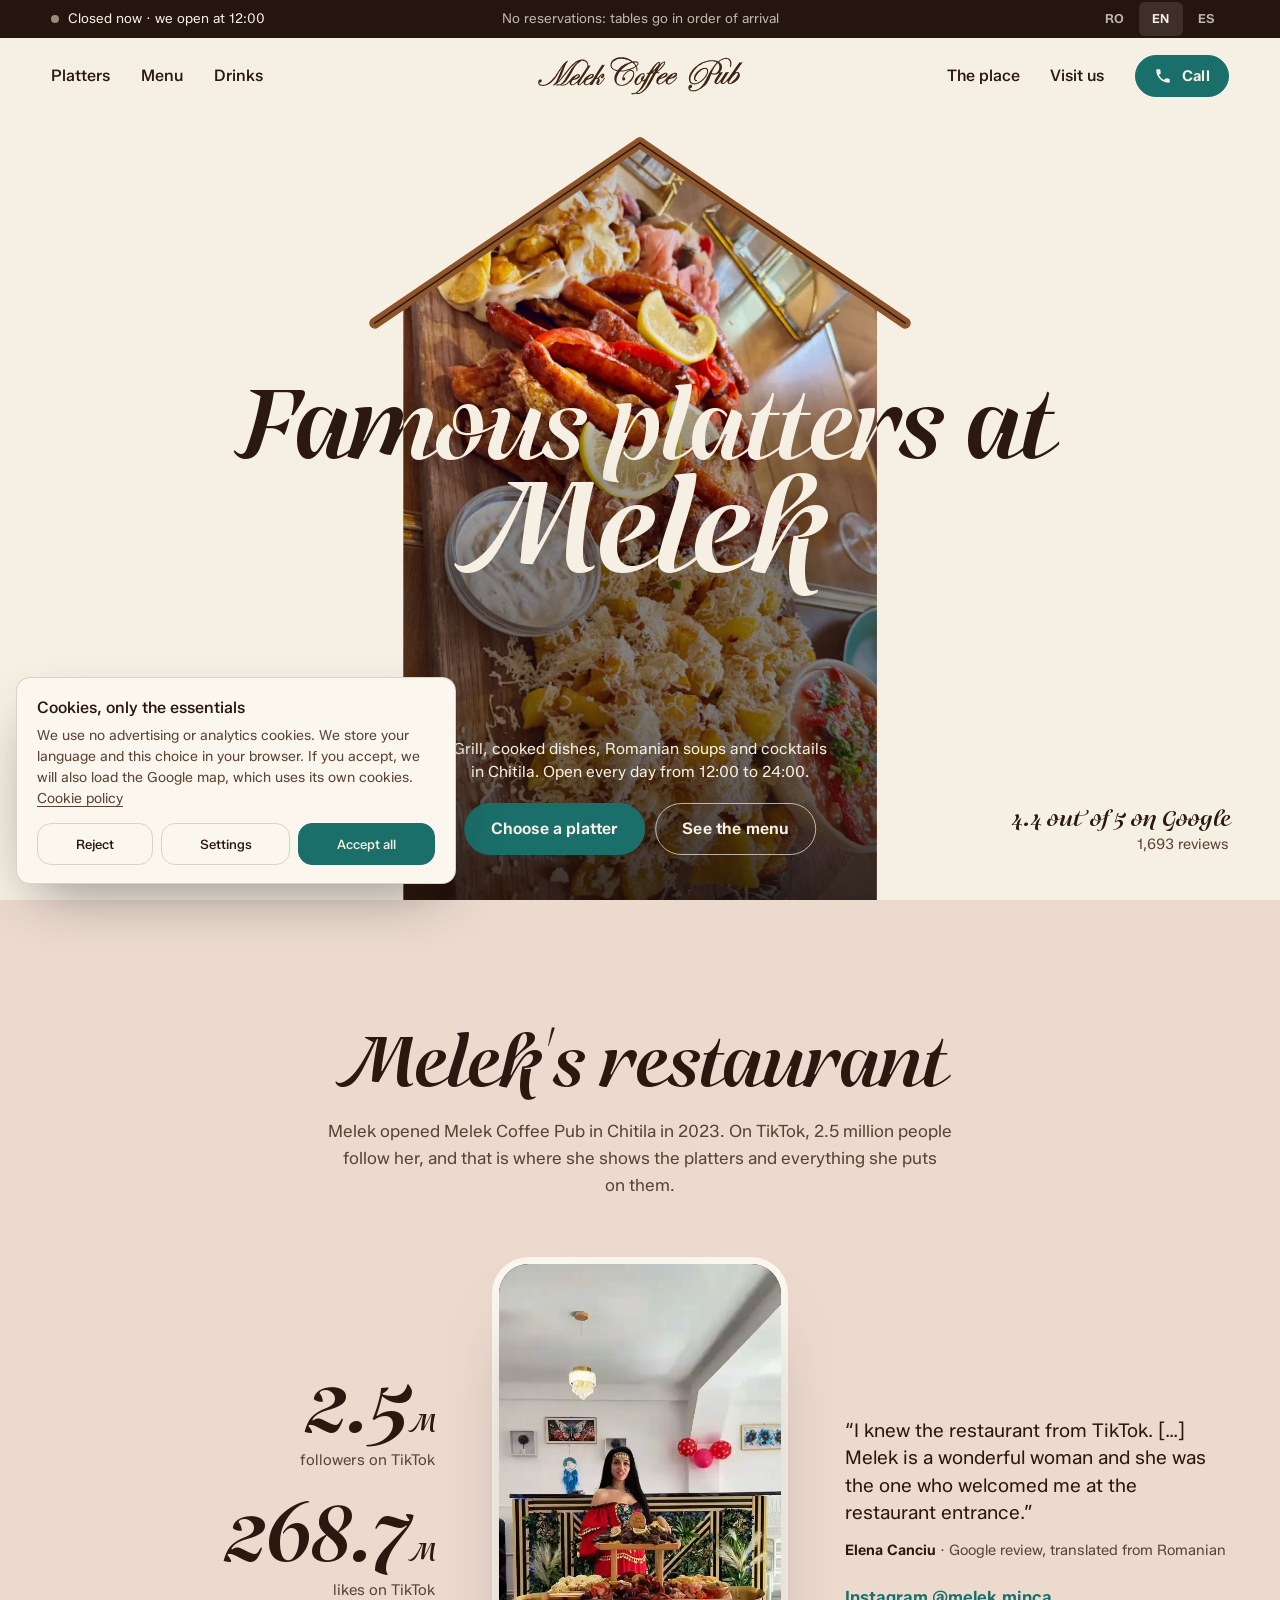
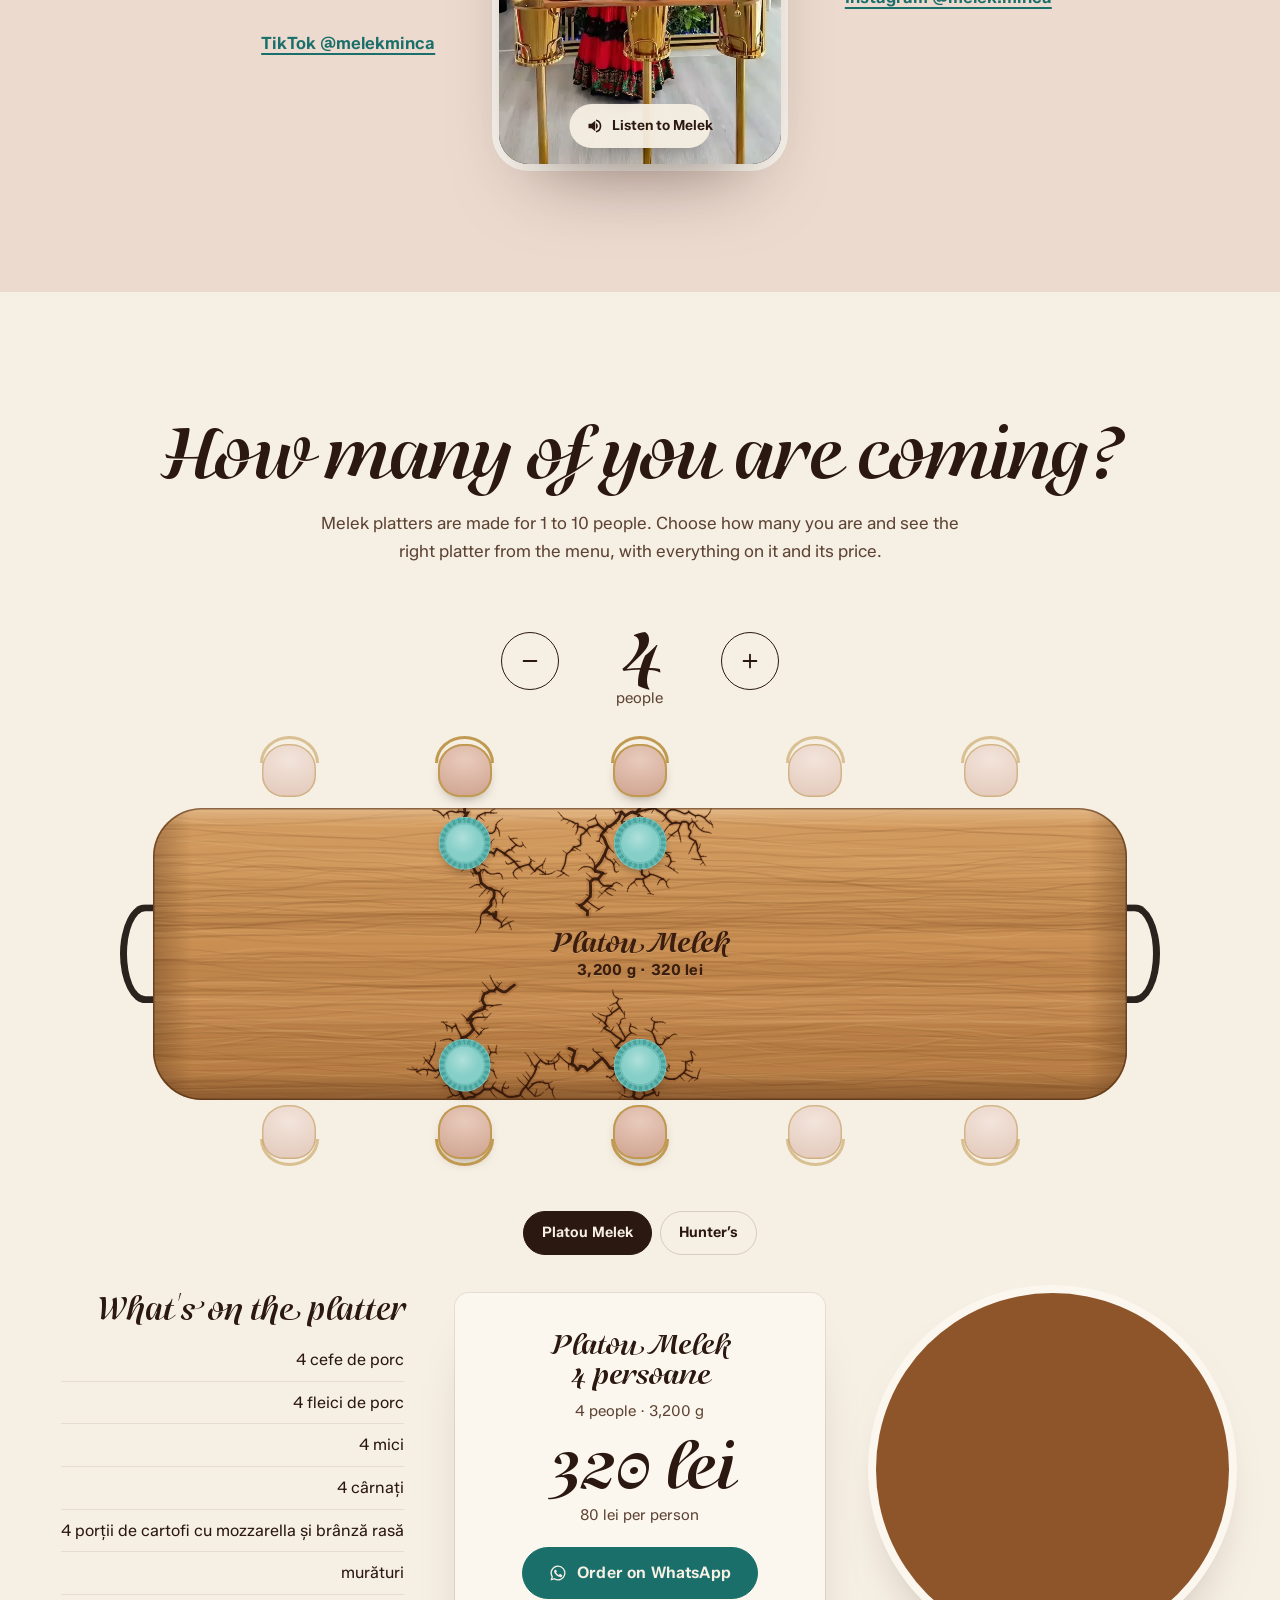
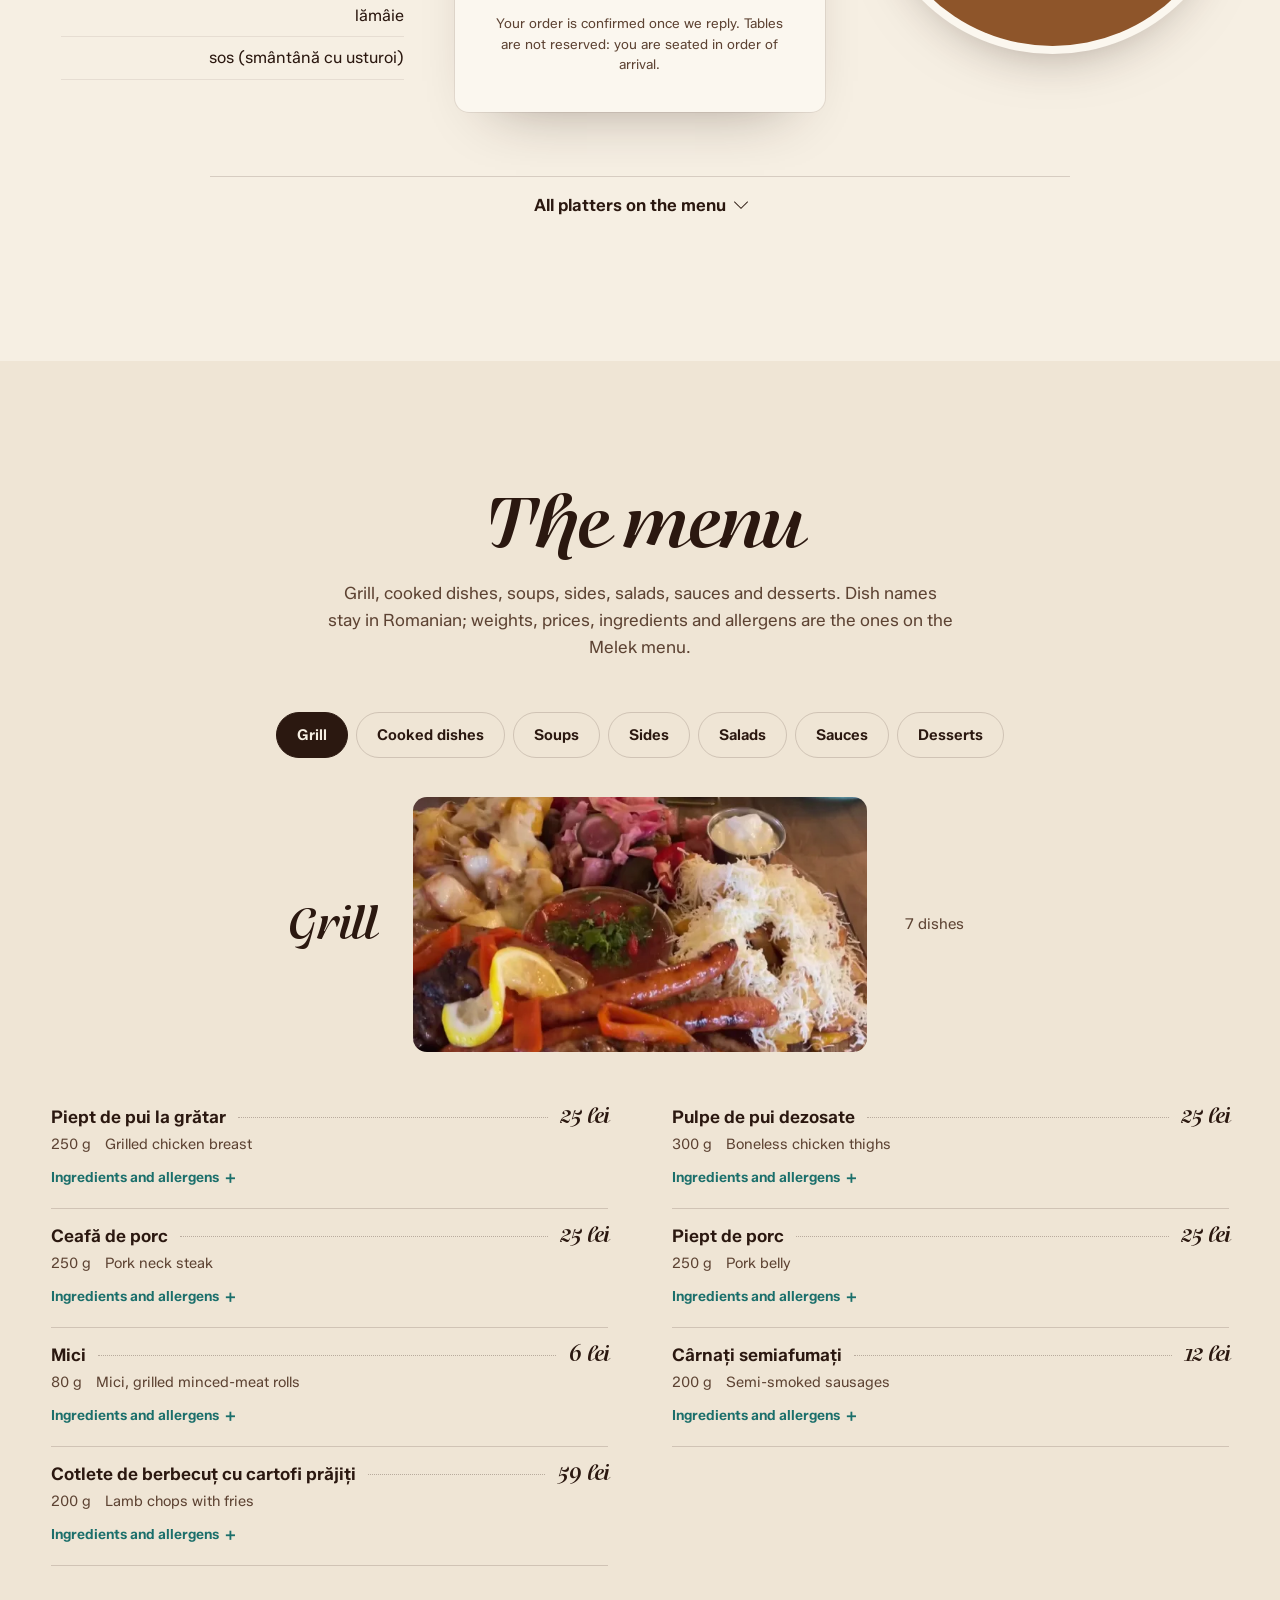
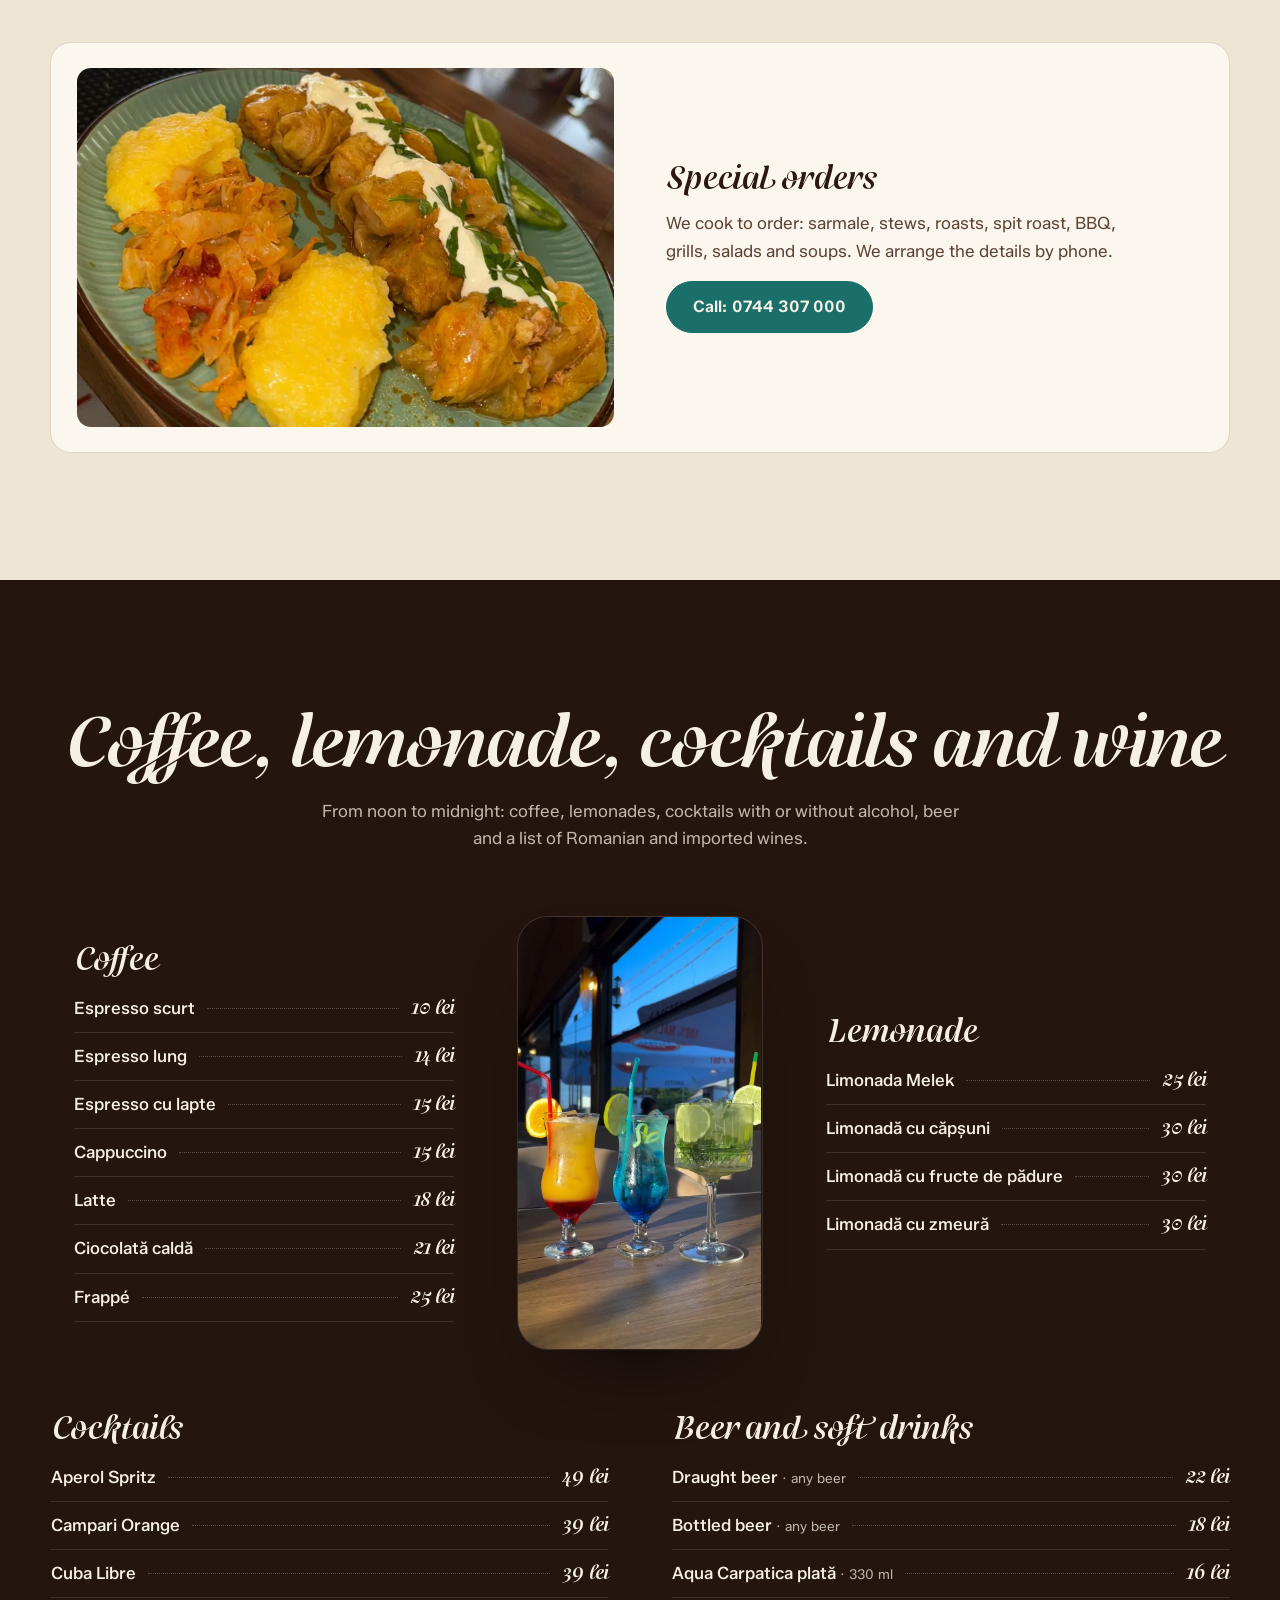
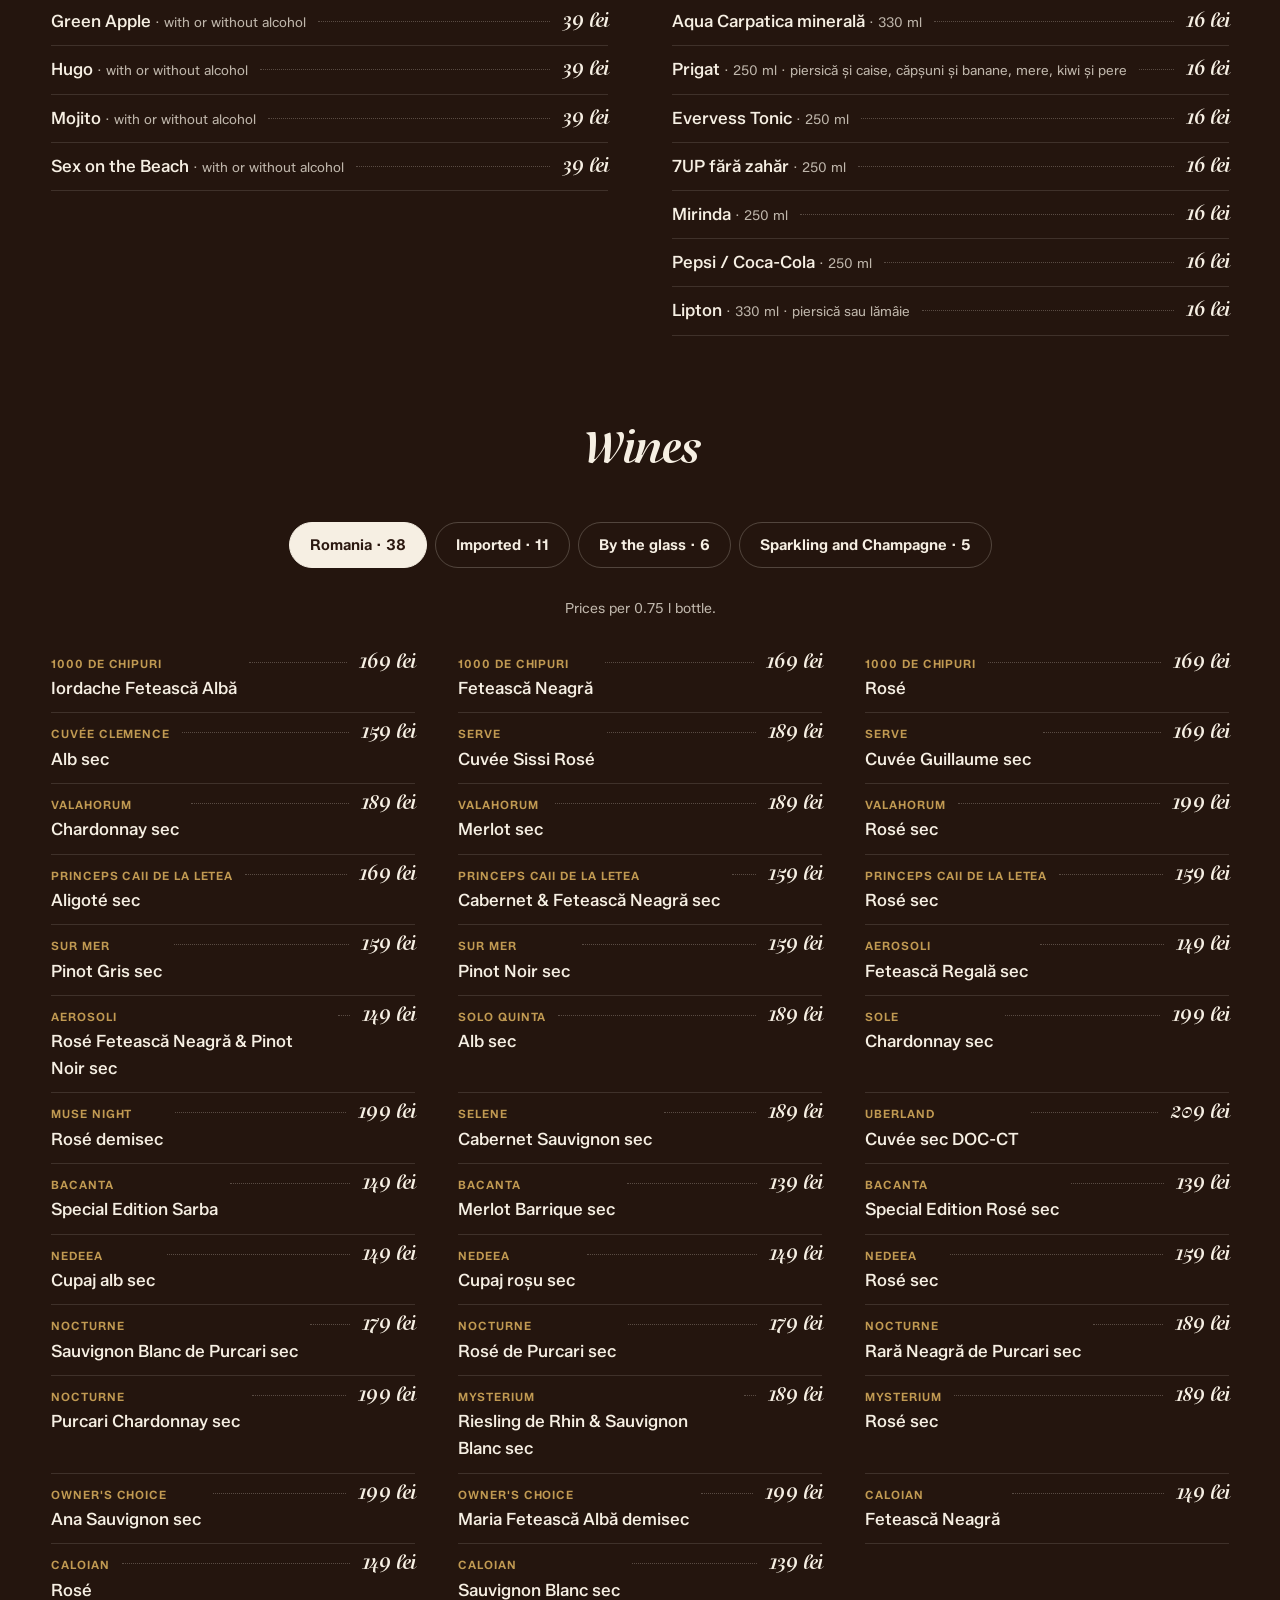
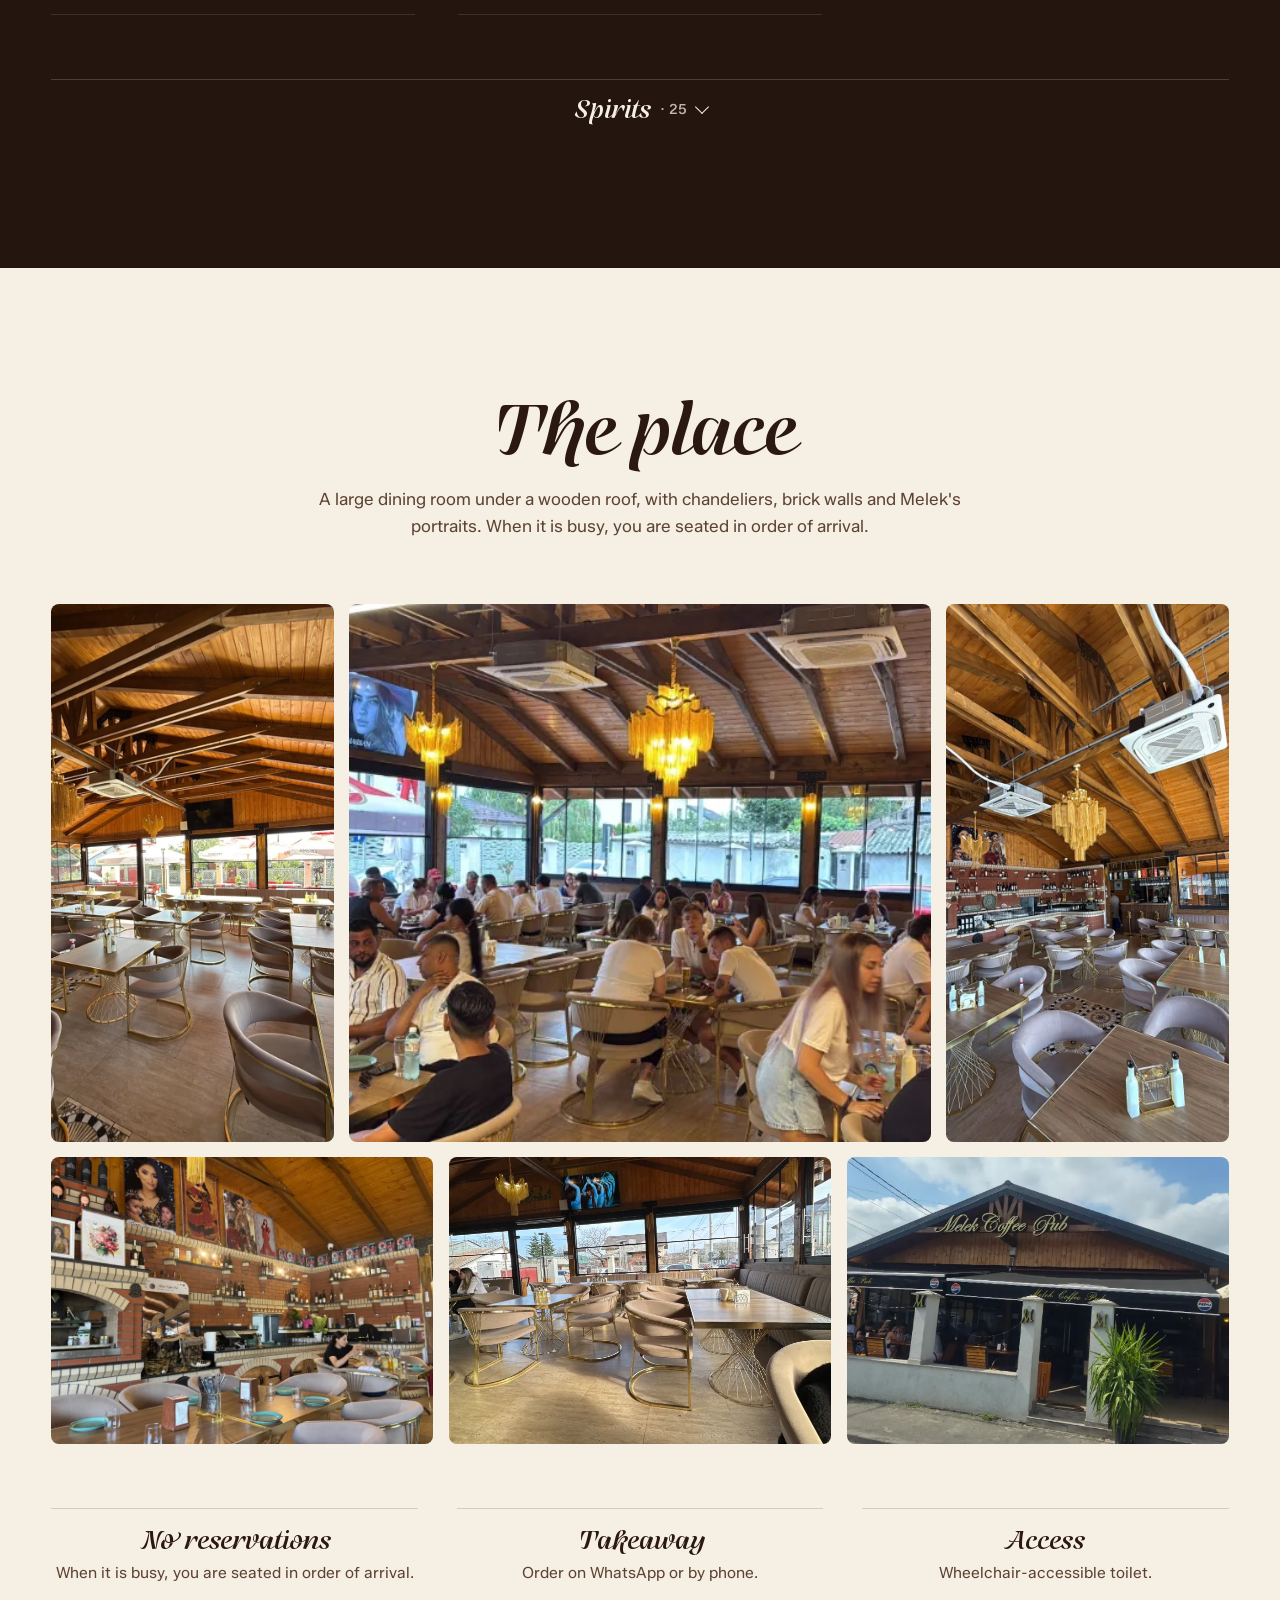
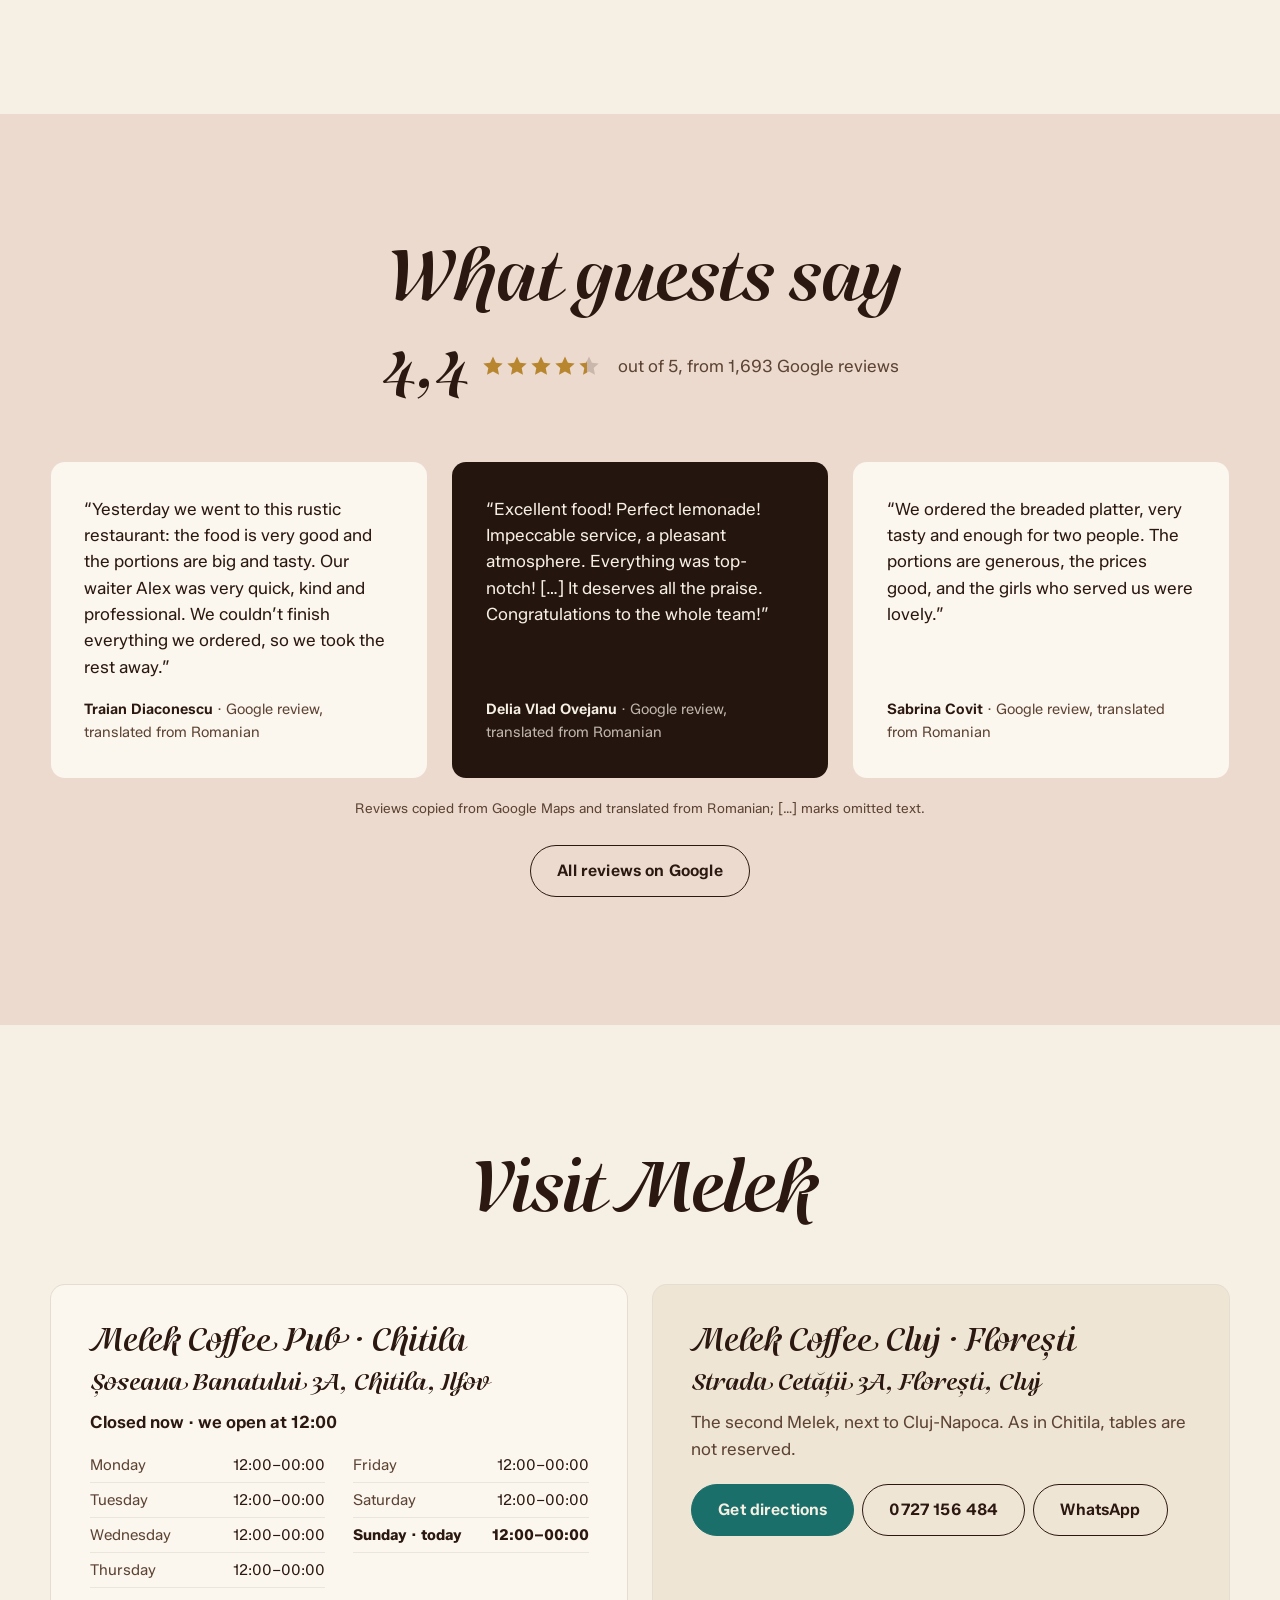
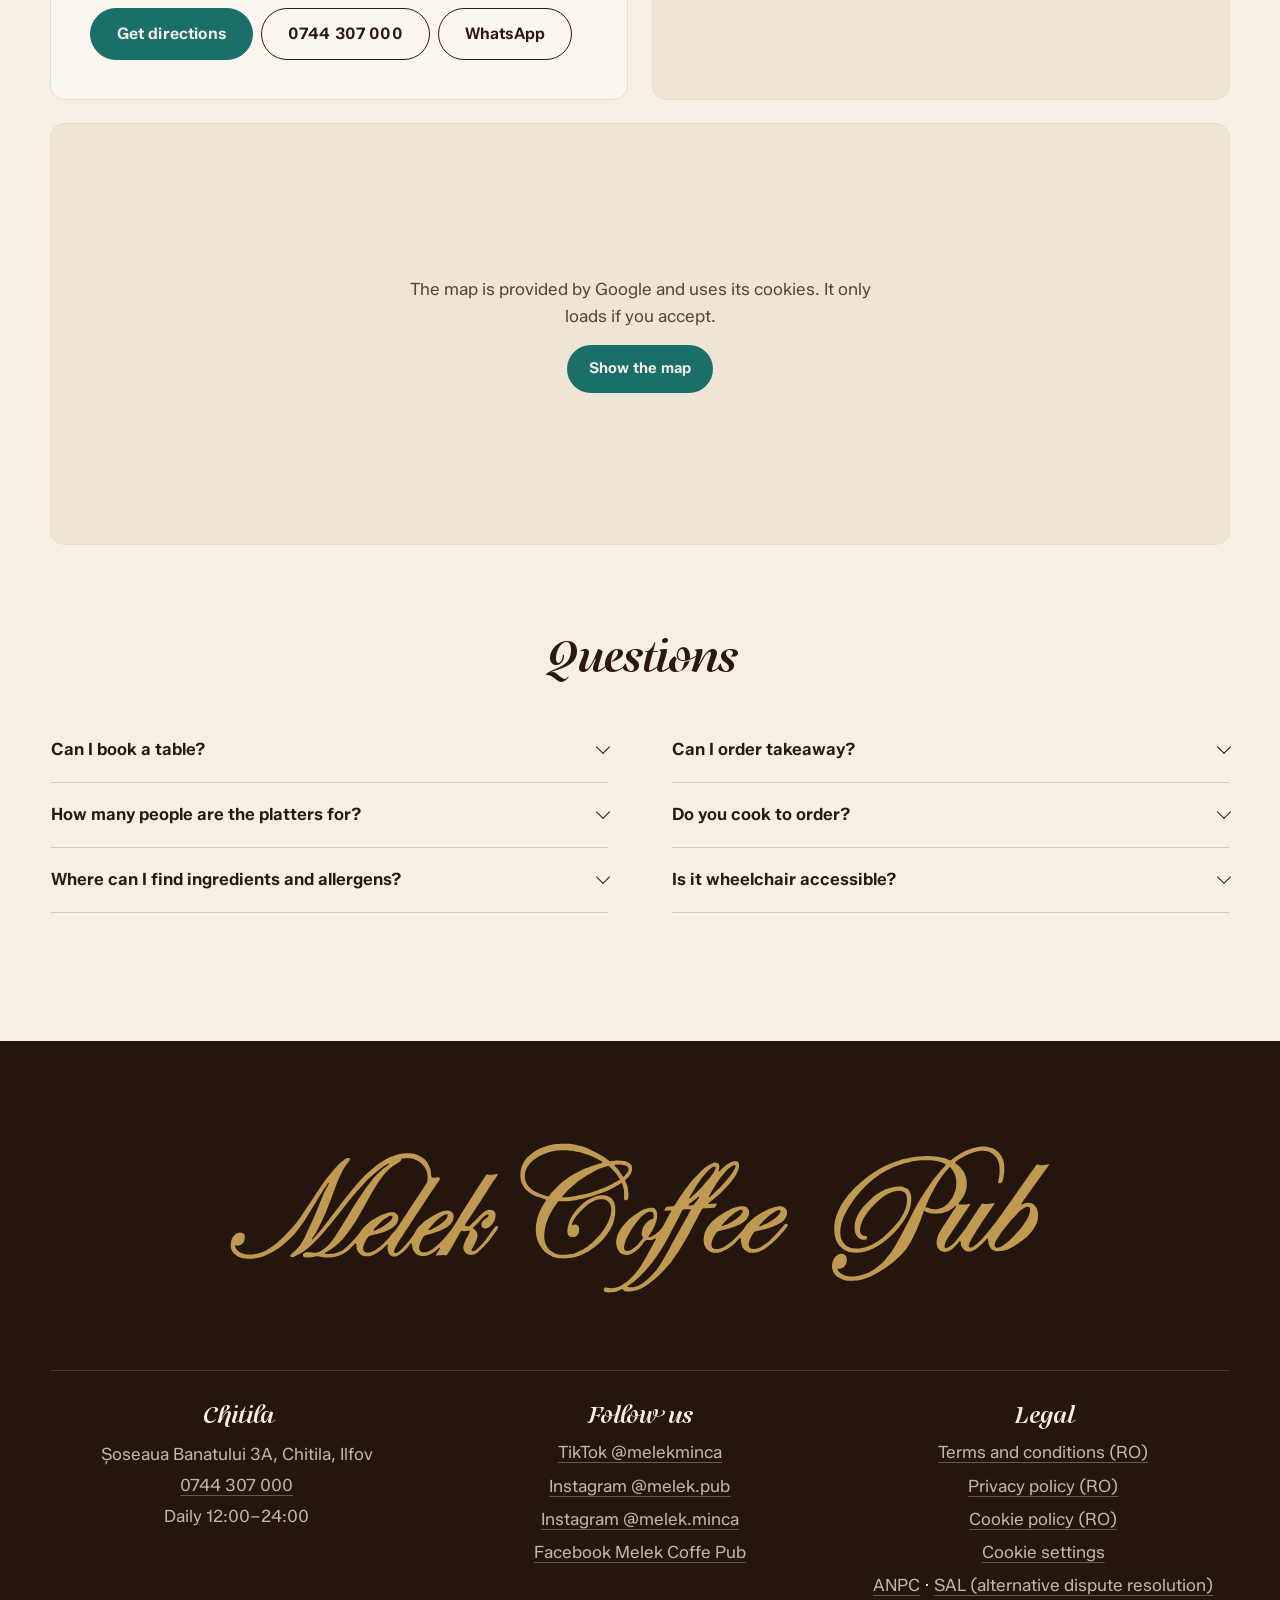
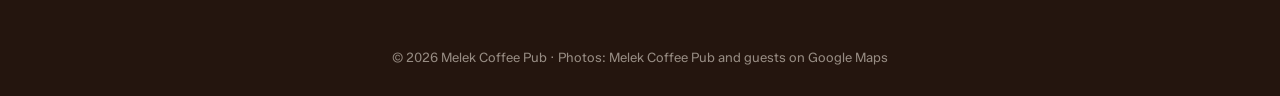
==== index.html @ 04ce9c27 "Melek Coffee Pub: web «Sub fronton» (RO/EN/ES) Web del restaurante-pub de Melek en Chitila: portada " ====
<!doctype html>
<html lang="ro">
<head>
<meta charset="utf-8">
<meta name="viewport" content="width=device-width, initial-scale=1, viewport-fit=cover">
<script>(function (d) { d.classList.add('js'); if (!matchMedia('(prefers-reduced-motion: reduce)').matches && !/[?&]shot=1/.test(location.search)) { d.classList.add('intro'); setTimeout(function () { d.classList.remove('intro'); }, 3000); } })(document.documentElement);</script>
<title>Melek Coffee Pub · Celebrele platouri Melek · Chitila</title>
<meta name="description" content="Restaurantul lui Melek din Chitila: platouri pentru 1–10 persoane, grătar, ciorbe, mâncare gătită, cafea, cocktailuri și vinuri. Deschis zilnic 12:00–00:00, fără rezervări.">
<meta name="theme-color" content="#f6efe3">
<link rel="canonical" href="https://mariovalentinopavel.github.io/melek-coffee-pub/">
<link rel="alternate" hreflang="ro" href="https://mariovalentinopavel.github.io/melek-coffee-pub/">
<link rel="alternate" hreflang="en" href="https://mariovalentinopavel.github.io/melek-coffee-pub/?lang=en">
<link rel="alternate" hreflang="es" href="https://mariovalentinopavel.github.io/melek-coffee-pub/?lang=es">
<link rel="alternate" hreflang="x-default" href="https://mariovalentinopavel.github.io/melek-coffee-pub/">
<meta property="og:type" content="restaurant">
<meta property="og:site_name" content="Melek Coffee Pub">
<meta property="og:title" content="Celebrele platouri Melek · Chitila">
<meta property="og:description" content="Platouri pentru 1–10 persoane, grătar, ciorbe și cocktailuri. Deschis zilnic 12:00–00:00, fără rezervări.">
<meta property="og:image" content="https://mariovalentinopavel.github.io/melek-coffee-pub/assets/img/share.jpg">
<meta property="og:locale" content="ro_RO">
<meta name="twitter:card" content="summary_large_image">
<link rel="icon" href="favicon.svg" type="image/svg+xml">
<link rel="preload" href="assets/fonts/telma-500.woff2" as="font" type="font/woff2" crossorigin>
<link rel="preload" href="assets/fonts/zalando-sans-normal-200-900-latin.woff2" as="font" type="font/woff2" crossorigin>
<link rel="preload" as="image" href="assets/img/hero-960.webp" imagesrcset="assets/img/hero-640.webp 640w, assets/img/hero-960.webp 960w, assets/img/hero-1400.webp 1400w" imagesizes="(max-width: 899px) 92vw, 38vw">
<link rel="stylesheet" href="css/fonts.css?v=1">
<link rel="stylesheet" href="css/style.css?v=14">
<link rel="stylesheet" href="css/legal.css?v=1">
<script type="application/ld+json">
{
  "@context": "https://schema.org",
  "@type": "Restaurant",
  "name": "Melek Coffee Pub",
  "url": "https://www.melekcoffeepub.ro/",
  "telephone": "+40744307000",
  "servesCuisine": ["Românească", "Grătar", "Orientală"],
  "priceRange": "lei",
  "acceptsReservations": false,
  "address": { "@type": "PostalAddress", "streetAddress": "Șoseaua Banatului 3A", "addressLocality": "Chitila", "addressRegion": "Ilfov", "addressCountry": "RO" },
  "geo": { "@type": "GeoCoordinates", "latitude": 44.4993272, "longitude": 25.9949616 },
  "openingHoursSpecification": [{ "@type": "OpeningHoursSpecification", "dayOfWeek": ["Monday","Tuesday","Wednesday","Thursday","Friday","Saturday","Sunday"], "opens": "12:00", "closes": "23:59" }],
  "aggregateRating": { "@type": "AggregateRating", "ratingValue": "4.4", "reviewCount": "1693" },
  "sameAs": ["https://www.instagram.com/melek.pub/", "https://www.tiktok.com/@melekminca", "https://www.facebook.com/p/Melek-Coffe-Pub-100083231467197/"]
}
</script>
</head>
<body>
<a class="skip" href="#main" data-i18n="skip">Sari la conținut</a>

<div class="topbar" role="region" aria-label="Program și limbă" data-i18n-attr="aria-label:top.label">
  <div class="topbar-in">
    <p class="status" data-status><span class="dot" aria-hidden="true"></span><span data-status-text>Deschis zilnic 12:00–00:00</span></p>
    <p class="topbar-note" data-i18n="top.note">Fără rezervări: intri în ordinea sosirii</p>
    <div class="langs" role="group" aria-label="Limba" data-i18n-attr="aria-label:top.lang">
      <button type="button" data-lang="ro" aria-pressed="true" lang="ro">RO</button>
      <button type="button" data-lang="en" aria-pressed="false" lang="en">EN</button>
      <button type="button" data-lang="es" aria-pressed="false" lang="es">ES</button>
    </div>
  </div>
</div>

<header class="site-header" data-header>
  <div class="header-in">
    <nav class="nav nav-l" aria-label="Meniu principal" data-i18n-attr="aria-label:nav.label">
      <a href="#platouri" data-i18n="nav.platouri">Platouri</a>
      <a href="#meniu" data-i18n="nav.meniu">Meniu</a>
      <a href="#bauturi" data-i18n="nav.bauturi">Băuturi</a>
    </nav>
    <a class="brand" href="#top" aria-label="Melek Coffee Pub, începutul paginii" data-i18n-attr="aria-label:brand.label">
      <svg class="sign" viewBox="0 0 1057.8 193.8" aria-hidden="true"><use href="assets/logo-sign.svg#w-melek"/><use href="assets/logo-sign.svg#w-coffee"/><use href="assets/logo-sign.svg#w-pub"/></svg>
    </a>
    <nav class="nav nav-r" aria-label="Despre local" data-i18n-attr="aria-label:nav.label2">
      <a href="#localul" data-i18n="nav.localul">Localul</a>
      <a href="#vizita" data-i18n="nav.vizita">Vino la noi</a>
      <a class="btn btn-sm" href="tel:+40744307000"><svg class="ico" viewBox="0 0 24 24" aria-hidden="true"><path d="M6.6 10.8a15.1 15.1 0 0 0 6.6 6.6l2.2-2.2a1 1 0 0 1 1-.25 11.4 11.4 0 0 0 3.6.57 1 1 0 0 1 1 1V20a1 1 0 0 1-1 1A17 17 0 0 1 3 4a1 1 0 0 1 1-1h3.5a1 1 0 0 1 1 1c0 1.25.2 2.45.57 3.57a1 1 0 0 1-.25 1z"/></svg><span data-i18n="cta.call">Sună</span></a>
    </nav>
    <button class="menu-btn" type="button" aria-expanded="false" aria-controls="mobile-menu" data-menu-btn>
      <span class="menu-lines" aria-hidden="true"><i></i><i></i></span><span class="sr" data-i18n="nav.open">Deschide meniul</span>
    </button>
    <a class="call-btn" href="tel:+40744307000" aria-label="Sună la Melek: 0744 307 000" data-i18n-attr="aria-label:cta.callAria"><svg class="ico" viewBox="0 0 24 24" aria-hidden="true"><path d="M6.6 10.8a15.1 15.1 0 0 0 6.6 6.6l2.2-2.2a1 1 0 0 1 1-.25 11.4 11.4 0 0 0 3.6.57 1 1 0 0 1 1 1V20a1 1 0 0 1-1 1A17 17 0 0 1 3 4a1 1 0 0 1 1-1h3.5a1 1 0 0 1 1 1c0 1.25.2 2.45.57 3.57a1 1 0 0 1-.25 1z"/></svg></a>
  </div>
  <div class="mobile-menu" id="mobile-menu" hidden data-mobile-menu>
    <nav aria-label="Meniu" data-i18n-attr="aria-label:nav.label">
      <a href="#platouri" data-i18n="nav.platouri">Platouri</a>
      <a href="#meniu" data-i18n="nav.meniu">Meniu</a>
      <a href="#bauturi" data-i18n="nav.bauturi">Băuturi</a>
      <a href="#localul" data-i18n="nav.localul">Localul</a>
      <a href="#recenzii" data-i18n="nav.recenzii">Recenzii</a>
      <a href="#vizita" data-i18n="nav.vizita">Vino la noi</a>
    </nav>
    <p class="mm-note" data-i18n="top.note">Fără rezervări: intri în ordinea sosirii</p>
  </div>
</header>

<main id="main">

<!-- 1 · Portada: la fachada a dos aguas del local, con su tabla de platou dentro -->
<section class="hero" id="top" aria-labelledby="hero-h1">
  <div class="hero-stage" data-hero>
    <div class="gable" data-gable>
      <picture>
        <img src="assets/img/hero-960.webp" srcset="assets/img/hero-640.webp 640w, assets/img/hero-960.webp 960w, assets/img/hero-1400.webp 1400w" sizes="(max-width: 899px) 92vw, 38vw" width="1400" height="2285" alt="Platou Melek pe o tablă lungă de lemn: cârnați, ceafă, mici, cartofi cu brânză rasă, lămâie și sos de smântână" data-i18n-attr="alt:hero.alt" fetchpriority="high" decoding="async">
      </picture>
      <div class="gable-shade" aria-hidden="true"></div>
      <p class="hero-h1 hero-h1--in" aria-hidden="true" data-h1-copy><span class="l1" data-i18n="hero.l1">Celebrele platouri</span><span class="l2">Melek</span></p>
    </div>
    <svg class="roof" aria-hidden="true" data-roof></svg>
    <h1 class="hero-h1" id="hero-h1" data-h1><span class="l1" data-i18n="hero.l1">Celebrele platouri</span> <span class="l2">Melek</span></h1>
    <div class="hero-foot">
      <p class="hero-lede" data-i18n="hero.lede">Grătar, mâncare gătită, ciorbe și cocktailuri în Chitila. Deschis zilnic de la 12:00 la 00:00.</p>
      <div class="hero-ctas">
        <a class="btn" href="#platouri" data-i18n="hero.cta1">Alege platoul</a>
        <a class="btn btn-ghost" href="#meniu" data-i18n="hero.cta2">Vezi meniul</a>
      </div>
    </div>
    <p class="hero-side hero-side--l"><span data-i18n="hero.since">Din 2023</span><br><span data-i18n="hero.place">Șoseaua Banatului 3A, Chitila</span></p>
    <p class="hero-side hero-side--r"><span data-i18n="hero.rating">4,4 din 5 pe Google</span><br><span data-i18n="hero.reviews">1.693 de recenzii</span></p>
  </div>
</section>

<!-- 2 · Melek: la dueña, su TikTok y su restaurante -->
<section class="melek" id="melek" aria-labelledby="melek-h">
  <div class="wrap">
    <h2 class="h2" id="melek-h" data-i18n="melek.h">Restaurantul lui Melek</h2>
    <p class="lead" data-i18n="melek.p">Melek a deschis Melek Coffee Pub în Chitila în 2023. Pe TikTok o urmăresc 2,5 milioane de oameni, iar acolo arată platourile cu tot ce pune pe ele.</p>
    <div class="melek-row">
      <div class="melek-stats">
        <p class="stat"><b data-count="2.5" data-dec="1">2,5</b> <span data-i18n="melek.unitM">mil.</span><span class="stat-l" data-i18n="melek.s1">urmăritori pe TikTok</span></p>
        <p class="stat"><b data-count="268.7" data-dec="1">268,7</b> <span data-i18n="melek.unitM">mil.</span><span class="stat-l" data-i18n="melek.s2">aprecieri pe TikTok</span></p>
        <a class="link" href="https://www.tiktok.com/@melekminca" target="_blank" rel="noopener">TikTok @melekminca</a>
      </div>
      <figure class="phone" data-tiktok>
        <video class="phone-v" muted playsinline loop preload="none" poster="assets/img/tiktok-poster.webp" aria-label="Melek prezintă un platou Melek pe TikTok" data-i18n-attr="aria-label:melek.video" data-src="assets/vid/tiktok-preview.mp4" data-full="assets/vid/melek-tiktok.mp4"></video>
        <button class="phone-sound" type="button" data-sound><svg class="ico" viewBox="0 0 24 24" aria-hidden="true"><path d="M4 9v6h4l5 4V5L8 9H4zm12.5 3a4.5 4.5 0 0 0-2.5-4v8a4.5 4.5 0 0 0 2.5-4zM14 3.2v2.1a7 7 0 0 1 0 13.4v2.1a9 9 0 0 0 0-17.6z"/></svg><span data-i18n="melek.sound">Ascultă-o pe Melek</span></button>
      </figure>
      <div class="melek-quote">
        <blockquote>
          <p data-i18n="melek.q">„Știam restaurantul de pe TikTok. […] Melek este o super femeie și a fost cea care m-a întâmpinat la intrare în restaurant.”</p>
          <footer><cite>Elena Canciu</cite> · <span data-i18n="rev.google">recenzie Google</span></footer>
        </blockquote>
        <a class="link" href="https://www.instagram.com/melek.minca/" target="_blank" rel="noopener">Instagram @melek.minca</a>
      </div>
    </div>
  </div>
</section>

<!-- 3 · Estrella: «¿Cuántos sois?» → la tabla crece, se queman las líneas Lichtenberg y sale el platou de la carta -->
<section class="platouri" id="platouri" aria-labelledby="pl-h">
  <div class="wrap">
    <h2 class="h2" id="pl-h" data-i18n="pl.h">Câți sunteți la masă?</h2>
    <p class="lead" data-i18n="pl.p">Platourile Melek sunt pentru 1 până la 10 persoane. Alege câți sunteți și vezi platoul potrivit din meniu, cu tot ce conține și cât costă.</p>

    <div class="stepper" role="group" aria-labelledby="pl-count-l">
      <button type="button" class="step" data-step="-1" aria-label="O persoană mai puțin" data-i18n-attr="aria-label:pl.minus"><svg viewBox="0 0 24 24" aria-hidden="true"><path d="M5 12h14"/></svg></button>
      <p class="step-n"><output data-count-out>4</output> <span id="pl-count-l" data-count-label>persoane</span></p>
      <button type="button" class="step" data-step="1" aria-label="O persoană în plus" data-i18n-attr="aria-label:pl.plus"><svg viewBox="0 0 24 24" aria-hidden="true"><path d="M5 12h14M12 5v14"/></svg></button>
    </div>

    <div class="table" data-table>
      <div class="seats seats-t" data-seats="top"></div>
      <div class="board" data-board>
        <canvas class="board-wood" aria-hidden="true"></canvas>
        <canvas class="board-burn" aria-hidden="true"></canvas>
        <div class="plates" data-plates aria-hidden="true"></div>
        <p class="board-label" data-board-label aria-hidden="true"></p>
        <canvas class="board-fx" aria-hidden="true"></canvas>
      </div>
      <div class="seats seats-b" data-seats="bottom"></div>
    </div>

    <div class="choice" data-choice role="group" aria-label="Alege platoul" data-i18n-attr="aria-label:pl.choose"></div>

    <p class="sr" aria-live="polite" data-announce></p>
    <div class="result" data-result>
      <div class="result-list">
        <h3 class="h3" data-i18n="pl.contains">Ce e pe platou</h3>
        <ul class="contents" data-contents></ul>
        <p class="gift" data-gift hidden></p>
      </div>
      <div class="result-card">
        <p class="result-name" data-r-name></p>
        <p class="result-meta" data-r-meta></p>
        <p class="result-price" data-r-price></p>
        <p class="result-pp" data-r-pp></p>
        <a class="btn btn-wa" href="#" target="_blank" rel="noopener" data-wa><svg class="ico" viewBox="0 0 24 24" aria-hidden="true"><path d="M12 2a10 10 0 0 0-8.6 15.1L2 22l5-1.3A10 10 0 1 0 12 2zm0 18.2a8.2 8.2 0 0 1-4.2-1.2l-.3-.2-3 .8.8-2.9-.2-.3A8.2 8.2 0 1 1 12 20.2zm4.5-6.1c-.2-.1-1.5-.7-1.7-.8s-.4-.1-.6.1-.7.8-.8 1-.3.2-.5.1a6.7 6.7 0 0 1-3.3-2.9c-.3-.4.3-.4.7-1.3a.5.5 0 0 0 0-.5l-.8-1.8c-.2-.5-.4-.4-.6-.4h-.5a1 1 0 0 0-.7.3 3 3 0 0 0-.9 2.2 5.2 5.2 0 0 0 1.1 2.7 11.8 11.8 0 0 0 4.5 4c1.7.7 2.3.8 3.2.7a2.7 2.7 0 0 0 1.8-1.3 2.2 2.2 0 0 0 .2-1.3c-.1-.1-.3-.2-.5-.3z"/></svg><span data-i18n="pl.wa">Comandă pe WhatsApp</span></a>
        <p class="fine" data-i18n="pl.fine">Comanda e confirmată după ce îți răspundem. La masă nu se fac rezervări: intri în ordinea sosirii.</p>
      </div>
      <figure class="result-photo" data-r-photo>
        <img alt="" width="900" height="900" loading="lazy" decoding="async" data-r-img>
        <div class="result-nophoto" data-r-nophoto hidden><span>Pane</span></div>
      </figure>
    </div>

    <details class="all" open data-all-details>
      <summary data-i18n="pl.all">Toate platourile din meniu</summary>
      <table class="all-t">
        <caption class="sr" data-i18n="pl.allCap">Platourile Melek: persoane, gramaj și preț</caption>
        <thead><tr><th scope="col" data-i18n="pl.col1">Platou</th><th scope="col" data-i18n="pl.col2">Persoane</th><th scope="col" data-i18n="pl.col3">Gramaj</th><th scope="col" data-i18n="pl.col4">Preț</th></tr></thead>
        <tbody data-all><!--PRE:all--><tr data-n="1" data-k="melek1"><td>Platou Melek 1 persoană</td><td>1</td><td>800 g</td><td>80 lei</td></tr><tr data-n="2" data-k="melek2"><td>Platou Melek 2 persoane</td><td>2</td><td>1.600 g</td><td>160 lei</td></tr><tr data-n="3" data-k="melek3"><td>Platou Melek 3 persoane</td><td>3</td><td>2.400 g</td><td>240 lei</td></tr><tr data-n="4" data-k="melek4"><td>Platou Melek 4 persoane</td><td>4</td><td>3.200 g</td><td>320 lei</td></tr><tr data-n="5" data-k="melek5"><td>Platou Melek 5 persoane</td><td>5</td><td>4.000 g</td><td>400 lei</td></tr><tr data-n="6" data-k="melek6"><td>Platou Melek 6 persoane</td><td>6</td><td>4.800 g</td><td>480 lei</td></tr><tr data-n="3" data-k="pane3"><td>Platou Melek Pane 3 persoane</td><td>3</td><td>1.000 g</td><td>280 lei</td></tr><tr data-n="1" data-k="vanator1"><td>Platou Vânătoresc 1 persoană</td><td>1</td><td>800 g</td><td>170 lei</td></tr><tr data-n="4" data-k="vanator4"><td>Platou Melek Vânătoresc 4 persoane</td><td>4</td><td>5.400 g</td><td>640 lei</td></tr><tr data-n="6" data-k="vanator6"><td>Platou Vânătoresc 6 persoane</td><td>6</td><td>7.600 g</td><td>960 lei</td></tr><tr data-n="10" data-k="oriental10"><td>Platou Melek Oriental 10 persoane</td><td>10</td><td>–</td><td>1.190 lei</td></tr><!--/PRE:all--></tbody>
      </table>
    </details>
  </div>
</section>

<!-- 4 · Carta -->
<section class="meniu" id="meniu" aria-labelledby="mn-h">
  <div class="wrap">
    <h2 class="h2" id="mn-h" data-i18n="mn.h">Meniul</h2>
    <p class="lead" data-i18n="mn.p">Grătar, mâncare gătită, ciorbe, garnituri, salate, sosuri și desert. Gramajele, prețurile, ingredientele și alergenii sunt cei din meniul Melek.</p>
    <div class="tabs" role="tablist" aria-label="Categorii" data-i18n-attr="aria-label:mn.cats" data-menu-tabs></div>
    <div class="menu-panel" data-menu-panel><!--PRE:menu--><div class="mp-static"><h3 class="mp-static-h">Grătar</h3><div class="items"><article class="item"><div class="item-top"><h4 class="item-n">Piept de pui la grătar</h4><span class="item-dots" aria-hidden="true"></span><span class="item-p">25 lei</span></div><p class="item-sub"><span>250 g</span></p><details class="item-d"><summary>Ingrediente și alergeni</summary><p lang="ro">Valori nutritionale/portie: valoare energetica: 178.7kcal/747.68kj,grasimi 4.12g; acizi grasi saturati 0.47g,glucide 22.99g, zaharuri 0.0g, proteine 12.25g, sare 1.37g</p></details></article><article class="item"><div class="item-top"><h4 class="item-n">Pulpe de pui dezosate</h4><span class="item-dots" aria-hidden="true"></span><span class="item-p">25 lei</span></div><p class="item-sub"><span>300 g</span></p><details class="item-d"><summary>Ingrediente și alergeni</summary><p lang="ro">Valori nutritionale/portie: valoare energetica: 178.7kcal/747.68kj,grasimi 4.12g; acizi grasi saturati 0.47g,glucide 22.99g, zaharuri 0.0g, proteine 12.25g, sare 1.37g
Valori nutritionale/100gr: valoare energetica:89.35kcal/373.84kj, grasimi 2.06g, acizi grasi saturati 0.23g, glucide 11.49g, zaharuri 0.0g, proteine 6.12g, sare 0.68g</p></details></article><article class="item"><div class="item-top"><h4 class="item-n">Ceafă de porc</h4><span class="item-dots" aria-hidden="true"></span><span class="item-p">25 lei</span></div><p class="item-sub"><span>250 g</span></p><details class="item-d"><summary>Ingrediente și alergeni</summary><p lang="ro">Valori nutritionale/portie: valoare energetica:278.7kcal/847.68 kj, grasimi 4.12g, acizi grasi saturati 0.47g,glucide 22.99g, zaharuri 0.0g, proteine 12.25g, sare 1.37g
Valori nutritionale/100gr: valoare energetica: 89.35kcal/373.84kj,grasimi 2.06g, acizi grasi saturati 0.23g, glucide 11.49g, zaharuri 0.0g, proteine 6.12g, sare 0.68g</p></details></article><article class="item"><div class="item-top"><h4 class="item-n">Piept de porc</h4><span class="item-dots" aria-hidden="true"></span><span class="item-p">25 lei</span></div><p class="item-sub"><span>250 g</span></p><details class="item-d"><summary>Ingrediente și alergeni</summary><p lang="ro">Valori nutritionale/portie: valoare energetica:278.7kcal/847.68 kj, grasimi 4.12g, acizi grasi saturati 0.47g,glucide 22.99g, zaharuri 0.0g, proteine 12.25g, sare 1.37g</p></details></article><article class="item"><div class="item-top"><h4 class="item-n">Mici</h4><span class="item-dots" aria-hidden="true"></span><span class="item-p">6 lei</span></div><p class="item-sub"><span>80 g</span></p><details class="item-d"><summary>Ingrediente și alergeni</summary><p lang="ro">Valoare energetica: 89.35kcal/373.84kj, grasimi 2.06g, acizi grasi saturati 0.23g, glucide 11.49g, zaharuri 0.0g, proteine 6.12g,sare 0.68
Valori nutritionale/100gr: valoare energetica: 108kcal/452kj, grasimi 7g, glucide 1g, proteine 10g, fibre 1g</p></details></article><article class="item"><div class="item-top"><h4 class="item-n">Cârnați semiafumați</h4><span class="item-dots" aria-hidden="true"></span><span class="item-p">12 lei</span></div><p class="item-sub"><span>200 g</span></p><details class="item-d"><summary>Ingrediente și alergeni</summary><p lang="ro">Valoare energetica: 89.35kcal/373.84kj, grasimi 2.06g, acizi grasi saturati 0.23g, glucide 11.49g, zaharuri 0.0g, proteine 6.12g,sare 0.68
Valori nutritionale/100gr: valoare energetica: 757.8kcal/3167.6kj,grasimi 69.65g,acizi grasi saturati 28.15g, glucide 5.85g, zaharuri 4.39g, proteine 22.5g, sare 3.84g
Alergeni: mustar,gluten</p></details></article><article class="item"><div class="item-top"><h4 class="item-n">Cotlete de berbecuț cu cartofi prăjiți</h4><span class="item-dots" aria-hidden="true"></span><span class="item-p">59 lei</span></div><p class="item-sub"><span>200 g</span></p><details class="item-d"><summary>Ingrediente și alergeni</summary><p lang="ro">Ingrediente: cotlet de berbecut, unt, ulei masline,usturoi,rozmarin,cartofi
Valori nutritionale/100gr: valoare energetica 292kcal/1220kj,grasimi 15g,acizi grasi saturati 3g, glucide 23g, zaharuri 4g, proteine 16g, fibre 2g, sare 1g
Alergeni: Lactoza</p></details></article></div><h3 class="mp-static-h">Mâncare gătită</h3><div class="items"><article class="item"><div class="item-top"><h4 class="item-n">Tigaie picantă de pui</h4><span class="item-dots" aria-hidden="true"></span><span class="item-p">39 lei</span></div><p class="item-sub"><span>280 g</span></p><details class="item-d"><summary>Ingrediente și alergeni</summary><p lang="ro">Ingrediente: pulpa de pui,ciuperci,dovlecei,ardei,ceapa rosie,coniac,sos sweet chilli 130g/150g
Cantitate ingrediente pentru o portie: piept de pui 150g, sos sweet chilli 30g,(contine mustar,soia,telina)
Potentiatori aroma(E1100 amilaza), ciuperci taiate 30g, dovlecei 20g, ceapa rosie 20g,ardei verde 20g,ardei rosu gras 20g, 20g ulei din turte de masline:10g(ulei cu continut exclusiv de uleiuri obtinute prin tratarea produsului obtinut in urma extractiei uleiului de masline si uleiuri obtinute direct din masline), sos sriracha 10g
Valori nutritionale/portie 300g: valoare energetica:399.77kcal/1672.65kj, grasimi:14.3g, acizi grasi saturati 0.95g,glucide 5.59g,zaharuri 1.1g, proteine: 15.62g,sare 0.38g
Alergeni: mustar, soia,telina</p></details></article><article class="item"><div class="item-top"><h4 class="item-n">Tochitură de porc</h4><span class="item-dots" aria-hidden="true"></span><span class="item-p">39 lei</span></div><p class="item-sub"><span>500 g</span></p><details class="item-d"><summary>Ingrediente și alergeni</summary><p lang="ro">Ingrediente: pulpa de porc, carnati afumati,ciuperci,sos de rosii,telemea,ou,mamaliguta 300g/50g/150g
Cantitate pentru o portie: mamaliga 200g(apa:146.34g,malai panzani:48.78g,sare 4,88g), spata porc degresata cruda 150g,carnati de casa 50g(conservanti:E250-nitrit de sodiu),ou ochi/prajit 40g,bulion Olympia 30g, ciuperci champignon 20g, telemea vaca 20g,(contine lapte), cabanos 20g(conservanti E250-nitrit de sodiu), cimbru uscat 5g, piper negru 5g,sare 5g,usturoi 5g</p></details></article><article class="item"><div class="item-top"><h4 class="item-n">Pomana porcului cu mămăligă, mujdei și murături</h4><span class="item-dots" aria-hidden="true"></span><span class="item-p">37 lei</span></div><p class="item-sub"><span>550 g</span></p><details class="item-d"><summary>Ingrediente și alergeni</summary><p lang="ro">Ingrediente pentru 1 portie: ceafa de porc-300g, ulei floarea soarelui-150g,malai extra-100g,castraveti in otet-50g, gogosari in otet-50g,usturoi-20g, sare de mare-3g, piper negru macinat 1g
Valori nutritionale/100g: valoare energetica:401,83kcal/1679.65kj,grasimi:32.25g,acizi grasi saturati: 5.87g,glucide:14.78g, zaharuri:0.44g,proteine:12.44g, sare:0.91g
Aditivi: zoharina si sarurile de NA,K,CA E 954, acid acetic E330,acid sorbic E200,continte sulfiti</p></details></article><article class="item"><div class="item-top"><h4 class="item-n">Șnițel de pui pane cu cartofi prăjiți</h4><span class="item-dots" aria-hidden="true"></span><span class="item-p">40 lei</span></div><p class="item-sub"><span>400 g</span></p><details class="item-d"><summary>Ingrediente și alergeni</summary><p lang="ro">Ingrediente pentru 1 portie: cartofi rosii:500g,piept de pui dezosat fara piele:200g, ulei floarea soarelui:200g, pesmet galben:40g, faina alba:40g, oua proaspete:20g, sare de masa:3g, piper negru macinat:1g</p></details></article><article class="item"><div class="item-top"><h4 class="item-n">Crispy de pui cu cartofi prăjiți</h4><span class="item-dots" aria-hidden="true"></span><span class="item-p">35 lei</span></div><p class="item-sub"><span>280 g</span></p><details class="item-d"><summary>Ingrediente și alergeni</summary><p lang="ro">Ingrediente pentru 1 portie: cartofi prajiti:100g, piept de pui:100g, fulgi de porumb(contine gluten(:30g, pesmet panko(contine gluten):25g, ou:25g,faina de grau
Informatii nutritionale:100g: valoare energetica(kj/kcal):717.5/169.5, grasimi(g):2.1din care acizi grasi saturati: 1.5g, glucide:77.6g din care: zaharuri:1.3g,proteine:11.9, sare:0.2g
Alergeni: Gluten,oua</p></details></article><article class="item"><div class="item-top"><h4 class="item-n">Aripioare crispy cu cartofi prăjiți</h4><span class="item-dots" aria-hidden="true"></span><span class="item-p">35 lei</span></div><p class="item-sub"><span>280 g</span></p><details class="item-d"><summary>Ingrediente și alergeni</summary><p lang="ro">Valoare energetica: 827kj/100g, kcal/100g:197
Informatii nutritionale portie 280g, valori nutritionale 788kcal, carbohidrati-glucide 76g, din care zaharuri 8g, fibre 12g, grasimi 28g, din care acizi grasi saturati 2g, proteine 52g, sare 1.6g
Aditivi: E536, E450, E500, E262, E331, E301
Alergeni: gluten,ou,soia</p></details></article><article class="item"><div class="item-top"><h4 class="item-n">Pulpe de pui la ceaun cu mămăliguță și mujdei</h4><span class="item-dots" aria-hidden="true"></span><span class="item-p">49 lei</span></div><p class="item-sub"><span>500 g</span></p><details class="item-d"><summary>Ingrediente și alergeni</summary><p lang="ro">Ingrediente pentru o portie: pulpe de pui dezosate 350g,ulei floarea soarelui 100g, malai extra 100g, usturoi 20g, sare de masa 3g, piper negru macinat 1g
Valori nutritionale pentru 100g: valoare energetica: 343.36 kcal/1435.23kj, grasimi 24.41g, acizi grasimi saturati 4.36g, glucide 15.77, zaharuri 0.23g, proteine 15.14g, sare 0.71g</p></details></article><article class="item"><div class="item-top"><h4 class="item-n">Ficăței la tigaie cu mămăliguță</h4><span class="item-dots" aria-hidden="true"></span><span class="item-p">28 lei</span></div><p class="item-sub"><span>450 g</span></p><details class="item-d"><summary>Ingrediente și alergeni</summary><p lang="ro">Ingrediente pentru 1 portie: ficat de pui 350g, ceapa 100g, malai extra 100g, ulei floarea soarelui 50g, vin demi-sec( contine sulfiti) 30g, sare de masa 3g, piper negru macinat 1g
Valori nutritionale pentru 100g: valoare energetica:270.93 kcal/1132.47kj, grasimi 14.43g, acizi grasi saturati 2.9g, glucide 18.18g, zaharuri 1.29g, proteine 15.03g, sare 0.7g</p></details></article><article class="item"><div class="item-top"><h4 class="item-n">Pastramă de oaie la ceaun cu mămăligă, murături și usturoi</h4><span class="item-dots" aria-hidden="true"></span><span class="item-p">59 lei</span></div><p class="item-sub"><span>550 g</span></p><details class="item-d"><summary>Ingrediente și alergeni</summary><p lang="ro">Ingrediente pentru 1 portie: pastrama de oaie slaba 400g, ulei floarea soarelui 100g, malai extra 100g, castraveti in otet 100g, usturoi 20g, sare de masa 3g, piper negru macinat 1g
Valori nutritionale pentru 100g: valori energetice 332.59g/1390.23 kj, grasimi 23.59g, acizi grasi saturati 5.29g, glucide 15.14, zaharuri 0.65g, proteine 14.92, sare 1.96g
Aditivi: contine sulfiti, acid acetic E260, acid citric E330, zaharina si sarurile de Na, Ca E954, K, acid sorbic E200</p></details></article><article class="item"><div class="item-top"><h4 class="item-n">Varză călită cu cârnați afumați și mămăligă</h4><span class="item-dots" aria-hidden="true"></span><span class="item-p">30 lei</span></div><p class="item-sub"><span>550 g</span></p><details class="item-d"><summary>Ingrediente și alergeni</summary><p lang="ro">Ingrediente pentru 1 portie: Varza 500g, carnati afumati 180g, malai extra 100g, ulei floarea soarelui 100g, ceapa 50g, rosii decojite 50g, pasta de tomate 30g, ardei iute 10g, sare de masa 3g, piper negru macinat 1g
Valori nutritionale 100g: Valoare energetica 365.32kcal/1527.05kj, grasimi 27.77g, acizi grasi saturati 5.97g, glucide 20.8g, zaharuri 1.16g, proteine 7.77g, sare 1.35g
Aditivi: Indigo carmin E132, nitrit de sodiu E250, acetati de sodiu E262, glucono-delta-lactona E575, acid citric E330, sorbat de potasiu E202, benzoat de sodiu E211</p></details></article><article class="item"><div class="item-top"><h4 class="item-n">Paste carbonara</h4><span class="item-dots" aria-hidden="true"></span><span class="item-p">39 lei</span></div><p class="item-sub"><span>350 g</span></p><details class="item-d"><summary>Ingrediente și alergeni</summary><p lang="ro">Ingrediente pentru 1 persoana: Crema pentru gatit 200g, spaghetti 120g, bacon afumat 100g, oua proaspete 55g, grana padano 30g, ulei de masline extra virgin 10g, sare de masa 3g, piper negru macinat 1g
Valori nutritionale pentru 100g: Valoare energetica 431.21kcal/1802.44kj, grasimi 28.06, acizi grasi saturati 16.83g, glucide 29.15g, zaharuri 3.99g, proteine 14.67g, sare 1.9g
Aditivi: Guma guar E412, guma de carruba E410, lecitine E322, citrat de sodiu E331, trifosfat pentasodic E451, glutamat de sodiu E621, caragenan E407, guma konjak E425, ascorbat de sodiu E301, nitrit de sodiu E250, lizozim E1105
Alergeni: gluten,lactoza,oua,soia,mustar</p></details></article><article class="item"><div class="item-top"><h4 class="item-n">Paste cu piept de pui și sos roșu</h4><span class="item-dots" aria-hidden="true"></span><span class="item-p">39 lei</span></div><p class="item-sub"><span>350 g</span></p><details class="item-d"><summary>Ingrediente și alergeni</summary><p lang="ro">Ingrediente pentru 1 persoana: piept de pui: 80gr, sos de rosii 200g, spaghetti 150g, ulei de masline extra virgin 20g, usturoi 15g, ardei iute 5g, sare de masa 3g, piper negru macinat 1g
Valori nutritionale 100g: valoare energetica 227.78kcal/952.11kj, grasimi 6.43g, acizi grasi saturati 1.02g, glucide 36.04g, zaharuri 3.83g, proteine 6.67g, sare 2.01g
Aditivi: Sorbat de potasiu E202, benzoat de sodiu E211, acid citric E330 Alergeni: gluten,soia,mustar</p></details></article></div><h3 class="mp-static-h">Ciorbe</h3><div class="items"><article class="item"><div class="item-top"><h4 class="item-n">Ciorbă de burtă</h4><span class="item-dots" aria-hidden="true"></span><span class="item-p">39 lei</span></div><p class="item-sub"><span>300 g</span></p><details class="item-d"><summary>Ingrediente și alergeni</summary><p lang="ro">Ingrediente: Burta de vita, smantana, ou,usturoi, otet, sare/ declaratie nutritionala: Calorii 105/100g, proteine 3.18/100g, lipide 30/100g
Alergeni: oua si produse derivate</p></details></article><article class="item"><div class="item-top"><h4 class="item-n">Ciorbă de văcuță</h4><span class="item-dots" aria-hidden="true"></span><span class="item-p">35 lei</span></div><p class="item-sub"><span>300 g</span></p><details class="item-d"><summary>Ingrediente și alergeni</summary><p lang="ro">Ingrediente: Carne de vita, zarzavat, mazare,bors,fasole verde, sare
Declaratie nutritionala: calorii 53,81/100g, lipide 3.31/100g, carbohidrati 3.31/100g</p></details></article><article class="item"><div class="item-top"><h4 class="item-n">Ciorbă de fasole cu afumătură</h4><span class="item-dots" aria-hidden="true"></span><span class="item-p">30 lei</span></div><p class="item-sub"><span>300 g</span></p><details class="item-d"><summary>Ingrediente și alergeni</summary><p lang="ro">Ingrediente: fasole boabe, costita afumata, ceapa, morcov, telina, cimbru, sare/ Declaratie nutritionala: calorii 83.7/100g, glucide 7.8/100g, grasimi 3/100g/ Alergeni: telina si produse derivate</p></details></article><article class="item"><div class="item-top"><h4 class="item-n">Ciorbă de perișoare</h4><span class="item-dots" aria-hidden="true"></span><span class="item-p">30 lei</span></div><p class="item-sub"><span>300 g</span></p><details class="item-d"><summary>Ingrediente și alergeni</summary><p lang="ro">Ingrediente: carne de porc, orez, morcov, ceapa, bors, telina, leustean, patrunjel, sare/ Declaratie nutritionala: calorii 36.8/100g, proteine 1.7/100g, lipide 2.1/100g Alergeni: Telina si produse derivate</p></details></article><article class="item"><div class="item-top"><h4 class="item-n">Ciorbă țărănească de pui</h4><span class="item-dots" aria-hidden="true"></span><span class="item-p">25 lei</span></div><p class="item-sub"><span>300 g</span></p><details class="item-d"><summary>Ingrediente și alergeni</summary><p lang="ro">Ingrediente: carne de pasare, morcov, ceapa, bors, telina taietei cu ou, sare/ Declaratie nutritionala: calorii 28/100g, proteine 2.4/100g, lipide 1.8/100g/ Alergeni: Cereale care contin gluten, oua si produse derivate, telina si produse derivate</p></details></article><article class="item"><div class="item-top"><h4 class="item-n">Ciorbă à la grec</h4><span class="item-dots" aria-hidden="true"></span><span class="item-p">25 lei</span></div><p class="item-sub"><span>300 g</span></p><details class="item-d"><summary>Ingrediente și alergeni</summary><p lang="ro">Ingrediente: Carne de pui, zarzavat, smantana, ou, lamaie, sare/ Declaratie nutritionala: calorii 126/100g, proteine 16.9/100g, lipide 6.69/100g/ Alergeni: lapte si produse derivate( inclusiv lactoza), oua si produse derivate</p></details></article><article class="item"><div class="item-top"><h4 class="item-n">Ciorbă de afumătură</h4><span class="item-dots" aria-hidden="true"></span><span class="item-p">30 lei</span></div><p class="item-sub"><span>300 g</span></p><details class="item-d"><summary>Ingrediente și alergeni</summary><p lang="ro">Ingrediente: afumatura , zarzavat, smantana, ou, lamaie, sare/ Declaratie nutritionala: calorii 126/100g, proteine 16.9/100g, lipide 6.69/100g/ Alergeni: lapte si produse derivate( inclusiv lactoza), oua si produse derivate</p></details></article></div><h3 class="mp-static-h">Garnituri</h3><div class="items"><article class="item"><div class="item-top"><h4 class="item-n">Mămăligă</h4><span class="item-dots" aria-hidden="true"></span><span class="item-p">10 lei</span></div><p class="item-sub"><span>200 g</span></p><details class="item-d"><summary>Ingrediente și alergeni</summary><p lang="ro">Ingrediente: malai, apa, sare/ valori nutritionale/100g.
Valoare energetica 150kcal/629kj, grasimi 6g, glucide 22g, proteine 3g, sare 2g</p></details></article><article class="item"><div class="item-top"><h4 class="item-n">Cartofi cu parmezan și usturoi</h4><span class="item-dots" aria-hidden="true"></span><span class="item-p">20 lei</span></div><p class="item-sub"><span>200 g</span></p><details class="item-d"><summary>Ingrediente și alergeni</summary><p lang="ro">Ingrediente: cartofi,ulei,sare,parmezan, usturoi/ Alergeni: lactate</p></details></article><article class="item"><div class="item-top"><h4 class="item-n">Cartofi prăjiți</h4><span class="item-dots" aria-hidden="true"></span><span class="item-p">10 lei</span></div><p class="item-sub"><span>200 g</span></p><details class="item-d"><summary>Ingrediente și alergeni</summary><p lang="ro">Ingrediente: cartofi prajiti, ulei, sare/ Valori nutritionale/100g
Valoare energetica: 179kcal/751 kj, grasimi 5g, glucide 29g, zaharuri 1g, proteine 3g, sare 1g</p></details></article><article class="item"><div class="item-top"><h4 class="item-n">Cartofi țărănești cu mozzarella</h4><span class="item-dots" aria-hidden="true"></span><span class="item-p">20 lei</span></div><p class="item-sub"><span>200 g</span></p><details class="item-d"><summary>Ingrediente și alergeni</summary><p lang="ro">Ingrediente: cartofi,ulei,sare,mozzarella/ Alergeni: lactate</p></details></article><article class="item"><div class="item-top"><h4 class="item-n">Cartofi țărănești cu brânză</h4><span class="item-dots" aria-hidden="true"></span><span class="item-p">20 lei</span></div><p class="item-sub"><span>200 g</span></p><details class="item-d"><summary>Ingrediente și alergeni</summary><p lang="ro">Ingrediente: Cartofi, ulei, branza/ Alergeni: lactate</p></details></article></div><h3 class="mp-static-h">Salate</h3><div class="items"><article class="item"><div class="item-top"><h4 class="item-n">Salată de vară</h4><span class="item-dots" aria-hidden="true"></span><span class="item-p">25 lei</span></div><p class="item-sub"><span>300 g</span></p><details class="item-d"><summary>Ingrediente și alergeni</summary><p lang="ro">Ingrediente pentru 1 portie: rosii 80g, branza feta Olymus 60g, ardei gras 50g, ceapa rosie 50g, salata verde 50g, masline kalamata 40g, sare de masa 3g, piper negru macinat 1g
Valori Nutritionale pentru 100g: valoare energetica: 112.89kcal/471.88kj, grasimi 8.49g, acizi grasi saturati 3.65g, glucide 4.22g, zaharuri 1.89g, proteine 4.35g, sare 2.51g
Aditivi: corector de aciditate: acid lactic E270, stabilizator: lactaferos E585, guma de guar E412, corector de aciditate E330, conservant lizozim E1105, adipat de diamidon acetilat E1422, conservant sorbat de potasiu E202
Alergeni: lapte, lactoza</p></details></article><article class="item"><div class="item-top"><h4 class="item-n">Salată bulgărească</h4><span class="item-dots" aria-hidden="true"></span><span class="item-p">30 lei</span></div><p class="item-sub"><span>300 g</span></p><details class="item-d"><summary>Ingrediente și alergeni</summary><p lang="ro">Ingrediente pentru 1 portie: rosii 80g, oua proaspete 55g, salata verde 50g, telemea de vaca 50g, sunca Praga Comsoradi 50g, castraveti 40g, ardei gras 30g, masline kalamata 25g, otet 5g, ulei de masline extra virgin 5g, sare de masa 3g, piper negru macinat 1g
Valori nutritionale pentru 100g: valoare energetica: 128.28kcal/536.22kj, grasimi 8.73g, acizi grasi saturati 3.24g, glucide 3.36g, zaharuri 0.79g, proteine 8.52g, sare 2.61g
Aditivi: conservant lizozim E1105, stabilizator: adipat de diamidon acetilat E1422, conservant sorbat de potasiu E202, corector de aciditate: acid citric E330, guma de guar E412, stabilizator: disfosfati E450, antioxidant ascorbat de sodiu E301, stabilizator: caragenan E407, trifosfati E451, nitrit de sodiu E250, corector de aciditate: acid lactic: E270, stabilizator: lactatferos E585
Alergeni: lapte/lactoza, oua</p></details></article><article class="item"><div class="item-top"><h4 class="item-n">Salată asortată de murături</h4><span class="item-dots" aria-hidden="true"></span><span class="item-p">20 lei</span></div><p class="item-sub"><span>200 g</span></p><details class="item-d"><summary>Ingrediente și alergeni</summary><p lang="ro">Ingrediente pentru 1 portie: castraveti in otet 70g, gogosari in otet 70g, gogonele 60g
Valori nutritionale pentru 100g: valoare energetica 26.55kcal/110.98kj, grasimi 0.31g, acizi grasi saturati 0.11g, glucide 5.36g, zaharuri 1.12g, proteine 0.86g, sare 1.33g
Aditivi: zoharina si sarurile de Na, K, Ca E954, acid acetic E260, acid citric E330, contine sulfiti, acid sorbic E200</p></details></article><article class="item"><div class="item-top"><h4 class="item-n">Salată de pui</h4><span class="item-dots" aria-hidden="true"></span><span class="item-p">30 lei</span></div><p class="item-sub"><span>400 g</span></p><details class="item-d"><summary>Ingrediente și alergeni</summary><p lang="ro">Informatii nutritionale pentru 100g: valoare energetica( kj/kcal) 409.4/101.1, grasimi 6.1g din care acizi grasi saturati 1.6, glucide 2.4g din care zaharuri 1.9, proteine 8.9, sare 0.4
Valori nutitionale pentru 400gr: valoare energetica ( kj/kcal) 1637.6/404.3, grasimi 24.4g din care: acizi grasi saturati 6.6g, glucide 9.8g din care: zaharuri 7.6g, proteine 35.6, sare 1.5g
Alergeni: lapte</p></details></article><article class="item"><div class="item-top"><h4 class="item-n">Mujdei țigănesc</h4><span class="item-dots" aria-hidden="true"></span><span class="item-p">20 lei</span></div><p class="item-sub"><span>200 g</span></p><details class="item-d"><summary>Ingrediente și alergeni</summary><p lang="ro">Ingrediente pentru 1 portie: 1kg ardei capia galben si rosii, 5 linguri ulei de floarea sorelui, 2 linguri otet din vin/mere 7grade, sucul provenit din curatarea ardeilor, 1-2 catei de usturoi(optional)</p></details></article></div><h3 class="mp-static-h">Sosuri</h3><div class="items"><article class="item"><div class="item-top"><h4 class="item-n">Smântână</h4><span class="item-dots" aria-hidden="true"></span><span class="item-p">5 lei</span></div><p class="item-sub"><span>20 g</span></p><details class="item-d"><summary>Ingrediente și alergeni</summary><p lang="ro">Alergeni: Lactoza</p></details></article><article class="item"><div class="item-top"><h4 class="item-n">Sosul casei</h4><span class="item-dots" aria-hidden="true"></span><span class="item-p">5 lei</span></div><p class="item-sub"><span>20 g</span></p><details class="item-d"><summary>Ingrediente și alergeni</summary><p lang="ro">Ingrediente: Smantana, usturoi, marar, sare
Alergeni: Lactoza</p></details></article><article class="item"><div class="item-top"><h4 class="item-n">Ketchup</h4><span class="item-dots" aria-hidden="true"></span><span class="item-p">5 lei</span></div><p class="item-sub"><span>20 g</span></p><details class="item-d"><summary>Ingrediente și alergeni</summary><p lang="ro">Ingrediente: Rosii, otet, zahar, sare, extract de condimente si extract de plante aromate( contine telina), mirodenii/ Alergeni: Telina si produse derivate</p></details></article><article class="item"><div class="item-top"><h4 class="item-n">Muștar</h4><span class="item-dots" aria-hidden="true"></span><span class="item-p">5 lei</span></div><p class="item-sub"><span>20 g</span></p><details class="item-d"><summary>Ingrediente și alergeni</summary><p lang="ro">Alergeni: Mustar, gluten</p></details></article></div><h3 class="mp-static-h">Desert</h3><div class="items"><article class="item"><div class="item-top"><h4 class="item-n">Baclava cu lapte</h4><span class="item-dots" aria-hidden="true"></span><span class="item-p">30 lei</span></div><p class="item-sub"></p></article><article class="item"><div class="item-top"><h4 class="item-n">Prăjitura Melek</h4><span class="item-dots" aria-hidden="true"></span><span class="item-p">20 lei</span></div><p class="item-sub"></p></article><article class="item"><div class="item-top"><h4 class="item-n">Clătite</h4><span class="item-dots" aria-hidden="true"></span><span class="item-p">29 lei</span></div><p class="item-sub"></p></article><article class="item"><div class="item-top"><h4 class="item-n">Lava cake</h4><span class="item-dots" aria-hidden="true"></span><span class="item-p">33 lei</span></div><p class="item-sub"></p><details class="item-d"><summary>Ingrediente și alergeni</summary><p lang="ro">Ingrediente: Ciocolată neagră 60% (masă de cacao, zahăr, emulsifiant (lecitină din soia), aromă naturală de vanilie), unt 82%, OUĂ,cuvertură ciocolată neagră(zahăr, grăsime vegetală (ulei hidrogenat din semințe de palmier), pudră de cacao min 12%), emulgatori (E322, E476), arome de ciocolată și vanilie), zahăr, făină de GRÂU, frișcă vegetală(apă, ulei vegetal total hidrogenat de palmier, zahăr, stabilizatori (E420i, E460i, E466), agenți de emulsificare (E472b, E472e, E322), caseinat de sodiu, arome, corectori de aciditate (E340, E331), sare, colorant E160a), ulei de floarea soarelui.
Acest produs poate conține urme de gluten,ouă,soia, lapte,susan,alune,arahideși nucă.</p></details></article><article class="item"><div class="item-top"><h4 class="item-n">Lemon mousse</h4><span class="item-dots" aria-hidden="true"></span><span class="item-p">33 lei</span></div><p class="item-sub"></p><details class="item-d"><summary>Ingrediente și alergeni</summary><p lang="ro">Ingrediente:Frișcă vegetală(apă, ulei vegetal total hidrogenat de palmier, zahăr, stabilizatori (E420i, E460i, E466), agenți de emulsificare (E472b, E472e, E322), caseinat de sodiu, arome, corectori de aciditate (E340, E331), sare, colorant E160a),ciocolată albă(zahăr, unt de cacao, lapte praf integral, emulsifiant E322 (SOIA), aromă), zahăr, zahăr caramelizat, ARAHIDE, biscuiți simpli (făină de GRÂU, zahăr, grăsimi vegetale nehidrogenate de palmier, emulgator, lecitină dinSOIA, agenți de afânare (bicarbonat de sodiu, bicarbonat de amoniu), sare iodată, arome identic naturale, conservant metabisulfit de sodiu, acidifiant acid citric), biscuiți digestivi (făină integrală din grâu, grăsimi vegetale din palmier, zahăr, sirop de glucoză și fructoză, agenți de creștere (bicarbonat de sodiu și amoniu), sare), UNT, gelatină.
Acest produs poate conține urme de gluten,ouă,soia, lapte,susan,alune,arahideși nucă.</p></details></article><article class="item"><div class="item-top"><h4 class="item-n">Caramelisse</h4><span class="item-dots" aria-hidden="true"></span><span class="item-p">33 lei</span></div><p class="item-sub"></p><details class="item-d"><summary>Ingrediente și alergeni</summary><p lang="ro">Ingrediente: Frișcă vegetală (apă, ulei vegetal total hidrogenat de palmier, zahăr, stabilizatori: E420i, E460i, E466; agenți de emulsificare: E472b, E472e, E322; caseinat de sodiu, arome, corectori de aciditate: E340, E331; sare, colorant E160a), zahăr, cuvertură de ciocolată (zahăr, unt de cacao,LAPTEpraf integral, masă de cacao, cacao cu conținut redus de grăsime, ulei de cocos,LAPTEpraf degresat, emulsifianți: lecitină de SOIA, E476; arome), pandișpan caramel (zahăr, făină albă de GRÂU, amidon din grâu, dextroză, agenți de afânare: E450i, E500ii; zahăr caramel, sirop de glucoză,LAPTEpraf degresat, emulsifianți: E472b, E477; arome), cremă caramel (sirop de glucoză - fructoză, apă, zahăr, stabilizatori amidon modificat (E1442), cacao pudră degresată, arome, sare iodată, conservant (E202 - 0,15%), acidifiant E330, agent de sechestrare E3331iii, emulsifianți: E471, E475 (&lt;0.2%); coloranți: E171, E101, E160a; agent gelitinizant E418, grăsimi vegetale (parțial hidrogenate de palmier), ulei vegetal din semințe de rapiță), ARAHIDE, OUĂ.
Acest produs poate conține urme de gluten,ouă,soia, lapte,susan,alune,arahideși nucă.</p></details></article><article class="item"><div class="item-top"><h4 class="item-n">Înghețată (lămâie, cocos sau ananas)</h4><span class="item-dots" aria-hidden="true"></span><span class="item-p">29 lei</span></div><p class="item-sub"></p><details class="item-d"><summary>Ingrediente și alergeni</summary><p lang="ro">Ingrediente: Apă, zahăr, sirop de glucoză,LAPTE praf degresat, grăsime vegetală (cocos), pastă aromatizantă cocos (zahăr, ulei vegetal de rapiță,LAPTEpraf degresat,ZER praf,LAPTEpraf integral, emulsifiant lecitină dinSOIA, arome, unt de cacao, sare iodată), variegato cocos (zahăr, ulei de floarea soarelui, rapița de nucă de cocos, praf de zer, lapte praf degresat, migdale tocate, napolitane (făină de grâu, ulei vegetal (de palmier), emulgator: lecitină din floarea-soarelui, sare, agent de dospire: E500, grăsimi vegetale (cocos), unt de cacao, pastă de alune, emulsificator (lecitină dinSOIA), sirop de glucoză, arome, proteine din LAPTE), dextroză, maltodextrină, emulsifiant (mono- și digliceride ale acizilor grași),stabilizatori (gumă guar, gumă carruba, carboximetil-celuloză), ou sub formă de pulberi.
Acest produs poate conține urme de gluten,ouă,soia, lapte,susan,alune,arahideși nucă.</p></details></article></div></div><!--/PRE:menu--></div>
    <div class="special">
      <figure class="special-img"><img src="assets/img/sarmale-800.webp" srcset="assets/img/sarmale-800.webp 800w, assets/img/sarmale-1400.webp 1400w" sizes="(max-width: 899px) 92vw, 44vw" width="1400" height="921" loading="lazy" decoding="async" alt="Sarmale cu mămăligă, varză și smântână" data-i18n-attr="alt:sp.alt"></figure>
      <div class="special-txt">
        <h3 class="h3" data-i18n="sp.h">Comenzi speciale</h3>
        <p data-i18n="sp.p">Gătim la cerere sarmale, tocane, fripturi, protap, BBQ, grătare, salate și ciorbe. Detaliile le stabilim la telefon.</p>
        <a class="btn" href="tel:+40744307000"><span data-i18n="sp.cta">Sună: 0744 307 000</span></a>
      </div>
    </div>
  </div>
</section>

<!-- 5 · Bebidas: coffee pub -->
<section class="bauturi" id="bauturi" aria-labelledby="bt-h">
  <div class="wrap">
    <h2 class="h2" id="bt-h" data-i18n="bt.h">Cafea, limonadă, cocktailuri și vinuri</h2>
    <p class="lead" data-i18n="bt.p">De la prânz până la miezul nopții: cafea, limonade, cocktailuri cu sau fără alcool, bere și o listă de vinuri românești și din import.</p>
    <div class="drinks-top">
      <div class="drink-col" data-drinks="coffee"><!--PRE:coffee--><h3>Cafea</h3><ul class="dl"><li><span class="n">Espresso scurt</span><span class="dots" aria-hidden="true"></span><span class="p">10 lei</span></li><li><span class="n">Espresso lung</span><span class="dots" aria-hidden="true"></span><span class="p">14 lei</span></li><li><span class="n">Espresso cu lapte</span><span class="dots" aria-hidden="true"></span><span class="p">15 lei</span></li><li><span class="n">Cappuccino</span><span class="dots" aria-hidden="true"></span><span class="p">15 lei</span></li><li><span class="n">Latte</span><span class="dots" aria-hidden="true"></span><span class="p">18 lei</span></li><li><span class="n">Ciocolată caldă</span><span class="dots" aria-hidden="true"></span><span class="p">21 lei</span></li><li><span class="n">Frappé</span><span class="dots" aria-hidden="true"></span><span class="p">25 lei</span></li></ul><!--/PRE:coffee--></div>
      <figure class="phone phone--sm" data-loopvid>
        <video class="phone-v" muted playsinline loop preload="none" poster="assets/img/cocktails-poster.webp" data-src="assets/vid/summer.mp4" data-end="10" aria-label="Cocktailuri la Melek, la apus" data-i18n-attr="aria-label:bt.video"></video>
      </figure>
      <div class="drink-col" data-drinks="lemonade"><!--PRE:lemonade--><h3>Limonadă</h3><ul class="dl"><li><span class="n">Limonada Melek</span><span class="dots" aria-hidden="true"></span><span class="p">25 lei</span></li><li><span class="n">Limonadă cu căpșuni</span><span class="dots" aria-hidden="true"></span><span class="p">30 lei</span></li><li><span class="n">Limonadă cu fructe de pădure</span><span class="dots" aria-hidden="true"></span><span class="p">30 lei</span></li><li><span class="n">Limonadă cu zmeură</span><span class="dots" aria-hidden="true"></span><span class="p">30 lei</span></li></ul><!--/PRE:lemonade--></div>
    </div>
    <div class="drinks-mid">
      <div class="drink-col" data-drinks="cocktails"><!--PRE:cocktails--><h3>Cocktailuri</h3><ul class="dl"><li><span class="n">Aperol Spritz</span><span class="dots" aria-hidden="true"></span><span class="p">49 lei</span></li><li><span class="n">Campari Orange</span><span class="dots" aria-hidden="true"></span><span class="p">39 lei</span></li><li><span class="n">Cuba Libre</span><span class="dots" aria-hidden="true"></span><span class="p">39 lei</span></li><li><span class="n">Green Apple<span class="s">cu sau fără alcool</span></span><span class="dots" aria-hidden="true"></span><span class="p">39 lei</span></li><li><span class="n">Hugo<span class="s">cu sau fără alcool</span></span><span class="dots" aria-hidden="true"></span><span class="p">39 lei</span></li><li><span class="n">Mojito<span class="s">cu sau fără alcool</span></span><span class="dots" aria-hidden="true"></span><span class="p">39 lei</span></li><li><span class="n">Sex on the Beach<span class="s">cu sau fără alcool</span></span><span class="dots" aria-hidden="true"></span><span class="p">39 lei</span></li></ul><!--/PRE:cocktails--></div>
      <div class="drink-col" data-drinks="beer-soft"><!--PRE:beersoft--><h3>Bere și răcoritoare</h3><ul class="dl"><li><span class="n">Bere la draft<span class="s">orice bere</span></span><span class="dots" aria-hidden="true"></span><span class="p">22 lei</span></li><li><span class="n">Bere la sticlă<span class="s">orice bere</span></span><span class="dots" aria-hidden="true"></span><span class="p">18 lei</span></li><li><span class="n">Aqua Carpatica plată<span class="s">330 ml</span></span><span class="dots" aria-hidden="true"></span><span class="p">16 lei</span></li><li><span class="n">Aqua Carpatica minerală<span class="s">330 ml</span></span><span class="dots" aria-hidden="true"></span><span class="p">16 lei</span></li><li><span class="n">Prigat<span class="s">250 ml · piersică și caise, căpșuni și banane, mere, kiwi și pere</span></span><span class="dots" aria-hidden="true"></span><span class="p">16 lei</span></li><li><span class="n">Evervess Tonic<span class="s">250 ml</span></span><span class="dots" aria-hidden="true"></span><span class="p">16 lei</span></li><li><span class="n">7UP fără zahăr<span class="s">250 ml</span></span><span class="dots" aria-hidden="true"></span><span class="p">16 lei</span></li><li><span class="n">Mirinda<span class="s">250 ml</span></span><span class="dots" aria-hidden="true"></span><span class="p">16 lei</span></li><li><span class="n">Pepsi / Coca-Cola<span class="s">250 ml</span></span><span class="dots" aria-hidden="true"></span><span class="p">16 lei</span></li><li><span class="n">Lipton<span class="s">330 ml · piersică sau lămâie</span></span><span class="dots" aria-hidden="true"></span><span class="p">16 lei</span></li></ul><!--/PRE:beersoft--></div>
    </div>
    <div class="wines">
      <h3 class="h3" data-i18n="bt.wines">Vinuri</h3>
      <div class="tabs tabs--dark" role="tablist" aria-label="Vinuri" data-i18n-attr="aria-label:bt.wines" data-wine-tabs></div>
      <div class="wine-panel" data-wine-panel><!--PRE:wines--><h4 class="wine-static-h">România · 38</h4><p class="wine-note">Prețuri pe sticla de 0,75 l.</p><ul class="dl"><li><span class="n"><span class="prod">1000 de Chipuri</span>Iordache Fetească Albă</span><span class="dots" aria-hidden="true"></span><span class="p">169 lei</span></li><li><span class="n"><span class="prod">1000 de Chipuri</span>Fetească Neagră</span><span class="dots" aria-hidden="true"></span><span class="p">169 lei</span></li><li><span class="n"><span class="prod">1000 de Chipuri</span>Rosé</span><span class="dots" aria-hidden="true"></span><span class="p">169 lei</span></li><li><span class="n"><span class="prod">Cuvée Clemence</span>Alb sec</span><span class="dots" aria-hidden="true"></span><span class="p">159 lei</span></li><li><span class="n"><span class="prod">Serve</span>Cuvée Sissi Rosé</span><span class="dots" aria-hidden="true"></span><span class="p">189 lei</span></li><li><span class="n"><span class="prod">Serve</span>Cuvée Guillaume sec</span><span class="dots" aria-hidden="true"></span><span class="p">169 lei</span></li><li><span class="n"><span class="prod">Valahorum</span>Chardonnay sec</span><span class="dots" aria-hidden="true"></span><span class="p">189 lei</span></li><li><span class="n"><span class="prod">Valahorum</span>Merlot sec</span><span class="dots" aria-hidden="true"></span><span class="p">189 lei</span></li><li><span class="n"><span class="prod">Valahorum</span>Rosé sec</span><span class="dots" aria-hidden="true"></span><span class="p">199 lei</span></li><li><span class="n"><span class="prod">Princeps Caii de la Letea</span>Aligoté sec</span><span class="dots" aria-hidden="true"></span><span class="p">169 lei</span></li><li><span class="n"><span class="prod">Princeps Caii de la Letea</span>Cabernet &amp; Fetească Neagră sec</span><span class="dots" aria-hidden="true"></span><span class="p">159 lei</span></li><li><span class="n"><span class="prod">Princeps Caii de la Letea</span>Rosé sec</span><span class="dots" aria-hidden="true"></span><span class="p">159 lei</span></li><li><span class="n"><span class="prod">Sur Mer</span>Pinot Gris sec</span><span class="dots" aria-hidden="true"></span><span class="p">159 lei</span></li><li><span class="n"><span class="prod">Sur Mer</span>Pinot Noir sec</span><span class="dots" aria-hidden="true"></span><span class="p">159 lei</span></li><li><span class="n"><span class="prod">Aerosoli</span>Fetească Regală sec</span><span class="dots" aria-hidden="true"></span><span class="p">149 lei</span></li><li><span class="n"><span class="prod">Aerosoli</span>Rosé Fetească Neagră &amp; Pinot Noir sec</span><span class="dots" aria-hidden="true"></span><span class="p">149 lei</span></li><li><span class="n"><span class="prod">Solo Quinta</span>Alb sec</span><span class="dots" aria-hidden="true"></span><span class="p">189 lei</span></li><li><span class="n"><span class="prod">Sole</span>Chardonnay sec</span><span class="dots" aria-hidden="true"></span><span class="p">199 lei</span></li><li><span class="n"><span class="prod">Muse Night</span>Rosé demisec</span><span class="dots" aria-hidden="true"></span><span class="p">199 lei</span></li><li><span class="n"><span class="prod">Selene</span>Cabernet Sauvignon sec</span><span class="dots" aria-hidden="true"></span><span class="p">189 lei</span></li><li><span class="n"><span class="prod">Uberland</span>Cuvée sec DOC-CT</span><span class="dots" aria-hidden="true"></span><span class="p">209 lei</span></li><li><span class="n"><span class="prod">Bacanta</span>Special Edition Sarba</span><span class="dots" aria-hidden="true"></span><span class="p">149 lei</span></li><li><span class="n"><span class="prod">Bacanta</span>Merlot Barrique sec</span><span class="dots" aria-hidden="true"></span><span class="p">139 lei</span></li><li><span class="n"><span class="prod">Bacanta</span>Special Edition Rosé sec</span><span class="dots" aria-hidden="true"></span><span class="p">139 lei</span></li><li><span class="n"><span class="prod">Nedeea</span>Cupaj alb sec</span><span class="dots" aria-hidden="true"></span><span class="p">149 lei</span></li><li><span class="n"><span class="prod">Nedeea</span>Cupaj roșu sec</span><span class="dots" aria-hidden="true"></span><span class="p">149 lei</span></li><li><span class="n"><span class="prod">Nedeea</span>Rosé sec</span><span class="dots" aria-hidden="true"></span><span class="p">159 lei</span></li><li><span class="n"><span class="prod">Nocturne</span>Sauvignon Blanc de Purcari sec</span><span class="dots" aria-hidden="true"></span><span class="p">179 lei</span></li><li><span class="n"><span class="prod">Nocturne</span>Rosé de Purcari sec</span><span class="dots" aria-hidden="true"></span><span class="p">179 lei</span></li><li><span class="n"><span class="prod">Nocturne</span>Rară Neagră de Purcari sec</span><span class="dots" aria-hidden="true"></span><span class="p">189 lei</span></li><li><span class="n"><span class="prod">Nocturne</span>Purcari Chardonnay sec</span><span class="dots" aria-hidden="true"></span><span class="p">199 lei</span></li><li><span class="n"><span class="prod">Mysterium</span>Riesling de Rhin &amp; Sauvignon Blanc sec</span><span class="dots" aria-hidden="true"></span><span class="p">189 lei</span></li><li><span class="n"><span class="prod">Mysterium</span>Rosé sec</span><span class="dots" aria-hidden="true"></span><span class="p">189 lei</span></li><li><span class="n"><span class="prod">Owner&#x27;s Choice</span>Ana Sauvignon sec</span><span class="dots" aria-hidden="true"></span><span class="p">199 lei</span></li><li><span class="n"><span class="prod">Owner&#x27;s Choice</span>Maria Fetească Albă demisec</span><span class="dots" aria-hidden="true"></span><span class="p">199 lei</span></li><li><span class="n"><span class="prod">Caloian</span>Fetească Neagră</span><span class="dots" aria-hidden="true"></span><span class="p">149 lei</span></li><li><span class="n"><span class="prod">Caloian</span>Rosé</span><span class="dots" aria-hidden="true"></span><span class="p">149 lei</span></li><li><span class="n"><span class="prod">Caloian</span>Sauvignon Blanc sec</span><span class="dots" aria-hidden="true"></span><span class="p">139 lei</span></li></ul><h4 class="wine-static-h">Import · 11</h4><p class="wine-note">Prețuri pe sticla de 0,75 l.</p><ul class="dl"><li><span class="n"><span class="prod">Frescobaldi</span>Castello Nipozzano Riserva Chianti Rufina</span><span class="dots" aria-hidden="true"></span><span class="p">249 lei</span></li><li><span class="n"><span class="prod">Frescobaldi</span>Attems Pinot Grigio Friuli DOC</span><span class="dots" aria-hidden="true"></span><span class="p">199 lei</span></li><li><span class="n"><span class="prod">Frescobaldi</span>Alìe Toscana rosé</span><span class="dots" aria-hidden="true"></span><span class="p">199 lei</span></li><li><span class="n"><span class="prod">Frescobaldi</span>Rèmole Toscana alb</span><span class="dots" aria-hidden="true"></span><span class="p">149 lei</span></li><li><span class="n"><span class="prod">Frescobaldi</span>Rèmole Toscana roșu</span><span class="dots" aria-hidden="true"></span><span class="p">149 lei</span></li><li><span class="n"><span class="prod">Frescobaldi</span>Rèmole Toscana rosé</span><span class="dots" aria-hidden="true"></span><span class="p">159 lei</span></li><li><span class="n"><span class="prod">Velenosi</span>Ninfa Marche Rosso IGT</span><span class="dots" aria-hidden="true"></span><span class="p">219 lei</span></li><li><span class="n"><span class="prod">Velenosi</span>Offida Pecorino Villa Angela DOCG</span><span class="dots" aria-hidden="true"></span><span class="p">199 lei</span></li><li><span class="n"><span class="prod">Velenosi</span>Marche IGT rosé</span><span class="dots" aria-hidden="true"></span><span class="p">189 lei</span></li><li><span class="n"><span class="prod">Cantine di Marzo</span>Greco di Tufo DOCG</span><span class="dots" aria-hidden="true"></span><span class="p">269 lei</span></li><li><span class="n"><span class="prod">Cantine di Marzo</span>Taurasi DOCG</span><span class="dots" aria-hidden="true"></span><span class="p">379 lei</span></li></ul><h4 class="wine-static-h">La pahar · 6</h4><p class="wine-note">Prețuri pe pahar.</p><ul class="dl"><li><span class="n"><span class="prod">Caloian</span>Sauvignon Blanc sec</span><span class="dots" aria-hidden="true"></span><span class="p">26 lei</span></li><li><span class="n"><span class="prod">Caloian</span>Rosé sec</span><span class="dots" aria-hidden="true"></span><span class="p">26 lei</span></li><li><span class="n"><span class="prod">Caloian</span>Fetească Neagră sec</span><span class="dots" aria-hidden="true"></span><span class="p">26 lei</span></li><li><span class="n"><span class="prod">Frescobaldi</span>Rèmole roșu</span><span class="dots" aria-hidden="true"></span><span class="p">28 lei</span></li><li><span class="n"><span class="prod">Frescobaldi</span>Rèmole rosé</span><span class="dots" aria-hidden="true"></span><span class="p">28 lei</span></li><li><span class="n"><span class="prod">Frescobaldi</span>Rèmole alb</span><span class="dots" aria-hidden="true"></span><span class="p">28 lei</span></li></ul><h4 class="wine-static-h">Spumant și șampanie · 5</h4><p class="wine-note">Prețuri pe sticla de 0,75 l.</p><ul class="dl"><li><span class="n"><span class="prod">Serena 1881</span>Prosecco Extra Dry DOC</span><span class="dots" aria-hidden="true"></span><span class="p">199 lei</span></li><li><span class="n"><span class="prod">Serena 1881</span>Prosecco Rosé Brut Millesimato DOC</span><span class="dots" aria-hidden="true"></span><span class="p">249 lei</span></li><li><span class="n"><span class="prod">Castell d&#x27;Or</span>Cava Brut Reserva Imperial</span><span class="dots" aria-hidden="true"></span><span class="p">249 lei</span></li><li><span class="n"><span class="prod">Piper-Heidsieck</span>Champagne Brut</span><span class="dots" aria-hidden="true"></span><span class="p">599 lei</span></li><li><span class="n"><span class="prod">Moët &amp; Chandon</span>Champagne Rosé Impérial</span><span class="dots" aria-hidden="true"></span><span class="p">680 lei</span></li></ul><!--/PRE:wines--></div>
    </div>
    <details class="spirits">
      <summary><span data-i18n="bt.spirits">Spirtoase</span> <span class="count" data-spirits-count></span></summary>
      <div data-drinks="spirits"><!--PRE:spirits--><div class="sp-cols"><table class="sp-t"><thead><tr><th scope="col">Spirtoasă</th><th scope="col">La gramaj</th><th scope="col">Sticla</th></tr></thead><tbody><tr><td>Vodkhaz</td><td>55 lei</td><td>179 lei</td></tr><tr><td>Beluga Noble</td><td>55 lei</td><td>299 lei</td></tr><tr><td>Beluga Gold Line</td><td>65 lei</td><td>699 lei</td></tr><tr><td>Absolut Blue</td><td>25 lei</td><td>159 lei</td></tr><tr><td>Johnnie Walker Black Label</td><td>35 lei</td><td>299 lei</td></tr><tr><td>Johnnie Walker Gold Label</td><td>55 lei</td><td>599 lei</td></tr><tr><td>Johnnie Walker Blue Label</td><td>95 lei</td><td>2.499 lei</td></tr><tr><td>Chivas Regal 12 ani</td><td>25 lei</td><td>199 lei</td></tr><tr><td>Chivas Regal 15 ani</td><td>35 lei</td><td>299 lei</td></tr><tr><td>Chivas Regal 18 ani</td><td>45 lei</td><td>399 lei</td></tr><tr><td>The Glenlivet 12 ani</td><td>45 lei</td><td>299 lei</td></tr><tr><td>Jameson</td><td>30 lei</td><td>179 lei</td></tr><tr><td>Ballantine&#x27;s</td><td>25 lei</td><td>159 lei</td></tr></tbody></table><table class="sp-t"><thead><tr><th scope="col">Spirtoasă</th><th scope="col">La gramaj</th><th scope="col">Sticla</th></tr></thead><tbody><tr><td>Courvoisier VSOP</td><td>44 lei</td><td>449 lei</td></tr><tr><td>Martell VS</td><td>45 lei</td><td>249 lei</td></tr><tr><td>Martell VSOP</td><td>45 lei</td><td>329 lei</td></tr><tr><td>Havana Club 3 ani</td><td>15 lei</td><td>169 lei</td></tr><tr><td>Bumbu The Original</td><td>45 lei</td><td>289 lei</td></tr><tr><td>Olmeca Silver</td><td>25 lei</td><td>199 lei</td></tr><tr><td>Olmeca Gold</td><td>25 lei</td><td>219 lei</td></tr><tr><td>Beefeater London Dry Gin</td><td>15 lei</td><td>149 lei</td></tr><tr><td>Pălincă Bran</td><td>25 lei</td><td>299 lei</td></tr><tr><td>Țuică Bran</td><td>25 lei</td><td>249 lei</td></tr><tr><td>Vișinată Bran</td><td>25 lei</td><td>159 lei</td></tr><tr><td>Afinată Bran</td><td>25 lei</td><td>149 lei</td></tr></tbody></table></div><!--/PRE:spirits--></div>
    </details>
  </div>
</section>

<!-- 6 · El local -->
<section class="localul" id="localul" aria-labelledby="lc-h">
  <div class="wrap">
    <h2 class="h2" id="lc-h" data-i18n="lc.h">Localul</h2>
    <p class="lead" data-i18n="lc.p">O sală mare sub acoperiș de lemn, cu candelabre, pereți de cărămidă și tablourile lui Melek. Când e aglomerat, intri în ordinea sosirii.</p>
    <div class="gallery">
      <figure class="g g-tall"><img src="assets/img/int-a-720.webp" srcset="assets/img/int-a-720.webp 720w, assets/img/int-a-1152.webp 1152w" sizes="(max-width: 899px) 46vw, 22vw" width="1152" height="2048" loading="lazy" decoding="async" alt="Sala Melek sub acoperișul de lemn, cu candelabre aurii și fotolii catifelate" data-i18n-attr="alt:lc.a1"></figure>
      <figure class="g g-wide"><img src="assets/img/house-1300.webp" srcset="assets/img/house-800.webp 800w, assets/img/house-1300.webp 1300w, assets/img/house-2048.webp 2048w" sizes="(max-width: 899px) 92vw, 52vw" width="2048" height="1152" loading="lazy" decoding="async" alt="Sala plină de clienți la mese, sub candelabrele cu franjuri aurii" data-i18n-attr="alt:lc.a2"></figure>
      <figure class="g g-tall"><img src="assets/img/int-bar-720.webp" srcset="assets/img/int-bar-720.webp 720w, assets/img/int-bar-1152.webp 1152w" sizes="(max-width: 899px) 46vw, 22vw" width="1152" height="2048" loading="lazy" decoding="async" alt="Barul cu perete de cărămidă și candelabru auriu" data-i18n-attr="alt:lc.a3"></figure>
      <figure class="g g-third"><img src="assets/img/wall-800.webp" srcset="assets/img/wall-800.webp 800w, assets/img/wall-1300.webp 1300w" sizes="(max-width: 899px) 92vw, 30vw" width="2000" height="1500" loading="lazy" decoding="async" alt="Peretele de cărămidă cu tablourile lui Melek și rafturile cu vinuri" data-i18n-attr="alt:lc.a4"></figure>
      <figure class="g g-third"><img src="assets/img/salon-760.webp" srcset="assets/img/salon-760.webp 760w, assets/img/salon-1200.webp 1200w" sizes="(max-width: 899px) 92vw, 30vw" width="1200" height="1481" loading="lazy" decoding="async" alt="Sala luminoasă cu ferestre mari, mese de lemn și scaune cu picioare aurii" data-i18n-attr="alt:lc.a5"></figure>
      <figure class="g g-third"><img src="assets/img/facade-760.webp" srcset="assets/img/facade-760.webp 760w, assets/img/facade-1200.webp 1200w" sizes="(max-width: 899px) 92vw, 30vw" width="2000" height="1286" loading="lazy" decoding="async" alt="Fațada Melek Coffee Pub, cu firma aurie pe frontonul de lemn" data-i18n-attr="alt:lc.a6"></figure>
    </div>
    <ul class="facts">
      <li><b data-i18n="lc.f1h">Fără rezervări</b><span data-i18n="lc.f1">Când e aglomerat, intri în ordinea sosirii.</span></li>
      <li><b data-i18n="lc.f2h">La pachet</b><span data-i18n="lc.f2">Comanzi pe WhatsApp sau la telefon.</span></li>
      <li><b data-i18n="lc.f3h">Acces</b><span data-i18n="lc.f3">Toaletă accesibilă pentru persoane în scaun cu rotile.</span></li>
    </ul>
  </div>
</section>

<!-- 7 · Reseñas reales de Google -->
<section class="recenzii" id="recenzii" aria-labelledby="rv-h">
  <div class="wrap">
    <h2 class="h2" id="rv-h" data-i18n="rv.h">Ce spun clienții</h2>
    <p class="score"><b>4,4</b><svg class="stars" viewBox="0 0 120 22" aria-hidden="true"><defs><path id="st" d="M11 1.5l2.9 6.2 6.8.8-5 4.6 1.3 6.7L11 16.5l-6 3.3 1.3-6.7-5-4.6 6.8-.8z"/><linearGradient id="st-part"><stop offset=".4" stop-color="#b8862e"/><stop offset=".4" stop-color="rgba(43,24,16,.18)"/></linearGradient></defs><use href="#st" x="0"/><use href="#st" x="24"/><use href="#st" x="48"/><use href="#st" x="72"/><use href="#st" x="96" fill="url(#st-part)"/></svg><span data-i18n="rv.count">din 5, din 1.693 de recenzii pe Google</span></p>
    <div class="quotes">
      <blockquote class="q">
        <p data-i18n="rv.q1">„Ieri am fost la acest rustic restaurant, au mâncare foarte buna, porțile sunt mari și gustoase. Ospătarul Alex a fost foarte promt, amabil și profesionist. Nu am putut termina tot ce am comandat așa că am luat la pachet.”</p>
        <footer><cite>Traian Diaconescu</cite> · <span data-i18n="rev.google">recenzie Google</span></footer>
      </blockquote>
      <blockquote class="q q-main">
        <p data-i18n="rv.q2">„Excelentă mâncarea! Perfectă limonada! Servirea impecabilă, ambient placut. Totul la superlativ! […] Merită toată lauda. Felicitari întregii echipe!”</p>
        <footer><cite>Delia Vlad Ovejanu</cite> · <span data-i18n="rev.google">recenzie Google</span></footer>
      </blockquote>
      <blockquote class="q">
        <p data-i18n="rv.q3">„Am comandat platoul pane, foarte gustos și suficient pentru două persoane. Porțiile sunt generoase, prețurile bune, iar fetele care ne-au servit au fost drăguțe.”</p>
        <footer><cite>Sabrina Covit</cite> · <span data-i18n="rev.google">recenzie Google</span></footer>
      </blockquote>
    </div>
    <p class="rv-note" data-i18n="rv.note">Recenzii copiate de pe Google Maps, cu ortografia originală; […] marchează textul omis.</p>
    <a class="btn btn-ghost" href="https://maps.google.com/?cid=3916808627821691335" target="_blank" rel="noopener" data-i18n="rv.cta">Toate recenziile pe Google</a>
  </div>
</section>

<!-- 8 · Visita: dos locales, horario, mapa con consentimiento y preguntas -->
<section class="vizita" id="vizita" aria-labelledby="vz-h">
  <div class="wrap">
    <h2 class="h2" id="vz-h" data-i18n="vz.h">Vino la Melek</h2>
    <div class="places">
      <article class="place">
        <h3 class="h3">Melek Coffee Pub · Chitila</h3>
        <p class="addr">Șoseaua Banatului 3A, Chitila, Ilfov</p>
        <p class="place-status" data-status-big></p>
        <ul class="hours" data-hours></ul>
        <p class="place-links">
          <a class="btn" href="https://www.google.com/maps/dir/?api=1&amp;destination=44.4993272,25.9949616" target="_blank" rel="noopener" data-i18n="vz.route">Cum ajungi</a>
          <a class="btn btn-ghost" href="tel:+40744307000">0744 307 000</a>
          <a class="btn btn-ghost" href="https://wa.me/40744307000?text=Bun%C4%83!%20Doresc%20s%C4%83%20plasez%20o%20comand%C4%83" target="_blank" rel="noopener">WhatsApp</a>
        </p>
      </article>
      <article class="place place--b">
        <h3 class="h3">Melek Coffee Cluj · Florești</h3>
        <p class="addr">Strada Cetății 3A, Florești, Cluj</p>
        <p class="place-txt" data-i18n="vz.cluj">Al doilea local Melek, lângă Cluj-Napoca. Ca la Chitila, nu se fac rezervări.</p>
        <p class="place-links">
          <a class="btn" href="https://www.google.com/maps/search/?api=1&amp;query=Melek%20Coffee%20Cluj%20Strada%20Cet%C4%83%C8%9Bii%203A%20Flore%C8%99ti" target="_blank" rel="noopener" data-i18n="vz.route">Cum ajungi</a>
          <a class="btn btn-ghost" href="tel:+40727156484">0727 156 484</a>
          <a class="btn btn-ghost" href="https://wa.me/40727156484?text=Bun%C4%83!%20Doresc%20s%C4%83%20plasez%20o%20comand%C4%83" target="_blank" rel="noopener">WhatsApp</a>
        </p>
      </article>
    </div>
    <div class="cc-map map" data-src="https://maps.google.com/maps?q=44.4993272,25.9949616&amp;z=16&amp;output=embed" data-title="Harta: Melek Coffee Pub, Chitila"></div>

    <div class="faq">
      <h3 class="h3" data-i18n="fq.h">Întrebări frecvente</h3>
      <div class="faq-cols">
        <details><summary data-i18n="fq.q1">Se pot face rezervări?</summary><p data-i18n="fq.a1">Nu. În locațiile Melek nu se fac rezervări: când restaurantul e aglomerat, intri în ordinea sosirii.</p></details>
        <details><summary data-i18n="fq.q2">Pot comanda la pachet?</summary><p data-i18n="fq.a2">Da. Scrie-ne pe WhatsApp sau sună la 0744 307 000. Comanda e confirmată după ce îți răspundem.</p></details>
        <details><summary data-i18n="fq.q3">Pentru câte persoane sunt platourile?</summary><p data-i18n="fq.a3">De la 1 la 10 persoane. Platoul Oriental de 10 persoane vine cu o sticlă de vin Aerosoli din partea casei și foc de artificii.</p></details>
        <details><summary data-i18n="fq.q4">Gătiți și la comandă?</summary><p data-i18n="fq.a4">Da, la cerere: sarmale, tocane, fripturi, protap, BBQ, grătare, salate și ciorbe. Detaliile le stabilim la telefon.</p></details>
        <details><summary data-i18n="fq.q5">Unde găsesc ingredientele și alergenii?</summary><p data-i18n="fq.a5">În meniu, la fiecare preparat, apasă „Ingrediente și alergeni”. Pentru orice întrebare, întreabă personalul înainte de comandă.</p></details>
        <details><summary data-i18n="fq.q6">Este accesibil pentru scaun cu rotile?</summary><p data-i18n="fq.a6">Restaurantul din Chitila are toaletă accesibilă pentru persoane în scaun cu rotile.</p></details>
      </div>
    </div>
  </div>
</section>

</main>

<footer class="site-footer">
  <div class="wrap">
    <a class="foot-brand" href="#top" aria-label="Melek Coffee Pub, începutul paginii" data-i18n-attr="aria-label:brand.label">
      <svg class="sign" viewBox="0 0 1057.8 193.8" aria-hidden="true"><use href="assets/logo-sign.svg#w-melek"/><use href="assets/logo-sign.svg#w-coffee"/><use href="assets/logo-sign.svg#w-pub"/></svg>
    </a>
    <div class="foot-cols">
      <div>
        <h2 class="foot-h">Chitila</h2>
        <p>Șoseaua Banatului 3A, Chitila, Ilfov<br><a href="tel:+40744307000">0744 307 000</a><br><span data-i18n="ft.hours">Zilnic 12:00–00:00</span></p>
      </div>
      <div>
        <h2 class="foot-h" data-i18n="ft.follow">Urmărește-ne</h2>
        <ul class="social">
          <li><a href="https://www.tiktok.com/@melekminca" target="_blank" rel="noopener">TikTok @melekminca</a></li>
          <li><a href="https://www.instagram.com/melek.pub/" target="_blank" rel="noopener">Instagram @melek.pub</a></li>
          <li><a href="https://www.instagram.com/melek.minca/" target="_blank" rel="noopener">Instagram @melek.minca</a></li>
          <li><a href="https://www.facebook.com/p/Melek-Coffe-Pub-100083231467197/" target="_blank" rel="noopener">Facebook Melek Coffe Pub</a></li>
        </ul>
      </div>
      <div>
        <h2 class="foot-h" data-i18n="ft.legal">Informații legale</h2>
        <ul class="foot-legal">
          <li><a href="termeni.html" data-i18n="ft.terms">Termeni și condiții</a></li>
          <li><a href="confidentialitate.html" data-i18n="ft.privacy">Politica de confidențialitate</a></li>
          <li><a href="cookies.html" data-i18n="ft.cookies">Politica cookie</a></li>
          <li><button type="button" class="linklike" data-cookies-open data-i18n="ft.cookieSet">Setări cookie</button></li>
          <li><a href="https://anpc.ro/" target="_blank" rel="noopener">ANPC</a> · <a href="https://reclamatiisal.anpc.ro/" target="_blank" rel="noopener" data-i18n="ft.sal">SAL (soluționarea alternativă a litigiilor)</a></li>
        </ul>
      </div>
    </div>
    <p class="foot-line"><span>© 2026 Melek Coffee Pub</span> · <span data-i18n="ft.photos">Fotografii: Melek Coffee Pub și clienți pe Google Maps</span></p>
  </div>
</footer>

<nav class="actionbar" aria-label="Acțiuni rapide" data-i18n-attr="aria-label:ab.label" data-actionbar>
  <a href="tel:+40744307000"><svg class="ico" viewBox="0 0 24 24" aria-hidden="true"><path d="M6.6 10.8a15.1 15.1 0 0 0 6.6 6.6l2.2-2.2a1 1 0 0 1 1-.25 11.4 11.4 0 0 0 3.6.57 1 1 0 0 1 1 1V20a1 1 0 0 1-1 1A17 17 0 0 1 3 4a1 1 0 0 1 1-1h3.5a1 1 0 0 1 1 1c0 1.25.2 2.45.57 3.57a1 1 0 0 1-.25 1z"/></svg><span data-i18n="cta.call">Sună</span></a>
  <a href="https://wa.me/40744307000?text=Bun%C4%83!%20Doresc%20s%C4%83%20plasez%20o%20comand%C4%83" target="_blank" rel="noopener"><svg class="ico" viewBox="0 0 24 24" aria-hidden="true"><path d="M12 2a10 10 0 0 0-8.6 15.1L2 22l5-1.3A10 10 0 1 0 12 2zm0 18.2a8.2 8.2 0 0 1-4.2-1.2l-.3-.2-3 .8.8-2.9-.2-.3A8.2 8.2 0 1 1 12 20.2z"/></svg><span>WhatsApp</span></a>
  <a href="https://www.google.com/maps/dir/?api=1&amp;destination=44.4993272,25.9949616" target="_blank" rel="noopener"><svg class="ico" viewBox="0 0 24 24" aria-hidden="true"><path d="M12 2a7 7 0 0 0-7 7c0 5.2 7 13 7 13s7-7.8 7-13a7 7 0 0 0-7-7zm0 9.5A2.5 2.5 0 1 1 12 6.5a2.5 2.5 0 0 1 0 5z"/></svg><span data-i18n="ab.route">Traseu</span></a>
</nav>

<script src="js/lang.js?v=1"></script>
<script src="js/i18n.js?v=1" data-site="melek-coffee-pub" data-base="ro" data-langs="ro,en,es"></script>
<script src="js/consent.js?v=1" data-site="melek-coffee-pub" data-policy="cookies.html"></script>
<script src="js/data.js?v=1"></script>
<script src="js/burns.js?v=2" defer></script>
<script src="js/vendor/gsap.min.js" defer></script>
<script src="js/main.js?v=15" defer></script>
</body>
</html>
---- css/fonts.css ----
/* Fuentes alojadas en la propia web (sin llamadas a Google) */
@font-face {
  font-family: 'Zalando Sans';
  font-style: normal;
  font-weight: 200 900;
  font-stretch: 100%;
  font-display: swap;
  src: url(../assets/fonts/zalando-sans-normal-200-900-latin-ext.woff2) format('woff2');
  unicode-range: U+0100-02BA, U+02BD-02C5, U+02C7-02CC, U+02CE-02D7, U+02DD-02FF, U+0304, U+0308, U+0329, U+1D00-1DBF, U+1E00-1E9F, U+1EF2-1EFF, U+2020, U+20A0-20AB, U+20AD-20C4, U+2113, U+2C60-2C7F, U+A720-A7FF;
}
@font-face {
  font-family: 'Zalando Sans';
  font-style: normal;
  font-weight: 200 900;
  font-stretch: 100%;
  font-display: swap;
  src: url(../assets/fonts/zalando-sans-normal-200-900-latin.woff2) format('woff2');
  unicode-range: U+0000-00FF, U+0131, U+0152-0153, U+02BB-02BC, U+02C6, U+02DA, U+02DC, U+0304, U+0308, U+0329, U+2000-206F, U+20AC, U+2122, U+2191, U+2193, U+2212, U+2215, U+FEFF, U+FFFD;
}
/* Telma (Fontshare, ITF Free Font License): titulares */
@font-face { font-family: 'Telma'; src: url(../assets/fonts/telma-400.woff2) format('woff2'); font-weight: 400; font-style: normal; font-display: swap; }
@font-face { font-family: 'Telma'; src: url(../assets/fonts/telma-500.woff2) format('woff2'); font-weight: 500; font-style: normal; font-display: swap; }
@font-face { font-family: 'Telma'; src: url(../assets/fonts/telma-700.woff2) format('woff2'); font-weight: 700; font-style: normal; font-display: swap; }
---- css/style.css ----
/* Melek Coffee Pub · «Sub fronton»: la sala de Melek (madera de miel, platos turquesa, terciopelo rosado, candelabros)
   y sus tablas de platou con quemado Lichtenberg. Eje simétrico; Telma para titulares, Zalando Sans para texto. */

:root {
  --paper: #f6efe3;
  --paper-2: #efe5d5;
  --card: #fbf7ef;
  --blush: #ecdacf;
  --blush-2: #dfc3b4;
  --ink: #2b1810;
  --ink-2: #5d4333;
  --line: rgba(43, 24, 16, .16);
  --line-2: rgba(43, 24, 16, .08);
  --wood: #c78c50;
  --wood-d: #8e552a;
  --teal: #1b6f6b;
  --teal-h: #145b58;
  --teal-l: #74c8c2;
  --brass: #c19a52;
  --night: #24150e;
  --night-2: #301e15;
  --cream: #f6efe3;
  --cream-2: rgba(246, 239, 227, .74);
  --ember: #ff7a2a;
  --r: 14px;
  --r-s: 8px;
  --ff-d: 'Telma', 'Georgia', serif;
  --ff: 'Zalando Sans', system-ui, -apple-system, 'Segoe UI', sans-serif;
  --wrap: 1320px;
  --gut: clamp(20px, 4vw, 56px);
  --ease: cubic-bezier(.22, .8, .2, 1);
  --ease-io: cubic-bezier(.65, 0, .35, 1);
  --top-h: 38px;
  --head-h: 76px;
}

*, *::before, *::after { box-sizing: border-box; }
html { -webkit-text-size-adjust: 100%; text-size-adjust: 100%; overflow-x: clip; scrollbar-color: var(--wood-d) var(--paper-2); accent-color: var(--teal); }
body {
  margin: 0; background: var(--paper); color: var(--ink);
  font: 400 17px/1.6 var(--ff); font-synthesis: none;
  -webkit-font-smoothing: antialiased; text-rendering: optimizeLegibility;
  overflow-x: clip;
}
img, video, canvas, svg { display: block; max-width: 100%; }
img { height: auto; }
a { color: inherit; }
button { font: inherit; color: inherit; cursor: pointer; }
[hidden] { display: none !important; }
::selection { background: var(--teal); color: var(--cream); }
:focus-visible { outline: 2px solid var(--teal); outline-offset: 3px; border-radius: 4px; }
.sr { position: absolute !important; width: 1px; height: 1px; overflow: hidden; clip: rect(0 0 0 0); white-space: nowrap; }
.skip { position: fixed; left: 12px; top: 12px; z-index: 9999; padding: 12px 18px; border-radius: var(--r-s); background: var(--ink); color: var(--cream); text-decoration: none; translate: 0 -200%; transition: translate .2s var(--ease); }
.skip:focus { translate: 0 0; }
.ico { width: 18px; height: 18px; fill: currentColor; flex: none; }

.wrap { width: min(100% - 2 * var(--gut), var(--wrap)); margin-inline: auto; }
section { position: relative; padding-block: clamp(84px, 10vw, 150px); scroll-margin-top: calc(var(--head-h) + 8px); }

.h2 {
  margin: 0; text-align: center; text-wrap: balance;
  font: 500 clamp(44px, 5.6vw, 92px)/.95 var(--ff-d); letter-spacing: -0.01em;
}
.h3 { margin: 0; font: 500 clamp(26px, 2.4vw, 36px)/1.05 var(--ff-d); }
.lead { max-width: 60ch; margin: 22px auto 0; text-align: center; text-wrap: pretty; font-size: clamp(17px, 1.3vw, 20px); color: var(--ink-2); }

/* ---------- botones ---------- */
.btn {
  display: inline-flex; align-items: center; justify-content: center; gap: 10px;
  min-height: 52px; padding: 0 26px; border-radius: 999px; border: 1.5px solid var(--teal);
  background: var(--teal); color: var(--cream); text-decoration: none;
  font: 600 16px/1 var(--ff); letter-spacing: .01em; white-space: nowrap;
  transition: background-color .25s var(--ease), border-color .25s var(--ease), color .25s var(--ease), scale .18s var(--ease);
}
.btn:active { scale: .97; }
.btn-ghost { background: transparent; color: var(--ink); border-color: currentColor; }
.btn-sm { min-height: 42px; padding: 0 18px; font-size: 15px; }
@media (hover: hover) and (pointer: fine) {
  .btn:hover { background: var(--teal-h); border-color: var(--teal-h); }
  .btn-ghost:hover { background: var(--ink); border-color: var(--ink); color: var(--cream); }
}
.link { color: var(--teal); font-weight: 600; text-decoration: underline; text-decoration-thickness: 1.5px; text-underline-offset: 4px; }
.linklike { background: none; border: 0; padding: 0; text-decoration: underline; text-underline-offset: 3px; }

/* ---------- barra superior y cabecera ---------- */
.topbar { background: var(--night); color: var(--cream); font-size: 13.5px; position: relative; z-index: 60; }
.topbar-in { width: min(100% - 2 * var(--gut), var(--wrap)); margin-inline: auto; min-height: var(--top-h); display: grid; grid-template-columns: 1fr auto 1fr; align-items: center; gap: 16px; }
.topbar p { margin: 0; }
.topbar-note { color: var(--cream-2); text-align: center; }
.status { display: inline-flex; align-items: center; gap: 9px; white-space: nowrap; }
.dot { width: 8px; height: 8px; border-radius: 50%; background: #9a8a7c; box-shadow: 0 0 0 0 rgba(116, 200, 194, .6); }
.is-open .dot { background: var(--teal-l); animation: pulse 2.4s var(--ease) infinite; }
@keyframes pulse { 0% { box-shadow: 0 0 0 0 rgba(116, 200, 194, .55); } 70% { box-shadow: 0 0 0 8px rgba(116, 200, 194, 0); } 100% { box-shadow: 0 0 0 0 rgba(116, 200, 194, 0); } }
.langs { justify-self: end; display: flex; gap: 2px; }
.langs button { min-width: 44px; min-height: 34px; border: 0; border-radius: 6px; background: none; color: var(--cream-2); font: 600 12.5px/1 var(--ff); letter-spacing: .06em; }
.langs button[aria-pressed="true"] { color: var(--cream); background: rgba(246, 239, 227, .12); }
@media (hover: hover) and (pointer: fine) { .langs button:hover { color: var(--cream); } }

.site-header { position: sticky; top: 0; z-index: 50; background: rgba(246, 239, 227, .92); backdrop-filter: saturate(1.2) blur(10px); -webkit-backdrop-filter: saturate(1.2) blur(10px); transition: box-shadow .3s var(--ease); }
.site-header.is-stuck { box-shadow: 0 1px 0 var(--line), 0 10px 30px -22px rgba(43, 24, 16, .5); }
.header-in { width: min(100% - 2 * var(--gut), var(--wrap)); margin-inline: auto; height: var(--head-h); display: grid; grid-template-columns: 1fr auto 1fr; align-items: center; gap: 24px; }
.nav { display: flex; align-items: center; gap: clamp(18px, 2.4vw, 36px); }
.nav-r { justify-content: flex-end; }
.nav > a:not(.btn) { position: relative; text-decoration: none; font-weight: 500; font-size: 16px; padding: 10px 0; }
.nav > a:not(.btn)::after { content: ""; position: absolute; left: 0; right: 0; bottom: 4px; height: 1.5px; background: currentColor; scale: 0 1; transform-origin: right; transition: scale .35s var(--ease); }
@media (hover: hover) and (pointer: fine) { .nav > a:not(.btn):hover::after { scale: 1 1; transform-origin: left; } }
.brand { display: block; color: #3d2414; }
.sign { width: clamp(176px, 16vw, 250px); height: auto; aspect-ratio: 1057.8 / 193.8; fill: currentColor; overflow: visible; }
.menu-btn, .call-btn { display: none; }
.mobile-menu { display: none; }

/* ---------- portada ---------- */
.hero { padding: 0; height: calc(100svh - var(--top-h) - var(--head-h)); min-height: 640px; max-height: 1060px; scroll-margin-top: 0; }
.hero-stage { position: absolute; inset: 0; --gw: clamp(340px, 37vw, 610px); --gr: calc(var(--gw) * .34); --gt: clamp(18px, 3.2vh, 40px); }
.gable {
  position: absolute; left: 50%; top: var(--gt); bottom: 0; width: var(--gw); translate: -50% 0;
  clip-path: polygon(0 var(--gr), 50% 0, 100% var(--gr), 100% 100%, 0 100%);
  background: var(--wood-d); overflow: hidden; z-index: 1;
}
.gable picture, .gable img { width: 100%; height: 100%; }
.gable img { object-fit: cover; object-position: 50% 42%; }
.gable-shade { position: absolute; inset: 0; background: linear-gradient(to top, rgba(26, 13, 7, .86) 0%, rgba(26, 13, 7, .55) 26%, rgba(26, 13, 7, 0) 52%), linear-gradient(to bottom, rgba(26, 13, 7, .22), rgba(26, 13, 7, 0) 30%), linear-gradient(to bottom, rgba(26, 13, 7, 0) 30%, rgba(26, 13, 7, .34) 44%, rgba(26, 13, 7, .34) 62%, rgba(26, 13, 7, 0) 74%); pointer-events: none; }
.roof { position: absolute; left: 0; top: 0; width: 100%; height: 100%; overflow: visible; pointer-events: none; z-index: 2; }
.roof path { fill: none; stroke-linecap: round; stroke-linejoin: round; vector-effect: non-scaling-stroke; }
.roof .r-board { stroke: var(--wood-d); stroke-width: 11; }
.roof .r-edge { stroke: var(--ink); stroke-width: 1.5; }

.hero-h1 {
  position: absolute; left: 50%; top: 47%; margin: 0; width: max-content; max-width: calc(100vw - 2 * var(--gut));
  translate: -50% -50%; text-align: center; color: var(--ink); pointer-events: none; z-index: 0;
  font: 500 var(--h1, clamp(58px, 7.7vw, 146px))/.9 var(--ff-d); letter-spacing: -0.015em;
}
.hero-h1 .l1, .hero-h1 .l2 { display: block; }
.hero-h1 .l2 { font-size: 1.32em; line-height: .86; margin-top: .02em; }
.hero-h1--in { left: 0; top: 0; translate: none; color: var(--cream); max-width: none; text-shadow: 0 2px 30px rgba(20, 9, 4, .45); }
.hero-foot { position: absolute; z-index: 2; left: 50%; bottom: clamp(26px, 5vh, 56px); translate: -50% 0; width: min(calc(var(--gw) - 56px), 430px); text-align: center; color: var(--cream); }
.hero-lede { margin: 0 0 20px; font-size: clamp(15.5px, 1.15vw, 18px); line-height: 1.5; text-wrap: balance; }
.hero-ctas { display: flex; flex-wrap: wrap; justify-content: center; gap: 10px; }
.hero-ctas .btn-ghost { color: var(--cream); border-color: rgba(246, 239, 227, .7); }
@media (hover: hover) and (pointer: fine) { .hero-ctas .btn-ghost:hover { background: var(--cream); border-color: var(--cream); color: var(--ink); } }
.hero-side { position: absolute; bottom: clamp(26px, 5vh, 56px); margin: 0; font-size: 14.5px; line-height: 1.55; color: var(--ink-2); }
.hero-side span:first-child { font: 500 22px/1.2 var(--ff-d); color: var(--ink); }
.hero-side--l { left: var(--gut); text-align: left; }
.hero-side--r { right: var(--gut); text-align: right; }

/* ---------- Melek ---------- */
.melek { background: var(--blush); }
.melek-row { display: grid; grid-template-columns: 1fr auto 1fr; align-items: center; gap: clamp(28px, 5vw, 88px); margin-top: clamp(44px, 5vw, 72px); }
.melek-stats { justify-self: end; text-align: right; display: grid; gap: 28px; justify-items: end; }
.melek-quote { justify-self: start; display: grid; gap: 22px; justify-items: start; max-width: 36ch; }
.stat { margin: 0; color: var(--ink); }
.stat b { font: 500 clamp(58px, 6.2vw, 104px)/.9 var(--ff-d); letter-spacing: -0.02em; font-variant-numeric: lining-nums; }
.stat > span:not(.stat-l) { font: 500 clamp(22px, 2vw, 30px)/1 var(--ff-d); }
.stat-l { display: block; margin-top: 6px; font-size: 15px; color: var(--ink-2); }
.melek-quote blockquote { margin: 0; }
.melek-quote blockquote p { margin: 0 0 12px; font: 400 clamp(19px, 1.45vw, 22px)/1.45 var(--ff); text-wrap: pretty; }
.melek-quote footer, .q footer { font-size: 14.5px; color: var(--ink-2); }
cite { font-style: normal; font-weight: 600; color: var(--ink); }
.phone { position: relative; margin: 0; width: clamp(240px, 22vw, 330px); aspect-ratio: 9 / 16; border-radius: 30px; overflow: hidden; background: var(--night); box-shadow: 0 40px 80px -40px rgba(43, 24, 16, .6), 0 0 0 7px var(--card); }
.phone--sm { width: clamp(220px, 19vw, 290px); box-shadow: 0 40px 80px -40px rgba(0, 0, 0, .7), 0 0 0 1px rgba(246, 239, 227, .14); }
.phone-v { width: 100%; height: 100%; object-fit: cover; }
.phone-sound { position: absolute; left: 50%; bottom: 16px; translate: -50% 0; display: inline-flex; align-items: center; gap: 8px; min-height: 44px; padding: 0 16px; border: 0; border-radius: 999px; background: rgba(246, 239, 227, .94); color: var(--ink); font: 600 14px/1 var(--ff); white-space: nowrap; box-shadow: 0 8px 24px -10px rgba(0, 0, 0, .5); transition: scale .18s var(--ease), background-color .25s; }
.phone-sound:active { scale: .96; }
.phone.is-full .phone-sound { display: none; }

/* ---------- platouri (estrella) ---------- */
.platouri { background: var(--paper); }
.stepper { display: flex; align-items: center; justify-content: center; gap: clamp(16px, 2.4vw, 28px); margin: clamp(34px, 4vw, 52px) auto clamp(18px, 2.4vw, 30px); }
.step { width: 58px; height: 58px; display: grid; place-items: center; border-radius: 50%; border: 1.5px solid var(--ink); background: transparent; transition: background-color .2s, color .2s, scale .15s var(--ease), opacity .2s; }
.step svg { width: 22px; height: 22px; fill: none; stroke: currentColor; stroke-width: 2; stroke-linecap: round; }
.step:active { scale: .92; }
.step:disabled { opacity: .3; cursor: default; }
@media (hover: hover) and (pointer: fine) { .step:not(:disabled):hover { background: var(--ink); color: var(--cream); } }
.step-n { margin: 0; min-width: 6.2em; text-align: center; display: grid; justify-items: center; line-height: 1; }
.step-n output { font: 500 clamp(64px, 6vw, 92px)/.9 var(--ff-d); font-variant-numeric: lining-nums tabular-nums; }
.step-n span { margin-top: 6px; font-size: 15px; color: var(--ink-2); }

.table { position: relative; isolation: isolate; width: min(100%, 1080px); margin-inline: auto; padding-inline: 4.5%; }
.seats { position: relative; height: clamp(46px, 6vw, 70px); }
.seat {
  position: absolute; top: 0; width: clamp(40px, 5.6vw, 64px); aspect-ratio: 1; translate: -50% 0;
  border: 0; padding: 0; background: none; border-radius: 50%;
  -webkit-tap-highlight-color: transparent;
}
.seat::before { /* el asiento de terciopelo visto desde arriba */
  content: ""; position: absolute; inset: 12% 8% 4%; border-radius: 46% 46% 40% 40%;
  background: radial-gradient(120% 90% at 50% 30%, #f3e4db, var(--blush-2)); box-shadow: inset 0 0 0 1.5px rgba(193, 154, 82, .55);
  transition: background .3s var(--ease), box-shadow .3s var(--ease), scale .3s var(--ease);
}
.seat::after { /* respaldo con aro dorado */
  content: ""; position: absolute; left: 4%; right: 4%; top: 0; height: 42%; border-radius: 50% 50% 0 0 / 100% 100% 0 0;
  border: 3px solid var(--brass); border-bottom: 0; opacity: .55; transition: opacity .3s;
}
.seats-b .seat::after { top: auto; bottom: 0; border-radius: 0 0 50% 50% / 0 0 100% 100%; border: 3px solid var(--brass); border-top: 0; }
.seats-b .seat::before { inset: 4% 8% 12%; }
.seat[aria-pressed="true"]::before { background: radial-gradient(120% 90% at 50% 30%, #e9cbbb, #c99a86); box-shadow: inset 0 0 0 2px var(--brass), 0 6px 14px -8px rgba(43, 24, 16, .6); }
.seat[aria-pressed="true"]::after { opacity: 1; }
@media (hover: hover) and (pointer: fine) { .seat:hover::before { scale: 1.06; } }

.board { position: relative; aspect-ratio: 1000 / 300; margin-block: 2px; }
.board canvas { position: absolute; inset: 0; width: 100%; height: 100%; }
.board::before, .board::after { /* asas de hierro como las de sus tablas */
  content: ""; position: absolute; top: 50%; width: 5.2%; height: 34%; translate: 0 -50%;
  border: clamp(4px, .6vw, 7px) solid #2a221d; border-radius: 40%; z-index: -1;
  box-shadow: inset 1px 1px 0 rgba(255, 255, 255, .12);
}
.board::before { left: -3.4%; border-right: 0; border-radius: 60% 0 0 60%; }
.board::after { right: -3.4%; border-left: 0; border-radius: 0 60% 60% 0; }
.board-fx { pointer-events: none; inset: -40% -6% !important; width: 112% !important; height: 180% !important; }
.plates { position: absolute; inset: 0; pointer-events: none; }
.plate {
  position: absolute; width: 5.4%; aspect-ratio: 1; translate: -50% -50%; border-radius: 50%;
  background: radial-gradient(circle at 46% 40%, rgba(255, 255, 255, .35), rgba(255, 255, 255, 0) 38%), radial-gradient(circle, #86cfc8 0 50%, #6fbfb8 51% 55%, transparent 56%), repeating-conic-gradient(#5db6af 0 7deg, #4ba39c 7deg 14deg);
  box-shadow: 0 6px 12px -6px rgba(30, 18, 10, .55), inset 0 0 0 1px rgba(255, 255, 255, .25);
  scale: 0; opacity: 0; transition: scale .5s var(--ease), opacity .3s;
}
.plate.on { scale: 1; opacity: 1; }
.board-label {
  position: absolute; left: 37.2%; top: 37.33%; width: 25.6%; height: 25.33%; margin: 0;
  display: grid; place-content: center; text-align: center; gap: .25em; pointer-events: none;
  color: #3a1d0e; text-shadow: 0 0 1px rgba(58, 29, 14, .55), 0 1px 0 rgba(255, 233, 200, .25);
}
.board-label b { display: block; font: 500 clamp(14px, 2.2vw, 28px)/1 var(--ff-d); text-wrap: balance; }
.board-label span { display: block; font: 600 clamp(10px, 1.2vw, 15px)/1.2 var(--ff); letter-spacing: .02em; }
.board-label i { font-style: normal; }
.board-label.burn-in { animation: burnin .9s var(--ease) both; }
@keyframes burnin { 0% { color: #ffb36b; filter: blur(3px); text-shadow: 0 0 10px rgba(255, 122, 42, .9); } 55% { color: #b04a14; filter: blur(.4px); } 100% { color: #3a1d0e; filter: none; } }

.choice { display: flex; flex-wrap: wrap; justify-content: center; gap: 8px; margin-top: clamp(26px, 3vw, 40px); min-height: 44px; }
.choice button { min-height: 44px; padding: 0 18px; border-radius: 999px; border: 1.5px solid var(--line); background: transparent; font: 600 14.5px/1 var(--ff); transition: background-color .2s, border-color .2s, color .2s; }
.choice button[aria-pressed="true"] { background: var(--ink); border-color: var(--ink); color: var(--cream); }
@media (hover: hover) and (pointer: fine) { .choice button:not([aria-pressed="true"]):hover { border-color: var(--ink); } }

.result { display: grid; grid-template-columns: 1fr minmax(300px, 1.05fr) 1fr; align-items: start; gap: clamp(28px, 4vw, 64px); margin-top: clamp(24px, 3vw, 40px); }
.result-list { text-align: right; justify-self: end; max-width: 34ch; }
.contents { list-style: none; margin: 14px 0 0; padding: 0; }
.contents.is-long { columns: 2; column-gap: 22px; }
.contents.is-long li { break-inside: avoid; font-size: 15px; }
.contents li { padding: 8px 0; border-bottom: 1px solid var(--line-2); font-size: 16px; }
.gift { margin: 14px 0 0; padding: 12px 16px; border-radius: var(--r-s); background: var(--blush); font-size: 15px; font-weight: 600; }
.result-card { text-align: center; padding: clamp(26px, 3vw, 40px) clamp(20px, 2.6vw, 36px); border-radius: var(--r); background: var(--card); box-shadow: 0 0 0 1px var(--line-2), 0 30px 60px -40px rgba(43, 24, 16, .45); }
.result-name { margin: 0; font: 500 clamp(24px, 2.2vw, 32px)/1.05 var(--ff-d); text-wrap: balance; }
.result-meta { margin: 8px 0 0; color: var(--ink-2); font-size: 15px; }
.result-price { margin: 14px 0 0; font: 500 clamp(52px, 5vw, 76px)/.95 var(--ff-d); font-variant-numeric: lining-nums; }
.result-pp { margin: 6px 0 20px; color: var(--ink-2); font-size: 15px; }
.fine { margin: 14px auto 0; max-width: 34ch; font-size: 13.5px; line-height: 1.5; color: var(--ink-2); }
.result-photo { margin: 0; justify-self: start; width: min(100%, 360px); aspect-ratio: 1; border-radius: 50%; overflow: hidden; background: var(--wood-d); box-shadow: 0 0 0 8px var(--card), 0 30px 60px -36px rgba(43, 24, 16, .6); position: relative; }
.result-photo img { width: 100%; height: 100%; object-fit: cover; transition: opacity .4s var(--ease), scale .8s var(--ease); }
.result-photo img.is-swapping { opacity: 0; scale: 1.04; }
.result-nophoto { position: absolute; inset: 0; display: grid; place-items: center; background: radial-gradient(circle, #d39a5f, #a7693a); }
.result-nophoto span { font: 500 clamp(40px, 4vw, 60px)/1 var(--ff-d); color: #3a1d0e; text-shadow: 0 0 1px rgba(58, 29, 14, .6); }

.all { margin: clamp(40px, 5vw, 64px) auto 0; max-width: 860px; border-top: 1px solid var(--line); }
.all summary, .spirits summary, .faq summary { cursor: pointer; list-style: none; }
.all summary::-webkit-details-marker, .spirits summary::-webkit-details-marker, .faq summary::-webkit-details-marker, .item-d summary::-webkit-details-marker { display: none; }
.all > summary { display: flex; justify-content: center; align-items: center; gap: 10px; min-height: 56px; font-weight: 600; }
.all > summary::after, .spirits > summary::after, .faq summary::after { content: ""; width: 10px; height: 10px; border-right: 1.5px solid currentColor; border-bottom: 1.5px solid currentColor; rotate: 45deg; translate: 0 -3px; transition: rotate .3s var(--ease), translate .3s var(--ease); }
.all[open] > summary::after, .spirits[open] > summary::after, .faq details[open] summary::after { rotate: 225deg; translate: 0 3px; }
.all-t { width: 100%; border-collapse: collapse; font-size: 15.5px; }
.all-t th { text-align: left; font-weight: 600; color: var(--ink-2); font-size: 13.5px; padding: 10px 8px; border-bottom: 1px solid var(--line); }
.all-t td { padding: 12px 8px; border-bottom: 1px solid var(--line-2); }
.all-t td:nth-child(n+2), .all-t th:nth-child(n+2) { text-align: right; font-variant-numeric: tabular-nums; }
.all-t tr[data-n] { cursor: pointer; }
@media (hover: hover) and (pointer: fine) { .all-t tr[data-n]:hover td { background: var(--paper-2); } }
.all-t button { background: none; border: 0; padding: 0; font: inherit; text-align: left; text-decoration: underline; text-decoration-color: var(--line); text-underline-offset: 4px; }

/* ---------- carta ---------- */
.meniu { background: var(--paper-2); }
.tabs { display: flex; flex-wrap: wrap; justify-content: center; gap: 8px; margin: clamp(34px, 4vw, 52px) auto clamp(26px, 3vw, 40px); }
.tab { min-height: 46px; padding: 0 20px; border-radius: 999px; border: 1.5px solid var(--line); background: transparent; font: 600 15px/1 var(--ff); transition: background-color .2s, border-color .2s, color .2s; }
.tab[aria-selected="true"] { background: var(--ink); border-color: var(--ink); color: var(--cream); }
@media (hover: hover) and (pointer: fine) { .tab:not([aria-selected="true"]):hover { border-color: var(--ink); } }
.menu-panel { outline: none; }
/* carta y vinos pre-renderizados (sin JavaScript se ven enteros; con JavaScript se pasan a pestañas) */
.mp-static-h { margin: clamp(40px, 5vw, 64px) 0 6px; text-align: center; font: 500 clamp(30px, 3vw, 44px)/1 var(--ff-d); }
.mp-static-h:first-child { margin-top: 0; }
.wine-static-h { margin: 36px 0 14px; text-align: center; font: 500 clamp(24px, 2vw, 30px)/1 var(--ff-d); }
.intro .gable, .intro .hero-h1, .intro .hero-foot, .intro .hero-side, .intro .roof { visibility: hidden; } /* hasta que arranca la entrada (o 3 s como mucho) */
html:not(.js) .hero-h1--in { display: none; }
html:not(.js) .hero-h1 { z-index: 3; }
html:not(.js) .stepper, html:not(.js) .table, html:not(.js) .choice, html:not(.js) .result, html:not(.js) .phone-sound, html:not(.js) .tabs { display: none; }
.mp-head { display: grid; grid-template-columns: 1fr minmax(0, 1.4fr) 1fr; align-items: center; gap: clamp(20px, 3vw, 48px); margin-bottom: clamp(26px, 3vw, 44px); }
.mp-head h3 { text-align: right; font: 500 clamp(34px, 3.4vw, 54px)/1 var(--ff-d); }
.mp-head figure { margin: 0; aspect-ratio: 16 / 9; border-radius: var(--r); overflow: hidden; background: var(--wood-d); }
.mp-head figure img { width: 100%; height: 100%; object-fit: cover; }
.mp-head p { margin: 0; color: var(--ink-2); font-size: 15px; max-width: 26ch; }
.items { display: grid; grid-template-columns: 1fr 1fr; column-gap: clamp(32px, 5vw, 80px); }
.item { padding: 16px 0 14px; border-bottom: 1px solid var(--line); }
.item-top { display: flex; align-items: baseline; gap: 12px; }
.item-n { margin: 0; font: 600 17.5px/1.3 var(--ff); }
.item-dots { flex: 1; min-width: 16px; border-bottom: 1.5px dotted rgba(43, 24, 16, .28); translate: 0 -5px; }
.item-p { font: 500 21px/1 var(--ff-d); font-variant-numeric: lining-nums; white-space: nowrap; }
.item-sub { margin: 4px 0 0; display: flex; flex-wrap: wrap; gap: 4px 14px; font-size: 14.5px; color: var(--ink-2); }
.item-d { margin-top: 6px; font-size: 14px; }
.item-d summary { display: inline-flex; align-items: center; gap: 6px; min-height: 32px; color: var(--teal); font-weight: 600; cursor: pointer; list-style: none; }
.item-d summary::after { content: "+"; font-size: 16px; line-height: 1; }
.item-d[open] summary::after { content: "−"; }
.item-d p { margin: 6px 0 4px; white-space: pre-line; color: var(--ink-2); line-height: 1.55; font-size: 13.5px; }
.item-d .tr-note { display: block; margin-top: 6px; font-style: italic; }
.special { display: grid; grid-template-columns: 1fr 1fr; align-items: center; gap: clamp(24px, 4vw, 64px); margin-top: clamp(56px, 6vw, 90px); padding: clamp(18px, 2vw, 26px); border-radius: calc(var(--r) + 6px); background: var(--card); box-shadow: 0 0 0 1px var(--line-2); }
.special-img { margin: 0; aspect-ratio: 3 / 2; border-radius: var(--r); overflow: hidden; }
.special-img img { width: 100%; height: 100%; object-fit: cover; }
.special-txt { display: grid; justify-items: start; gap: 16px; padding-right: clamp(0px, 3vw, 40px); }
.special-txt p { margin: 0; color: var(--ink-2); max-width: 42ch; }

/* ---------- bebidas ---------- */
.bauturi { background: var(--night); color: var(--cream); }
.bauturi .lead { color: var(--cream-2); }
.bauturi :focus-visible { outline-color: var(--teal-l); }
.drinks-top { display: grid; grid-template-columns: 1fr auto 1fr; align-items: center; gap: clamp(28px, 5vw, 80px); margin-top: clamp(44px, 5vw, 72px); }
.drinks-mid { display: grid; grid-template-columns: 1fr 1fr; gap: clamp(28px, 5vw, 80px); margin-top: clamp(44px, 5vw, 72px); }
.drink-col h3 { margin: 0 0 10px; font: 500 clamp(28px, 2.4vw, 38px)/1 var(--ff-d); }
.drink-col .note { margin: 0 0 14px; color: var(--cream-2); font-size: 15px; }
.drinks-top .drink-col:first-child { justify-self: end; width: min(100%, 380px); }
.drinks-top .drink-col:last-child { justify-self: start; width: min(100%, 380px); }
.dl { list-style: none; margin: 0; padding: 0; }
.dl li { display: flex; align-items: baseline; gap: 12px; padding: 10px 0; border-bottom: 1px solid rgba(246, 239, 227, .13); }
.dl .n { font-weight: 500; }
.dl .s { font-size: 13.5px; color: var(--cream-2); font-weight: 400; }
.dl .s::before { content: " · "; }
.dl .dots { flex: 1; min-width: 12px; border-bottom: 1.5px dotted rgba(246, 239, 227, .25); translate: 0 -5px; }
.dl .p { font: 500 19px/1 var(--ff-d); white-space: nowrap; font-variant-numeric: lining-nums; }
.dl .star { color: var(--teal-l); font-size: 13px; font-weight: 600; margin-left: 8px; white-space: nowrap; }
.wines { margin-top: clamp(64px, 7vw, 104px); text-align: center; }
.wines > .h3 { font-size: clamp(34px, 3.4vw, 54px); }
.tabs--dark .tab { border-color: rgba(246, 239, 227, .22); color: var(--cream); }
.tabs--dark .tab[aria-selected="true"] { background: var(--cream); border-color: var(--cream); color: var(--ink); }
@media (hover: hover) and (pointer: fine) { .tabs--dark .tab:not([aria-selected="true"]):hover { border-color: var(--cream); } }
.wine-panel { text-align: left; }
.wine-panel .dl { display: grid; grid-template-columns: repeat(3, 1fr); column-gap: clamp(28px, 3.4vw, 56px); }
.wine-more { display: none !important; }
.wine-more { color: var(--cream); border-color: rgba(246, 239, 227, .5); }
.wine-note { margin: -8px 0 22px; text-align: center; font-size: 14px; color: var(--cream-2); }
.wine-panel .prod { display: block; font-size: 11.5px; font-weight: 600; letter-spacing: .08em; text-transform: uppercase; color: var(--brass); margin-bottom: 2px; }
.spirits { margin-top: clamp(40px, 5vw, 64px); border-top: 1px solid rgba(246, 239, 227, .18); }
.spirits > summary { display: flex; justify-content: center; align-items: center; gap: 10px; min-height: 60px; font: 500 26px/1 var(--ff-d); }
.spirits .count { font: 500 14px/1 var(--ff); color: var(--cream-2); }
.sp-t { width: 100%; border-collapse: collapse; font-size: 15px; margin-bottom: 8px; }
.sp-t th { text-align: right; font-weight: 600; font-size: 13px; color: var(--cream-2); padding: 10px 6px; border-bottom: 1px solid rgba(246, 239, 227, .18); }
.sp-t th:first-child, .sp-t td:first-child { text-align: left; }
.sp-t td { text-align: right; padding: 10px 6px; border-bottom: 1px solid rgba(246, 239, 227, .1); font-variant-numeric: tabular-nums; }
.sp-cols { display: grid; grid-template-columns: 1fr 1fr; column-gap: clamp(32px, 5vw, 80px); }

/* ---------- local ---------- */
.gallery { display: grid; grid-template-columns: repeat(12, 1fr); gap: clamp(10px, 1.2vw, 18px); margin-top: clamp(44px, 5vw, 72px); }
.g { margin: 0; overflow: hidden; border-radius: var(--r-s); background: var(--wood-d); }
.g img { width: 100%; height: 100%; object-fit: cover; transition: scale 1.2s var(--ease); }
.g-tall { grid-column: span 3; height: clamp(420px, 42vw, 640px); }
.g-wide { grid-column: span 6; height: clamp(420px, 42vw, 640px); }
.g-third { grid-column: span 4; aspect-ratio: 4 / 3; }
@media (hover: hover) and (pointer: fine) { .g:hover img { scale: 1.03; } }
.facts { list-style: none; margin: clamp(40px, 5vw, 64px) 0 0; padding: 0; display: grid; grid-template-columns: repeat(3, 1fr); gap: clamp(20px, 3vw, 48px); text-align: center; }
.facts li { padding-top: 18px; border-top: 1px solid var(--line); display: grid; gap: 6px; }
.facts b { font: 500 26px/1.1 var(--ff-d); }
.facts span { color: var(--ink-2); font-size: 15.5px; }

/* ---------- reseñas ---------- */
.recenzii { background: var(--blush); text-align: center; }
.score { margin: 24px 0 0; display: flex; flex-wrap: wrap; align-items: center; justify-content: center; gap: 10px 16px; color: var(--ink-2); }
.score b { font: 500 clamp(56px, 5vw, 80px)/1 var(--ff-d); color: var(--ink); }
.stars { width: 120px; height: 22px; fill: #b8862e; }
.quotes { display: grid; grid-template-columns: repeat(3, 1fr); gap: clamp(16px, 2vw, 28px); margin: clamp(40px, 5vw, 64px) 0 20px; align-items: stretch; text-align: left; }
.q { margin: 0; padding: clamp(24px, 2.6vw, 36px); border-radius: var(--r); background: var(--card); display: flex; flex-direction: column; justify-content: space-between; gap: 18px; }
.q p { margin: 0; font: 400 clamp(17px, 1.25vw, 19px)/1.55 var(--ff); }
.q-main { background: var(--night); color: var(--cream); }
.q-main footer, .q-main cite { color: var(--cream-2); }
.q-main cite { color: var(--cream); }
.rv-note { margin: 0 0 26px; font-size: 13.5px; color: var(--ink-2); }

/* ---------- visita ---------- */
.places { display: grid; grid-template-columns: 1fr 1fr; gap: clamp(16px, 2vw, 28px); margin-top: clamp(40px, 5vw, 64px); }
.place { padding: clamp(26px, 3vw, 44px); border-radius: var(--r); background: var(--card); box-shadow: 0 0 0 1px var(--line-2); display: grid; align-content: start; gap: 12px; }
.place--b { background: var(--paper-2); }
.addr { margin: 0; font: 500 clamp(22px, 1.9vw, 28px)/1.2 var(--ff-d); }
.place-status { margin: 0; font-weight: 600; }
.place-status.is-open { color: var(--teal); }
.place-txt { margin: 0; color: var(--ink-2); }
.hours { list-style: none; margin: 0; padding: 0; columns: 2; column-gap: 28px; font-size: 15px; }
.hours li { display: flex; justify-content: space-between; gap: 12px; padding: 5px 0; border-bottom: 1px solid var(--line-2); break-inside: avoid; }
.hours li.today { font-weight: 700; color: var(--ink); }
.hours li span:first-child { color: var(--ink-2); }
.hours li.today span:first-child { color: var(--ink); }
.place-links { margin: 8px 0 0; display: flex; flex-wrap: wrap; gap: 8px; }
.map { margin-top: clamp(16px, 2vw, 28px); border-radius: var(--r); overflow: hidden; background: var(--paper-2); box-shadow: 0 0 0 1px var(--line-2); min-height: 420px; }
.cc-map { display: grid; place-items: center; }
.cc-map iframe { width: 100%; height: 100%; min-height: 420px; border: 0; display: block; }
.cc-map-ph { display: grid; place-content: center; justify-items: center; gap: 14px; padding: 32px; text-align: center; color: var(--ink-2); }
.cc-map-ph p { max-width: 42ch; margin: 0; }
.cc-map-btn { min-height: 48px; padding: 0 22px; border-radius: 999px; border: 0; background: var(--teal); color: var(--cream); font: 600 15px/1 var(--ff); }
.faq { margin-top: clamp(64px, 7vw, 104px); }
.faq > .h3 { text-align: center; font-size: clamp(34px, 3.4vw, 54px); margin-bottom: clamp(24px, 3vw, 40px); }
.faq-cols { display: grid; grid-template-columns: 1fr 1fr; column-gap: clamp(32px, 5vw, 80px); }
.faq details { border-bottom: 1px solid var(--line); }
.faq summary { display: flex; justify-content: space-between; align-items: center; gap: 16px; min-height: 64px; font-weight: 600; font-size: 17px; }
.faq details p { margin: 0 0 18px; color: var(--ink-2); max-width: 54ch; }

/* ---------- pie ---------- */
.site-footer { background: var(--night); color: var(--cream); padding: clamp(72px, 8vw, 120px) 0 calc(28px + env(safe-area-inset-bottom)); }
.site-footer :focus-visible { outline-color: var(--teal-l); }
.foot-brand { display: block; width: min(100%, 820px); margin: 0 auto; color: var(--brass); }
.foot-brand .sign { width: 100%; }
.foot-cols { display: grid; grid-template-columns: repeat(3, 1fr); gap: 32px; margin-top: clamp(48px, 6vw, 80px); padding-top: 32px; border-top: 1px solid rgba(246, 239, 227, .16); text-align: center; }
.foot-h { margin: 0 0 12px; font: 500 24px/1 var(--ff-d); }
.foot-cols p { margin: 0; color: var(--cream-2); line-height: 1.8; }
.foot-cols a, .foot-cols .linklike { color: var(--cream-2); text-decoration: underline; text-decoration-color: rgba(246, 239, 227, .3); text-underline-offset: 4px; }
@media (hover: hover) and (pointer: fine) { .foot-cols a:hover, .foot-cols .linklike:hover { color: var(--cream); text-decoration-color: var(--cream); } }
.social, .foot-legal { list-style: none; margin: 0; padding: 0; display: grid; gap: 6px; }
.foot-line { margin: 48px 0 0; text-align: center; font-size: 13px; color: rgba(246, 239, 227, .55); }

/* ---------- barra de acciones (móvil) ---------- */
.actionbar { display: none; }

/* ---------- movimiento reducido ---------- */
@media (prefers-reduced-motion: reduce) {
  *, *::before, *::after { animation-duration: .01ms !important; animation-iteration-count: 1 !important; transition-duration: .01ms !important; }
}

/* ---------- tableta ---------- */
@media (max-width: 1100px) {
  .nav { gap: 18px; }
  .nav > a:not(.btn) { font-size: 15px; }
  .result { grid-template-columns: 1fr 1fr; }
  .result-list { grid-column: 1 / -1; order: 3; text-align: center; justify-self: center; max-width: 52ch; }
  .result-card { order: 1; }
  .result-photo { order: 2; justify-self: center; }
  .mp-head { grid-template-columns: 1fr 1.4fr; }
  .mp-head p { display: none; }
  .wine-panel .dl { grid-template-columns: 1fr 1fr; }
}

/* ---------- móvil y tableta vertical ---------- */
@media (max-width: 899px) {
  :root { --head-h: 64px; --top-h: 36px; }
  .topbar { font-size: 12.5px; }
  .langs button { min-width: 40px; }
  body { font-size: 16.5px; padding-bottom: calc(68px + env(safe-area-inset-bottom)); }
  .topbar-in { grid-template-columns: 1fr auto; }
  .topbar-note { display: none; }
  .header-in { grid-template-columns: 48px 1fr 48px; gap: 8px; }
  .nav { display: none; }
  .brand { grid-column: 2; justify-self: center; }
  .sign { width: clamp(150px, 44vw, 200px); }
  .menu-btn, .call-btn { display: grid; place-items: center; width: 48px; height: 48px; border: 0; border-radius: 50%; background: none; color: var(--ink); }
  .menu-btn { grid-column: 1; grid-row: 1; }
  .call-btn { grid-column: 3; grid-row: 1; background: var(--teal); color: var(--cream); }
  .menu-lines { display: grid; gap: 6px; width: 22px; }
  .menu-lines i { display: block; height: 2px; background: currentColor; border-radius: 2px; transition: rotate .3s var(--ease), translate .3s var(--ease); }
  .menu-btn[aria-expanded="true"] .menu-lines i:first-child { translate: 0 4px; rotate: 45deg; }
  .menu-btn[aria-expanded="true"] .menu-lines i:last-child { translate: 0 -4px; rotate: -45deg; }
  .mobile-menu { display: block; position: fixed; inset: calc(var(--head-h) + var(--top-h)) 0 0; background: var(--paper); padding: 28px var(--gut) 120px; overflow-y: auto; }
  .mobile-menu[hidden] { display: none !important; }
  .mobile-menu nav { display: grid; }
  .mobile-menu nav a { padding: 14px 0; border-bottom: 1px solid var(--line); text-decoration: none; font: 500 32px/1.1 var(--ff-d); }
  .mm-note { margin: 22px 0 0; color: var(--ink-2); }
  .site-header.menu-open { background: var(--paper); }

  .hero { height: auto; min-height: 0; max-height: none; padding-bottom: 36px; }
  .hero-stage { position: relative; display: flex; flex-direction: column; align-items: center; --gw: calc(100vw - 2 * var(--gut)); --gr: calc(var(--gw) * .3); --gt: 14px; }
  .gable { position: relative; left: auto; top: auto; bottom: auto; translate: none; margin-top: var(--gt); height: min(66svh, 600px); min-height: 400px; }
  .gable-shade { background: linear-gradient(to bottom, rgba(26, 13, 7, .2), rgba(26, 13, 7, 0) 30%), linear-gradient(to top, rgba(26, 13, 7, .35), rgba(26, 13, 7, 0) 40%); }
  .roof { z-index: 1; }
  .hero-h1 { position: relative; left: auto; top: auto; translate: none; margin-top: calc(-1.8em - 8px); --h1: clamp(44px, 12.4vw, 80px); max-width: calc(100vw - 2 * var(--gut)); z-index: 0; }
  .hero-h1 .l1 { max-width: 6.2em; margin-inline: auto; text-wrap: balance; }
  .hero-h1 .l2 { margin-top: .16em; }
  .hero-h1--in { position: absolute; margin: 0; z-index: 2; }
  .hero-foot { position: relative; left: auto; bottom: auto; translate: none; width: 100%; max-width: 460px; margin-top: 22px; color: var(--ink-2); }
  .hero-ctas .btn { flex: 1 1 200px; }
  .hero-ctas .btn-ghost { color: var(--ink); border-color: var(--ink); }
  .hero-side { display: none; }

  .melek-row { grid-template-columns: 1fr; justify-items: center; gap: 40px; }
  .melek-stats { order: 2; justify-self: stretch; text-align: center; grid-template-columns: 1fr 1fr; justify-items: center; gap: 18px 16px; }
  .stat b { font-size: clamp(42px, 12vw, 60px); }
  .stat > span:not(.stat-l) { font-size: 20px; }
  .melek-stats .link { grid-column: 1 / -1; }
  .phone { order: 1; width: min(78vw, 320px); }
  .melek-quote { order: 3; justify-self: center; justify-items: center; text-align: center; }

  .table { padding-inline: 5.5%; }
  .seat::after { border-width: 2px; }
  .board-label b, .board-label i { display: none; }
  .board-label span { font: 500 clamp(15px, 4.4vw, 20px)/1 var(--ff-d); }
  .result { grid-template-columns: 1fr; }
  .result-card { order: 1; }
  .result-photo { order: 2; width: min(76vw, 320px); }
  .result-list { order: 3; }

  .mp-head { grid-template-columns: 1fr; gap: 16px; }
  .mp-head h3 { text-align: center; }
  .items { grid-template-columns: 1fr; }
  .special { grid-template-columns: 1fr; }
  .special-txt { justify-items: center; text-align: center; padding: 0 0 12px; }

  .drinks-top { grid-template-columns: 1fr; justify-items: center; }
  .drinks-top .drink-col:first-child, .drinks-top .drink-col:last-child { justify-self: stretch; width: 100%; }
  .phone--sm { order: -1; width: min(70vw, 280px); }
  .drinks-mid, .wine-panel .dl, .sp-cols { grid-template-columns: 1fr; }

  .gallery { grid-template-columns: repeat(2, 1fr); }
  .g-tall { grid-column: span 1; height: auto; aspect-ratio: 9 / 14; }
  .g-wide { grid-column: 1 / -1; order: -1; height: auto; aspect-ratio: 16 / 10; }
  .g-third { grid-column: 1 / -1; aspect-ratio: 16 / 11; }
  .facts { grid-template-columns: 1fr; }
  .quotes { grid-template-columns: 1fr; }
  .places { grid-template-columns: 1fr; }
  .place-links .btn { flex: 1 1 100%; }
  .wine-panel:not(.is-open) .dl li:nth-child(n+9) { display: none; }
  .wine-more { display: flex !important; margin: 18px auto 0; }
  .faq-cols { grid-template-columns: 1fr; }
  .foot-cols { grid-template-columns: 1fr; gap: 28px; }

  .actionbar { display: grid; grid-template-columns: repeat(3, 1fr); position: fixed; left: 0; right: 0; bottom: 0; z-index: 70; background: var(--night); padding: 8px 8px calc(8px + env(safe-area-inset-bottom)); gap: 6px; box-shadow: 0 -10px 30px -12px rgba(0, 0, 0, .4); }
  .actionbar a { display: grid; justify-items: center; gap: 3px; min-height: 52px; align-content: center; border-radius: 10px; color: var(--cream); text-decoration: none; font: 600 12.5px/1 var(--ff); }
  .actionbar a:first-child { background: var(--teal); }
  .ck { bottom: calc(80px + env(safe-area-inset-bottom)) !important; }
}

@media (max-width: 420px) {
  .status-more { display: none; }
  .hours { columns: 1; }
  .step { width: 52px; height: 52px; }
  .stepper { gap: 12px; }
}
---- css/legal.css ----
/* Aviso de cookies, panel y páginas legales (base común de las webs del estudio), con los colores y letras de Melek. */
:root { --c-bg: var(--paper); --c-card: #fbf7ef; --c-ink: var(--ink); --c-line: var(--line); --c-mute: var(--ink-2); --c-acc: var(--teal); --c-acc-ink: var(--cream); --f-b: var(--ff); --f-d: var(--ff-d); }


/* ---------- aviso de cookies ---------- */
.ck { position: fixed; z-index: 9000; left: 16px; bottom: 16px; width: min(440px, calc(100vw - 32px)); padding: 20px 20px 18px; background: var(--c-card); color: var(--c-ink); border: 1px solid var(--c-line); border-radius: var(--r, 14px); box-shadow: 0 24px 60px -20px rgba(0,0,0,.45); font: 400 14px/1.5 var(--f-b); opacity: 0; translate: 0 24px; transition: opacity .45s cubic-bezier(.2,.8,.2,1), translate .55s cubic-bezier(.2,.8,.2,1); pointer-events: none; }
.ck.show { opacity: 1; translate: 0 0; pointer-events: auto; }
.ck-h { margin: 0 0 6px; font: 500 16px/1.3 var(--f-b); }
.ck-p { margin: 0 0 14px; color: var(--c-mute); }
.ck-p a, .ck-more a { color: inherit; text-decoration: underline; text-underline-offset: 3px; }
.ck-btns { display: flex; flex-wrap: wrap; gap: 8px; }
.ck-b { flex: 1 1 auto; min-height: 42px; padding: 0 14px; border: 1px solid var(--c-line); border-radius: var(--r); background: transparent; color: var(--c-ink); font: 500 13px/1 var(--f-b); }
.ck-b.ck-main { background: var(--c-acc); border-color: var(--c-acc); color: var(--c-acc-ink); }
.ck-b:focus-visible, .ck-x:focus-visible, .cc-map-btn:focus-visible { outline: 2px solid var(--c-acc); outline-offset: 2px; }
@media (hover: hover) and (pointer: fine) { .ck-b { transition: background .25s, border-color .25s; } .ck-b:hover { border-color: var(--c-ink); } .ck-b.ck-main:hover { filter: brightness(1.08); } }

.ck-dlg { width: min(520px, calc(100vw - 32px)); padding: 0; border: 1px solid var(--c-line); border-radius: var(--r, 14px); background: var(--c-card); color: var(--c-ink); font: 400 14px/1.5 var(--f-b); }
.ck-dlg::backdrop { background: rgba(0,0,0,.55); }
.ck-in { padding: 22px; display: grid; gap: 14px; }
.ck-top { display: flex; align-items: center; justify-content: space-between; gap: 12px; }
.ck-ph { margin: 0; font: 500 18px/1.2 var(--f-b); }
.ck-x { width: 40px; height: 40px; border: 1px solid var(--c-line); border-radius: 50%; background: none; color: inherit; font-size: 22px; line-height: 1; }
.ck-row { display: flex; gap: 16px; align-items: center; justify-content: space-between; padding: 14px 0; border-top: 1px solid var(--c-line); }
.ck-row b { display: block; margin-bottom: 2px; }
.ck-row p { margin: 0; color: var(--c-mute); font-size: 13px; }
.ck-fixed { flex: none; font-size: 12px; color: var(--c-mute); }
.ck-sw { position: relative; flex: none; width: 46px; height: 26px; }
.ck-sw input { position: absolute; inset: 0; opacity: 0; margin: 0; }
.ck-sw i { position: absolute; inset: 0; border-radius: 99px; background: var(--c-line); transition: background .25s; }
.ck-sw i::after { content: ""; position: absolute; top: 3px; left: 3px; width: 20px; height: 20px; border-radius: 50%; background: var(--c-card); box-shadow: 0 1px 3px rgba(0,0,0,.3); transition: translate .25s cubic-bezier(.3,.7,.2,1); }
.ck-sw input:checked + i { background: var(--c-acc); }
.ck-sw input:checked + i::after { translate: 20px 0; }
.ck-sw input:focus-visible + i { outline: 2px solid var(--c-acc); outline-offset: 2px; }
.ck-more { margin: 0; font-size: 13px; color: var(--c-mute); }

/* ---------- páginas legales ---------- */
.legal-page { background: var(--c-bg); color: var(--c-ink); font: 400 16px/1.7 var(--f-b); margin: 0; }
.legal-top { display: flex; align-items: center; justify-content: space-between; gap: 16px; padding: 20px clamp(16px, 5vw, 56px); border-bottom: 1px solid var(--c-line); }
.legal-brand { font: 400 22px/1 var(--f-d); color: inherit; text-decoration: none; }
.legal-back { display: inline-flex; align-items: center; gap: 8px; min-height: 42px; padding: 0 16px; border: 1px solid var(--c-line); border-radius: var(--r); color: inherit; text-decoration: none; font-size: 14px; }
.legal { max-width: 760px; margin: 0 auto; padding: clamp(40px, 8vw, 90px) 16px 80px; }
.legal h1 { margin: 0 0 8px; font: 400 clamp(36px, 7vw, 64px)/1.05 var(--f-d); }
.legal h2 { margin: 44px 0 10px; font: 500 20px/1.3 var(--f-b); }
.legal .upd { color: var(--c-mute); font-size: 14px; margin: 0 0 28px; }
.legal a { color: inherit; text-underline-offset: 3px; }
.legal dl { display: grid; grid-template-columns: minmax(120px, 30%) 1fr; gap: 8px 18px; margin: 16px 0; padding: 18px; border: 1px solid var(--c-line); border-radius: var(--r, 14px); background: var(--c-card); }
.legal dt { color: var(--c-mute); }
.legal dd { margin: 0; }
.legal mark { background: #ffe36e; color: #1a1a1a; padding: 0 4px; border-radius: 3px; }
.legal table { width: 100%; border-collapse: collapse; margin: 16px 0; font-size: 14px; }
.legal th, .legal td { text-align: left; vertical-align: top; padding: 10px 8px; border-bottom: 1px solid var(--c-line); }
.legal-btn { display: inline-flex; align-items: center; min-height: 44px; padding: 0 20px; border-radius: var(--r); border: 1px solid var(--c-ink); background: none; color: var(--c-ink); font: 500 14px/1 var(--f-b); margin: 6px 0 12px; }
.legal-foot { padding: 28px clamp(16px, 5vw, 56px); border-top: 1px solid var(--c-line); display: flex; flex-wrap: wrap; gap: 12px 24px; align-items: center; justify-content: space-between; font-size: 13px; color: var(--c-mute); }
.legal-links { display: flex; flex-wrap: wrap; gap: 6px 18px; }
.legal-links a, .legal-links button { color: inherit; background: none; border: 0; padding: 0; font: inherit; text-decoration: underline; text-underline-offset: 3px; }
@media (max-width: 560px) { .legal dl { grid-template-columns: 1fr; gap: 2px; } .legal dd { margin-bottom: 10px; } .legal table { display: block; overflow-x: auto; } }

.ck { color-scheme: light; }
.ck-dlg { color-scheme: light; }
.legal-page { color-scheme: light; }
.legal-page :focus-visible { outline-color: var(--teal); }
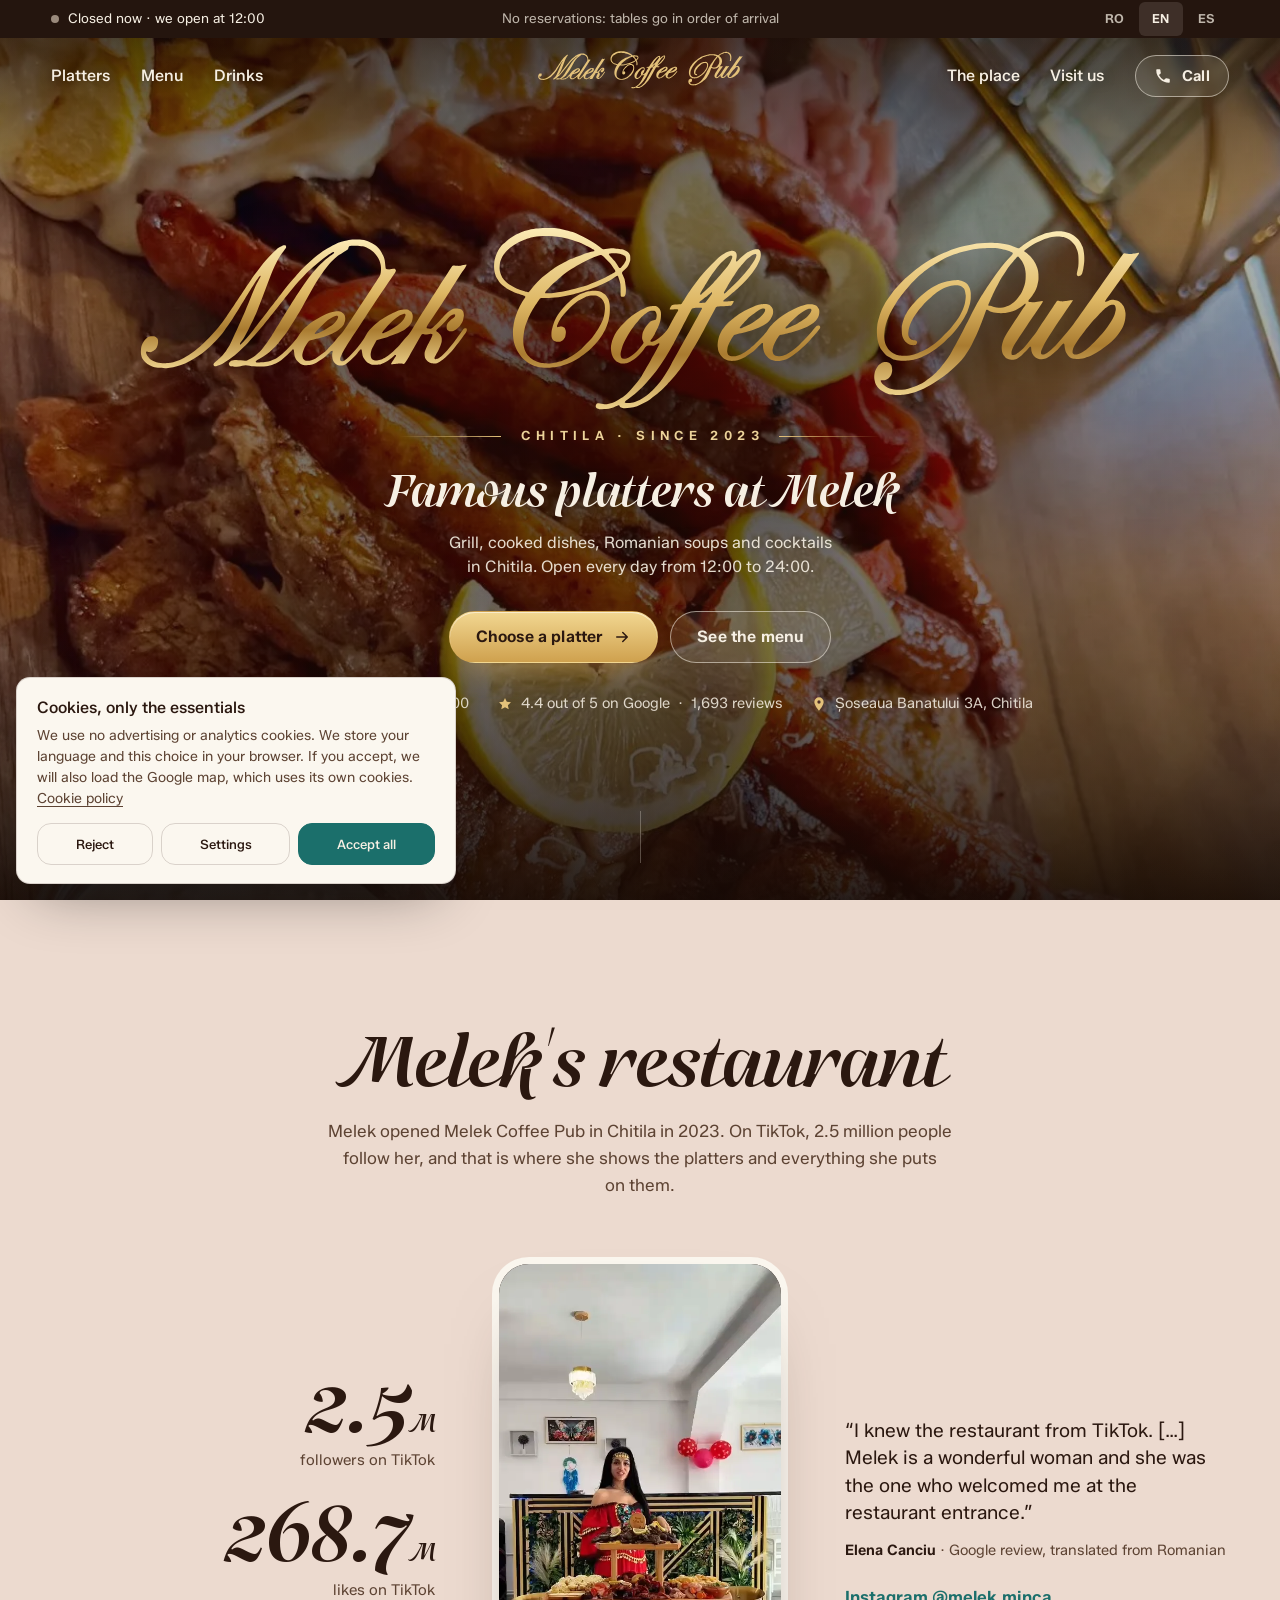
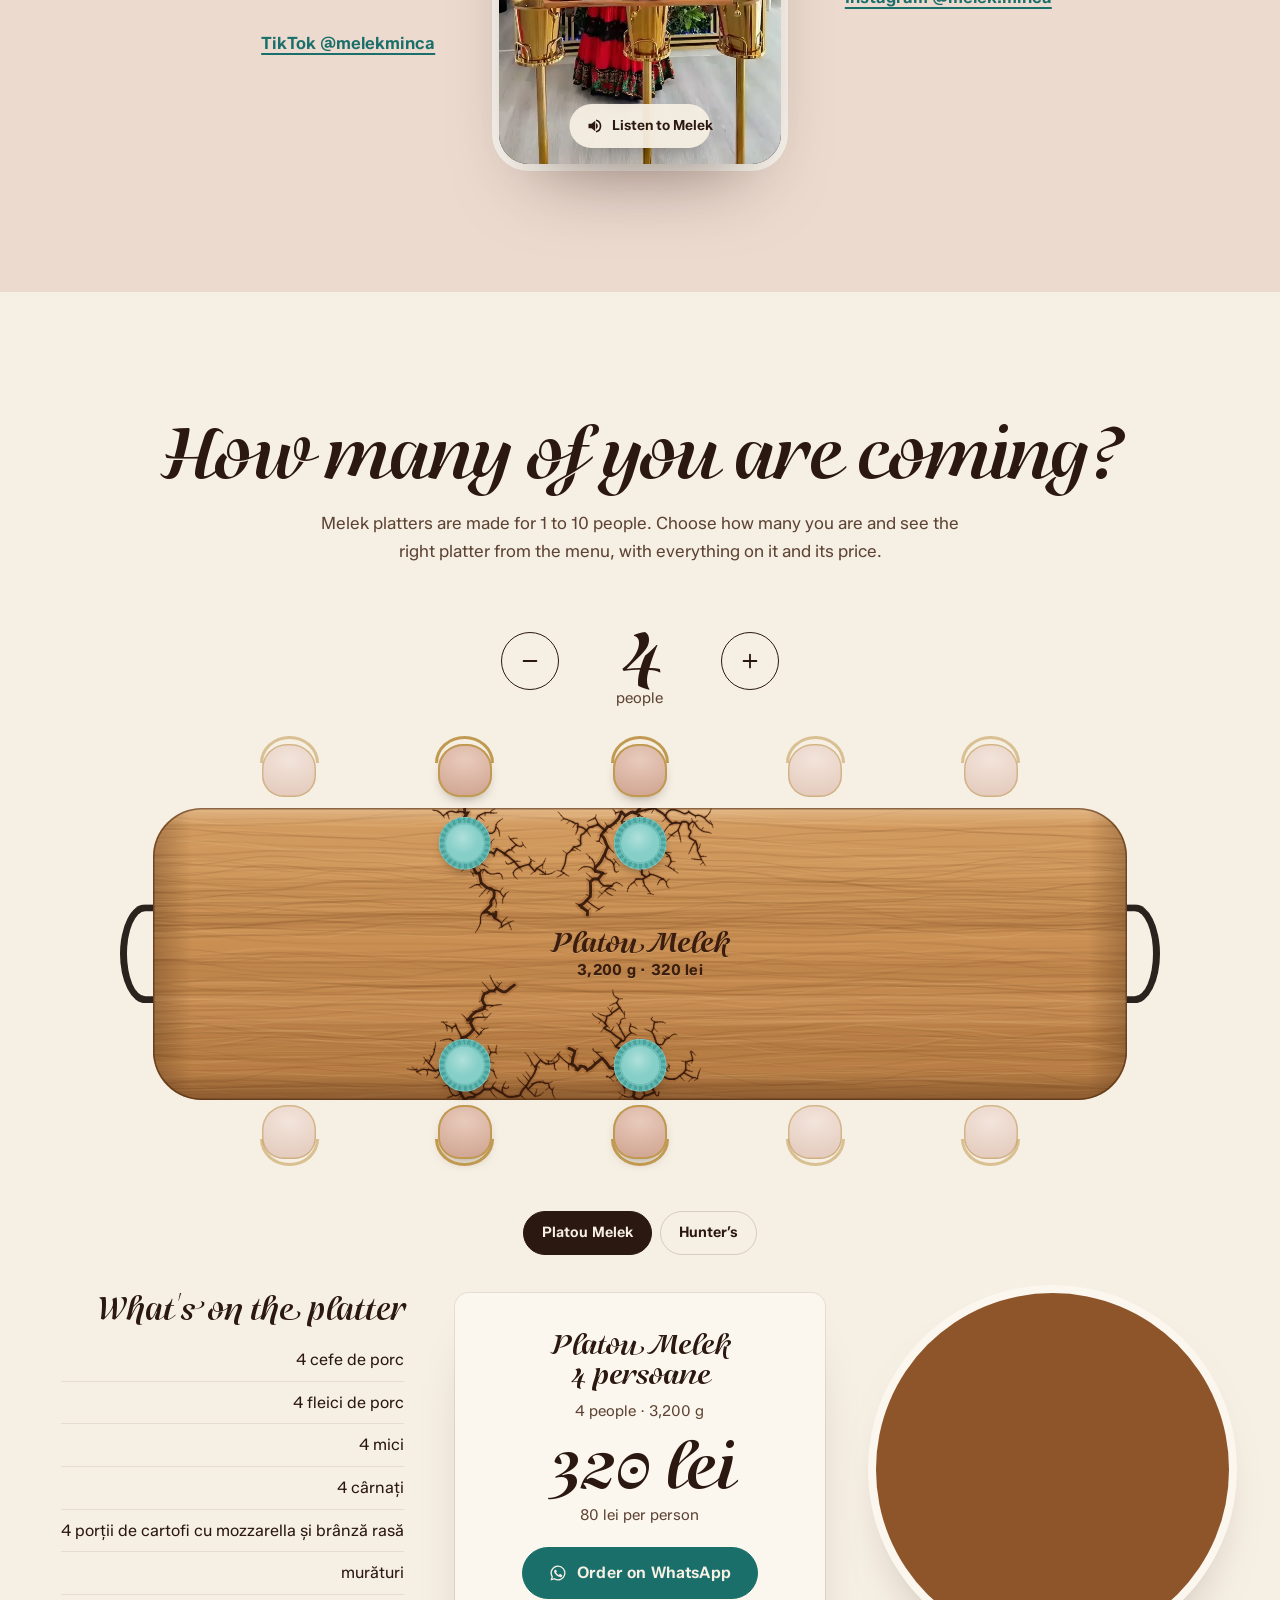
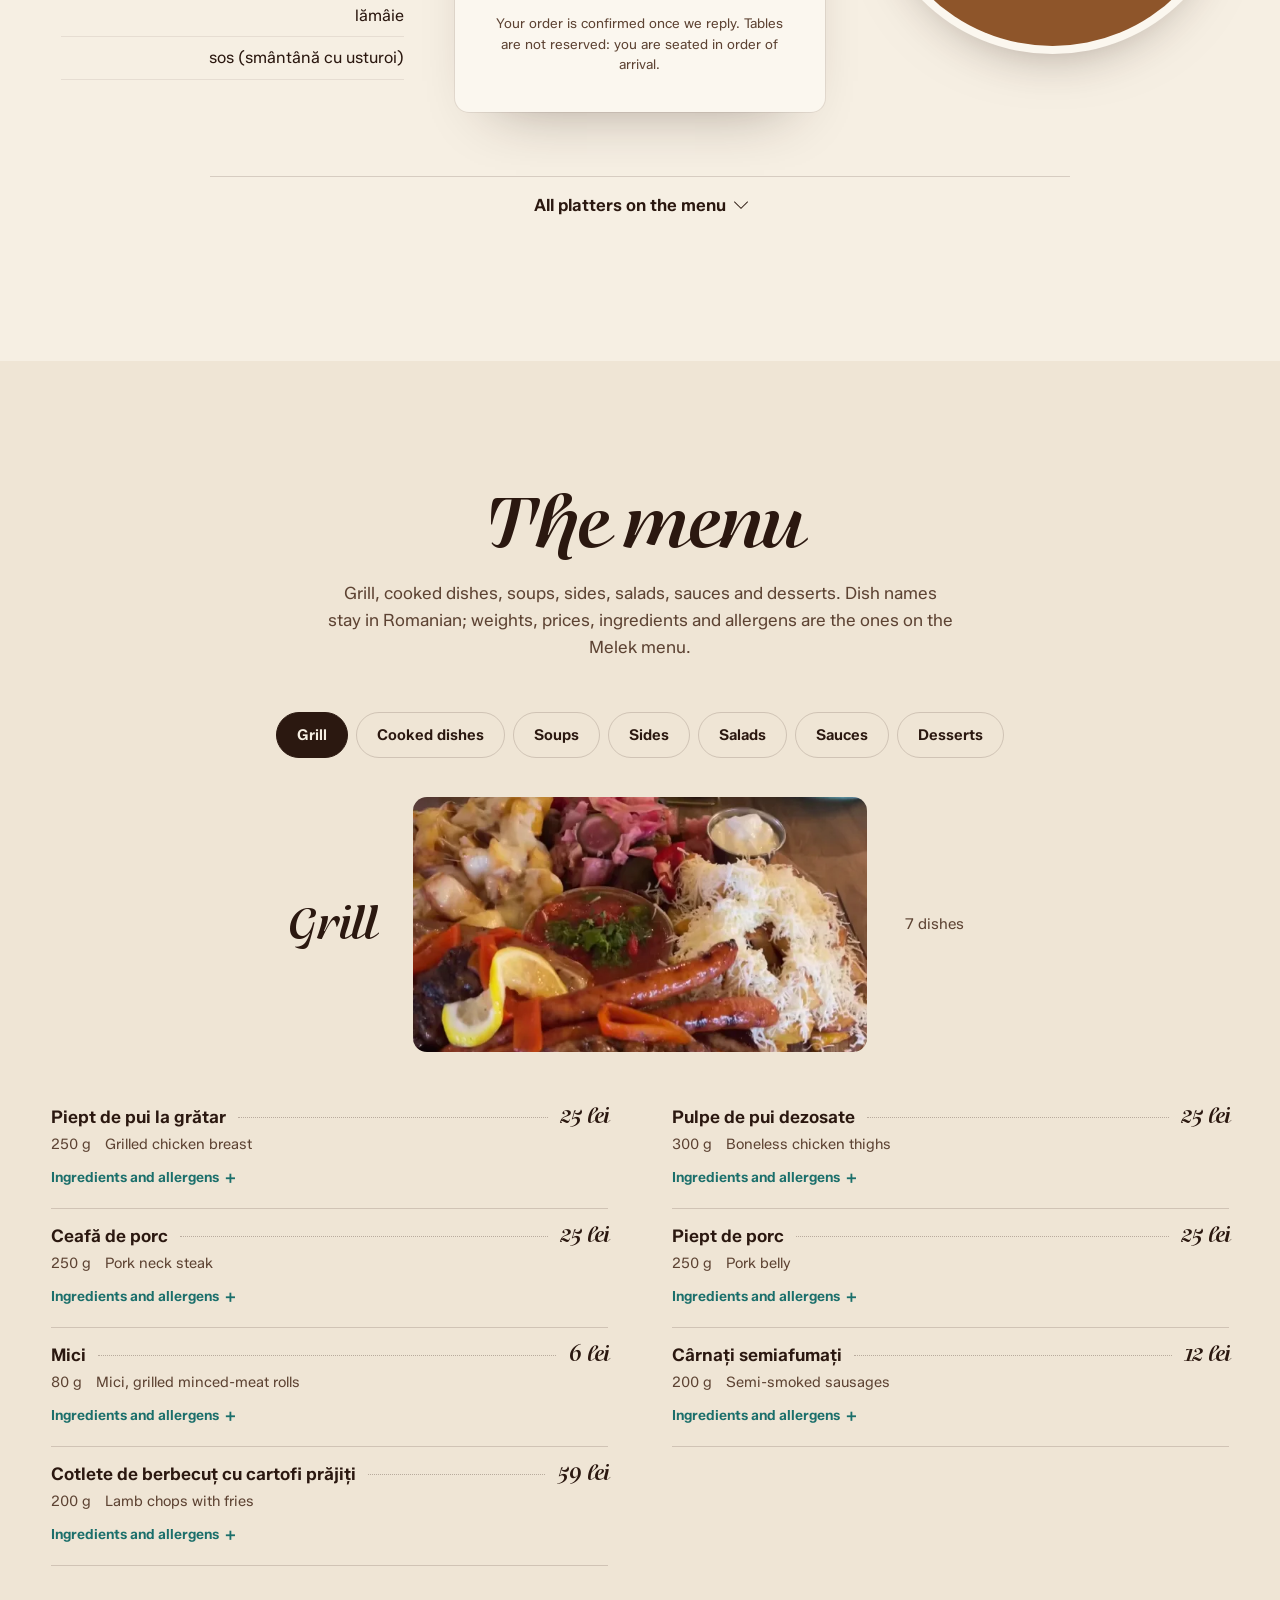
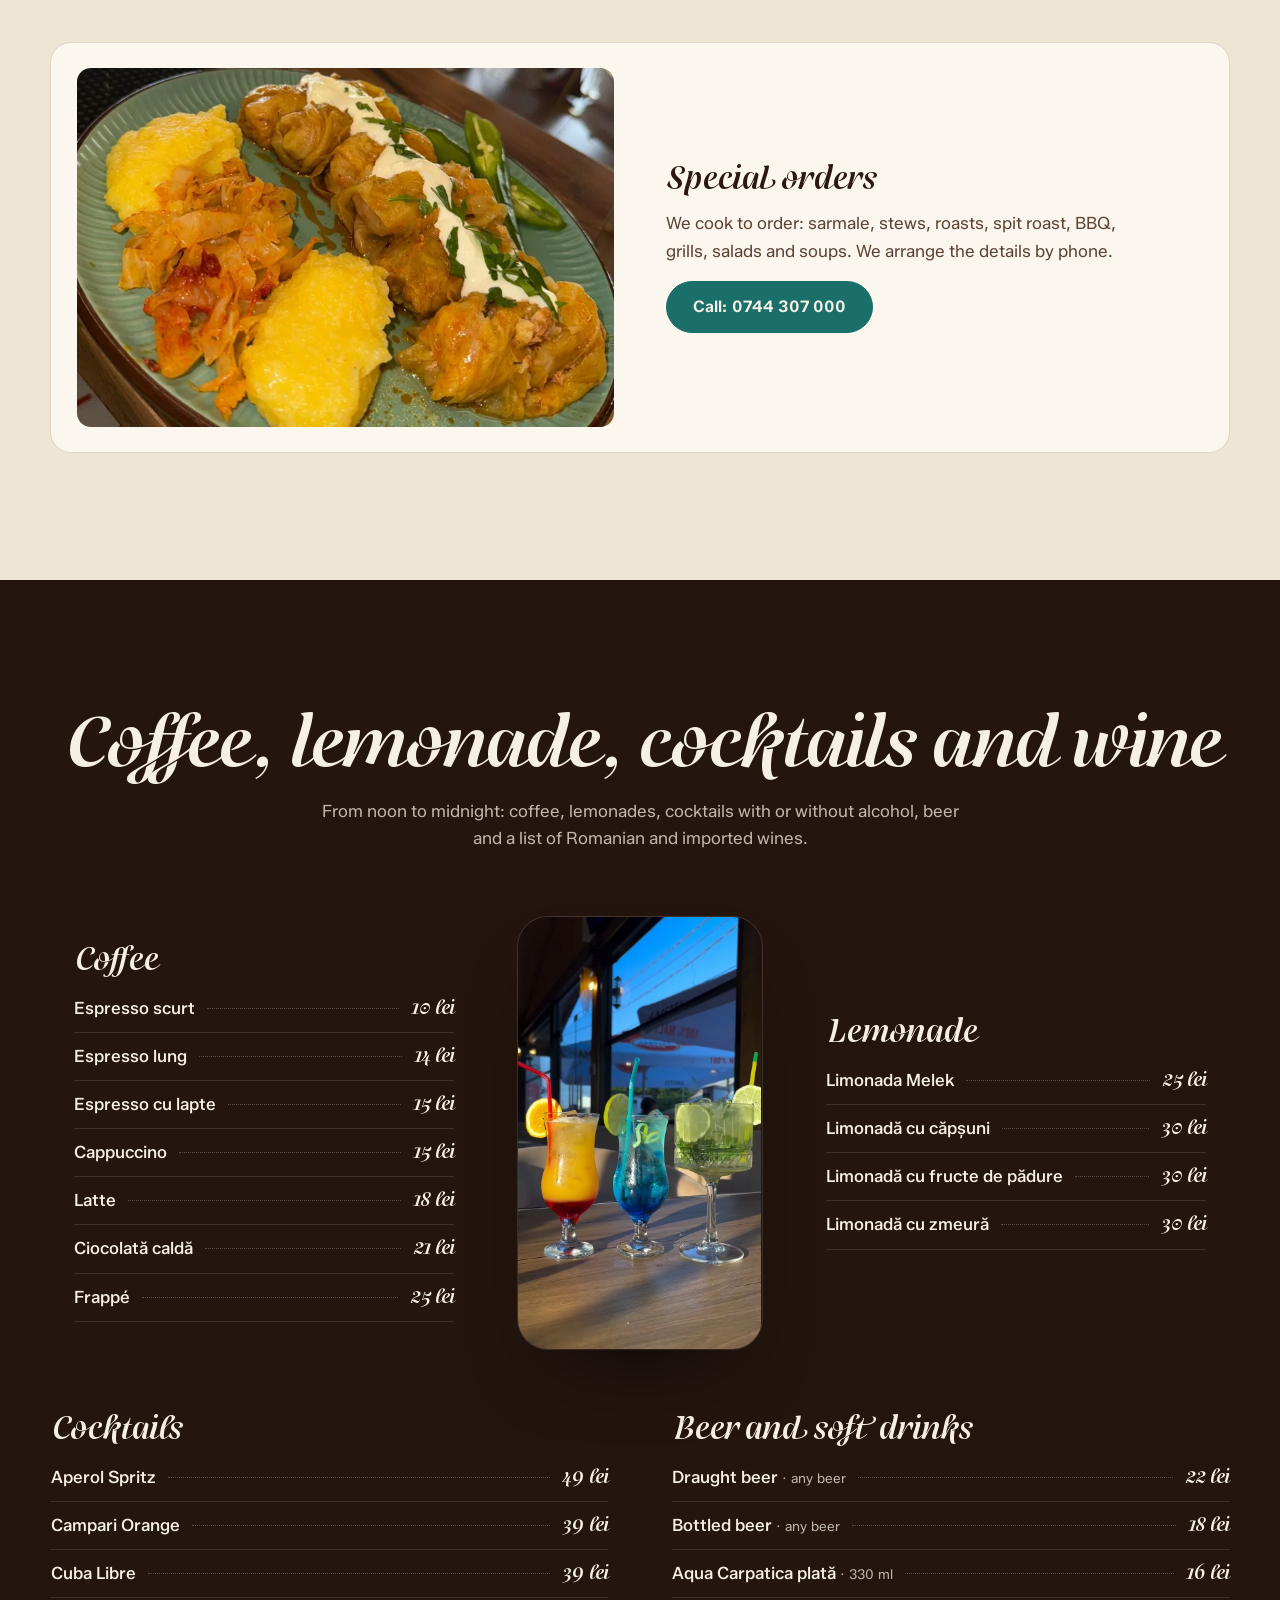
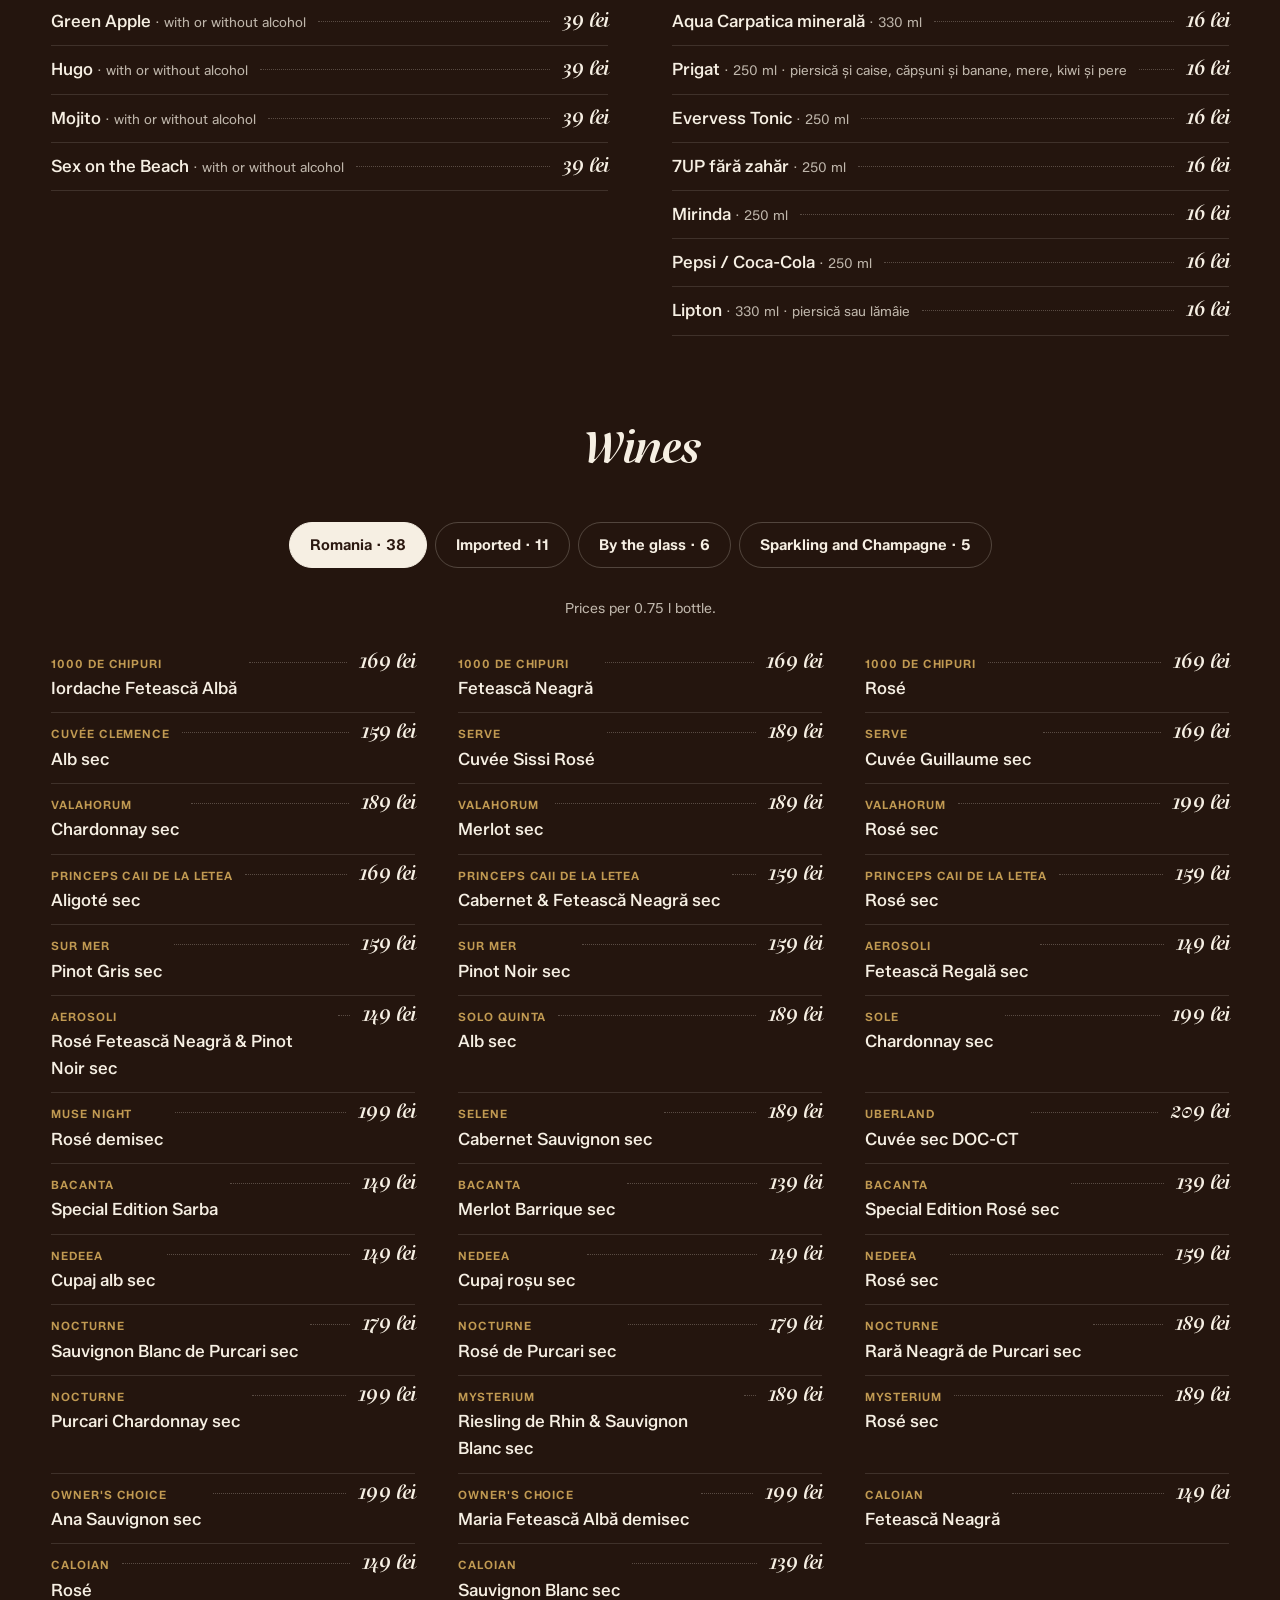
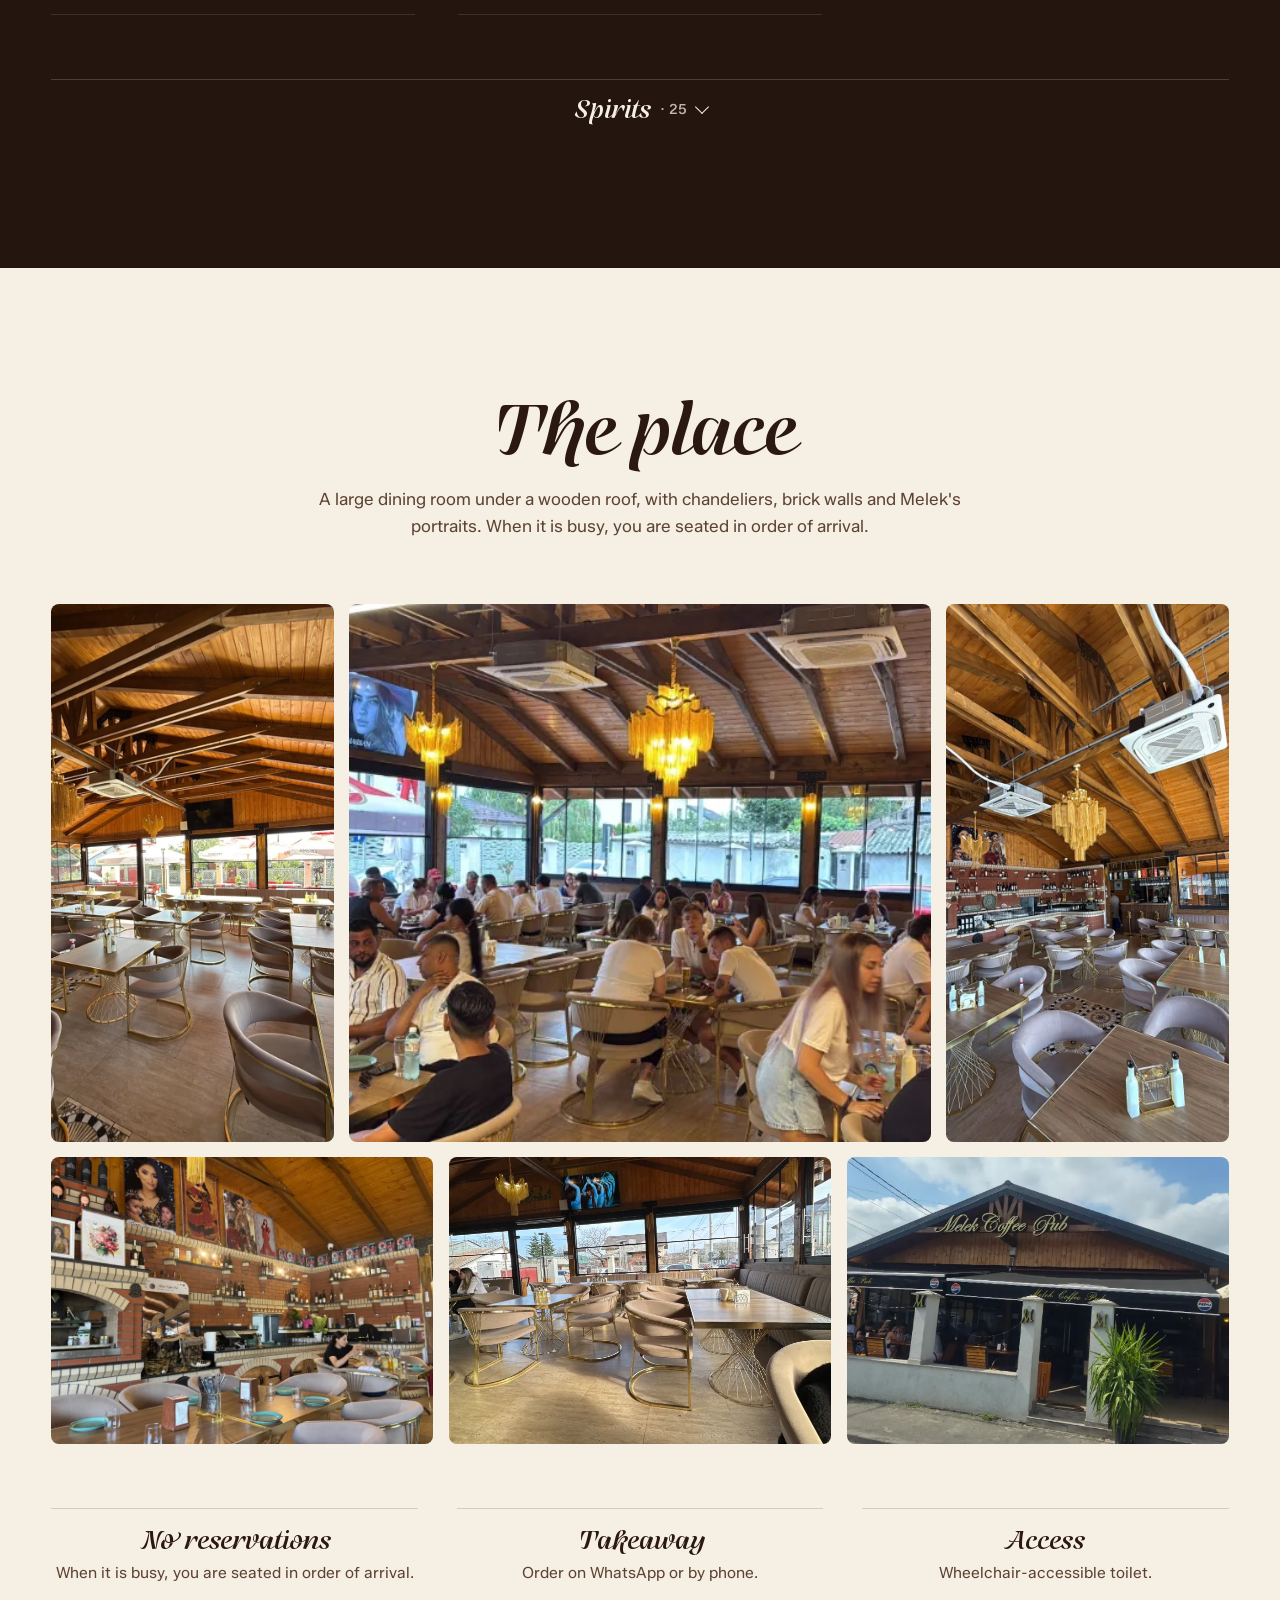
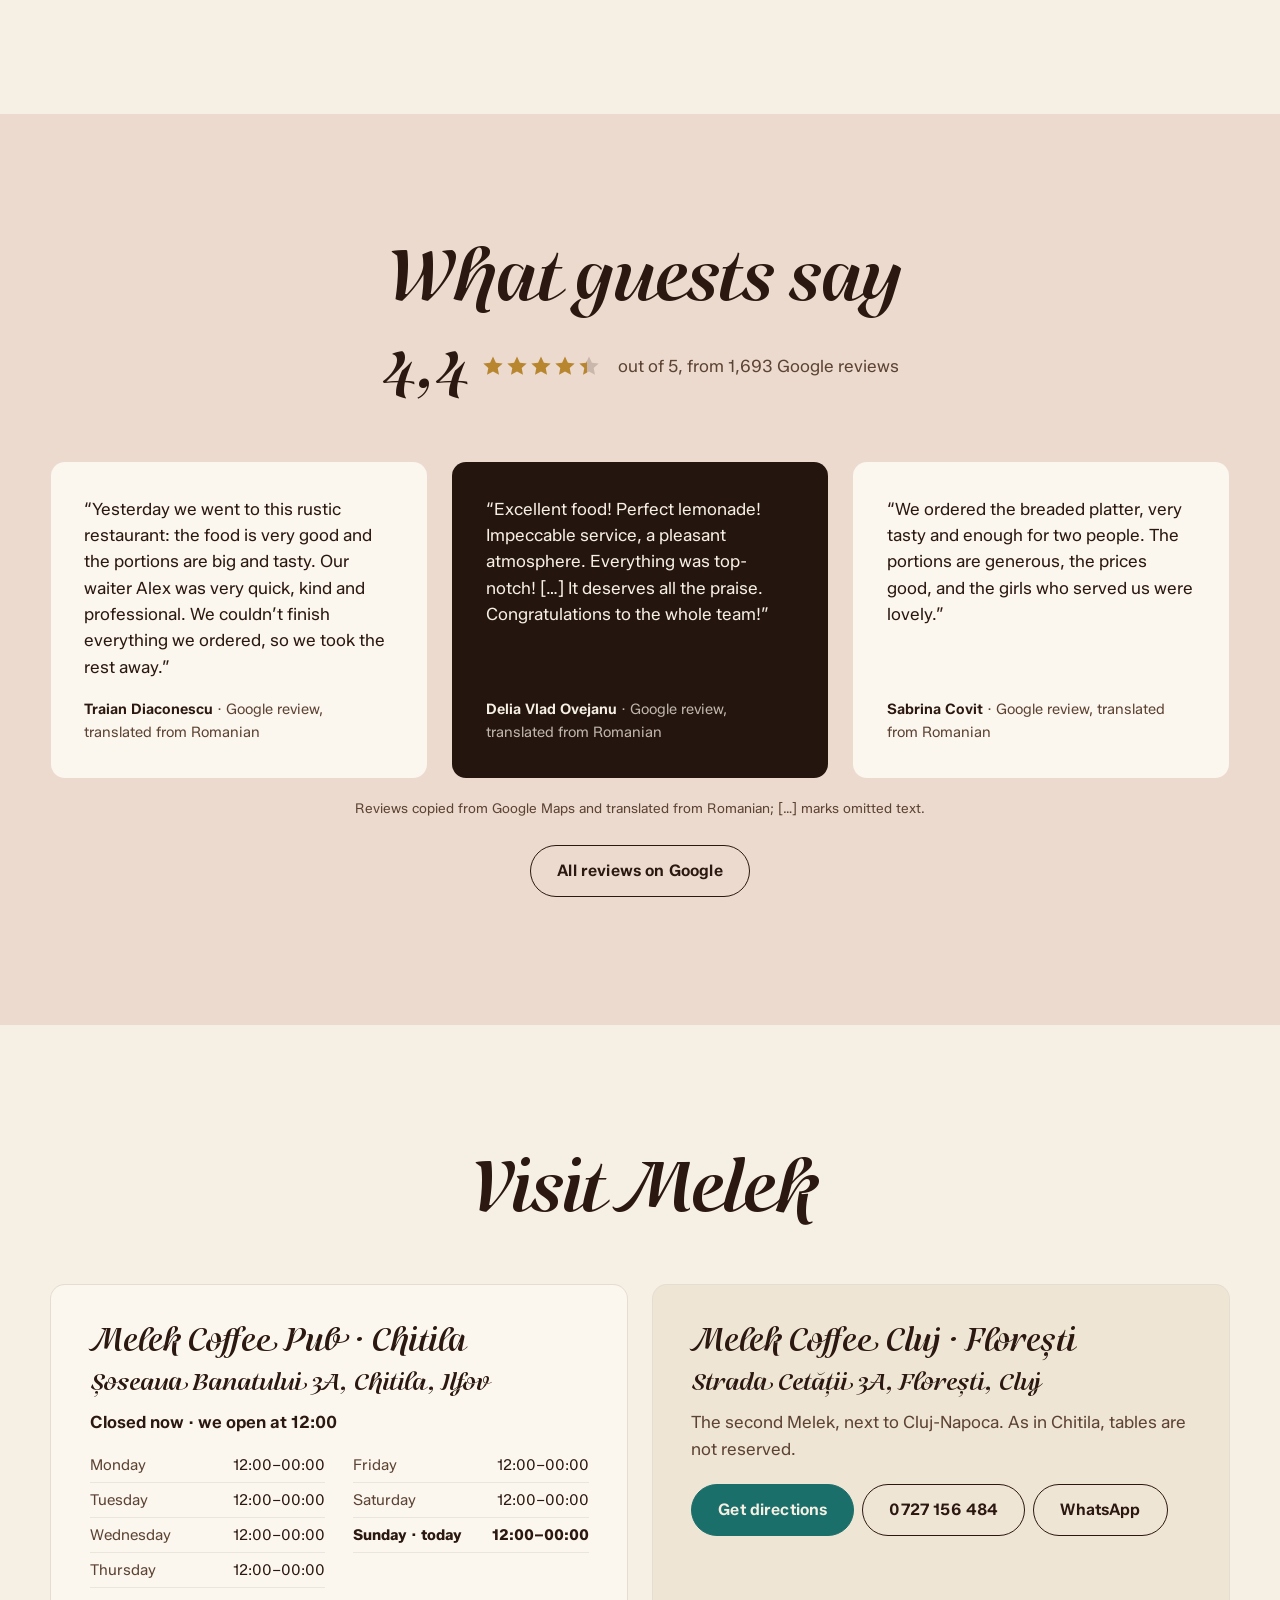
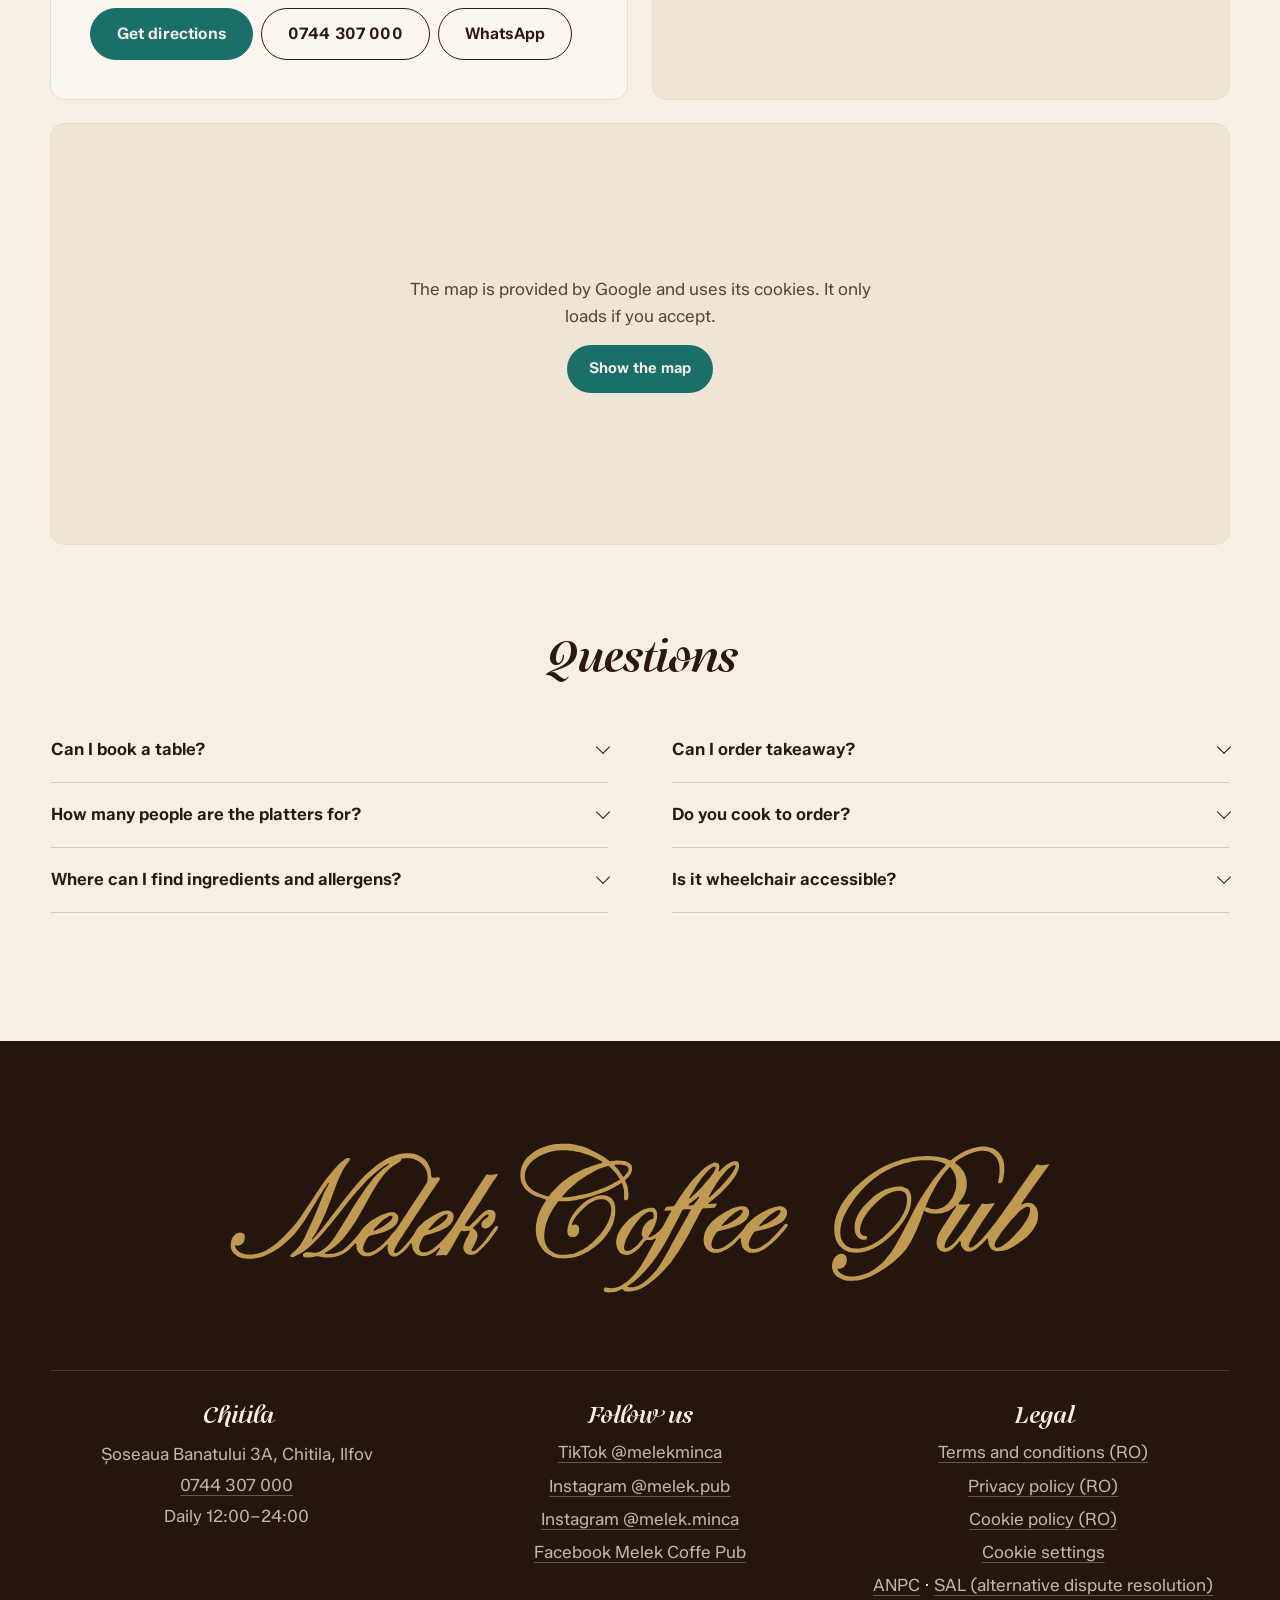
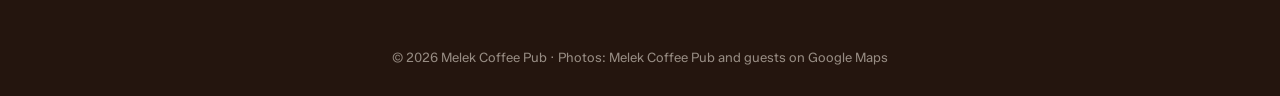
==== commit 9c2500ee: "Portada nueva: vídeo de sus platos y su sala con el rótulo dorado que se escribe Vídeo a pantalla co" ====
--- a/index.html
+++ b/index.html
@@ -3,7 +3,7 @@
 <head>
 <meta charset="utf-8">
 <meta name="viewport" content="width=device-width, initial-scale=1, viewport-fit=cover">
-<script>(function (d) { d.classList.add('js'); if (!matchMedia('(prefers-reduced-motion: reduce)').matches && !/[?&]shot=1/.test(location.search)) { d.classList.add('intro'); setTimeout(function () { d.classList.remove('intro'); }, 3000); } })(document.documentElement);</script>
+<script>(function (d) { d.classList.add('js'); setTimeout(function () { d.classList.add('ready'); }, 1500); })(document.documentElement);</script>
 <title>Melek Coffee Pub · Celebrele platouri Melek · Chitila</title>
 <meta name="description" content="Restaurantul lui Melek din Chitila: platouri pentru 1–10 persoane, grătar, ciorbe, mâncare gătită, cafea, cocktailuri și vinuri. Deschis zilnic 12:00–00:00, fără rezervări.">
 <meta name="theme-color" content="#f6efe3">
@@ -22,9 +22,10 @@
 <link rel="icon" href="favicon.svg" type="image/svg+xml">
 <link rel="preload" href="assets/fonts/telma-500.woff2" as="font" type="font/woff2" crossorigin>
 <link rel="preload" href="assets/fonts/zalando-sans-normal-200-900-latin.woff2" as="font" type="font/woff2" crossorigin>
-<link rel="preload" as="image" href="assets/img/hero-960.webp" imagesrcset="assets/img/hero-640.webp 640w, assets/img/hero-960.webp 960w, assets/img/hero-1400.webp 1400w" imagesizes="(max-width: 899px) 92vw, 38vw">
+<link rel="preload" as="image" href="assets/vid/hero-1600-poster.webp" media="(min-aspect-ratio: 4/5)">
+<link rel="preload" as="image" href="assets/vid/hero-720-poster.webp" media="(max-aspect-ratio: 4/5)">
 <link rel="stylesheet" href="css/fonts.css?v=1">
-<link rel="stylesheet" href="css/style.css?v=14">
+<link rel="stylesheet" href="css/style.css?v=16">
 <link rel="stylesheet" href="css/legal.css?v=1">
 <script type="application/ld+json">
 {
@@ -45,6 +46,7 @@
 </script>
 </head>
 <body>
+<!--SPRITE--><svg width="0" height="0" style="position:absolute" aria-hidden="true" focusable="false"><defs><linearGradient id="gold" x1="0" y1="0" x2="0" y2="1"><stop offset="0" stop-color="#fbeab5"/><stop offset=".42" stop-color="#ddb663"/><stop offset=".7" stop-color="#a97b30"/><stop offset="1" stop-color="#ecd08a"/></linearGradient><linearGradient id="gold-shine" x1="0" y1="0" x2="1" y2="0"><stop offset="0" stop-color="#fff8dc" stop-opacity="0"/><stop offset=".5" stop-color="#fffbe9"/><stop offset="1" stop-color="#fff8dc" stop-opacity="0"/></linearGradient><path id="w-melek" pathLength="1" d="M230.4 13.3C231.9 13.3 233.1 13.3 234.6 13.5C236.1 13.7 237.9 14.0 239.5 14.5C241.0 15.0 242.3 15.5 243.8 16.3C245.2 17.0 246.6 17.7 248.1 18.8C249.6 19.9 251.6 21.3 253.1 23.3C254.6 25.2 256.3 28.5 257.3 30.5C258.0 32.0 258.4 33.3 258.8 35.0C259.2 37.2 259.6 42.4 259.9 44.0C259.9 44.3 260.4 44.5 260.8 44.5C261.3 44.7 262.4 44.9 263.3 44.9C264.7 44.8 268.1 44.1 269.3 44.2C269.8 44.2 270.1 44.9 270.4 45.3C270.6 45.6 270.8 46.0 270.6 46.5C270.6 47.0 270.1 47.7 269.8 48.3C266.9 52.6 259.5 63.3 253.9 71.8C245.3 84.8 224.3 116.8 217.9 126.8C216.8 128.4 216.0 129.8 215.1 131.5C214.2 133.2 213.1 135.4 212.5 136.8C212.1 137.7 211.8 138.7 211.7 139.5C211.6 140.2 211.7 140.9 212.0 141.3C212.3 141.8 212.9 141.9 213.5 142.0C214.1 142.1 214.8 141.9 215.5 141.7C216.3 141.3 217.1 140.7 217.9 140.0C219.0 139.2 220.5 137.8 221.8 136.5C223.8 134.4 227.8 129.9 229.8 127.7C231.1 126.1 232.2 124.6 233.3 123.2C234.3 121.7 235.3 120.6 236.3 119.0C237.6 117.1 239.4 113.6 240.5 111.9C241.3 110.7 242.0 109.8 242.9 108.8C244.0 107.6 245.4 106.1 246.8 104.8C248.3 103.4 249.9 101.9 251.8 100.4C253.6 99.0 256.3 97.3 258.3 96.0C260.2 94.7 261.7 93.8 263.8 92.8C265.9 91.6 269.1 90.1 271.1 89.3C272.6 88.6 274.2 88.2 275.5 87.8C276.8 87.5 277.9 87.3 279.0 87.3C280.1 87.2 281.3 87.2 282.3 87.4C283.2 87.5 284.1 87.8 284.8 88.3C285.6 88.7 286.3 89.3 286.8 89.7C287.1 90.1 287.4 90.5 287.6 91.0C287.9 91.5 288.2 92.3 288.4 93.0C288.5 93.8 288.6 94.6 288.5 95.5C288.4 96.7 288.0 98.8 287.6 100.0C287.3 101.0 286.8 101.6 286.3 102.4C285.6 103.3 284.8 104.5 283.8 105.5C282.8 106.4 281.4 107.4 280.2 108.3C279.1 109.1 278.1 109.7 276.8 110.4C275.4 111.1 274.0 111.8 272.4 112.5C269.8 113.5 265.1 115.3 261.4 116.5C257.9 117.7 252.8 118.8 250.8 119.6C250.0 119.8 249.8 120.6 249.4 121.3C248.6 122.6 246.7 126.1 245.9 127.8C245.3 128.9 244.9 129.9 244.6 131.3C244.3 132.6 243.9 134.4 244.0 135.8C244.0 137.0 244.4 138.2 244.9 139.0C245.4 139.8 246.4 140.3 247.0 140.7C247.5 141.0 247.9 141.1 248.5 141.1C249.1 141.2 249.9 141.3 250.8 141.1C251.9 141.0 254.1 140.5 255.3 140.2C256.2 139.8 256.9 139.4 257.8 138.9C258.9 138.3 260.7 137.3 262.3 136.1C263.9 134.9 265.9 133.3 267.8 131.6C269.8 129.8 272.1 127.4 274.4 125.0C276.6 122.6 279.2 119.5 281.3 117.0C283.4 114.5 285.1 112.7 286.8 110.0C289.4 106.1 293.3 99.3 297.0 93.4C304.2 82.0 324.5 50.0 330.3 41.3C330.5 40.8 331.0 40.6 331.5 40.6C332.5 40.6 334.9 41.1 336.3 41.1C337.3 41.2 338.2 41.1 339.3 41.0C340.7 40.7 344.0 40.0 345.0 39.8C345.1 39.8 345.3 39.9 345.3 40.0C345.4 40.1 345.4 40.3 345.3 40.5C345.1 41.0 344.4 42.4 343.8 43.4C342.4 45.4 339.6 49.2 337.5 52.5C334.1 57.7 328.8 66.5 323.8 74.2C318.2 82.8 307.6 98.7 304.1 104.0C303.7 104.7 303.4 105.5 303.2 106.0C303.1 106.3 303.2 106.6 303.3 106.8C303.4 106.9 303.5 107.1 303.8 107.1C304.4 107.3 306.7 107.6 307.5 107.6C308.0 107.6 308.4 107.4 308.8 107.2C310.1 106.1 313.0 103.4 315.3 101.1C317.9 98.4 322.6 93.0 324.9 90.8C326.5 89.3 328.4 88.1 329.8 87.3C330.9 86.7 332.1 86.5 333.3 86.3C334.4 86.2 335.9 86.2 337.0 86.4C338.1 86.6 339.2 86.9 340.0 87.4C340.8 87.9 341.4 88.7 341.8 89.4C342.1 90.1 342.3 90.8 342.4 91.5C342.5 92.2 342.6 93.0 342.6 93.8C342.4 95.0 342.0 97.7 341.5 99.3C341.0 100.7 340.1 102.1 339.5 103.0C339.1 103.7 338.8 104.2 338.3 104.7C337.4 105.6 335.4 107.6 334.3 108.5C333.4 109.2 332.4 109.7 331.4 110.0C330.4 110.3 329.2 110.4 328.3 110.3C327.3 110.2 326.1 109.5 325.5 109.1C325.2 108.9 325.0 108.6 324.9 108.3C324.6 107.8 324.4 107.3 324.4 106.8C324.3 106.0 324.3 104.9 324.5 104.0C324.7 103.1 325.1 102.1 325.7 101.3C326.3 100.4 327.1 99.6 328.1 98.8C329.2 97.8 331.6 96.2 332.4 95.5C332.8 95.2 333.1 94.9 333.2 94.5C333.4 94.0 333.4 93.1 333.4 92.8C333.4 92.5 333.2 92.4 333.0 92.3C332.8 92.3 332.5 92.2 332.3 92.2C331.8 92.3 330.8 92.7 330.0 93.1C329.1 93.6 328.1 94.3 327.1 95.3C325.5 96.9 322.3 100.7 320.0 103.0C317.8 105.3 314.6 108.1 313.5 109.3C313.3 109.5 313.4 110.0 313.6 110.3C314.1 110.8 315.4 111.5 316.2 112.3C316.9 113.0 317.7 113.9 318.2 114.8C318.6 115.5 318.8 116.2 319.0 117.0C319.2 117.8 319.3 118.7 319.2 119.5C319.2 120.3 319.2 121.1 319.0 122.0C318.8 123.0 318.3 124.3 317.8 125.6C317.2 126.9 316.6 128.4 315.8 130.0C314.8 131.9 312.6 135.8 311.9 137.3C311.6 137.8 311.5 138.6 311.5 139.0C311.6 139.3 311.8 139.5 312.0 139.6C312.2 139.7 312.5 139.8 312.8 139.8C313.3 139.7 314.5 139.4 315.3 139.1C316.0 138.8 316.6 138.5 317.3 137.9C318.6 136.8 321.1 134.6 323.1 132.5C325.4 130.1 328.2 126.9 330.8 123.5C333.9 119.4 340.0 110.8 342.0 108.1C342.3 107.8 342.6 107.6 343.0 107.5C343.4 107.3 344.1 107.2 344.5 107.2C344.8 107.2 345.1 107.3 345.3 107.5C345.4 107.7 345.7 107.9 345.7 108.3C345.8 108.6 345.8 109.2 345.6 109.8C345.4 110.3 345.1 110.9 344.8 111.5C343.6 113.1 341.1 116.7 339.0 119.5C336.7 122.6 333.1 127.2 330.8 130.0C328.7 132.4 326.4 134.7 324.6 136.5C322.9 138.1 321.0 139.8 319.8 140.8C318.9 141.5 318.1 141.9 317.1 142.5C316.2 143.1 315.0 143.7 314.1 144.0C313.2 144.3 312.3 144.3 311.5 144.4C310.7 144.4 309.9 144.3 309.3 144.2C308.6 144.1 308.1 144.0 307.5 143.8C306.8 143.5 305.7 143.0 304.9 142.5C304.2 142.0 303.6 141.4 303.0 140.7C302.4 140.0 301.8 139.2 301.5 138.2C301.2 137.2 301.0 135.7 301.0 134.5C301.0 133.3 301.1 132.3 301.5 131.2C301.9 129.8 302.7 127.9 303.5 126.3C304.5 124.2 306.4 120.9 307.4 119.0C308.1 117.4 309.0 115.4 309.3 114.5C309.4 114.1 309.3 113.5 309.0 113.3C308.7 113.0 308.1 112.8 307.5 112.8C306.4 112.9 303.7 113.7 302.3 113.8C301.1 113.8 299.7 113.1 299.0 113.1C298.6 113.1 298.1 113.4 297.9 113.8C295.5 117.7 287.6 131.8 284.8 136.7C283.4 139.1 281.6 141.8 280.8 143.1C280.4 143.6 280.1 144.1 279.8 144.4C279.5 144.6 279.3 144.7 279.0 144.8C278.1 144.8 275.9 144.4 274.3 144.4C272.1 144.5 267.2 145.2 265.8 145.3C265.6 145.3 265.5 144.9 265.5 144.8C265.5 144.6 265.6 144.4 265.8 144.3C266.6 142.9 269.9 137.9 270.7 136.5C270.9 136.3 270.9 135.9 270.8 135.7C270.6 135.4 270.3 135.3 270.0 135.3C269.8 135.2 269.5 135.4 269.3 135.6C268.6 136.1 267.3 137.6 266.1 138.5C264.7 139.6 262.6 141.2 260.8 142.3C258.9 143.3 256.6 144.4 255.3 144.9C254.5 145.3 253.8 145.4 253.0 145.5C252.0 145.7 250.3 145.8 249.3 145.8C248.4 145.8 247.6 145.9 246.8 145.8C245.9 145.7 244.9 145.6 244.0 145.2C242.9 144.7 241.1 143.7 239.9 142.8C238.8 141.8 238.0 140.8 237.3 139.7C236.5 138.6 235.9 137.5 235.5 136.1C235.1 134.5 234.8 131.1 234.5 130.0C234.4 129.7 234.1 129.4 233.8 129.4C233.4 129.4 233.0 129.6 232.8 129.9C231.9 130.8 230.3 133.3 228.8 135.0C227.1 136.8 224.3 139.5 222.7 141.0C221.4 142.2 220.2 143.1 218.9 144.0C217.7 144.9 216.1 145.8 215.0 146.2C214.1 146.6 213.2 146.5 212.3 146.5C211.3 146.5 210.4 146.5 209.6 146.3C208.8 146.0 207.9 145.5 207.2 145.0C206.5 144.5 205.9 143.9 205.5 143.3C205.1 142.8 204.8 142.4 204.5 141.8C204.2 140.9 203.7 139.7 203.5 138.5C203.3 137.3 203.2 135.9 203.3 134.8C203.3 133.6 203.8 132.2 203.8 131.5C203.8 131.2 203.5 130.8 203.3 130.8C203.0 130.8 202.6 131.0 202.3 131.3C201.3 132.1 198.9 134.6 197.3 136.0C195.6 137.4 194.2 138.7 192.2 140.0C190.2 141.4 186.9 143.5 184.8 144.5C183.0 145.3 181.3 145.8 179.5 146.1C177.7 146.3 175.6 146.3 174.0 146.2C172.5 145.9 171.1 145.3 170.0 144.8C169.0 144.3 168.3 143.6 167.5 142.9C166.8 142.2 166.1 141.4 165.5 140.6C164.9 139.8 164.4 138.7 164.1 138.0C163.8 137.4 163.6 137.0 163.5 136.3C163.3 135.0 162.9 131.2 162.7 130.0C162.6 129.6 162.3 129.3 162.0 129.2C161.8 129.2 161.5 129.4 161.3 129.6C160.9 129.9 160.6 130.6 160.2 131.0C159.1 132.1 156.6 134.6 154.8 136.3C152.9 138.0 151.2 139.7 149.3 141.0C147.4 142.3 145.5 143.3 143.5 144.3C141.5 145.2 138.8 146.0 137.2 146.5C135.9 146.9 134.8 147.0 133.5 147.2C132.1 147.4 130.3 147.6 128.5 147.6C126.3 147.7 123.1 147.6 120.3 147.4C117.4 147.2 114.3 146.2 111.8 146.2C109.2 146.3 106.8 147.3 104.8 147.5C103.1 147.7 101.5 147.8 100.0 147.8C98.5 147.7 96.6 147.4 95.8 147.3C95.3 147.2 95.0 147.0 94.8 146.7C94.5 146.4 94.2 145.9 94.1 145.5C94.0 145.1 94.0 144.4 94.0 144.0C94.2 143.6 94.4 143.3 94.7 143.0C95.1 142.6 95.8 141.8 96.5 141.5C97.2 141.2 97.9 141.1 98.7 141.0C99.6 140.9 100.8 140.8 102.0 140.8C104.0 140.9 109.1 141.5 111.0 141.5C111.8 141.6 112.5 141.4 113.3 141.1C114.3 140.7 115.9 139.9 117.3 139.2C118.7 138.3 120.3 137.3 121.8 136.1C123.3 134.9 125.1 133.3 126.3 132.2C127.2 131.3 127.9 130.6 128.8 129.6C130.2 127.8 132.9 124.1 134.7 121.8C136.3 119.4 137.6 117.7 139.1 115.3C143.6 108.1 156.4 87.0 161.5 78.8C164.3 74.3 167.2 69.9 169.6 66.3C171.8 62.9 173.9 59.9 176.0 57.0C178.1 54.2 180.0 51.8 182.0 49.3C184.0 46.9 186.0 44.5 188.0 42.4C190.0 40.3 192.3 38.0 194.0 36.5C195.4 35.2 196.5 34.2 198.0 33.0C199.8 31.5 203.8 28.7 205.0 27.7C205.2 27.5 205.4 27.0 205.4 27.0C205.4 27.0 205.0 26.5 204.8 26.5C204.5 26.5 204.1 26.6 203.8 26.8C202.7 27.4 200.0 29.0 198.3 30.1C196.5 31.3 194.9 32.4 193.2 33.8C190.7 35.8 186.3 39.4 183.1 42.3C179.9 45.1 177.2 47.5 174.2 50.8C170.5 54.6 165.5 60.0 161.0 65.5C153.4 74.7 136.6 96.4 128.8 105.9C123.7 112.0 118.1 118.3 114.3 122.5C111.3 125.7 108.0 128.8 105.6 131.0C103.8 132.8 102.2 134.2 100.3 135.8C98.3 137.4 95.8 139.1 93.8 140.5C91.8 141.8 89.9 143.0 88.1 144.0C86.4 144.9 84.5 145.8 83.3 146.3C82.3 146.8 81.3 147.1 80.5 147.2C79.8 147.3 79.0 147.3 78.5 147.0C78.0 146.8 77.8 145.9 77.7 145.5C77.7 145.3 77.7 145.0 77.8 144.8C77.9 144.5 78.2 144.1 78.5 143.8C79.8 142.6 83.8 139.2 85.5 137.5C86.9 136.2 88.0 134.8 89.0 133.5C90.0 132.3 90.8 131.3 91.6 130.0C92.7 128.3 94.5 125.7 95.8 123.0C98.8 116.7 105.6 101.9 109.8 92.3C114.0 82.6 118.1 71.8 121.0 65.2C123.0 60.7 126.2 55.2 127.3 53.0C127.4 52.7 127.6 52.2 127.5 52.0C127.5 51.8 127.4 51.7 127.3 51.7C127.1 51.7 126.7 51.8 126.5 52.0C126.2 52.2 125.8 52.6 125.5 53.1C124.4 54.6 121.9 58.3 120.0 61.3C115.4 68.6 103.4 88.5 98.3 96.6C95.1 101.5 91.2 106.9 89.0 110.0C87.6 111.9 86.5 113.3 85.0 115.0C83.1 117.2 80.1 120.5 77.6 123.0C75.1 125.5 72.7 127.8 70.0 130.0C67.3 132.3 64.4 134.5 61.5 136.5C58.5 138.5 55.3 140.4 52.3 142.0C49.2 143.6 46.1 145.1 43.3 146.1C40.4 147.2 37.5 147.9 35.0 148.4C32.5 148.9 30.5 149.3 28.0 149.3C25.3 149.4 20.8 149.1 18.8 148.9C17.6 148.8 16.6 148.6 15.5 148.3C14.3 148.0 12.9 147.6 11.8 147.1C10.6 146.7 9.6 146.1 8.8 145.5C8.0 145.1 7.5 144.6 6.9 144.0C6.1 143.4 5.2 142.7 4.4 141.8C3.6 140.8 2.7 139.6 2.1 138.5C1.6 137.4 1.4 136.2 1.1 135.0C0.9 133.8 0.9 132.7 0.9 131.5C0.9 130.3 1.1 128.8 1.2 127.8C1.4 126.8 1.5 125.9 1.9 125.0C2.3 123.9 2.9 122.4 3.8 121.3C4.6 120.1 6.0 118.6 6.9 117.8C7.4 117.2 8.0 116.8 8.8 116.4C9.6 116.1 11.1 115.8 12.0 115.7C12.7 115.6 13.3 115.6 14.0 115.7C14.7 115.7 15.5 115.9 16.0 116.1C16.5 116.2 16.8 116.4 17.2 116.8C17.6 117.1 18.1 117.6 18.4 118.0C18.6 118.4 18.8 118.8 18.9 119.3C19.0 119.9 19.1 120.8 19.1 121.8C19.0 122.9 18.7 124.8 18.3 126.0C18.0 127.1 17.5 128.0 16.8 128.9C16.0 129.8 14.7 130.8 14.0 131.3C13.5 131.6 13.0 131.8 12.5 132.0C11.9 132.2 11.3 132.3 10.8 132.4C10.2 132.4 9.8 132.4 9.3 132.3C8.6 132.3 7.5 131.8 7.0 131.8C6.7 131.8 6.5 132.1 6.4 132.3C6.3 132.4 6.4 132.8 6.4 133.0C6.6 133.7 7.1 135.3 7.7 136.3C8.3 137.3 9.2 138.2 10.0 139.0C10.8 139.8 11.5 140.3 12.5 140.9C13.7 141.6 15.7 142.5 17.3 143.0C18.8 143.5 20.4 143.7 21.8 143.8C23.1 144.0 24.2 144.0 25.5 144.0C26.8 144.1 28.2 144.1 29.8 143.9C31.4 143.7 33.2 143.5 35.1 143.0C37.0 142.5 39.4 141.7 41.3 141.0C43.1 140.3 44.5 139.6 46.3 138.7C48.0 137.8 49.7 136.7 51.6 135.5C53.5 134.2 55.8 132.8 58.0 131.0C61.0 128.5 65.7 124.4 69.8 120.3C73.9 116.2 79.2 110.4 82.8 106.2C86.0 102.3 88.4 99.2 91.3 95.0C97.3 86.2 113.3 61.9 119.0 53.4C121.3 50.0 123.3 47.5 125.8 44.3C128.5 40.8 132.3 36.1 135.3 32.8C138.2 29.5 141.8 26.1 143.8 24.3C144.8 23.3 145.8 22.5 147.0 21.8C148.2 21.0 150.1 20.0 151.0 19.5C151.6 19.3 152.2 19.3 152.7 19.3C153.1 19.2 153.4 19.2 153.8 19.4C154.1 19.6 154.4 20.0 154.5 20.5C154.6 21.0 154.6 21.7 154.3 22.2C153.2 24.0 149.9 27.7 148.0 31.0C145.8 34.6 143.0 40.4 141.3 43.8C140.1 46.4 139.3 48.5 138.2 51.3C135.3 58.8 127.8 79.3 123.8 89.0C120.7 96.4 116.6 104.3 114.3 109.1C112.8 112.1 111.2 115.0 109.8 117.3C108.5 119.4 106.5 121.8 105.9 123.0C105.7 123.4 105.8 124.3 105.8 124.3C105.8 124.3 106.3 124.4 106.5 124.3C107.7 123.1 110.8 119.9 112.9 117.5C115.0 115.1 117.0 112.6 119.3 109.8C125.4 101.8 143.3 78.5 150.0 69.8C153.3 65.5 156.0 62.2 159.5 58.0C163.2 53.8 168.8 47.4 172.0 44.0C174.2 41.6 176.2 39.8 178.4 37.8C180.7 35.7 183.3 33.4 185.3 31.8C187.1 30.3 188.7 29.1 190.5 27.8C192.3 26.4 194.1 25.0 196.3 23.8C198.8 22.2 203.2 19.7 206.0 18.4C208.4 17.2 210.9 16.4 213.0 15.7C215.0 15.1 217.1 14.6 218.8 14.3C220.2 13.9 221.3 13.7 222.8 13.5C224.7 13.4 228.5 13.3 230.4 13.3ZM228.8 19.8C227.1 19.7 225.3 19.8 224.0 19.9C222.9 20.0 221.8 20.0 221.1 20.5C220.5 21.0 220.5 22.4 220.2 23.0C220.0 23.4 219.8 23.8 219.4 24.0C217.5 25.3 211.5 28.9 209.0 30.7C207.2 32.0 205.8 33.4 204.3 34.8C202.9 36.1 201.8 37.3 200.4 38.8C199.1 40.3 197.5 42.2 196.0 44.3C194.2 46.7 191.8 49.9 189.6 53.3C187.3 56.8 184.9 60.9 182.4 65.3C179.5 70.3 175.2 78.3 172.3 83.5C169.7 88.2 167.4 92.0 164.8 96.3C162.1 100.7 158.7 106.0 156.3 109.7C154.2 112.8 152.0 115.7 150.2 118.0C148.7 120.0 147.4 121.5 145.8 123.4C143.9 125.4 141.3 128.2 139.4 130.0C137.6 131.7 135.8 133.2 134.3 134.3C132.9 135.3 131.8 136.1 130.4 137.0C128.6 138.2 124.3 140.5 123.0 141.4C122.7 141.6 122.4 142.0 122.3 142.3C122.3 142.5 122.4 142.8 122.7 143.0C123.0 143.2 123.7 143.3 124.3 143.3C125.3 143.3 127.3 143.2 129.0 143.1C130.9 142.9 133.4 142.8 135.8 142.2C138.1 141.6 141.1 140.3 142.8 139.6C143.9 139.1 144.8 138.7 145.8 137.9C147.4 136.7 150.3 134.3 152.8 132.0C155.3 129.6 159.0 125.6 161.3 123.2C163.1 121.2 164.9 119.1 166.1 117.5C167.1 116.2 167.6 115.0 168.5 113.7C169.5 112.3 170.6 110.7 172.0 109.2C173.4 107.7 174.9 106.3 176.7 104.8C178.6 103.2 180.6 101.3 183.0 99.8C185.8 97.9 190.4 95.3 193.3 93.8C195.8 92.5 198.4 91.5 200.6 90.8C202.6 90.1 204.5 89.6 206.3 89.4C208.0 89.2 209.8 89.1 211.3 89.5C212.7 89.8 214.2 90.9 215.0 91.5C215.6 92.0 215.9 92.7 216.3 93.2C216.6 93.7 216.7 94.2 216.8 94.8C216.9 95.4 217.1 96.2 217.1 97.0C217.1 97.8 217.0 98.8 216.8 99.7C216.5 100.5 216.1 101.7 215.8 102.5C215.4 103.2 215.1 103.8 214.6 104.5C213.9 105.3 212.7 106.6 211.7 107.5C210.7 108.4 209.7 109.3 208.4 110.0C206.8 111.0 204.2 112.4 201.7 113.5C199.2 114.6 196.4 115.6 193.3 116.5C189.8 117.5 182.9 119.0 180.5 119.7C179.8 119.9 179.3 120.1 178.8 120.6C178.1 121.2 177.2 122.4 176.5 123.6C175.8 124.7 175.0 125.9 174.3 127.3C173.7 128.6 173.0 130.1 172.6 131.5C172.1 132.9 171.7 134.8 171.7 136.0C171.7 137.1 172.1 138.3 172.4 139.0C172.5 139.4 172.8 139.7 173.1 140.0C173.4 140.3 173.9 140.9 174.5 141.1C175.2 141.3 176.3 141.5 177.3 141.5C178.4 141.5 179.8 141.3 181.3 140.9C182.7 140.6 184.3 139.9 185.8 139.1C187.8 137.8 191.7 135.0 193.8 133.4C195.4 132.1 196.6 131.0 198.1 129.5C200.1 127.5 203.9 123.5 205.6 121.5C206.8 120.2 207.4 119.0 208.5 117.7C210.0 115.9 213.1 112.7 214.8 110.5C216.3 108.5 217.3 106.8 218.8 104.8C225.2 95.1 247.2 61.6 253.1 52.5C253.7 51.7 254.0 51.0 254.3 50.0C254.6 48.8 254.9 47.1 254.9 45.5C255.0 43.9 254.9 41.8 254.6 40.3C254.4 38.9 254.0 37.5 253.6 36.5C253.4 35.6 253.1 34.9 252.6 34.0C251.9 32.7 250.4 30.2 249.1 28.8C247.9 27.3 246.6 26.1 245.3 25.1C243.9 24.0 242.2 23.0 241.0 22.4C240.1 21.9 239.2 21.5 238.3 21.2C237.3 20.9 236.5 20.6 235.5 20.4C233.9 20.2 230.7 19.8 228.8 19.8ZM278.8 92.0C277.9 92.3 276.3 92.7 275.0 93.4C273.3 94.5 270.7 96.2 268.5 98.2C266.0 100.4 262.0 104.6 260.0 106.8C258.6 108.3 256.9 110.3 256.3 111.3C256.1 111.6 256.2 112.0 256.3 112.2C256.3 112.4 256.6 112.4 256.8 112.4C257.0 112.4 257.4 112.4 257.8 112.2C258.9 111.8 261.6 110.6 263.5 109.6C265.4 108.6 267.3 107.4 269.3 106.1C271.2 104.8 273.8 102.8 275.4 101.5C276.7 100.3 277.9 99.0 278.8 97.9C279.5 96.9 280.1 95.6 280.4 94.8C280.7 94.2 280.8 93.4 280.9 93.0C280.9 92.7 280.8 92.4 280.7 92.3C280.5 92.1 280.3 92.0 280.0 91.9C279.7 91.9 279.2 91.8 278.8 92.0ZM207.5 94.0C206.6 94.2 205.2 94.6 204.1 95.3C202.4 96.2 199.6 97.9 197.5 99.5C195.4 101.2 193.4 103.3 191.4 105.3C189.4 107.2 186.8 110.1 185.7 111.3C185.4 111.6 185.0 112.0 184.9 112.3C184.8 112.5 184.8 112.8 185.0 113.0C185.2 113.1 185.7 113.2 186.0 113.1C186.6 113.0 187.8 112.5 188.8 112.1C190.2 111.4 192.8 110.2 194.8 109.1C196.7 108.0 198.8 106.8 200.5 105.6C202.3 104.4 204.0 103.1 205.2 102.0C206.3 101.0 207.1 100.0 207.8 99.0C208.5 98.1 209.1 96.9 209.3 96.3C209.5 95.8 209.6 95.3 209.6 95.0C209.5 94.7 209.6 94.4 209.3 94.3C208.9 94.1 208.2 93.8 207.5 94.0Z"/><path id="w-coffee" pathLength="1" d="M428.4 1.0C431.2 0.9 434.0 1.0 436.0 1.1C437.5 1.1 438.7 1.2 440.3 1.4C442.3 1.7 445.4 2.2 448.3 2.8C451.2 3.5 454.4 4.1 457.8 5.4C461.8 7.0 468.1 10.0 472.3 12.2C476.1 14.2 479.9 16.6 482.8 18.5C485.2 20.0 487.9 22.4 489.3 23.3C489.7 23.5 490.2 23.5 490.8 23.5C492.3 23.4 496.1 22.8 498.3 22.6C500.2 22.6 501.8 22.7 503.8 22.9C505.7 23.0 508.4 23.3 510.0 23.6C511.2 23.9 512.3 24.4 513.2 24.8C514.0 25.1 514.6 25.5 515.3 26.0C515.9 26.6 516.7 27.2 517.3 27.9C517.8 28.5 518.1 29.4 518.4 30.0C518.5 30.5 518.6 31.0 518.6 31.5C518.6 32.5 518.8 34.3 518.5 35.8C518.1 37.2 517.5 38.8 516.8 40.1C516.0 41.5 515.1 42.8 514.0 44.0C513.0 45.2 511.1 46.5 510.4 47.3C510.1 47.5 510.0 48.0 509.9 48.3C509.8 48.5 509.8 48.8 509.9 49.0C510.2 49.9 511.5 52.4 512.0 53.8C512.5 55.0 512.8 56.0 513.0 57.3C513.3 58.9 513.7 62.1 513.9 63.8C514.0 65.0 514.0 66.2 514.0 67.3C514.0 68.3 513.9 69.4 513.8 70.3C513.6 71.1 513.5 71.9 513.1 72.5C512.9 73.0 512.5 73.4 512.0 73.6C511.4 73.9 510.3 73.9 509.8 73.9C509.5 73.9 509.2 73.7 509.0 73.5C508.8 73.3 508.5 73.0 508.5 72.7C508.4 70.5 508.5 63.7 508.1 60.3C507.7 57.3 506.2 53.8 505.8 52.3C505.7 52.1 505.5 51.9 505.3 51.8C505.1 51.6 504.9 51.5 504.8 51.6C503.4 52.4 499.7 55.0 496.9 56.5C494.2 58.0 491.4 59.4 488.3 60.8C485.0 62.3 481.0 63.9 477.2 65.3C473.5 66.6 469.3 68.0 465.8 69.0C462.4 70.1 459.6 70.8 456.3 71.6C452.9 72.3 449.6 73.1 445.8 73.7C441.8 74.3 436.1 74.8 432.5 75.1C429.5 75.3 425.8 75.2 424.3 75.2C423.9 75.3 423.5 75.4 423.3 75.6C423.0 75.8 422.8 76.0 422.6 76.3C421.4 78.1 417.6 83.5 415.7 86.8C413.9 89.8 412.3 93.2 411.1 95.5C410.3 97.3 409.7 99.0 409.1 100.5C408.5 102.0 408.1 103.2 407.6 104.8C407.1 106.6 406.4 109.7 406.1 111.8C405.8 113.7 405.6 115.6 405.5 117.3C405.4 118.8 405.4 120.2 405.4 121.5C405.5 122.8 405.6 123.9 405.8 125.3C406.1 126.7 406.5 128.6 407.0 130.0C407.6 131.4 408.3 132.8 409.0 134.0C409.8 135.2 410.5 136.0 411.5 137.0C412.5 138.0 413.6 139.1 415.0 140.0C416.4 140.9 418.3 141.8 419.5 142.4C420.6 142.9 421.4 143.2 422.5 143.4C423.8 143.7 426.1 144.0 427.5 144.2C428.8 144.3 429.8 144.3 431.0 144.3C432.4 144.3 434.2 144.2 435.8 144.0C437.3 143.8 438.9 143.6 440.3 143.3C441.5 143.1 442.6 142.8 443.8 142.4C444.9 142.1 446.0 141.7 447.3 141.2C448.7 140.6 450.7 139.8 452.5 138.8C454.7 137.7 457.9 135.8 460.3 134.1C462.6 132.5 464.5 131.0 466.8 129.0C469.0 127.0 471.7 124.1 473.7 122.0C475.6 120.1 477.1 118.6 478.8 116.4C480.5 114.2 482.5 111.3 484.1 108.8C485.6 106.2 487.2 103.4 488.3 101.0C489.4 98.7 490.1 96.6 490.7 94.3C491.3 91.9 491.7 89.1 491.8 87.0C491.9 85.0 491.7 83.0 491.4 81.5C491.1 80.2 490.4 78.9 489.9 78.0C489.4 77.2 488.9 76.7 488.3 76.0C487.6 75.4 487.1 74.8 486.3 74.3C485.4 73.8 484.3 73.2 483.3 72.8C482.2 72.5 481.1 72.5 480.0 72.5C478.9 72.4 478.1 72.4 477.0 72.5C475.9 72.7 474.6 72.9 473.5 73.2C472.5 73.4 471.7 73.7 470.8 74.2C469.1 75.0 465.4 76.9 463.5 78.1C461.9 79.1 460.9 80.1 459.5 81.3C457.4 83.2 453.3 86.9 451.1 89.3C449.1 91.3 447.2 93.7 445.9 95.5C444.8 97.0 443.9 98.5 443.1 100.0C442.4 101.5 441.6 103.4 441.2 104.3C441.1 104.6 441.0 105.0 441.1 105.3C441.1 105.5 441.2 105.6 441.4 105.8C441.5 105.9 441.8 106.0 442.0 106.0C442.5 105.9 443.8 105.4 444.5 105.3C445.0 105.2 445.5 105.2 446.0 105.3C446.6 105.4 447.4 105.7 448.0 106.0C448.5 106.3 449.0 106.4 449.3 106.9C449.6 107.6 450.3 109.2 450.4 110.3C450.6 111.3 450.4 112.3 450.3 113.3C450.2 114.2 449.9 115.4 449.8 116.2C449.6 116.7 449.4 117.1 449.1 117.5C448.8 118.0 448.2 118.8 447.8 119.3C447.4 119.7 446.9 120.1 446.5 120.4C446.1 120.7 445.7 120.8 445.1 121.0C444.6 121.2 443.8 121.3 443.0 121.3C442.2 121.4 441.4 121.5 440.5 121.3C439.6 121.1 438.4 120.7 437.8 120.3C437.2 120.0 436.9 119.5 436.5 118.9C436.1 118.3 435.7 117.6 435.5 116.7C435.3 115.7 435.2 113.9 435.2 112.8C435.2 111.6 435.3 110.7 435.5 109.6C435.7 108.5 435.9 107.5 436.3 106.4C436.8 104.7 437.6 101.7 438.5 99.5C439.4 97.2 440.8 94.9 442.0 92.9C443.3 90.9 444.6 89.2 446.0 87.5C447.4 85.7 449.1 83.9 450.5 82.5C451.9 81.0 453.4 79.7 454.4 78.8C455.1 78.1 455.7 77.5 456.5 76.9C457.9 75.9 460.6 73.9 462.5 72.8C464.4 71.7 466.0 71.0 468.0 70.2C470.0 69.3 473.1 68.4 474.6 68.0C475.4 67.8 476.1 67.7 477.0 67.6C478.3 67.5 480.4 67.4 482.1 67.5C483.6 67.6 485.4 67.8 486.7 68.3C488.0 68.7 489.1 69.4 490.0 70.0C490.9 70.5 491.6 70.9 492.3 71.6C493.0 72.5 494.1 74.1 494.7 75.0C495.1 75.7 495.5 76.2 495.7 77.0C496.0 78.1 496.5 80.0 496.7 81.5C496.9 83.0 497.0 84.4 497.0 86.0C497.0 87.8 497.0 90.0 496.8 92.0C496.6 94.0 496.1 96.4 495.8 98.0C495.5 99.4 495.2 100.5 494.8 101.8C494.2 103.5 493.2 106.2 492.3 108.2C491.3 110.1 490.5 111.7 489.3 113.6C487.7 116.0 484.9 120.0 482.8 122.5C480.8 124.9 478.4 127.2 476.8 128.8C475.4 130.2 474.3 131.1 472.8 132.3C470.8 133.8 467.6 136.4 465.1 138.0C462.8 139.6 460.5 140.8 458.3 142.0C456.0 143.2 453.9 144.2 451.7 145.0C449.6 145.8 447.3 146.5 445.4 147.0C443.6 147.5 442.1 147.8 440.3 148.1C438.3 148.3 435.6 148.7 433.5 148.8C431.4 148.9 429.4 148.9 427.5 148.8C425.7 148.7 424.1 148.6 422.4 148.3C420.7 147.9 418.5 147.3 417.3 147.0C416.4 146.7 415.7 146.4 414.9 146.0C413.6 145.3 411.4 144.2 409.7 143.0C408.0 141.8 406.1 140.4 404.5 138.6C402.8 136.7 400.6 133.3 399.5 131.7C398.9 130.7 398.5 129.8 398.0 128.8C397.4 127.5 396.6 125.4 396.2 124.0C395.7 122.6 395.5 121.4 395.2 120.0C395.0 118.5 394.7 116.8 394.6 115.0C394.5 112.9 394.4 110.3 394.6 107.8C394.9 105.0 395.4 101.7 396.2 98.5C397.0 95.3 398.1 92.0 399.4 88.8C400.8 85.5 403.2 81.3 404.5 78.9C405.4 77.2 406.9 75.4 407.4 74.5C407.6 74.2 407.7 73.8 407.5 73.5C407.4 73.2 407.0 72.8 406.5 72.6C404.7 71.9 399.2 70.4 396.8 69.5C394.9 68.9 393.3 68.0 391.9 67.3C390.4 66.5 389.3 65.9 387.9 65.0C386.4 63.9 383.9 62.1 382.5 60.8C381.3 59.7 380.4 58.6 379.5 57.3C378.6 56.0 377.4 54.2 376.8 53.0C376.3 52.0 376.1 51.2 375.8 50.2C375.4 49.1 375.1 47.8 374.9 46.5C374.7 45.1 374.6 43.6 374.5 42.0C374.5 40.4 374.6 38.3 374.8 36.8C374.9 35.3 375.3 34.1 375.7 32.8C376.1 31.4 376.4 30.1 377.0 28.8C377.5 27.4 378.3 25.8 379.0 24.5C379.8 23.2 380.7 22.0 381.5 21.0C382.3 19.9 383.0 19.0 384.0 18.1C385.7 16.6 389.4 13.4 391.5 11.8C393.4 10.4 395.4 9.3 397.0 8.4C398.4 7.7 399.5 7.1 401.0 6.6C402.9 5.8 405.9 4.5 408.8 3.8C411.7 2.9 415.5 2.2 418.8 1.7C422.0 1.3 425.6 1.1 428.4 1.0ZM422.8 9.8C420.6 9.9 418.2 10.3 416.3 10.7C414.4 11.0 412.7 11.5 411.3 11.9C409.9 12.3 408.8 12.6 407.5 13.2C405.7 13.9 402.8 15.0 400.5 16.2C398.2 17.4 395.6 19.1 393.8 20.4C392.1 21.5 390.8 22.6 389.5 23.8C388.3 25.0 387.2 26.0 386.2 27.3C385.2 28.5 384.2 29.8 383.4 31.3C382.6 32.7 381.9 34.4 381.4 35.8C381.0 37.0 380.7 38.0 380.6 39.3C380.4 40.8 380.3 43.2 380.4 44.8C380.5 46.1 380.6 47.2 381.1 48.5C381.5 49.9 382.3 51.8 383.2 53.3C384.1 54.8 385.4 56.3 386.5 57.5C387.4 58.5 388.3 59.3 389.5 60.1C390.9 61.1 393.2 62.5 394.8 63.3C396.1 64.0 397.3 64.6 398.8 65.2C400.6 65.9 403.9 67.0 405.8 67.6C407.2 68.1 408.8 68.5 409.8 68.7C410.3 68.8 410.9 69.1 411.3 68.8C412.4 67.7 414.5 64.6 416.5 62.4C418.9 59.8 422.1 56.2 425.5 53.2C428.9 50.2 433.9 46.5 437.0 44.3C439.4 42.5 441.4 41.4 444.0 39.9C446.6 38.5 450.4 36.5 452.5 35.4C453.9 34.7 455.0 34.2 456.5 33.6C459.1 32.6 464.9 30.3 467.8 29.3C469.9 28.5 471.7 27.8 473.8 27.3C475.8 26.6 478.9 26.0 480.0 25.7C480.3 25.6 480.5 25.5 480.6 25.3C480.7 25.0 480.6 24.7 480.5 24.5C480.3 24.3 480.1 24.0 479.7 23.8C477.9 22.7 472.1 19.6 469.5 18.4C467.6 17.5 466.2 16.8 464.3 16.1C461.4 15.1 455.8 13.3 452.8 12.4C450.3 11.7 448.3 11.4 445.8 10.9C443.1 10.5 439.4 10.1 436.8 9.8C434.1 9.6 431.8 9.5 429.5 9.5C427.2 9.5 424.9 9.6 422.8 9.8ZM652.3 23.5C652.9 23.5 653.5 23.4 654.0 23.5C654.5 23.8 655.3 24.3 655.6 24.8C656.0 25.1 656.1 25.6 656.3 26.1C656.4 26.8 656.6 27.9 656.7 28.8C656.7 29.6 656.7 30.5 656.5 31.5C656.3 32.7 655.9 34.3 655.3 35.8C654.5 37.5 653.5 39.8 652.3 41.9C651.0 44.0 649.5 46.2 647.8 48.3C645.6 51.0 641.8 55.4 639.3 58.2C636.9 60.7 634.9 62.7 632.3 65.0C628.6 68.3 619.7 75.5 617.2 77.8C617.0 77.9 617.0 78.3 617.1 78.5C617.2 78.7 617.5 78.9 617.8 78.8C619.5 78.8 626.0 78.2 627.8 78.2C628.0 78.2 628.1 78.7 628.0 79.0C627.7 79.7 626.6 81.6 626.2 82.3C626.0 82.5 625.8 82.8 625.5 83.0C625.2 83.2 624.9 83.3 624.5 83.4C622.1 83.6 613.5 84.0 611.0 84.2C610.5 84.3 610.1 84.4 609.8 84.6C609.4 84.8 609.1 84.9 609.0 85.3C606.0 90.6 596.9 108.3 592.3 116.7C588.5 123.6 583.9 131.2 581.3 135.6C579.6 138.3 578.3 140.4 576.5 143.0C574.6 145.7 572.5 148.9 570.3 151.8C568.0 154.7 565.4 157.9 563.3 160.3C561.3 162.6 559.7 164.3 557.6 166.5C555.3 168.8 552.3 171.9 549.3 174.5C546.3 177.1 542.4 180.1 539.8 182.1C537.5 183.6 535.7 184.8 533.4 186.0C531.0 187.3 528.3 188.6 525.8 189.5C523.2 190.4 520.6 191.0 518.3 191.3C515.9 191.7 513.2 191.8 511.5 191.7C510.3 191.6 508.9 190.9 508.3 190.7C507.9 190.6 507.8 190.3 507.5 190.0C507.4 189.7 507.2 189.0 507.0 188.8C506.8 188.6 506.5 188.4 506.3 188.5C504.9 188.9 500.9 190.8 498.7 191.5C496.7 192.1 495.1 192.4 493.0 192.6C490.9 192.8 487.6 192.8 486.0 192.7C485.1 192.7 484.3 192.3 483.8 192.1C483.4 191.9 483.1 191.8 482.9 191.5C482.6 191.2 482.3 190.7 482.2 190.3C482.1 189.8 482.1 189.4 482.1 189.0C482.2 188.6 482.4 187.9 482.7 187.5C482.9 187.2 483.1 186.9 483.5 186.8C483.9 186.6 484.8 186.4 485.5 186.5C486.8 186.7 489.7 187.3 491.3 187.4C492.6 187.5 493.7 187.4 495.0 187.2C496.3 186.9 497.8 186.5 499.3 186.1C500.7 185.6 502.0 185.2 503.5 184.4C505.1 183.6 507.1 182.4 509.0 181.0C511.0 179.6 513.5 177.6 515.3 176.0C517.0 174.5 518.3 173.2 519.8 171.5C521.8 169.3 525.5 164.9 527.3 162.5C528.7 160.7 529.6 159.2 530.8 157.3C532.5 154.4 535.3 149.6 537.8 145.3C540.9 139.8 547.4 127.9 549.3 124.3C549.5 123.9 549.4 123.4 549.3 123.3C549.2 123.1 549.0 123.0 548.8 123.1C548.1 123.3 546.3 124.4 545.3 124.8C544.4 125.2 543.7 125.4 542.8 125.5C541.2 125.6 537.9 124.8 536.0 125.8C534.1 126.8 533.0 129.8 531.5 131.5C530.1 133.2 528.8 134.6 527.4 136.0C525.9 137.4 524.3 138.8 522.7 140.0C521.1 141.2 519.1 142.3 517.8 142.9C516.6 143.5 515.7 143.8 514.5 144.1C513.3 144.3 511.4 144.4 510.3 144.4C509.4 144.4 508.7 144.3 507.8 144.0C506.9 143.7 505.4 143.1 504.5 142.6C503.7 142.1 503.1 141.4 502.5 140.8C501.9 140.2 501.4 139.6 501.0 138.8C500.4 137.7 499.3 135.8 498.9 134.0C498.4 132.3 498.2 130.1 498.1 128.3C498.1 126.4 498.3 124.8 498.8 122.9C499.2 120.9 499.9 118.7 500.8 116.8C501.7 114.8 502.7 112.9 504.0 110.9C505.4 108.9 507.3 106.5 509.0 104.5C510.8 102.5 512.5 100.6 514.5 98.8C516.6 96.9 519.7 94.5 521.5 93.2C522.8 92.3 524.0 91.5 525.1 90.8C526.3 90.0 527.3 89.3 528.5 88.5C530.1 87.7 533.1 86.1 534.8 85.3C536.0 84.8 537.3 84.4 538.5 84.1C539.7 83.8 540.9 83.6 542.0 83.5C543.1 83.5 544.4 83.4 545.3 83.5C546.0 83.7 546.6 83.8 547.3 84.3C548.0 84.8 549.0 85.7 549.5 86.5C550.1 87.3 550.5 88.3 550.8 89.3C551.1 90.2 551.1 91.2 551.1 92.3C551.1 93.5 551.1 95.0 550.9 96.5C550.7 98.0 550.3 99.7 549.8 101.3C549.2 103.0 548.6 104.8 547.8 106.7C546.8 108.7 545.2 111.8 544.3 113.6C543.5 114.9 542.7 116.2 542.0 117.3C541.4 118.2 540.5 119.2 540.1 119.8C540.0 120.1 539.9 120.5 540.0 120.8C540.0 121.0 540.2 121.3 540.5 121.3C540.8 121.4 541.3 121.5 541.8 121.4C542.7 121.1 544.8 120.3 546.3 119.3C548.0 118.2 550.0 116.7 551.9 115.0C553.7 113.3 556.0 110.7 557.3 109.2C558.1 108.1 558.7 107.2 559.4 106.0C560.6 103.7 563.4 98.3 565.0 95.4C566.4 92.9 568.4 89.8 569.1 88.5C569.3 88.2 569.4 87.8 569.3 87.5C569.2 87.3 568.8 87.0 568.5 87.0C567.0 87.0 560.5 87.3 560.5 87.3C560.5 87.3 560.3 86.6 560.5 86.3C560.8 85.5 561.9 83.5 562.5 82.9C563.0 82.4 563.6 82.2 564.3 82.2C565.8 82.0 570.5 81.8 572.0 81.7C572.5 81.6 572.9 81.4 573.1 81.0C574.7 78.8 578.2 72.7 581.3 68.3C584.5 63.6 589.4 57.0 592.5 53.0C595.0 49.8 597.2 47.3 600.0 44.3C602.8 41.3 607.0 37.0 609.4 34.8C611.0 33.2 612.7 31.8 614.1 30.8C615.4 29.8 616.5 29.0 617.8 28.3C619.0 27.5 620.6 26.8 621.8 26.3C622.9 25.8 624.2 25.5 625.0 25.3C625.5 25.2 626.0 25.1 626.5 25.2C627.2 25.3 628.5 25.6 629.3 26.0C630.0 26.5 630.5 27.0 630.8 27.8C631.1 28.6 631.3 29.8 631.2 31.0C631.2 32.4 630.4 35.1 630.4 36.0C630.4 36.3 630.8 36.5 631.0 36.5C631.2 36.6 631.5 36.4 631.8 36.2C632.8 35.2 635.7 32.3 637.5 30.7C639.3 29.2 640.8 27.8 642.5 26.8C644.3 25.7 646.8 24.7 648.0 24.2C648.6 23.9 649.1 23.8 649.8 23.7C650.5 23.5 651.6 23.5 652.3 23.5ZM497.5 28.0C497.0 28.1 496.0 28.4 496.0 28.4C496.0 28.4 496.0 29.2 496.3 29.5C497.3 30.8 500.5 34.0 502.3 36.3C504.0 38.6 505.9 41.9 506.8 43.1C506.9 43.3 507.3 43.5 507.5 43.5C507.8 43.5 508.0 43.5 508.3 43.3C509.0 42.5 511.2 40.0 512.1 38.8C512.9 37.8 513.5 36.5 513.8 35.8C514.1 35.1 514.2 34.6 514.2 34.0C514.1 33.3 513.9 32.0 513.5 31.3C513.0 30.5 512.3 30.1 511.5 29.8C510.5 29.3 508.9 28.6 507.3 28.3C505.4 28.0 501.9 27.9 500.3 27.8C499.3 27.8 498.2 27.9 497.5 28.0ZM649.8 28.7C649.0 29.0 647.7 29.5 646.6 30.3C645.5 31.1 643.9 32.3 642.5 33.6C640.5 35.7 636.3 40.4 634.5 42.6C633.3 44.0 632.5 45.1 631.5 46.6C629.9 49.0 627.1 53.2 624.9 56.8C622.7 60.3 619.4 66.1 618.2 68.3C617.9 68.7 617.8 69.2 617.7 69.5C617.6 69.7 617.6 70.0 617.8 70.1C617.9 70.2 618.1 70.3 618.3 70.3C618.5 70.2 619.1 69.8 619.5 69.5C621.5 67.7 627.4 62.1 630.0 59.5C632.0 57.6 633.5 56.0 635.3 54.0C637.8 51.2 642.3 45.9 644.8 42.8C646.7 40.3 648.6 37.4 649.8 35.5C650.6 34.2 651.3 32.7 651.6 31.8C651.9 31.1 652.0 30.5 652.1 30.0C652.1 29.6 652.0 29.3 651.9 29.0C651.8 28.8 651.5 28.6 651.3 28.5C650.9 28.5 650.3 28.5 649.8 28.7ZM486.8 29.7C485.1 30.3 481.3 31.5 478.3 32.7C475.1 34.0 471.3 35.8 467.8 37.7C464.2 39.6 459.6 42.4 456.8 44.2C454.4 45.6 452.4 47.0 450.5 48.5C448.6 49.9 446.9 51.2 445.0 52.8C442.7 54.8 439.1 57.8 436.5 60.4C433.9 63.0 430.4 66.8 429.1 68.3C428.8 68.5 428.6 69.0 428.6 69.3C428.5 69.5 428.6 69.8 428.7 70.0C428.9 70.2 429.2 70.2 429.5 70.2C431.0 70.2 434.7 70.0 437.5 69.7C440.3 69.3 443.6 68.8 446.3 68.4C448.9 67.9 451.1 67.5 453.8 66.9C457.2 66.1 463.3 64.5 466.8 63.5C469.6 62.7 471.8 62.0 474.5 61.0C477.9 59.7 483.8 57.3 487.0 55.9C489.6 54.8 491.5 53.7 494.0 52.4C496.6 51.0 501.0 48.5 502.5 47.5C502.9 47.2 502.9 46.7 502.7 46.3C502.1 45.1 500.0 42.1 499.1 40.8C498.3 39.7 497.7 38.8 496.8 37.9C495.2 36.2 491.1 32.1 489.6 30.8C489.1 30.3 488.5 29.9 488.0 29.7C487.6 29.5 487.2 29.6 486.8 29.7ZM624.5 30.4C624.0 30.6 623.0 30.9 622.3 31.4C621.3 31.9 620.1 32.8 619.0 33.8C617.8 34.8 616.4 36.2 615.0 37.6C613.4 39.3 611.5 41.5 609.6 43.8C607.7 46.2 605.2 49.8 603.5 52.3C602.0 54.5 600.9 56.3 599.5 58.7C597.7 61.7 593.8 68.1 592.6 70.3C592.5 70.7 592.5 71.5 592.5 71.5C592.5 71.5 593.0 71.7 593.3 71.6C593.5 71.5 593.8 71.3 594.0 71.1C596.1 69.1 602.0 63.9 606.2 59.5C610.5 54.8 617.2 47.0 620.3 43.2C622.1 41.0 623.7 38.3 624.7 36.5C625.4 35.2 626.0 33.6 626.3 32.8C626.5 32.3 626.5 31.9 626.5 31.5C626.5 31.2 626.4 30.9 626.3 30.7C626.1 30.5 625.8 30.3 625.5 30.3C625.2 30.2 624.9 30.3 624.5 30.4ZM604.3 69.2C603.4 69.8 601.5 71.7 599.9 73.0C597.9 74.6 593.6 77.7 592.3 78.8C592.0 79.0 591.8 79.3 591.7 79.5C591.6 79.7 591.6 80.0 591.8 80.2C591.9 80.3 592.2 80.5 592.5 80.5C593.3 80.5 595.3 80.4 596.3 80.2C597.0 80.1 597.8 80.1 598.3 79.5C599.8 77.9 603.9 72.2 605.0 70.5C605.3 70.1 605.1 69.3 605.1 69.3C605.1 69.3 604.5 69.0 604.3 69.2ZM660.3 81.5C661.0 81.5 661.5 81.4 662.3 81.5C663.1 81.7 664.4 81.9 665.3 82.3C666.1 82.6 666.7 83.1 667.3 83.8C668.0 84.4 668.8 85.4 669.1 86.3C669.5 87.1 669.6 87.8 669.7 88.8C669.8 89.7 669.7 91.0 669.5 92.0C669.3 93.0 669.0 93.8 668.5 94.8C668.1 95.7 667.6 96.6 667.0 97.5C666.4 98.4 665.6 99.3 664.8 100.1C663.9 100.9 662.9 101.7 661.7 102.5C660.5 103.3 658.8 104.3 657.5 105.0C656.4 105.6 655.5 106.0 654.3 106.5C652.0 107.4 647.6 109.2 643.8 110.4C639.6 111.6 631.9 113.3 629.3 114.1C628.8 114.2 628.3 114.3 628.0 114.8C627.3 115.8 625.5 118.6 624.6 120.3C623.8 121.7 623.0 123.3 622.5 124.5C622.1 125.4 621.8 126.2 621.6 127.3C621.4 128.5 621.1 130.8 621.1 132.0C621.2 132.9 621.6 133.9 621.9 134.5C622.1 134.9 622.3 135.3 622.8 135.6C623.3 135.9 624.3 136.5 625.3 136.7C626.5 136.8 628.4 136.9 630.0 136.6C631.6 136.3 633.4 135.7 634.8 135.1C636.0 134.6 637.1 134.2 638.3 133.4C640.0 132.3 643.1 130.2 645.3 128.4C647.4 126.7 649.2 125.2 651.3 123.1C654.1 120.3 659.9 114.2 662.1 111.5C663.4 110.1 664.0 108.6 665.0 107.3C666.0 105.9 667.0 104.6 668.4 103.3C670.3 101.4 673.7 98.2 676.1 96.3C678.4 94.5 680.6 93.1 682.7 91.8C684.8 90.4 686.7 89.3 688.8 88.3C690.9 87.2 692.9 86.1 695.3 85.2C697.6 84.2 701.1 83.0 703.0 82.5C704.2 82.1 705.2 82.0 706.5 81.8C707.8 81.7 709.7 81.5 711.0 81.7C712.3 81.8 713.5 82.3 714.4 82.8C715.3 83.2 715.9 83.6 716.5 84.3C717.1 85.0 717.8 86.0 718.1 86.8C718.5 87.5 718.5 88.3 718.6 89.0C718.6 89.8 718.6 90.5 718.5 91.3C718.5 92.0 718.3 92.9 718.0 93.8C717.7 94.6 717.3 95.6 716.7 96.5C716.2 97.4 715.5 98.3 714.8 99.2C714.0 100.0 713.3 100.8 712.3 101.5C710.8 102.5 708.3 104.3 705.8 105.5C703.0 106.8 698.4 108.5 695.5 109.5C693.1 110.3 691.2 110.9 688.7 111.5C685.8 112.3 679.8 113.5 677.8 114.1C677.3 114.2 676.9 114.3 676.5 114.6C676.1 115.0 675.6 115.6 675.1 116.3C674.4 117.3 673.0 119.6 672.1 121.3C671.3 122.9 670.6 124.4 670.1 126.0C669.6 127.6 669.3 129.4 669.1 130.5C669.1 131.2 669.2 131.9 669.4 132.5C669.5 133.1 669.7 133.8 670.0 134.3C670.2 134.8 670.6 135.1 671.0 135.4C671.4 135.8 671.9 136.1 672.5 136.3C673.3 136.6 674.6 136.9 675.8 136.8C677.2 136.7 679.6 136.3 681.3 135.7C682.9 135.2 684.2 134.4 685.8 133.5C687.4 132.6 689.2 131.4 691.0 130.1C692.9 128.7 695.0 127.0 697.0 125.0C699.8 122.2 705.0 116.9 708.1 113.5C710.9 110.4 714.1 106.3 715.6 104.8C716.1 104.3 716.7 104.2 717.3 104.1C717.8 104.1 718.4 104.2 718.8 104.5C719.1 104.7 719.5 105.3 719.5 105.8C719.6 106.2 719.5 106.7 719.3 107.2C718.7 108.1 717.4 109.8 716.3 111.2C714.5 113.3 710.9 117.3 708.9 119.5C707.3 121.3 706.0 122.7 704.3 124.4C702.3 126.3 699.4 129.1 697.1 131.0C694.8 132.9 692.3 134.8 690.5 136.0C689.1 137.0 687.9 137.7 686.4 138.5C684.8 139.3 682.9 140.2 681.3 140.7C679.6 141.3 678.0 141.5 676.5 141.7C675.0 141.8 673.6 141.8 672.3 141.7C670.9 141.5 669.8 141.3 668.5 140.8C667.3 140.2 665.7 139.3 664.7 138.5C663.8 137.8 663.2 137.2 662.5 136.3C661.8 135.4 661.0 134.2 660.5 132.9C660.0 131.7 659.5 130.3 659.3 128.8C659.0 127.2 659.1 124.3 659.0 123.3C659.0 123.0 658.9 122.8 658.8 122.7C658.6 122.6 658.4 122.6 658.3 122.6C658.0 122.7 657.7 122.8 657.5 123.0C656.3 124.1 652.9 127.8 651.0 129.5C649.4 131.0 648.0 132.1 646.3 133.4C644.5 134.8 642.0 136.4 640.2 137.5C638.4 138.6 636.5 139.4 635.1 140.0C634.0 140.4 633.0 140.8 632.1 141.0C631.2 141.3 630.4 141.4 629.4 141.5C628.1 141.6 625.8 141.8 624.3 141.6C622.7 141.4 621.3 141.0 620.1 140.5C618.8 140.0 617.8 139.3 616.8 138.5C615.8 137.7 614.8 136.6 614.0 135.4C613.2 134.3 612.5 132.8 612.0 131.6C611.5 130.4 611.4 129.2 611.3 128.0C611.1 126.8 611.0 125.9 611.0 124.8C611.1 123.5 611.1 122.0 611.4 120.5C611.8 118.8 612.4 116.3 613.0 114.6C613.6 112.9 614.3 111.6 615.0 110.3C615.7 108.9 616.5 107.9 617.4 106.8C618.4 105.4 619.9 103.6 621.1 102.3C622.4 100.9 623.5 99.9 624.9 98.8C626.4 97.4 628.6 95.7 630.6 94.3C632.6 92.8 634.9 91.4 636.9 90.3C638.8 89.1 640.3 88.3 642.3 87.3C644.3 86.2 647.0 84.9 649.3 84.0C651.5 83.2 653.9 82.4 655.8 82.0C657.4 81.6 659.2 81.6 660.3 81.5ZM591.3 85.5C589.8 85.5 586.3 85.7 585.0 85.9C584.4 86.0 583.9 86.3 583.6 86.8C580.3 92.9 569.5 114.1 564.8 122.8C561.5 128.7 558.3 134.0 555.3 138.9C552.2 143.7 549.3 147.9 546.3 152.0C543.1 156.1 539.5 160.3 536.8 163.4C534.4 166.2 532.1 168.5 529.8 170.8C527.4 173.1 525.4 175.1 522.8 177.3C520.0 179.5 514.9 183.2 513.2 184.5C513.0 184.7 512.8 185.1 512.8 185.3C512.8 185.4 512.9 185.7 513.0 185.8C513.5 185.9 514.8 186.2 515.8 186.2C516.9 186.3 518.5 186.2 519.8 186.0C521.0 185.8 522.2 185.5 523.5 185.1C525.0 184.6 526.8 184.0 528.5 183.1C530.3 182.2 532.1 181.0 534.0 179.6C536.0 178.2 538.6 175.9 540.2 174.5C541.5 173.3 542.5 172.4 543.8 171.1C545.4 169.3 548.4 166.1 550.3 163.6C552.1 161.2 553.5 159.1 555.2 156.5C557.1 153.5 559.5 149.5 561.8 145.4C568.3 133.8 588.9 96.7 594.3 86.8C594.5 86.5 594.5 86.2 594.4 86.0C594.4 85.8 594.3 85.5 594.0 85.5C593.5 85.4 592.3 85.4 591.3 85.5ZM658.8 86.2C658.1 86.4 657.1 86.7 656.3 87.1C655.4 87.5 654.3 88.0 653.3 88.8C651.6 89.9 648.0 92.6 646.0 94.2C644.3 95.5 643.0 96.8 641.6 98.3C640.1 99.7 638.6 101.4 637.5 102.6C636.5 103.7 635.3 105.1 634.8 105.8C634.6 106.0 634.5 106.3 634.5 106.5C634.5 106.7 634.5 106.9 634.6 107.0C634.8 107.1 635.2 107.2 635.5 107.2C635.9 107.1 636.6 106.8 637.3 106.5C638.8 105.9 642.6 104.3 644.8 103.2C646.8 102.1 648.4 101.1 650.3 99.8C652.1 98.5 654.6 96.7 656.0 95.5C657.1 94.6 658.0 93.5 658.8 92.6C659.4 91.9 659.9 91.2 660.3 90.5C660.7 89.9 661.0 89.3 661.1 88.8C661.3 88.2 661.3 87.6 661.3 87.3C661.3 87.0 661.1 86.7 660.9 86.5C660.7 86.3 660.4 86.2 660.0 86.1C659.6 86.1 659.2 86.1 658.8 86.2ZM708.0 86.5C707.3 86.6 706.0 87.0 705.3 87.3C704.5 87.6 704.0 87.8 703.3 88.3C701.9 89.2 698.9 91.0 696.6 92.8C694.4 94.5 692.2 96.7 690.0 98.8C687.9 100.8 684.9 104.0 683.7 105.3C683.4 105.6 683.0 105.9 682.9 106.3C682.8 106.6 682.8 107.1 683.0 107.3C683.1 107.4 683.5 107.5 683.8 107.4C684.6 107.1 686.6 106.3 688.3 105.5C690.2 104.7 693.1 103.4 695.5 102.1C697.9 100.7 701.0 98.7 702.8 97.4C704.1 96.4 705.3 95.2 706.3 94.3C707.2 93.3 708.1 92.2 708.7 91.5C709.1 91.0 709.3 90.5 709.6 90.0C709.8 89.5 710.1 88.7 710.2 88.3C710.3 87.9 710.3 87.5 710.1 87.3C710.0 87.0 709.6 86.6 709.3 86.5C708.9 86.3 708.5 86.4 708.0 86.5ZM540.5 88.7C539.4 89.0 538.0 89.6 536.8 90.3C535.5 91.1 533.7 92.4 532.7 93.3C531.8 93.9 531.2 94.5 530.5 95.3C528.6 97.5 523.8 103.2 521.5 106.3C519.5 108.8 518.1 110.9 516.5 113.8C514.8 116.6 512.8 120.4 511.6 123.0C510.6 125.1 510.0 127.3 509.5 129.0C509.0 130.4 508.7 131.9 508.5 133.0C508.4 133.8 508.3 134.5 508.4 135.3C508.4 136.0 508.6 136.9 508.9 137.5C509.1 138.0 509.3 138.5 509.8 138.8C510.3 139.1 511.5 139.2 512.3 139.3C513.0 139.3 513.7 139.2 514.5 139.0C515.3 138.8 516.1 138.5 517.0 138.1C517.9 137.7 518.7 137.1 519.5 136.5C520.6 135.8 522.0 134.7 523.3 133.6C524.5 132.6 525.6 131.5 526.8 130.2C528.3 128.4 531.5 124.4 532.5 123.0C532.7 122.7 532.7 122.3 532.6 122.0C532.4 121.3 531.5 119.8 531.3 118.8C531.0 117.7 531.1 116.7 531.2 115.5C531.3 114.2 531.5 112.6 532.0 111.2C532.5 109.7 533.3 108.3 534.0 107.0C534.8 105.8 535.6 104.7 536.5 103.6C537.4 102.6 538.3 101.5 539.1 100.8C539.9 100.1 540.6 99.7 541.5 99.3C542.6 98.8 544.5 98.6 545.3 98.2C545.8 97.9 546.0 97.3 546.1 96.8C546.4 95.8 546.6 93.9 546.5 92.8C546.4 91.6 545.9 90.3 545.6 89.8C545.5 89.4 545.1 89.3 544.8 89.1C544.4 88.9 543.8 88.7 543.3 88.7C542.5 88.6 541.5 88.5 540.5 88.7Z"/><path id="w-pub" pathLength="1" d="M967.6 4.8C968.9 4.6 970.0 4.5 971.3 4.5C972.6 4.5 974.3 4.4 976.0 4.7C978.0 5.1 981.4 5.9 983.3 6.6C984.8 7.1 986.1 8.0 987.3 8.8C988.5 9.5 989.7 10.5 990.6 11.3C991.5 12.0 992.0 12.7 992.8 13.5C993.5 14.5 994.4 15.5 995.1 16.8C995.8 18.1 996.7 20.0 997.3 21.5C997.8 23.0 998.0 24.3 998.3 25.8C998.5 27.2 998.7 28.6 998.8 30.3C998.9 32.1 999.0 34.7 998.8 37.0C998.6 39.3 998.2 42.0 997.9 44.0C997.6 45.7 997.1 47.5 996.8 48.6C996.5 49.4 996.2 50.0 995.8 50.6C995.3 51.1 994.8 51.5 994.3 51.7C993.7 52.0 993.0 52.0 992.5 52.0C992.1 51.9 991.9 51.7 991.6 51.5C991.4 51.3 991.2 51.1 991.1 50.8C991.0 50.4 990.9 49.8 991.0 49.3C991.2 47.8 992.1 44.3 992.5 42.0C992.8 39.8 992.8 38.0 992.8 35.8C992.8 33.5 992.7 30.4 992.4 28.5C992.2 26.9 991.8 25.8 991.3 24.3C990.7 22.8 989.9 20.8 989.1 19.5C988.5 18.4 987.8 17.6 986.9 16.8C985.9 15.8 984.5 14.5 983.3 13.6C982.1 12.8 980.8 12.1 979.8 11.6C978.8 11.1 977.9 10.9 977.0 10.6C976.1 10.4 975.3 10.3 974.3 10.2C973.0 10.1 970.9 10.0 969.3 10.1C967.6 10.1 966.1 10.4 964.5 10.6C962.9 10.9 961.4 11.3 959.8 11.8C958.0 12.3 956.0 13.0 954.0 13.9C951.9 14.7 949.2 16.0 947.0 17.1C944.8 18.3 942.9 19.5 941.0 20.8C939.1 22.1 936.6 24.0 935.6 24.8C935.4 24.9 935.4 25.3 935.4 25.5C935.4 25.8 935.5 26.0 935.7 26.3C936.3 26.7 937.8 27.5 938.8 28.3C939.7 29.0 940.7 30.0 941.5 30.8C942.2 31.4 942.7 32.0 943.3 32.8C944.2 33.9 945.8 36.0 946.8 37.7C947.7 39.4 948.5 41.5 949.0 42.9C949.5 44.2 949.7 45.3 950.0 46.5C950.2 47.7 950.3 48.9 950.4 50.3C950.4 51.8 950.6 53.8 950.4 55.8C950.1 57.9 949.4 61.3 948.8 63.3C948.2 65.3 947.5 66.7 946.5 68.5C945.5 70.2 944.1 72.4 943.0 73.9C942.0 75.3 940.5 76.8 940.0 77.5C939.8 77.8 939.8 78.3 939.8 78.5C939.8 78.7 939.9 78.9 940.1 79.0C940.2 79.1 940.5 79.3 940.8 79.3C941.5 79.3 943.3 79.5 944.5 79.5C945.7 79.5 946.6 79.5 947.8 79.3C949.4 79.2 953.1 78.5 954.3 78.3C954.4 78.3 954.6 78.2 954.8 78.3C954.9 78.4 955.0 78.6 955.0 78.8C954.9 79.1 954.6 79.8 954.3 80.3C949.4 87.7 931.2 114.7 925.9 123.0C924.4 125.4 923.0 128.4 922.4 130.0C922.0 130.8 922.0 131.7 921.9 132.5C921.9 133.3 921.9 134.3 922.0 134.8C922.1 135.1 922.4 135.2 922.8 135.3C923.1 135.5 923.5 135.6 924.0 135.4C924.7 135.3 925.9 135.0 926.8 134.5C928.1 133.7 930.5 132.0 932.2 130.5C933.9 129.0 935.2 127.5 936.8 125.7C939.0 123.0 943.6 117.2 945.7 114.5C947.0 112.8 948.0 111.3 949.3 109.5C953.3 103.5 966.4 83.7 970.0 78.4C970.3 78.0 970.8 78.0 971.3 78.0C971.9 78.0 973.0 78.5 974.0 78.6C975.0 78.7 976.3 78.8 977.5 78.6C979.6 78.4 986.5 77.3 986.5 77.3C986.5 77.3 986.7 77.6 986.6 77.8C986.6 78.0 986.4 78.3 986.3 78.5C983.0 83.4 971.7 99.9 967.0 107.0C963.6 112.1 960.2 117.5 958.0 121.3C956.4 124.1 954.7 127.7 953.9 129.5C953.5 130.4 953.2 131.4 953.1 132.3C953.0 133.0 953.1 133.8 953.3 134.3C953.5 134.6 953.9 134.8 954.3 134.9C954.8 135.0 955.7 135.1 956.5 134.8C957.4 134.5 958.8 133.7 959.8 133.1C960.8 132.4 961.5 131.8 962.5 131.0C964.0 129.7 966.7 127.1 968.8 125.0C970.8 122.9 972.7 120.8 974.8 118.3C977.9 114.7 983.2 108.8 987.4 103.0C998.3 88.0 1031.2 40.8 1040.2 28.3C1040.5 27.9 1041.0 27.7 1041.5 27.7C1042.3 27.8 1043.7 28.3 1044.8 28.4C1045.8 28.6 1046.8 28.8 1048.0 28.6C1050.0 28.5 1055.0 27.5 1056.5 27.3C1056.7 27.3 1056.8 27.5 1056.8 27.8C1056.8 28.0 1056.7 28.3 1056.5 28.5C1050.6 36.9 1026.9 69.8 1021.0 78.3C1020.8 78.5 1021.0 78.8 1021.2 79.0C1021.3 79.2 1021.5 79.3 1021.8 79.2C1022.7 78.9 1025.5 77.6 1026.9 77.3C1028.2 77.0 1029.4 77.0 1030.5 77.1C1031.6 77.2 1032.6 77.4 1033.5 77.7C1034.3 77.9 1035.0 78.3 1035.8 78.8C1036.5 79.3 1037.5 80.1 1038.3 80.9C1039.0 81.8 1040.0 83.0 1040.5 83.9C1041.0 84.8 1041.2 85.5 1041.5 86.5C1041.8 87.7 1042.3 89.4 1042.5 91.0C1042.6 92.6 1042.5 94.7 1042.3 96.3C1042.2 97.8 1041.8 99.2 1041.5 100.5C1041.2 101.8 1040.8 103.0 1040.3 104.3C1039.8 105.5 1039.3 106.6 1038.5 107.8C1037.4 109.6 1035.3 112.9 1033.8 114.8C1032.3 116.7 1030.8 118.2 1029.5 119.5C1028.2 120.8 1027.1 121.8 1025.7 123.0C1023.5 124.8 1019.3 128.0 1016.3 130.0C1013.2 132.1 1010.0 133.9 1007.3 135.4C1004.5 136.7 1001.5 137.8 999.5 138.5C997.9 139.0 996.6 139.3 995.0 139.4C993.1 139.6 989.6 139.7 987.9 139.5C986.8 139.4 985.7 138.8 984.9 138.5C984.2 138.2 983.6 137.8 983.0 137.3C982.4 136.9 982.0 136.4 981.5 135.8C980.9 134.9 980.0 133.7 979.5 132.6C979.0 131.4 978.8 130.4 978.5 129.1C978.2 127.7 978.0 124.9 977.8 124.0C977.8 123.8 977.6 123.6 977.5 123.4C977.4 123.3 977.2 123.2 977.0 123.2C976.8 123.3 976.4 123.5 976.1 123.8C975.0 124.9 972.5 127.9 970.3 130.1C968.0 132.2 964.6 135.1 962.8 136.5C961.6 137.4 960.3 138.0 959.3 138.5C958.4 138.9 957.6 139.3 956.8 139.5C955.9 139.8 955.0 139.9 954.0 139.9C953.0 140.0 951.7 139.8 950.8 139.6C949.8 139.4 949.0 138.9 948.3 138.6C947.6 138.2 947.0 137.8 946.5 137.3C945.8 136.5 944.6 135.0 944.0 134.0C943.5 133.1 943.2 132.2 943.0 131.2C942.8 130.1 942.7 128.0 942.6 127.3C942.5 127.0 942.4 126.8 942.3 126.7C942.1 126.6 941.9 126.5 941.8 126.6C941.5 126.6 941.2 126.7 941.0 126.9C940.3 127.7 938.6 129.8 937.3 131.3C935.9 132.7 934.1 134.4 932.8 135.7C931.5 136.8 930.0 137.8 928.9 138.5C928.1 139.0 927.4 139.4 926.5 139.8C925.6 140.1 924.6 140.3 923.8 140.4C923.0 140.5 922.3 140.5 921.5 140.5C920.7 140.4 919.8 140.3 919.0 140.0C918.2 139.7 917.1 139.2 916.5 138.8C916.1 138.6 915.8 138.3 915.5 138.0C915.0 137.5 914.3 136.8 913.8 136.0C913.2 135.3 912.7 134.4 912.4 133.5C912.0 132.6 911.8 131.3 911.7 130.3C911.6 129.2 911.5 128.1 911.5 127.3C911.6 126.4 911.6 125.8 911.8 125.0C912.0 124.0 912.3 122.6 912.8 121.2C913.2 119.9 913.8 118.4 914.5 116.9C915.2 115.5 916.0 114.1 917.0 112.5C920.3 107.4 930.8 91.1 934.0 86.2C934.8 85.0 935.9 83.8 936.4 83.0C936.7 82.5 937.0 81.5 937.0 81.5C937.0 81.5 936.7 81.3 936.5 81.3C936.3 81.3 935.8 81.5 935.5 81.7C934.5 82.4 932.1 84.5 930.5 85.5C929.0 86.5 927.7 87.3 926.0 88.0C924.3 88.8 922.1 89.5 920.3 90.0C918.5 90.5 917.1 90.8 915.3 91.0C913.1 91.2 909.5 91.2 907.5 91.1C905.9 91.0 904.5 90.8 903.1 90.5C901.8 90.2 900.6 90.0 899.4 89.5C898.3 89.0 896.9 87.9 896.3 87.6C896.0 87.5 895.7 87.4 895.5 87.5C895.3 87.5 895.1 87.8 895.0 88.0C894.0 90.6 891.3 98.6 889.5 103.0C888.0 107.1 886.4 110.7 884.8 114.3C883.1 117.8 881.2 121.8 879.8 124.5C878.6 126.8 877.5 128.6 876.3 130.6C875.0 132.6 873.8 134.5 872.3 136.6C870.5 138.9 868.0 142.0 865.6 144.5C863.2 147.0 860.5 149.3 858.0 151.5C855.5 153.7 853.4 155.5 850.6 157.5C847.4 159.8 842.5 163.3 838.8 165.5C835.3 167.7 832.2 169.4 828.9 171.0C825.5 172.6 821.7 174.0 818.7 175.0C816.0 175.9 812.8 176.6 810.9 177.0C809.8 177.3 808.8 177.4 807.6 177.5C806.0 177.6 803.2 177.8 801.0 177.8C798.8 177.8 796.0 177.6 794.2 177.3C792.8 177.0 791.5 176.5 790.3 176.0C789.0 175.5 787.7 175.0 786.5 174.3C785.3 173.7 784.0 172.9 783.0 172.2C782.1 171.5 781.5 170.9 780.8 170.0C780.0 169.0 778.8 167.4 778.3 166.3C777.7 165.3 777.5 164.3 777.3 163.3C777.0 162.2 776.8 161.0 776.7 159.8C776.7 158.4 776.6 156.8 776.9 155.5C777.1 154.2 777.5 152.9 778.0 151.6C778.5 150.3 779.3 148.8 780.1 147.8C780.8 146.7 781.5 146.0 782.5 145.3C783.5 144.5 785.2 143.6 786.3 143.2C787.1 142.9 788.0 142.9 788.8 142.9C789.5 142.9 790.2 143.0 790.8 143.1C791.3 143.2 791.8 143.4 792.3 143.7C792.8 144.0 793.3 144.4 793.8 144.8C794.2 145.3 794.5 145.8 794.8 146.2C795.0 146.7 795.1 147.0 795.2 147.5C795.3 148.2 795.6 149.4 795.6 150.3C795.7 151.1 795.8 151.7 795.6 152.5C795.4 153.6 795.2 155.3 794.5 156.5C793.9 157.8 792.9 159.1 791.9 160.0C790.9 160.9 789.8 161.5 788.5 161.8C787.2 162.2 784.8 162.0 784.0 162.1C783.8 162.1 783.6 162.3 783.6 162.5C783.5 162.7 783.5 163.0 783.6 163.3C783.8 163.8 784.4 164.8 785.0 165.5C785.6 166.3 786.5 167.1 787.5 167.8C788.5 168.6 789.7 169.5 791.0 170.1C792.3 170.7 793.8 171.2 795.3 171.5C796.7 171.9 798.1 172.1 799.8 172.2C801.5 172.3 803.9 172.3 806.0 172.1C808.1 171.9 810.4 171.5 812.5 171.0C814.6 170.5 816.8 169.8 818.8 169.1C820.8 168.4 822.6 167.6 824.5 166.6C826.4 165.7 828.3 164.7 830.3 163.4C832.2 162.1 834.5 160.4 836.3 159.0C838.0 157.7 839.3 156.5 840.9 155.0C842.5 153.5 844.5 151.3 845.8 149.9C846.7 148.9 847.4 148.0 848.3 146.8C849.4 145.4 851.3 143.1 852.8 141.0C854.3 138.9 855.9 136.8 857.3 134.3C860.2 129.2 865.8 118.9 870.2 110.5C874.7 102.1 880.6 90.0 884.0 83.7C886.2 79.5 888.8 75.3 890.5 72.3C891.9 70.0 893.0 68.3 894.5 66.0C896.9 62.5 901.9 55.0 904.5 51.3C906.4 48.7 908.0 46.6 910.0 44.0C912.0 41.4 914.6 38.3 916.7 35.8C918.9 33.3 921.7 30.3 922.8 29.0C923.1 28.6 923.3 28.1 923.3 27.8C923.2 27.4 922.9 27.0 922.4 26.8C921.4 26.2 918.9 25.2 916.8 24.5C914.6 23.9 911.8 23.2 909.8 22.9C908.0 22.5 906.5 22.4 904.8 22.3C903.0 22.2 901.4 22.1 899.5 22.1C897.3 22.1 894.3 22.2 891.8 22.4C889.2 22.6 886.8 22.9 884.0 23.3C881.2 23.7 877.6 24.4 875.0 25.0C872.5 25.5 870.6 26.0 868.3 26.7C865.9 27.4 862.9 28.4 860.8 29.2C858.8 29.9 857.4 30.4 855.5 31.3C853.2 32.4 849.8 33.9 846.8 35.6C843.5 37.5 839.1 40.1 836.0 42.3C833.0 44.3 830.1 46.6 828.0 48.3C826.3 49.6 825.0 50.7 823.5 52.2C821.1 54.5 816.6 58.9 813.6 62.3C810.6 65.6 807.7 69.3 805.5 72.1C803.6 74.5 802.3 76.4 800.6 79.0C798.6 82.2 795.3 87.8 793.4 91.5C791.7 94.9 790.3 99.0 789.5 101.3C789.0 102.6 788.8 103.6 788.5 105.0C788.1 106.4 787.8 108.4 787.6 110.0C787.4 111.6 787.3 112.9 787.3 114.5C787.3 116.2 787.5 118.6 787.7 120.3C788.0 121.7 788.3 122.9 788.8 124.3C789.4 125.6 790.4 127.4 791.1 128.5C791.6 129.4 792.2 129.9 793.0 130.6C794.0 131.5 795.4 132.8 796.8 133.6C798.1 134.4 799.9 135.0 801.0 135.4C801.8 135.7 802.4 135.9 803.3 135.9C805.0 136.1 809.0 136.2 811.3 136.1C813.1 136.0 814.9 135.7 816.5 135.3C818.0 135.0 819.3 134.7 820.8 134.1C822.8 133.4 826.4 131.9 828.5 130.9C830.4 130.1 831.8 129.2 833.5 128.2C835.3 127.1 837.2 125.8 839.0 124.5C840.7 123.2 842.4 121.8 844.0 120.5C845.5 119.2 846.7 118.0 848.3 116.5C850.0 114.8 853.0 111.8 854.8 110.0C856.3 108.4 857.5 107.2 858.8 105.5C860.6 103.2 864.0 99.0 865.9 96.0C867.8 93.1 869.2 89.9 870.3 87.5C871.3 85.4 871.9 83.5 872.4 81.5C872.9 79.5 873.1 77.3 873.3 75.8C873.4 74.6 873.6 73.7 873.5 72.5C873.3 71.0 872.8 68.0 872.4 66.8C872.2 66.0 871.7 65.5 871.3 64.9C870.8 64.3 870.4 63.8 869.8 63.4C869.1 63.0 868.0 62.5 867.3 62.2C866.5 61.9 865.8 61.8 865.0 61.7C864.1 61.6 862.9 61.6 861.8 61.7C860.5 61.8 859.0 62.0 857.8 62.2C856.5 62.5 855.5 62.7 854.3 63.2C852.9 63.7 851.0 64.3 849.5 65.1C848.0 65.9 846.4 66.9 845.0 67.8C843.6 68.7 842.4 69.5 841.0 70.6C838.8 72.4 834.2 76.5 832.0 78.6C830.4 80.1 829.3 81.4 827.9 83.0C826.3 84.8 823.9 87.7 822.3 89.8C820.8 91.7 819.6 93.6 818.5 95.5C817.4 97.4 816.3 99.5 815.6 101.0C815.1 102.2 814.7 103.0 814.3 104.3C813.9 105.5 813.4 107.3 813.1 108.8C812.9 110.2 812.7 111.9 812.7 113.0C812.7 113.8 812.8 114.5 813.0 115.3C813.3 116.0 813.6 116.8 814.1 117.5C814.6 118.2 815.3 118.9 816.3 119.3C817.3 119.8 819.4 119.8 820.3 120.1C820.8 120.2 821.3 120.4 821.6 120.8C821.9 121.1 822.0 121.5 822.0 122.0C822.0 122.5 821.7 123.3 821.5 123.8C821.3 124.1 821.1 124.3 820.7 124.5C820.4 124.7 820.0 124.9 819.5 124.9C818.7 125.0 817.0 125.0 816.0 124.8C815.0 124.7 814.2 124.5 813.3 124.0C812.3 123.5 810.8 122.4 810.0 121.7C809.4 121.1 809.0 120.5 808.5 119.8C808.0 119.0 807.4 118.0 807.0 116.9C806.6 115.8 806.1 114.5 806.0 113.1C805.9 110.9 805.6 107.1 806.0 104.3C806.5 101.4 807.8 97.9 808.5 95.8C809.0 94.3 809.7 93.2 810.5 91.8C811.5 90.0 812.9 87.6 814.5 85.5C816.1 83.3 817.9 81.2 820.0 79.0C822.3 76.5 825.6 73.2 828.5 70.8C831.4 68.3 835.0 65.8 837.4 64.3C839.3 63.0 841.3 62.0 842.9 61.3C844.3 60.5 845.5 60.0 847.0 59.5C848.9 58.8 851.6 57.8 854.3 57.3C857.0 56.7 861.3 56.3 863.5 56.2C864.9 56.1 866.1 56.3 867.3 56.5C868.3 56.6 869.2 56.9 870.1 57.3C871.0 57.6 871.9 58.0 872.6 58.5C873.4 59.0 874.1 59.5 874.8 60.1C875.4 60.7 876.0 61.5 876.5 62.3C877.0 63.0 877.4 63.9 877.8 65.0C878.1 66.1 878.5 67.5 878.7 69.0C878.9 70.5 878.8 72.5 878.8 73.8C878.8 74.8 878.8 75.5 878.7 76.5C878.5 77.8 878.3 79.9 877.8 81.8C877.2 83.9 876.3 86.8 875.3 89.3C874.2 91.9 872.4 95.0 871.3 97.1C870.2 98.9 869.4 100.3 868.1 102.0C866.5 104.3 863.8 108.0 861.2 111.0C858.6 114.0 854.9 117.6 852.4 120.0C850.2 122.1 848.5 123.7 846.2 125.5C844.0 127.3 841.0 129.5 838.9 131.0C837.0 132.3 835.5 133.3 833.5 134.3C831.1 135.6 827.0 137.5 824.5 138.5C822.5 139.3 820.2 139.8 818.5 140.3C817.1 140.6 816.0 140.8 814.6 141.0C812.9 141.2 810.5 141.5 808.5 141.5C806.5 141.6 804.5 141.4 802.9 141.3C801.3 141.1 799.7 140.8 798.5 140.5C797.4 140.2 796.5 139.8 795.5 139.3C794.3 138.7 792.5 137.9 791.3 137.1C790.0 136.2 789.1 135.4 788.0 134.3C786.9 133.2 785.5 131.7 784.5 130.2C783.5 128.8 782.8 127.4 782.1 125.8C781.4 123.9 780.6 121.6 780.2 119.3C779.8 116.9 779.5 114.3 779.5 111.5C779.4 108.8 779.6 105.7 780.0 102.8C780.5 99.8 781.6 96.5 782.3 94.0C783.0 91.8 783.7 89.8 784.5 87.9C785.3 86.0 786.1 84.5 787.0 82.8C787.9 81.0 788.8 79.5 789.9 77.8C791.2 75.7 793.4 72.6 795.0 70.5C796.6 68.3 797.9 66.7 799.6 64.8C801.6 62.5 804.9 59.1 807.0 56.9C808.9 55.0 810.4 53.5 812.5 51.8C815.4 49.3 820.7 44.9 824.3 42.3C827.7 39.7 830.4 37.8 834.0 35.7C837.8 33.4 843.7 30.4 847.0 28.8C849.5 27.5 851.5 26.8 854.1 25.8C856.6 24.8 859.6 23.6 862.4 22.8C865.2 21.9 867.7 21.1 870.8 20.4C873.9 19.6 878.2 18.8 881.3 18.3C884.0 17.8 886.2 17.5 889.0 17.3C891.9 17.0 895.3 16.7 898.8 16.7C902.2 16.7 906.6 17.0 909.5 17.3C911.9 17.5 914.1 17.9 916.0 18.3C918.0 18.6 919.5 18.9 921.3 19.5C923.4 20.2 927.3 21.9 928.8 22.4C929.2 22.5 929.6 22.6 930.0 22.4C931.0 21.8 933.0 20.0 934.7 18.8C936.6 17.4 939.0 15.7 941.5 14.2C944.0 12.7 947.6 10.9 949.9 9.8C951.8 8.9 953.8 8.1 955.3 7.6C956.6 7.1 957.6 6.8 959.0 6.4C961.1 6.0 965.6 5.1 967.6 4.8ZM928.3 31.4C928.0 31.5 927.7 31.7 927.5 31.9C926.3 33.3 922.8 37.3 920.9 39.8C919.0 42.2 917.4 44.5 915.9 46.8C914.3 49.0 913.0 51.2 911.5 53.5C910.1 55.8 908.9 58.1 907.5 60.8C906.0 63.5 904.4 66.5 902.9 69.8C901.2 73.3 898.5 79.6 897.5 81.8C897.4 82.1 897.4 82.5 897.4 82.8C897.5 83.0 897.5 83.2 897.8 83.3C898.1 83.3 898.9 83.1 899.5 83.3C900.5 83.5 902.0 84.3 903.5 84.7C905.0 85.0 906.7 85.4 908.3 85.5C909.8 85.5 911.5 85.3 913.0 85.1C914.5 84.8 915.8 84.4 917.0 83.9C918.2 83.5 919.2 83.2 920.3 82.5C921.7 81.6 924.0 80.0 925.8 78.3C927.5 76.6 929.4 74.0 930.5 72.5C931.4 71.3 932.0 70.3 932.7 69.0C933.4 67.6 934.2 65.8 934.8 64.0C935.5 62.3 936.0 60.4 936.4 58.5C936.7 56.6 936.9 54.5 936.9 52.5C937.0 50.5 936.9 48.5 936.6 46.5C936.3 44.5 935.8 42.5 935.2 40.8C934.5 39.0 933.8 37.5 932.9 36.0C931.9 34.5 930.1 32.5 929.5 31.7C929.4 31.5 929.2 31.4 929.0 31.4C928.8 31.3 928.5 31.3 928.3 31.4ZM1027.8 82.2C1027.1 82.3 1026.6 82.5 1026.0 82.8C1025.3 83.1 1024.5 83.6 1023.8 84.2C1022.8 84.8 1021.1 86.0 1020.0 86.9C1018.9 87.8 1018.0 88.7 1017.0 89.8C1015.1 91.7 1011.7 95.3 1008.8 98.5C1005.8 102.0 1001.2 107.7 998.6 111.0C996.5 113.6 995.0 115.6 993.2 118.3C991.4 120.9 988.9 124.9 987.9 126.8C987.4 127.6 987.1 128.4 986.9 129.3C986.6 130.1 986.5 131.1 986.5 131.8C986.4 132.3 986.5 132.8 986.6 133.3C986.8 133.7 987.0 134.2 987.5 134.4C988.0 134.8 988.8 135.0 989.5 135.0C990.4 135.0 991.6 134.8 992.8 134.4C994.0 134.0 995.4 133.2 996.8 132.4C998.1 131.7 999.4 130.9 1000.8 129.8C1002.9 128.1 1006.5 125.0 1009.4 122.0C1012.7 118.6 1018.0 112.7 1020.6 109.5C1022.5 107.3 1024.0 105.0 1025.3 103.0C1026.7 101.0 1027.9 99.0 1028.8 97.3C1029.7 95.7 1030.4 94.0 1030.9 92.8C1031.3 91.6 1031.6 90.5 1031.8 89.5C1032.0 88.6 1032.2 87.9 1032.2 87.0C1032.2 86.0 1031.9 84.3 1031.6 83.5C1031.3 82.9 1030.9 82.5 1030.3 82.3C1029.6 82.1 1028.5 82.2 1027.8 82.2Z"/></defs></svg><!--/SPRITE-->
 <a class="skip" href="#main" data-i18n="skip">Sari la conținut</a>
 
 <div class="topbar" role="region" aria-label="Program și limbă" data-i18n-attr="aria-label:top.label">
@@ -67,7 +69,7 @@
       <a href="#bauturi" data-i18n="nav.bauturi">Băuturi</a>
     </nav>
     <a class="brand" href="#top" aria-label="Melek Coffee Pub, începutul paginii" data-i18n-attr="aria-label:brand.label">
-      <svg class="sign" viewBox="0 0 1057.8 193.8" aria-hidden="true"><use href="assets/logo-sign.svg#w-melek"/><use href="assets/logo-sign.svg#w-coffee"/><use href="assets/logo-sign.svg#w-pub"/></svg>
+      <svg class="sign" viewBox="0 0 1057.8 193.8" aria-hidden="true"><use href="#w-melek"/><use href="#w-coffee"/><use href="#w-pub"/></svg>
     </a>
     <nav class="nav nav-r" aria-label="Despre local" data-i18n-attr="aria-label:nav.label2">
       <a href="#localul" data-i18n="nav.localul">Localul</a>
@@ -94,28 +96,35 @@
 
 <main id="main">
 
-<!-- 1 · Portada: la fachada a dos aguas del local, con su tabla de platou dentro -->
-<section class="hero" id="top" aria-labelledby="hero-h1">
-  <div class="hero-stage" data-hero>
-    <div class="gable" data-gable>
-      <picture>
-        <img src="assets/img/hero-960.webp" srcset="assets/img/hero-640.webp 640w, assets/img/hero-960.webp 960w, assets/img/hero-1400.webp 1400w" sizes="(max-width: 899px) 92vw, 38vw" width="1400" height="2285" alt="Platou Melek pe o tablă lungă de lemn: cârnați, ceafă, mici, cartofi cu brânză rasă, lămâie și sos de smântână" data-i18n-attr="alt:hero.alt" fetchpriority="high" decoding="async">
-      </picture>
-      <div class="gable-shade" aria-hidden="true"></div>
-      <p class="hero-h1 hero-h1--in" aria-hidden="true" data-h1-copy><span class="l1" data-i18n="hero.l1">Celebrele platouri</span><span class="l2">Melek</span></p>
-    </div>
-    <svg class="roof" aria-hidden="true" data-roof></svg>
-    <h1 class="hero-h1" id="hero-h1" data-h1><span class="l1" data-i18n="hero.l1">Celebrele platouri</span> <span class="l2">Melek</span></h1>
-    <div class="hero-foot">
-      <p class="hero-lede" data-i18n="hero.lede">Grătar, mâncare gătită, ciorbe și cocktailuri în Chitila. Deschis zilnic de la 12:00 la 00:00.</p>
-      <div class="hero-ctas">
-        <a class="btn" href="#platouri" data-i18n="hero.cta1">Alege platoul</a>
-        <a class="btn btn-ghost" href="#meniu" data-i18n="hero.cta2">Vezi meniul</a>
-      </div>
-    </div>
-    <p class="hero-side hero-side--l"><span data-i18n="hero.since">Din 2023</span><br><span data-i18n="hero.place">Șoseaua Banatului 3A, Chitila</span></p>
-    <p class="hero-side hero-side--r"><span data-i18n="hero.rating">4,4 din 5 pe Google</span><br><span data-i18n="hero.reviews">1.693 de recenzii</span></p>
-  </div>
+<!-- 1 · Portada: vídeo de sus platos y su sala a pantalla completa; su rótulo dorado se escribe solo -->
+<section class="hero" id="top" aria-labelledby="hero-h1" data-hero>
+  <div class="hero-media" aria-hidden="true">
+    <video class="hero-vid" muted loop playsinline preload="none" poster="assets/vid/hero-1600-poster.webp" data-hero-vid
+      data-land="assets/vid/hero-1600.mp4" data-port="assets/vid/hero-720.mp4" data-poster-land="assets/vid/hero-1600-poster.webp" data-poster-port="assets/vid/hero-720-poster.webp"></video>
+  </div>
+  <div class="hero-in">
+    <h1 class="hero-h" id="hero-h1">
+      <span class="sr">Melek Coffee Pub. </span>
+      <span class="hero-sign" aria-hidden="true">
+        <svg class="sg sg-fill" viewBox="0 0 1057.8 193.8"><use href="#w-melek"/><use href="#w-coffee"/><use href="#w-pub"/></svg>
+        <svg class="sg sg-line" viewBox="0 0 1057.8 193.8"><use href="#w-melek"/><use href="#w-coffee"/><use href="#w-pub"/></svg>
+        <svg class="sg sg-shine" viewBox="0 0 1057.8 193.8"><use href="#w-melek"/><use href="#w-coffee"/><use href="#w-pub"/></svg>
+      </span>
+      <span class="hero-rule" aria-hidden="true"><i></i><span data-i18n="hero.line">Chitila · din 2023</span><i></i></span>
+      <span class="hero-title"><span data-i18n="hero.l1">Celebrele platouri</span> Melek</span>
+    </h1>
+    <p class="hero-lede" data-i18n="hero.lede">Grătar, mâncare gătită, ciorbe și cocktailuri în Chitila. Deschis zilnic de la 12:00 la 00:00.</p>
+    <div class="hero-ctas">
+      <a class="btn btn-gold" href="#platouri"><span data-i18n="hero.cta1">Alege platoul</span><svg class="ico" viewBox="0 0 24 24" aria-hidden="true"><path d="M5 12h13m-5-6 6 6-6 6" fill="none" stroke="currentColor" stroke-width="2" stroke-linecap="round" stroke-linejoin="round"/></svg></a>
+      <a class="btn btn-glass" href="#meniu" data-i18n="hero.cta2">Vezi meniul</a>
+    </div>
+    <ul class="hero-facts">
+      <li data-status><span class="dot" aria-hidden="true"></span><span data-status-text>Deschis zilnic 12:00–00:00</span></li>
+      <li><svg class="ico" viewBox="0 0 24 24" aria-hidden="true"><path d="m12 3 2.7 5.8 6.3.7-4.7 4.3 1.3 6.2L12 16.9 6.4 20l1.3-6.2L3 9.5l6.3-.7z"/></svg><span data-i18n="hero.rating">4,4 din 5 pe Google</span> · <span data-i18n="hero.reviews">1.693 de recenzii</span></li>
+      <li><svg class="ico" viewBox="0 0 24 24" aria-hidden="true"><path d="M12 2a7 7 0 0 0-7 7c0 5.2 7 13 7 13s7-7.8 7-13a7 7 0 0 0-7-7zm0 9.5A2.5 2.5 0 1 1 12 6.5a2.5 2.5 0 0 1 0 5z"/></svg><span data-i18n="hero.place">Șoseaua Banatului 3A, Chitila</span></li>
+    </ul>
+  </div>
+  <a class="hero-cue" href="#melek" aria-label="Mai jos" data-i18n-attr="aria-label:hero.down"><i aria-hidden="true"></i></a>
 </section>
 
 <!-- 2 · Melek: la dueña, su TikTok y su restaurante -->
@@ -390,7 +399,7 @@
 <footer class="site-footer">
   <div class="wrap">
     <a class="foot-brand" href="#top" aria-label="Melek Coffee Pub, începutul paginii" data-i18n-attr="aria-label:brand.label">
-      <svg class="sign" viewBox="0 0 1057.8 193.8" aria-hidden="true"><use href="assets/logo-sign.svg#w-melek"/><use href="assets/logo-sign.svg#w-coffee"/><use href="assets/logo-sign.svg#w-pub"/></svg>
+      <svg class="sign" viewBox="0 0 1057.8 193.8" aria-hidden="true"><use href="#w-melek"/><use href="#w-coffee"/><use href="#w-pub"/></svg>
     </a>
     <div class="foot-cols">
       <div>
@@ -427,12 +436,11 @@
   <a href="https://www.google.com/maps/dir/?api=1&amp;destination=44.4993272,25.9949616" target="_blank" rel="noopener"><svg class="ico" viewBox="0 0 24 24" aria-hidden="true"><path d="M12 2a7 7 0 0 0-7 7c0 5.2 7 13 7 13s7-7.8 7-13a7 7 0 0 0-7-7zm0 9.5A2.5 2.5 0 1 1 12 6.5a2.5 2.5 0 0 1 0 5z"/></svg><span data-i18n="ab.route">Traseu</span></a>
 </nav>
 
-<script src="js/lang.js?v=1"></script>
+<script src="js/lang.js?v=2"></script>
 <script src="js/i18n.js?v=1" data-site="melek-coffee-pub" data-base="ro" data-langs="ro,en,es"></script>
 <script src="js/consent.js?v=1" data-site="melek-coffee-pub" data-policy="cookies.html"></script>
 <script src="js/data.js?v=1"></script>
 <script src="js/burns.js?v=2" defer></script>
-<script src="js/vendor/gsap.min.js" defer></script>
-<script src="js/main.js?v=15" defer></script>
+<script src="js/main.js?v=17" defer></script>
 </body>
 </html>
--- a/css/style.css
+++ b/css/style.css
@@ -109,39 +109,81 @@
 .menu-btn, .call-btn { display: none; }
 .mobile-menu { display: none; }
 
-/* ---------- portada ---------- */
-.hero { padding: 0; height: calc(100svh - var(--top-h) - var(--head-h)); min-height: 640px; max-height: 1060px; scroll-margin-top: 0; }
-.hero-stage { position: absolute; inset: 0; --gw: clamp(340px, 37vw, 610px); --gr: calc(var(--gw) * .34); --gt: clamp(18px, 3.2vh, 40px); }
-.gable {
-  position: absolute; left: 50%; top: var(--gt); bottom: 0; width: var(--gw); translate: -50% 0;
-  clip-path: polygon(0 var(--gr), 50% 0, 100% var(--gr), 100% 100%, 0 100%);
-  background: var(--wood-d); overflow: hidden; z-index: 1;
-}
-.gable picture, .gable img { width: 100%; height: 100%; }
-.gable img { object-fit: cover; object-position: 50% 42%; }
-.gable-shade { position: absolute; inset: 0; background: linear-gradient(to top, rgba(26, 13, 7, .86) 0%, rgba(26, 13, 7, .55) 26%, rgba(26, 13, 7, 0) 52%), linear-gradient(to bottom, rgba(26, 13, 7, .22), rgba(26, 13, 7, 0) 30%), linear-gradient(to bottom, rgba(26, 13, 7, 0) 30%, rgba(26, 13, 7, .34) 44%, rgba(26, 13, 7, .34) 62%, rgba(26, 13, 7, 0) 74%); pointer-events: none; }
-.roof { position: absolute; left: 0; top: 0; width: 100%; height: 100%; overflow: visible; pointer-events: none; z-index: 2; }
-.roof path { fill: none; stroke-linecap: round; stroke-linejoin: round; vector-effect: non-scaling-stroke; }
-.roof .r-board { stroke: var(--wood-d); stroke-width: 11; }
-.roof .r-edge { stroke: var(--ink); stroke-width: 1.5; }
-
-.hero-h1 {
-  position: absolute; left: 50%; top: 47%; margin: 0; width: max-content; max-width: calc(100vw - 2 * var(--gut));
-  translate: -50% -50%; text-align: center; color: var(--ink); pointer-events: none; z-index: 0;
-  font: 500 var(--h1, clamp(58px, 7.7vw, 146px))/.9 var(--ff-d); letter-spacing: -0.015em;
-}
-.hero-h1 .l1, .hero-h1 .l2 { display: block; }
-.hero-h1 .l2 { font-size: 1.32em; line-height: .86; margin-top: .02em; }
-.hero-h1--in { left: 0; top: 0; translate: none; color: var(--cream); max-width: none; text-shadow: 0 2px 30px rgba(20, 9, 4, .45); }
-.hero-foot { position: absolute; z-index: 2; left: 50%; bottom: clamp(26px, 5vh, 56px); translate: -50% 0; width: min(calc(var(--gw) - 56px), 430px); text-align: center; color: var(--cream); }
-.hero-lede { margin: 0 0 20px; font-size: clamp(15.5px, 1.15vw, 18px); line-height: 1.5; text-wrap: balance; }
-.hero-ctas { display: flex; flex-wrap: wrap; justify-content: center; gap: 10px; }
-.hero-ctas .btn-ghost { color: var(--cream); border-color: rgba(246, 239, 227, .7); }
-@media (hover: hover) and (pointer: fine) { .hero-ctas .btn-ghost:hover { background: var(--cream); border-color: var(--cream); color: var(--ink); } }
-.hero-side { position: absolute; bottom: clamp(26px, 5vh, 56px); margin: 0; font-size: 14.5px; line-height: 1.55; color: var(--ink-2); }
-.hero-side span:first-child { font: 500 22px/1.2 var(--ff-d); color: var(--ink); }
-.hero-side--l { left: var(--gut); text-align: left; }
-.hero-side--r { right: var(--gut); text-align: right; }
+/* cabecera transparente sobre la portada (vuelve a crema al bajar) */
+.site-header { transition: box-shadow .3s var(--ease), background-color .45s var(--ease), color .45s var(--ease); }
+.site-header.on-dark { background: transparent; backdrop-filter: none; -webkit-backdrop-filter: none; box-shadow: none; color: var(--cream); }
+.site-header .brand { transition: opacity .45s var(--ease), translate .45s var(--ease); }
+.site-header.on-dark .brand { color: #e4c27a; opacity: 0; translate: 0 -6px; pointer-events: none; } /* sobre el vídeo, el logo es el rótulo grande */
+.site-header.on-dark .nav > a:not(.btn) { color: var(--cream); text-shadow: 0 1px 12px rgba(0, 0, 0, .35); }
+.site-header.on-dark .btn-sm { background: rgba(246, 239, 227, .1); border-color: rgba(246, 239, 227, .55); color: var(--cream); backdrop-filter: blur(6px); }
+.site-header.on-dark .menu-btn { color: var(--cream); }
+
+/* ---------- portada: vídeo de sus platos y su sala, rótulo dorado que se escribe ---------- */
+.hero {
+  position: relative; isolation: isolate; overflow: clip; scroll-margin-top: 0;
+  margin-top: calc(-1 * var(--head-h)); min-height: max(640px, calc(100svh - var(--top-h)));
+  padding: calc(var(--head-h) + clamp(28px, 5vh, 64px)) var(--gut) clamp(96px, 13vh, 140px);
+  display: flex; flex-direction: column; justify-content: center; align-items: center; text-align: center;
+  background: var(--night); color: var(--cream);
+}
+.hero-media { position: absolute; inset: 0; z-index: -1; background: #1a0e08; }
+.hero-vid { width: 100%; height: 100%; object-fit: cover; display: block; }
+.hero-media::after {
+  content: ""; position: absolute; inset: 0;
+  background:
+    radial-gradient(64% 54% at 50% 46%, rgba(20, 10, 5, .74), rgba(20, 10, 5, .3) 72%, rgba(20, 10, 5, .14)),
+    linear-gradient(180deg, rgba(20, 10, 5, .72) 0%, rgba(20, 10, 5, .12) 24%, rgba(20, 10, 5, .16) 62%, rgba(20, 10, 5, .9) 100%);
+}
+.hero-in { position: relative; width: 100%; max-width: 1120px; display: flex; flex-direction: column; align-items: center; }
+.hero-h { margin: 0; display: flex; flex-direction: column; align-items: center; font-weight: 400; }
+.hero-sign { position: relative; display: block; width: min(86vw, 1000px); aspect-ratio: 1057.8 / 193.8; filter: drop-shadow(0 6px 26px rgba(0, 0, 0, .5)); }
+.sg { position: absolute; inset: 0; width: 100%; height: 100%; overflow: visible; }
+.sg-fill { fill: url(#gold); }
+.sg-line { fill: none; stroke: #f3d99a; stroke-width: 1.4; stroke-linejoin: round; opacity: .9; }
+.sg-shine { fill: #fffbea; opacity: 0; mix-blend-mode: soft-light; }
+.hero-rule { display: flex; align-items: center; gap: clamp(12px, 1.6vw, 22px); margin-top: clamp(14px, 2.2vh, 26px); font: 600 clamp(11.5px, 1vw, 13.5px)/1 var(--ff); letter-spacing: .42em; text-transform: uppercase; color: #ecd39a; }
+.hero-rule > span { margin-right: -.42em; }
+.hero-rule i { display: block; width: clamp(44px, 8vw, 120px); height: 1px; background: linear-gradient(90deg, transparent, #e4c27a); }
+.hero-rule i:last-child { background: linear-gradient(90deg, #e4c27a, transparent); }
+.hero-title { display: block; margin-top: clamp(18px, 2.8vh, 30px); font: 500 clamp(30px, 3.5vw, 54px)/1.05 var(--ff-d); letter-spacing: -0.005em; color: var(--cream); text-wrap: balance; text-shadow: 0 2px 24px rgba(0, 0, 0, .4); }
+.hero-lede { max-width: 46ch; margin: clamp(12px, 1.8vh, 18px) 0 0; font-size: clamp(16px, 1.25vw, 19px); line-height: 1.5; color: rgba(246, 239, 227, .9); text-wrap: balance; text-shadow: 0 1px 16px rgba(0, 0, 0, .45); }
+.hero-ctas { display: flex; flex-wrap: wrap; justify-content: center; gap: 12px; margin-top: clamp(24px, 3.6vh, 36px); }
+.btn-gold { background: linear-gradient(180deg, #f2d791, #cfa14e); border-color: transparent; color: #2b1810; box-shadow: 0 14px 34px -14px rgba(207, 161, 78, .85), inset 0 1px 0 rgba(255, 255, 255, .55); }
+.btn-glass { background: rgba(246, 239, 227, .08); border-color: rgba(246, 239, 227, .55); color: var(--cream); backdrop-filter: blur(6px); -webkit-backdrop-filter: blur(6px); }
+@media (hover: hover) and (pointer: fine) {
+  .btn-gold:hover { background: linear-gradient(180deg, #f7e0a4, #d8ad5c); border-color: transparent; }
+  .btn-gold:hover .ico { translate: 3px 0; }
+  .btn-glass:hover { background: var(--cream); border-color: var(--cream); color: var(--ink); }
+}
+.btn-gold .ico { transition: translate .25s var(--ease); }
+.hero-facts { list-style: none; margin: clamp(22px, 3.2vh, 34px) 0 0; padding: 0; display: flex; flex-wrap: wrap; justify-content: center; gap: 8px 28px; font-size: 14.5px; color: rgba(246, 239, 227, .86); }
+.hero-facts li { display: inline-flex; align-items: center; gap: 8px; }
+.hero-facts .ico { width: 16px; height: 16px; color: #e4c27a; }
+.hero-cue { position: absolute; left: 50%; bottom: clamp(18px, 3.5vh, 34px); translate: -50% 0; display: grid; place-items: center; width: 44px; height: 64px; }
+.hero-cue i { position: relative; display: block; width: 1px; height: 52px; background: rgba(246, 239, 227, .28); overflow: hidden; }
+.hero-cue i::after { content: ""; position: absolute; left: 0; top: -40%; width: 1px; height: 40%; background: #ecd39a; animation: cue 2.4s var(--ease-io) 3s infinite; }
+@keyframes cue { 0% { top: -40%; } 70%, 100% { top: 100%; } }
+
+/* entrada: el rótulo se escribe en oro (contorno y luego relleno), destello, y sube el resto */
+.js .sg-line { -webkit-mask-image: linear-gradient(90deg, #000 44%, transparent 56%); mask-image: linear-gradient(90deg, #000 44%, transparent 56%); -webkit-mask-size: 260% 100%; mask-size: 260% 100%; -webkit-mask-repeat: no-repeat; mask-repeat: no-repeat; animation: signWrite 1.9s cubic-bezier(.5, .05, .25, 1) .15s both, lineOut 1s var(--ease) 2.3s forwards; }
+.js .sg-fill { -webkit-mask-image: linear-gradient(90deg, #000 44%, transparent 56%); mask-image: linear-gradient(90deg, #000 44%, transparent 56%); -webkit-mask-size: 260% 100%; mask-size: 260% 100%; -webkit-mask-repeat: no-repeat; mask-repeat: no-repeat; animation: signWrite 1.9s cubic-bezier(.5, .05, .25, 1) .65s both; }
+.js .sg-shine { -webkit-mask-image: linear-gradient(90deg, transparent 42%, #000 50%, transparent 58%); mask-image: linear-gradient(90deg, transparent 42%, #000 50%, transparent 58%); -webkit-mask-size: 300% 100%; mask-size: 300% 100%; -webkit-mask-repeat: no-repeat; mask-repeat: no-repeat; animation: shine 9s ease-in-out 2.6s infinite; }
+@keyframes signWrite { from { -webkit-mask-position: 100% 0; mask-position: 100% 0; } to { -webkit-mask-position: 0 0; mask-position: 0 0; } }
+@keyframes lineOut { to { opacity: 0; } }
+@keyframes shine { 0% { opacity: 1; -webkit-mask-position: 100% 0; mask-position: 100% 0; } 18% { opacity: 1; -webkit-mask-position: 0 0; mask-position: 0 0; } 19%, 100% { opacity: 0; -webkit-mask-position: 0 0; mask-position: 0 0; } }
+.js .hero-rule i { scale: 0 1; animation: ruleIn 1.1s var(--ease) 1.5s forwards; }
+.js .hero-rule i:first-child { transform-origin: 100% 50%; }
+.js .hero-rule i:last-child { transform-origin: 0 50%; }
+@keyframes ruleIn { to { scale: 1 1; } }
+.js .hero-rule > span, .js .hero-title, .js .hero-lede, .js .hero-ctas, .js .hero-facts { opacity: 0; translate: 0 18px; animation: heroUp 1s var(--ease) both; }
+.js .hero-rule > span { animation-delay: 1.6s; }
+.js .hero-title { animation-delay: 1.75s; }
+.js .hero-lede { animation-delay: 1.9s; }
+.js .hero-ctas { animation-delay: 2.05s; }
+.js .hero-facts { animation-delay: 2.2s; }
+@keyframes heroUp { to { opacity: 1; translate: 0 0; } }
+.js:not(.ready) .hero .sg, .js:not(.ready) .hero-in *, .js:not(.ready) .hero-cue i::after { animation-play-state: paused !important; }
+.hero-vid { opacity: 1; transition: opacity 1.2s var(--ease); }
 
 /* ---------- Melek ---------- */
 .melek { background: var(--blush); }
@@ -275,9 +317,6 @@
 .mp-static-h { margin: clamp(40px, 5vw, 64px) 0 6px; text-align: center; font: 500 clamp(30px, 3vw, 44px)/1 var(--ff-d); }
 .mp-static-h:first-child { margin-top: 0; }
 .wine-static-h { margin: 36px 0 14px; text-align: center; font: 500 clamp(24px, 2vw, 30px)/1 var(--ff-d); }
-.intro .gable, .intro .hero-h1, .intro .hero-foot, .intro .hero-side, .intro .roof { visibility: hidden; } /* hasta que arranca la entrada (o 3 s como mucho) */
-html:not(.js) .hero-h1--in { display: none; }
-html:not(.js) .hero-h1 { z-index: 3; }
 html:not(.js) .stepper, html:not(.js) .table, html:not(.js) .choice, html:not(.js) .result, html:not(.js) .phone-sound, html:not(.js) .tabs { display: none; }
 .mp-head { display: grid; grid-template-columns: 1fr minmax(0, 1.4fr) 1fr; align-items: center; gap: clamp(20px, 3vw, 48px); margin-bottom: clamp(26px, 3vw, 44px); }
 .mp-head h3 { text-align: right; font: 500 clamp(34px, 3.4vw, 54px)/1 var(--ff-d); }
@@ -413,6 +452,10 @@
 /* ---------- movimiento reducido ---------- */
 @media (prefers-reduced-motion: reduce) {
   *, *::before, *::after { animation-duration: .01ms !important; animation-iteration-count: 1 !important; transition-duration: .01ms !important; }
+  /* la portada, quieta y completa desde el principio */
+  .js .hero .sg, .js .hero-rule i, .js .hero-rule > span, .js .hero-title, .js .hero-lede, .js .hero-ctas, .js .hero-facts { animation: none !important; opacity: 1; translate: none; scale: none; -webkit-mask-image: none; mask-image: none; }
+  .js .hero .sg-line, .js .hero .sg-shine { opacity: 0; }
+  .hero-cue i::after { display: none; }
 }
 
 /* ---------- tableta ---------- */
@@ -454,19 +497,16 @@
   .mm-note { margin: 22px 0 0; color: var(--ink-2); }
   .site-header.menu-open { background: var(--paper); }
 
-  .hero { height: auto; min-height: 0; max-height: none; padding-bottom: 36px; }
-  .hero-stage { position: relative; display: flex; flex-direction: column; align-items: center; --gw: calc(100vw - 2 * var(--gut)); --gr: calc(var(--gw) * .3); --gt: 14px; }
-  .gable { position: relative; left: auto; top: auto; bottom: auto; translate: none; margin-top: var(--gt); height: min(66svh, 600px); min-height: 400px; }
-  .gable-shade { background: linear-gradient(to bottom, rgba(26, 13, 7, .2), rgba(26, 13, 7, 0) 30%), linear-gradient(to top, rgba(26, 13, 7, .35), rgba(26, 13, 7, 0) 40%); }
-  .roof { z-index: 1; }
-  .hero-h1 { position: relative; left: auto; top: auto; translate: none; margin-top: calc(-1.8em - 8px); --h1: clamp(44px, 12.4vw, 80px); max-width: calc(100vw - 2 * var(--gut)); z-index: 0; }
-  .hero-h1 .l1 { max-width: 6.2em; margin-inline: auto; text-wrap: balance; }
-  .hero-h1 .l2 { margin-top: .16em; }
-  .hero-h1--in { position: absolute; margin: 0; z-index: 2; }
-  .hero-foot { position: relative; left: auto; bottom: auto; translate: none; width: 100%; max-width: 460px; margin-top: 22px; color: var(--ink-2); }
-  .hero-ctas .btn { flex: 1 1 200px; }
-  .hero-ctas .btn-ghost { color: var(--ink); border-color: var(--ink); }
-  .hero-side { display: none; }
+  .hero { min-height: calc(100svh - var(--top-h) - 68px - env(safe-area-inset-bottom)); padding-bottom: 84px; }
+  .hero-sign { width: min(92vw, 560px); }
+  .hero-rule { letter-spacing: .3em; }
+  .hero-rule > span { margin-right: -.3em; }
+  .hero-title { font-size: clamp(28px, 7.6vw, 40px); }
+  .hero-ctas { width: 100%; max-width: 420px; }
+  .hero-ctas .btn { flex: 1 1 100%; }
+  .hero-facts { flex-direction: column; align-items: center; gap: 8px; font-size: 14px; }
+  .hero-cue { display: none; }
+  .site-header.on-dark .call-btn { background: rgba(246, 239, 227, .12); color: var(--cream); box-shadow: inset 0 0 0 1px rgba(246, 239, 227, .5); }
 
   .melek-row { grid-template-columns: 1fr; justify-items: center; gap: 40px; }
   .melek-stats { order: 2; justify-self: stretch; text-align: center; grid-template-columns: 1fr 1fr; justify-items: center; gap: 18px 16px; }
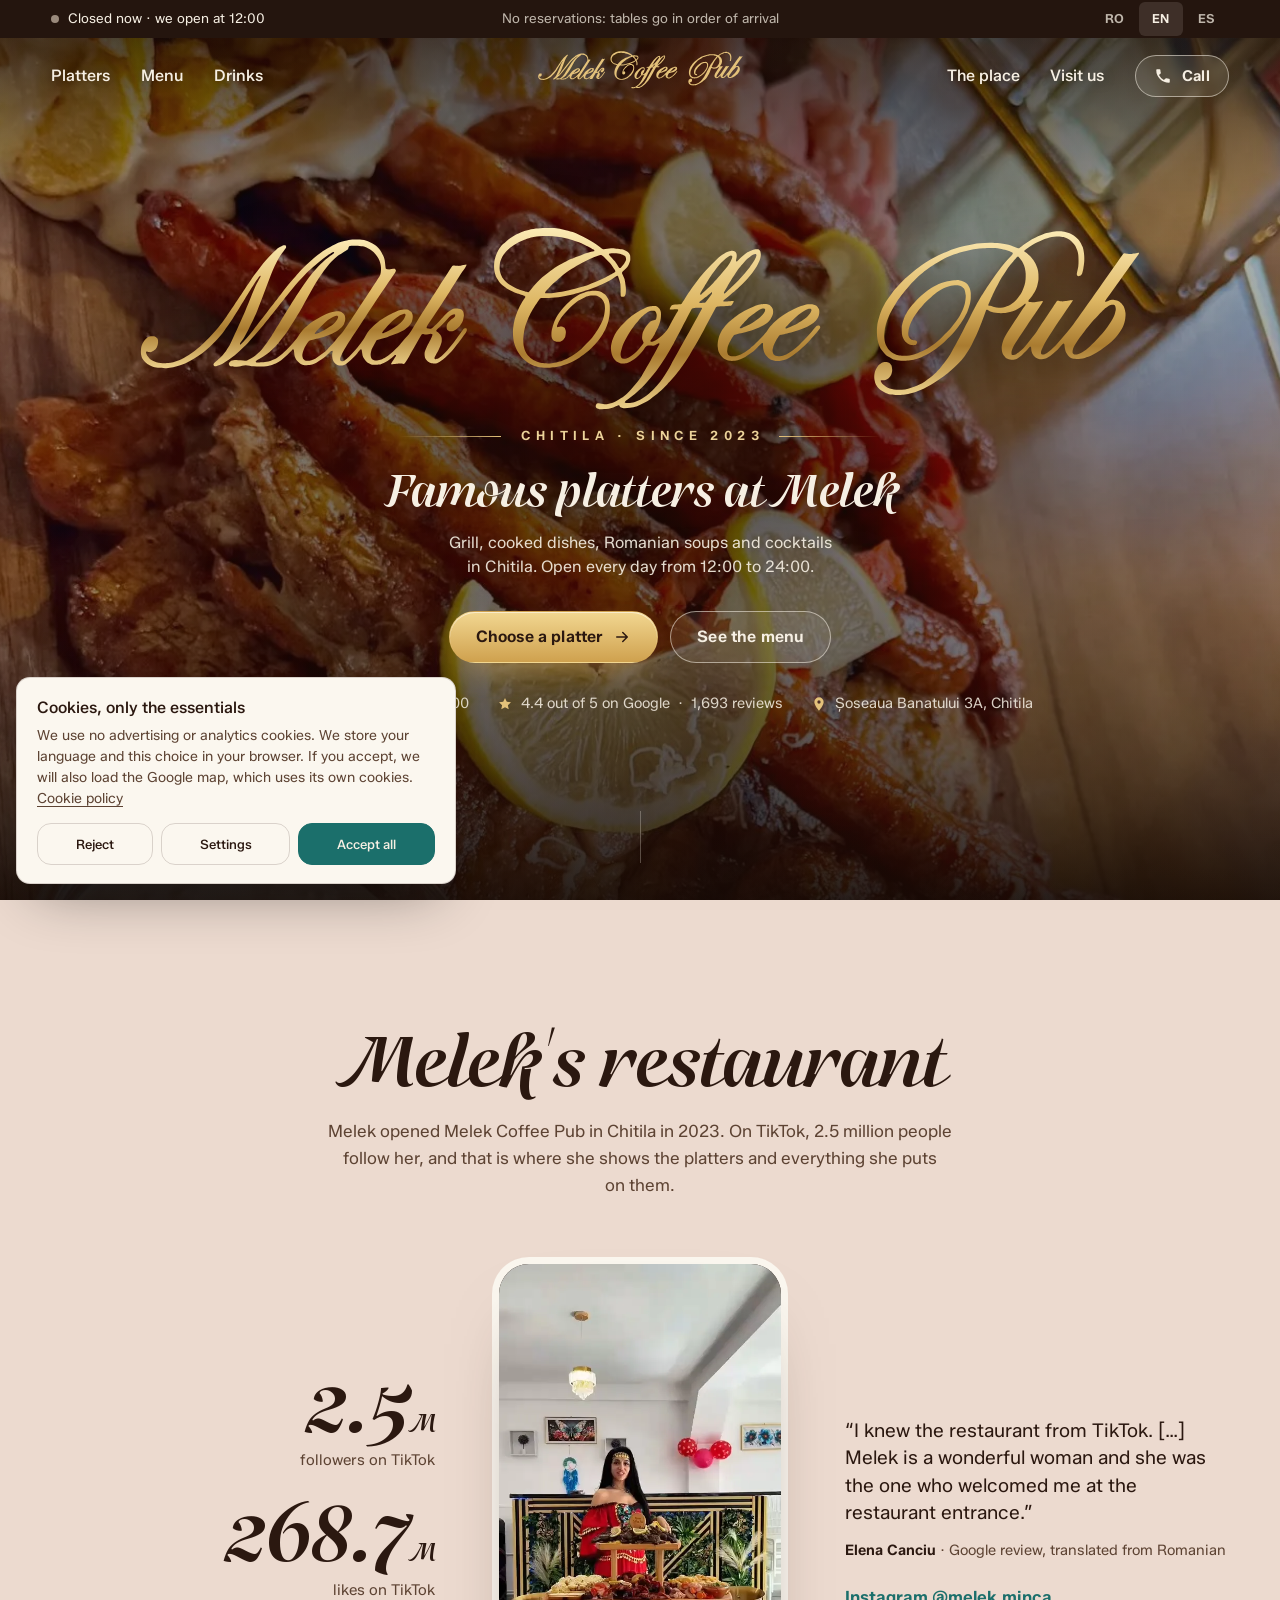
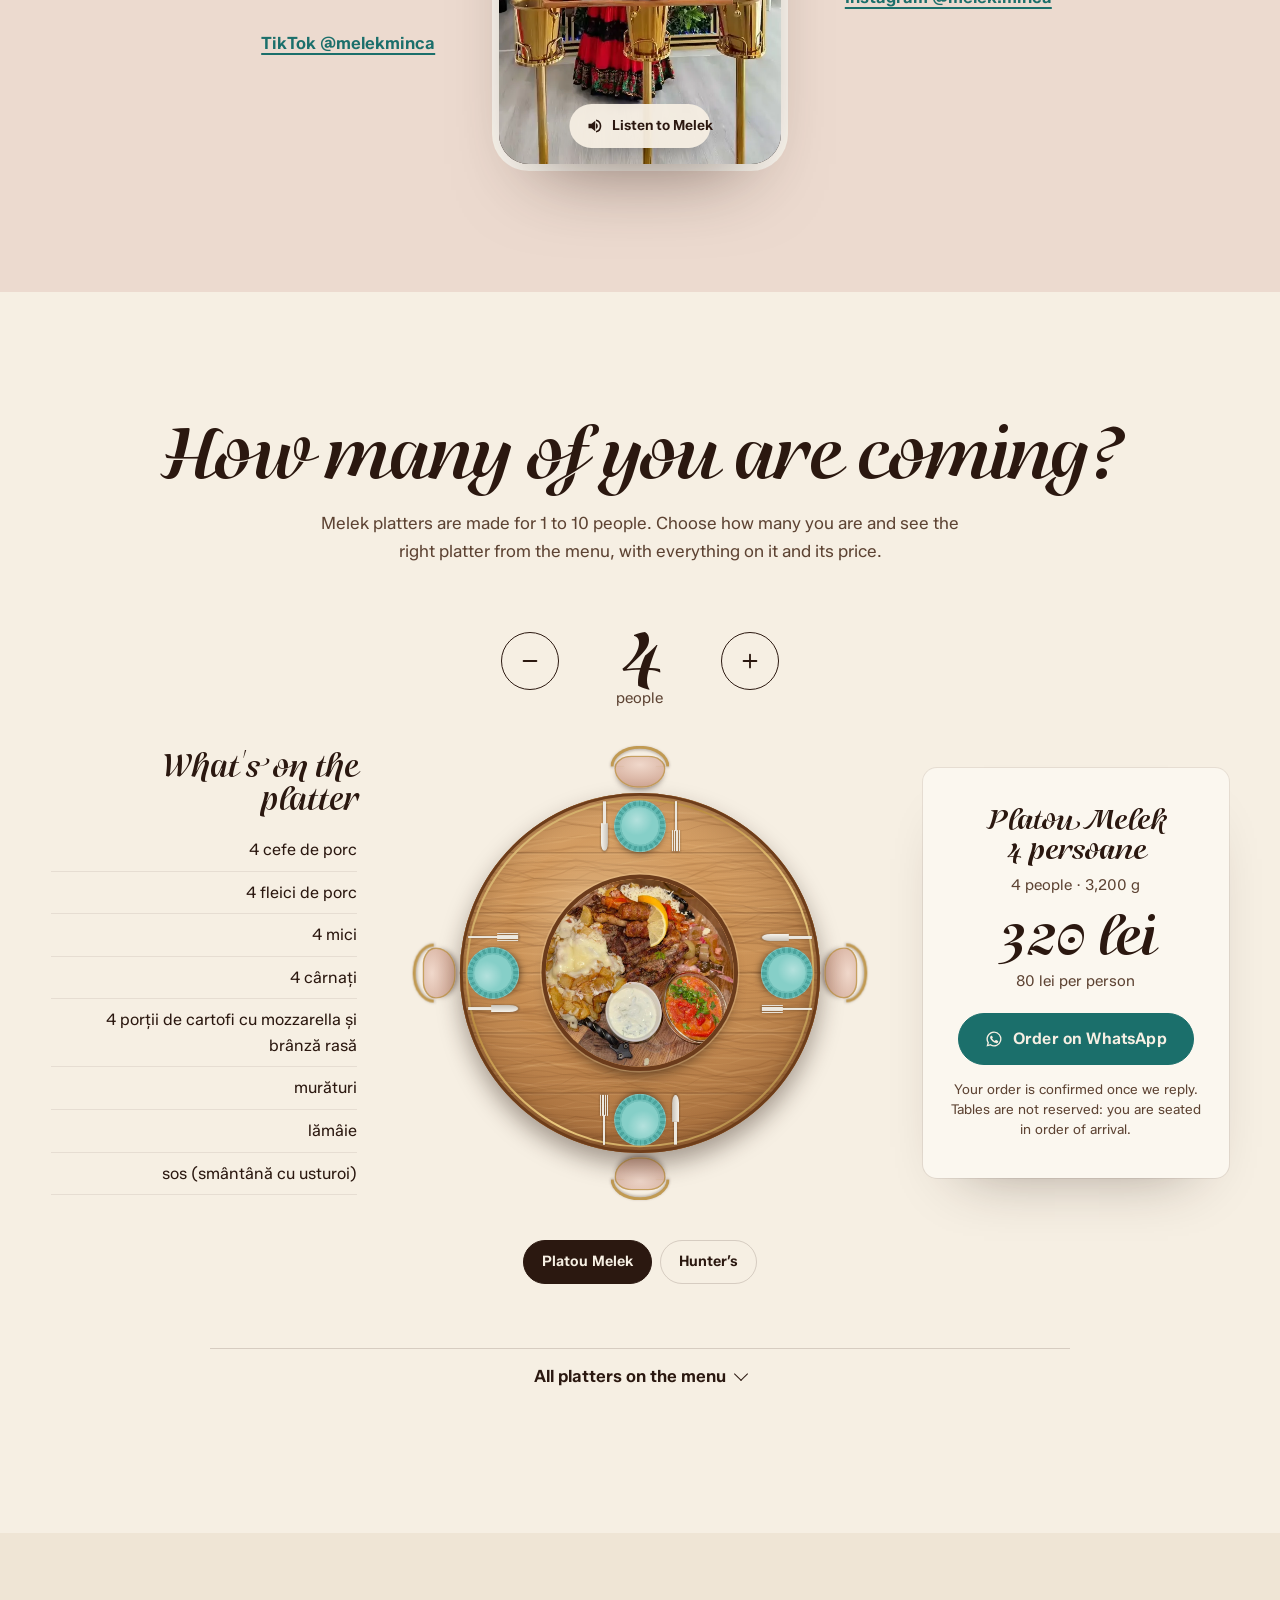
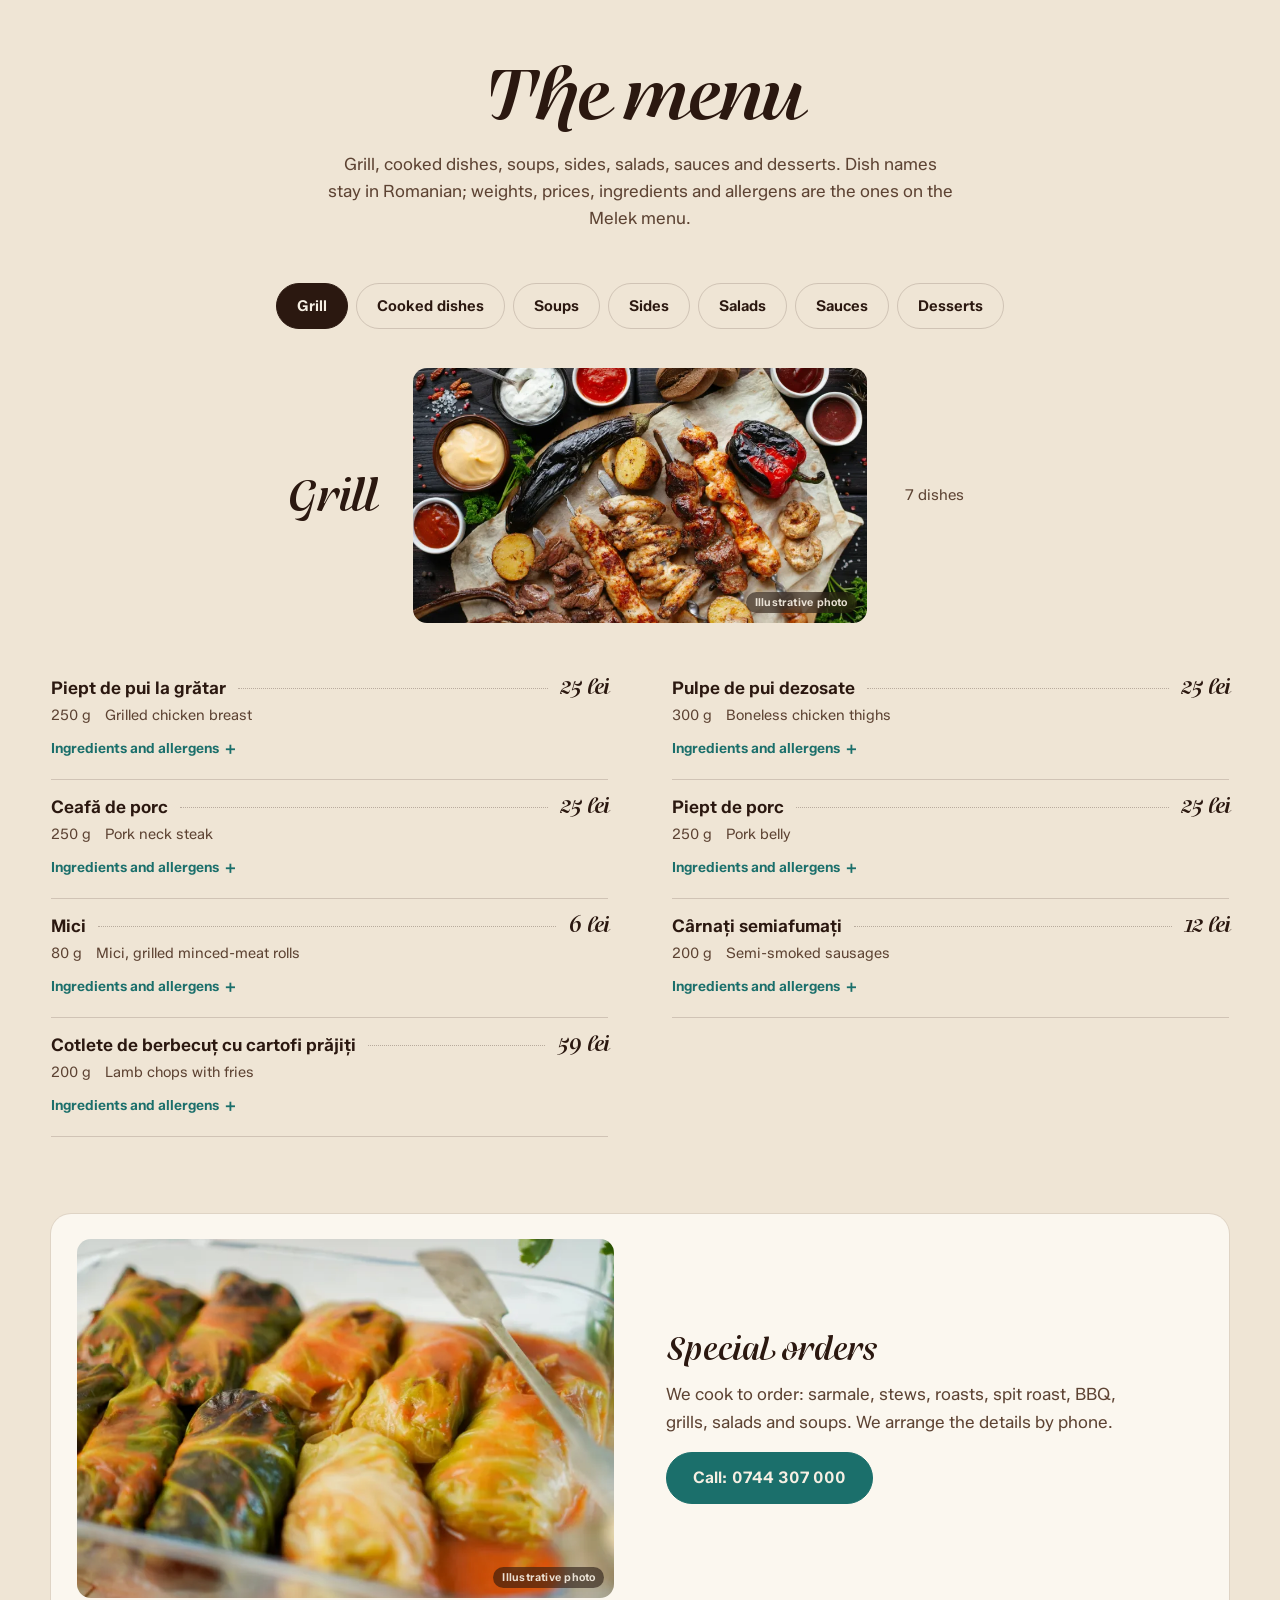
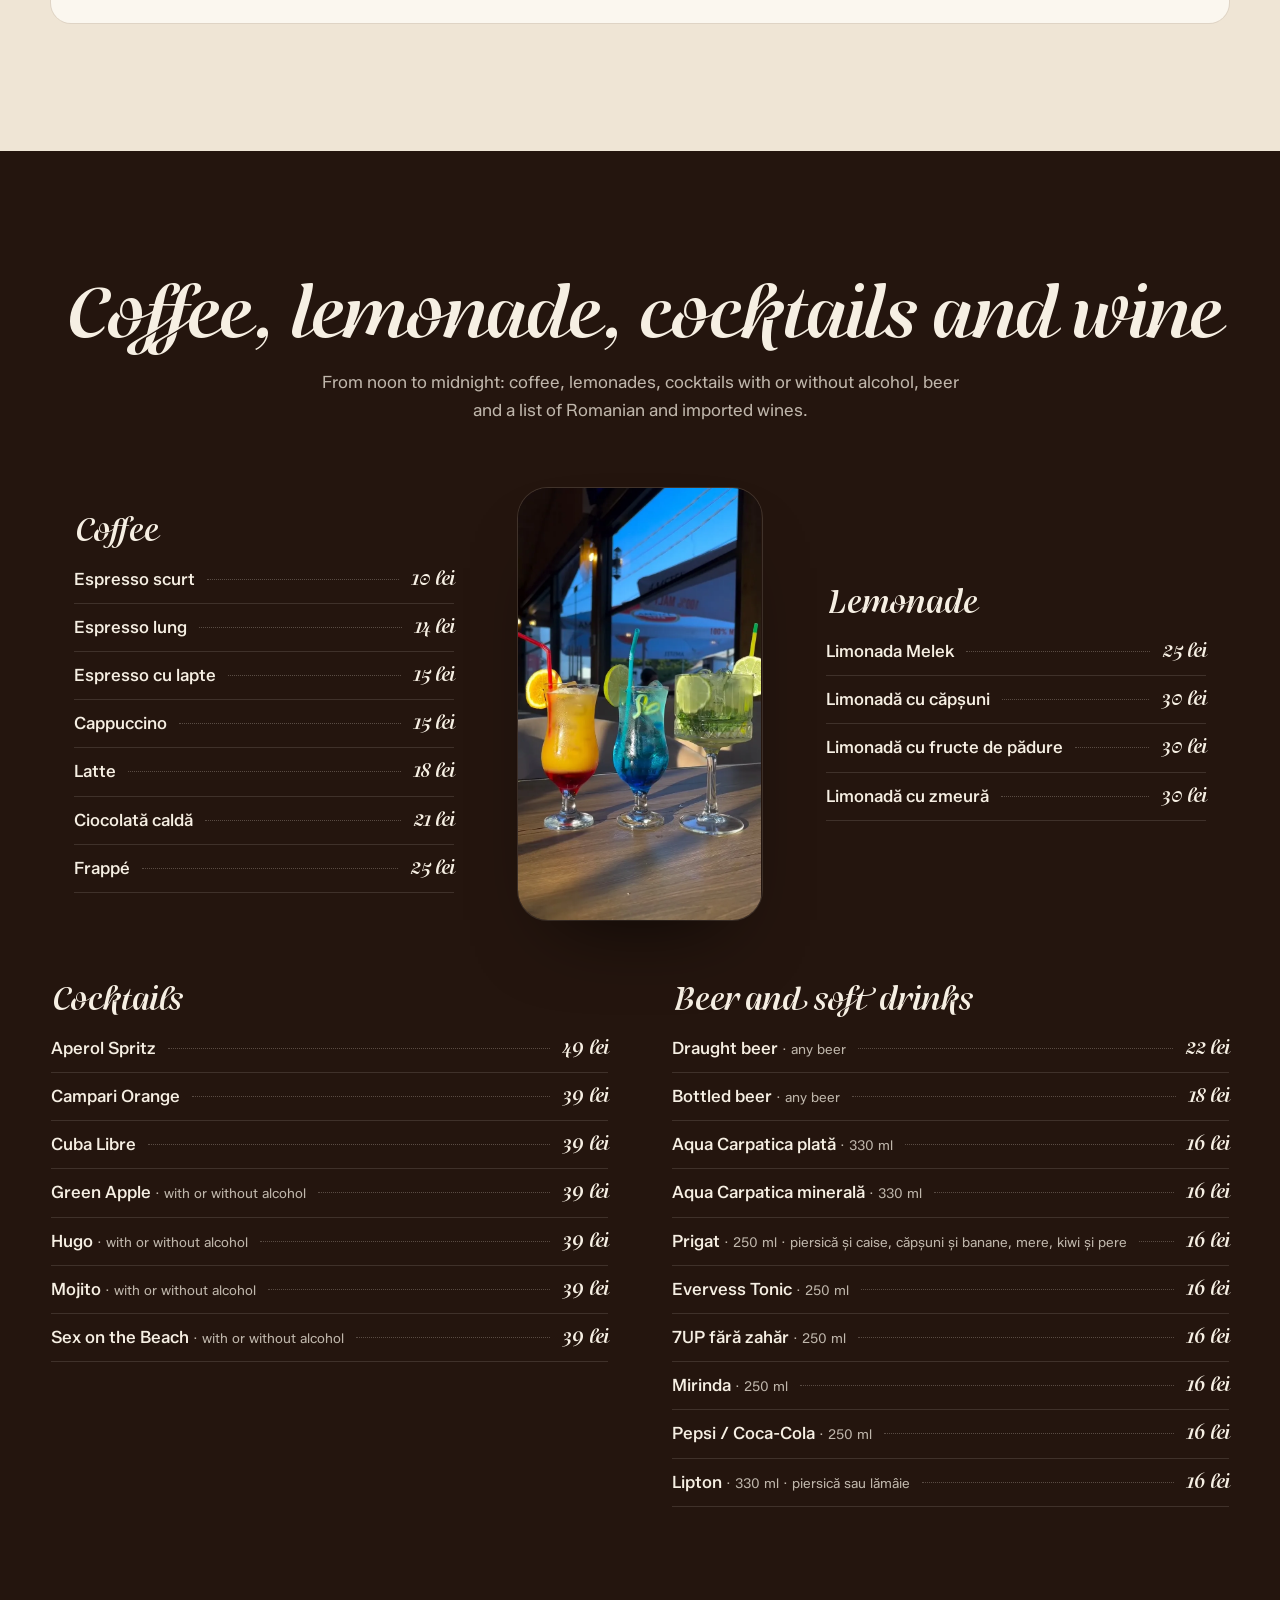
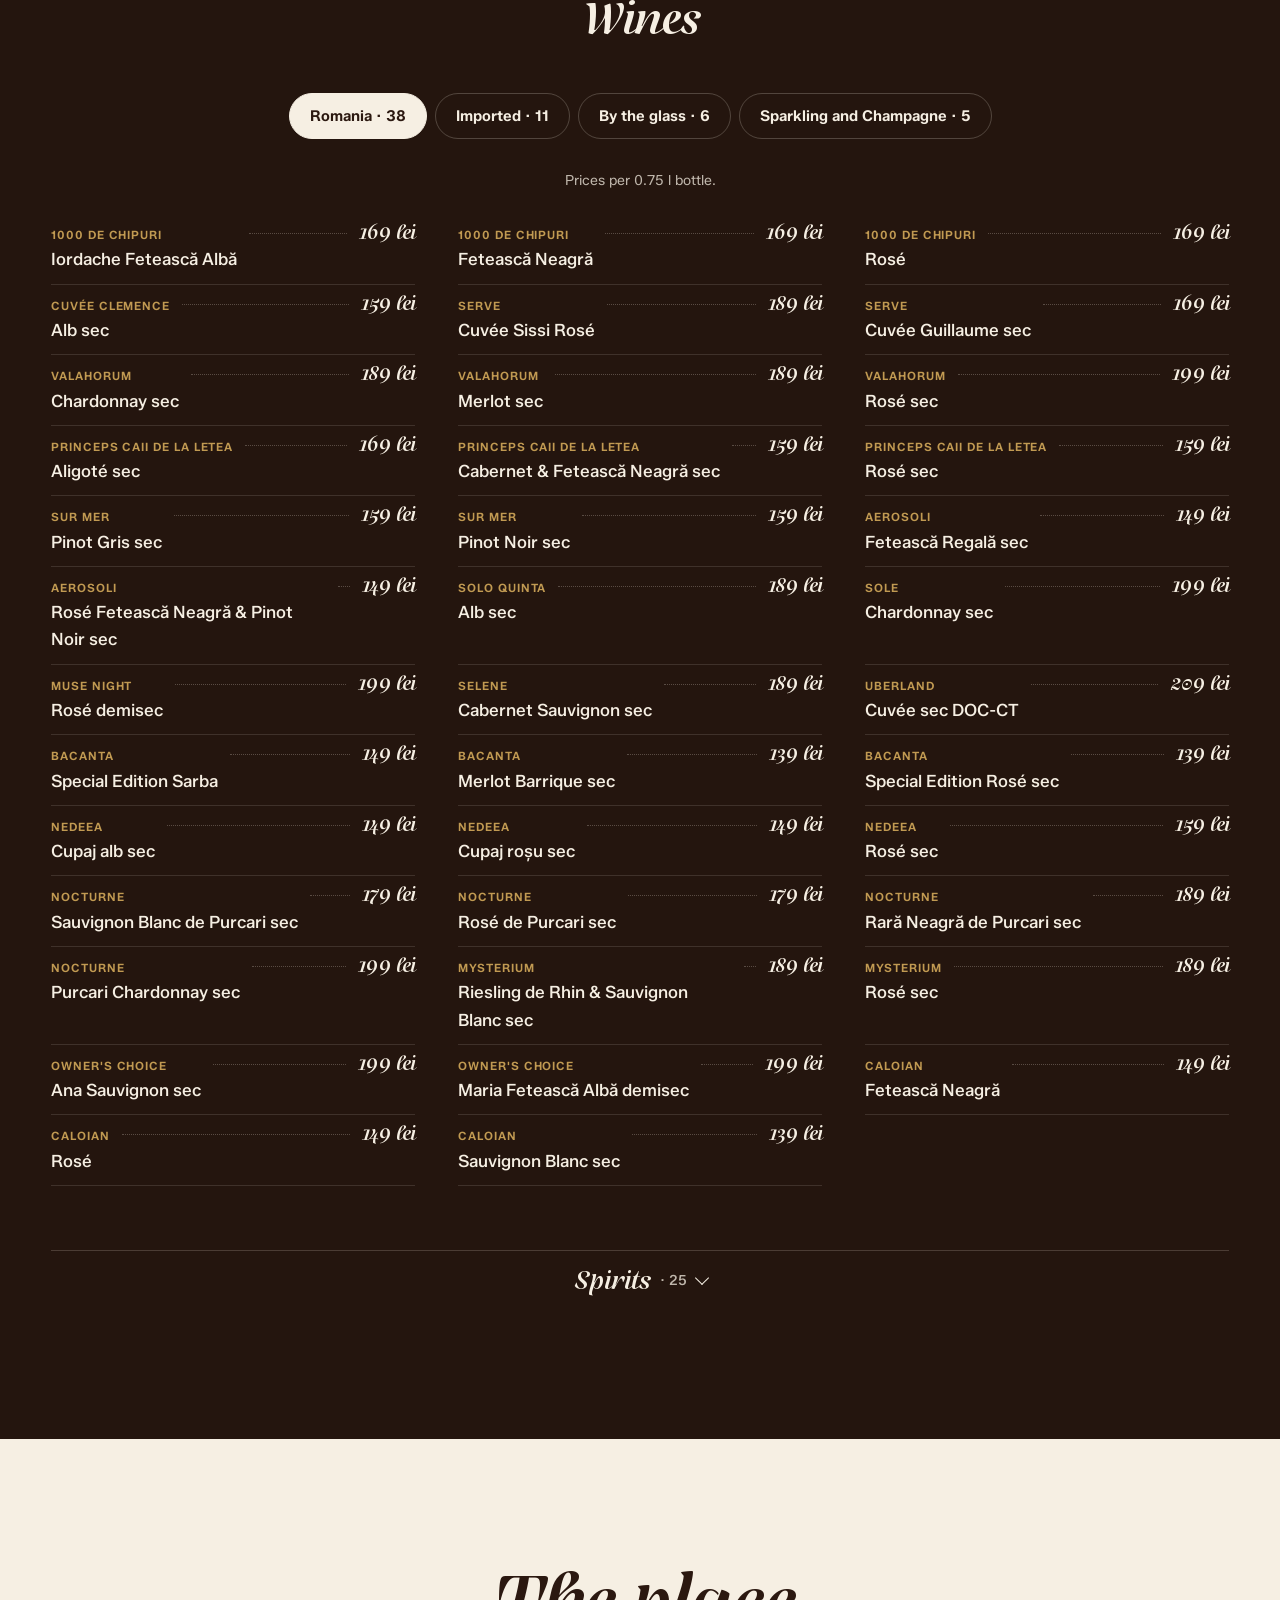
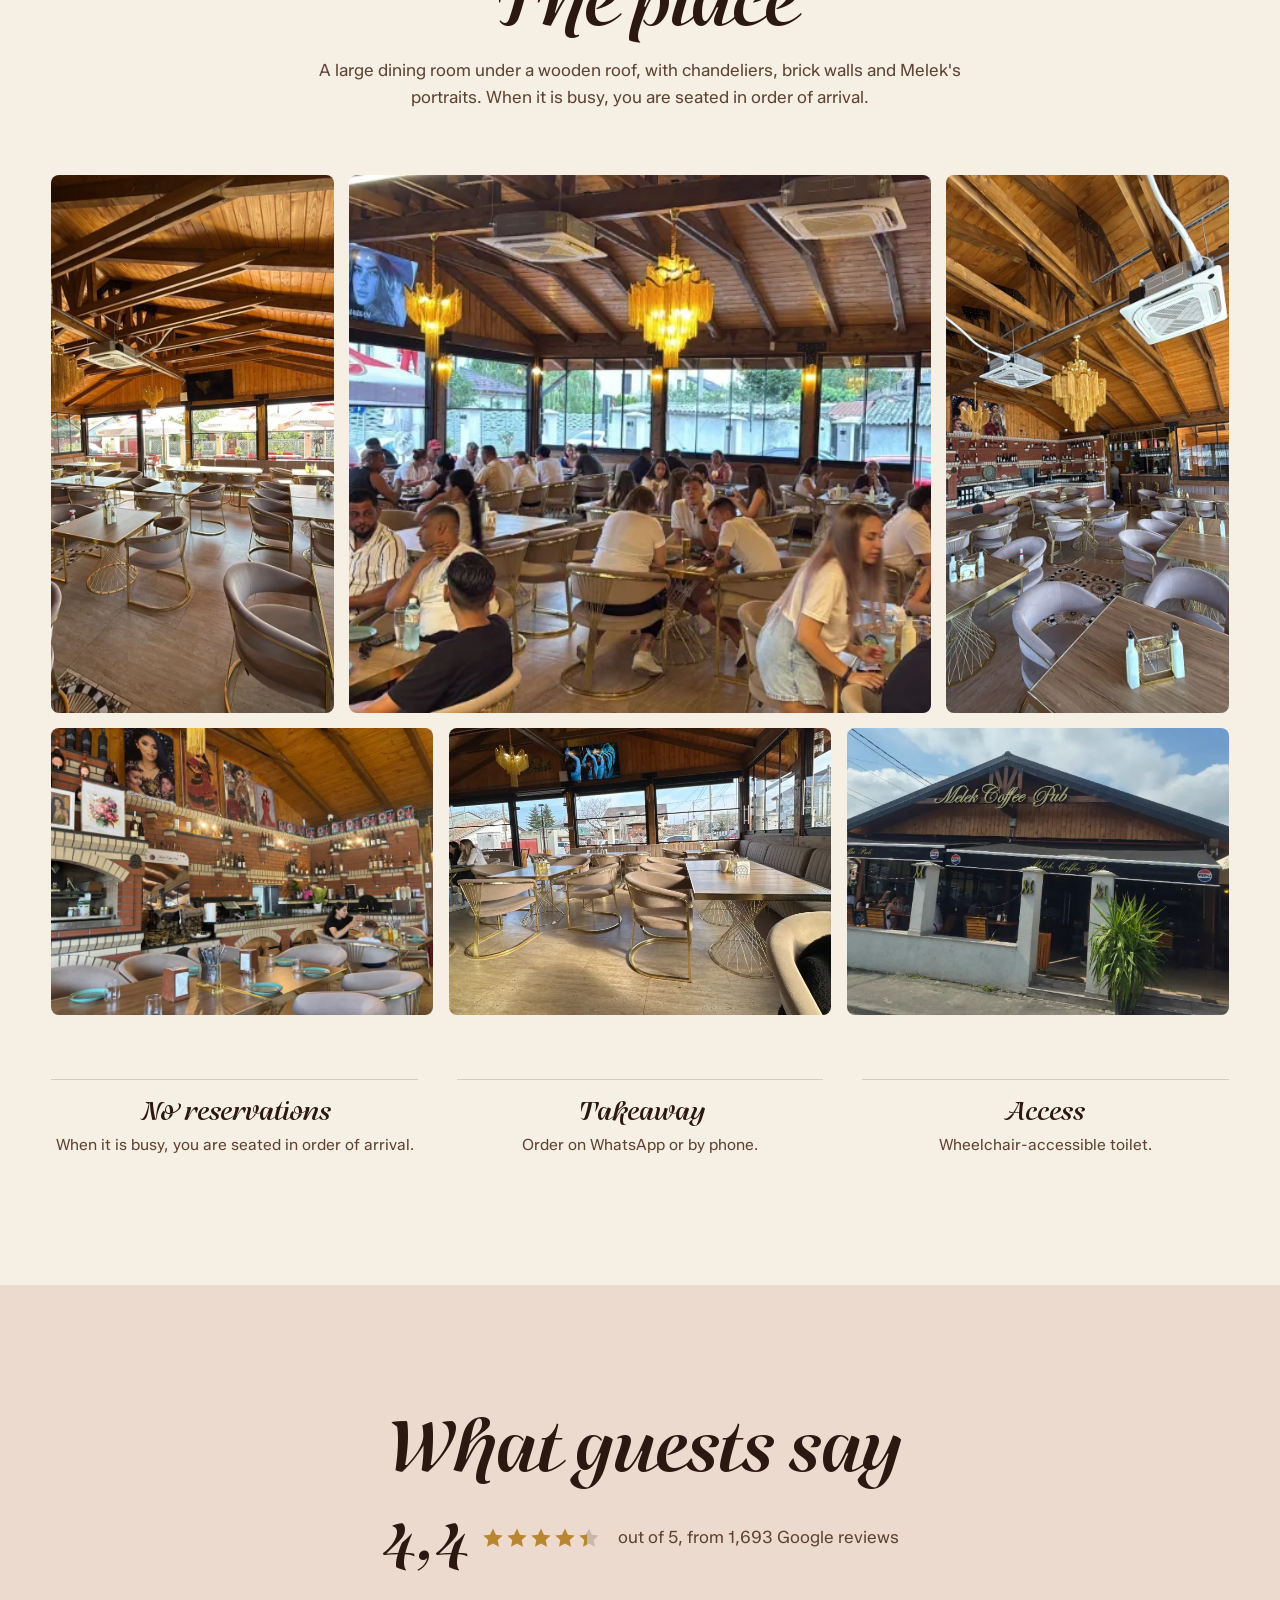
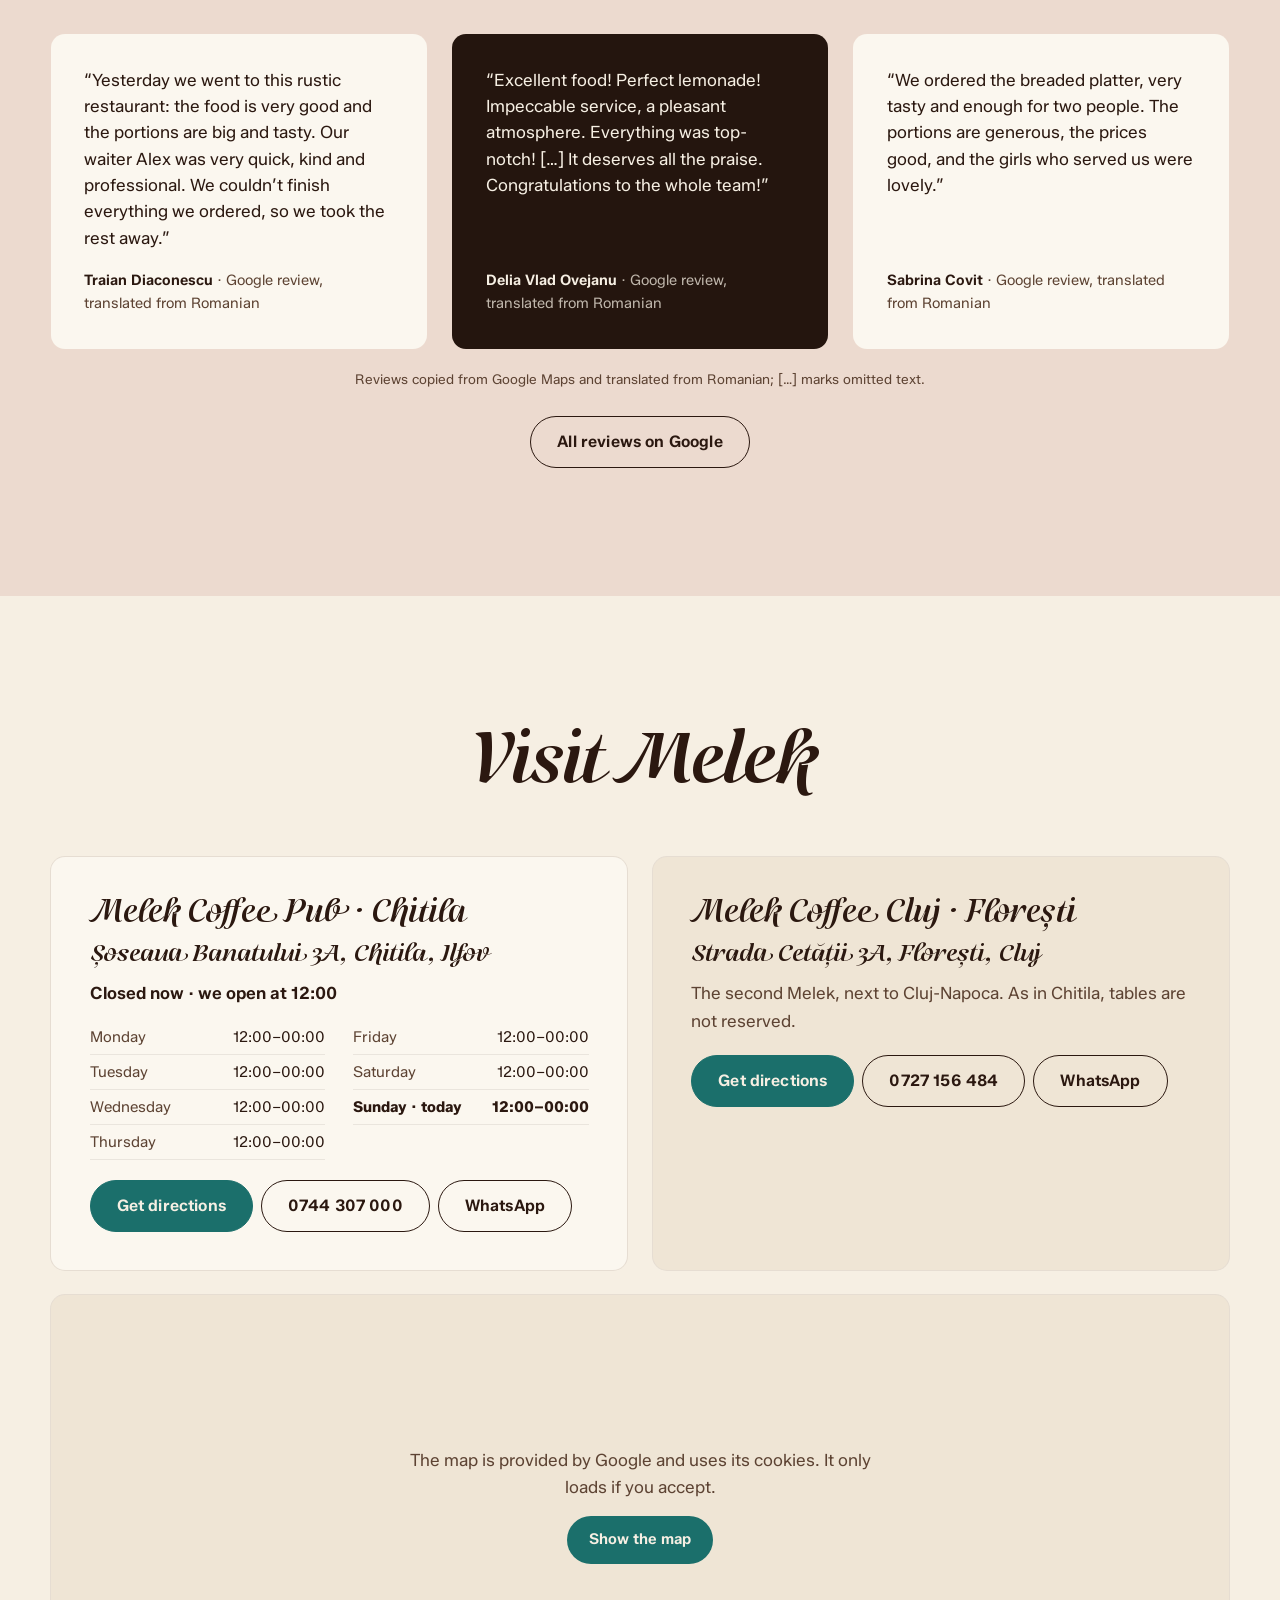
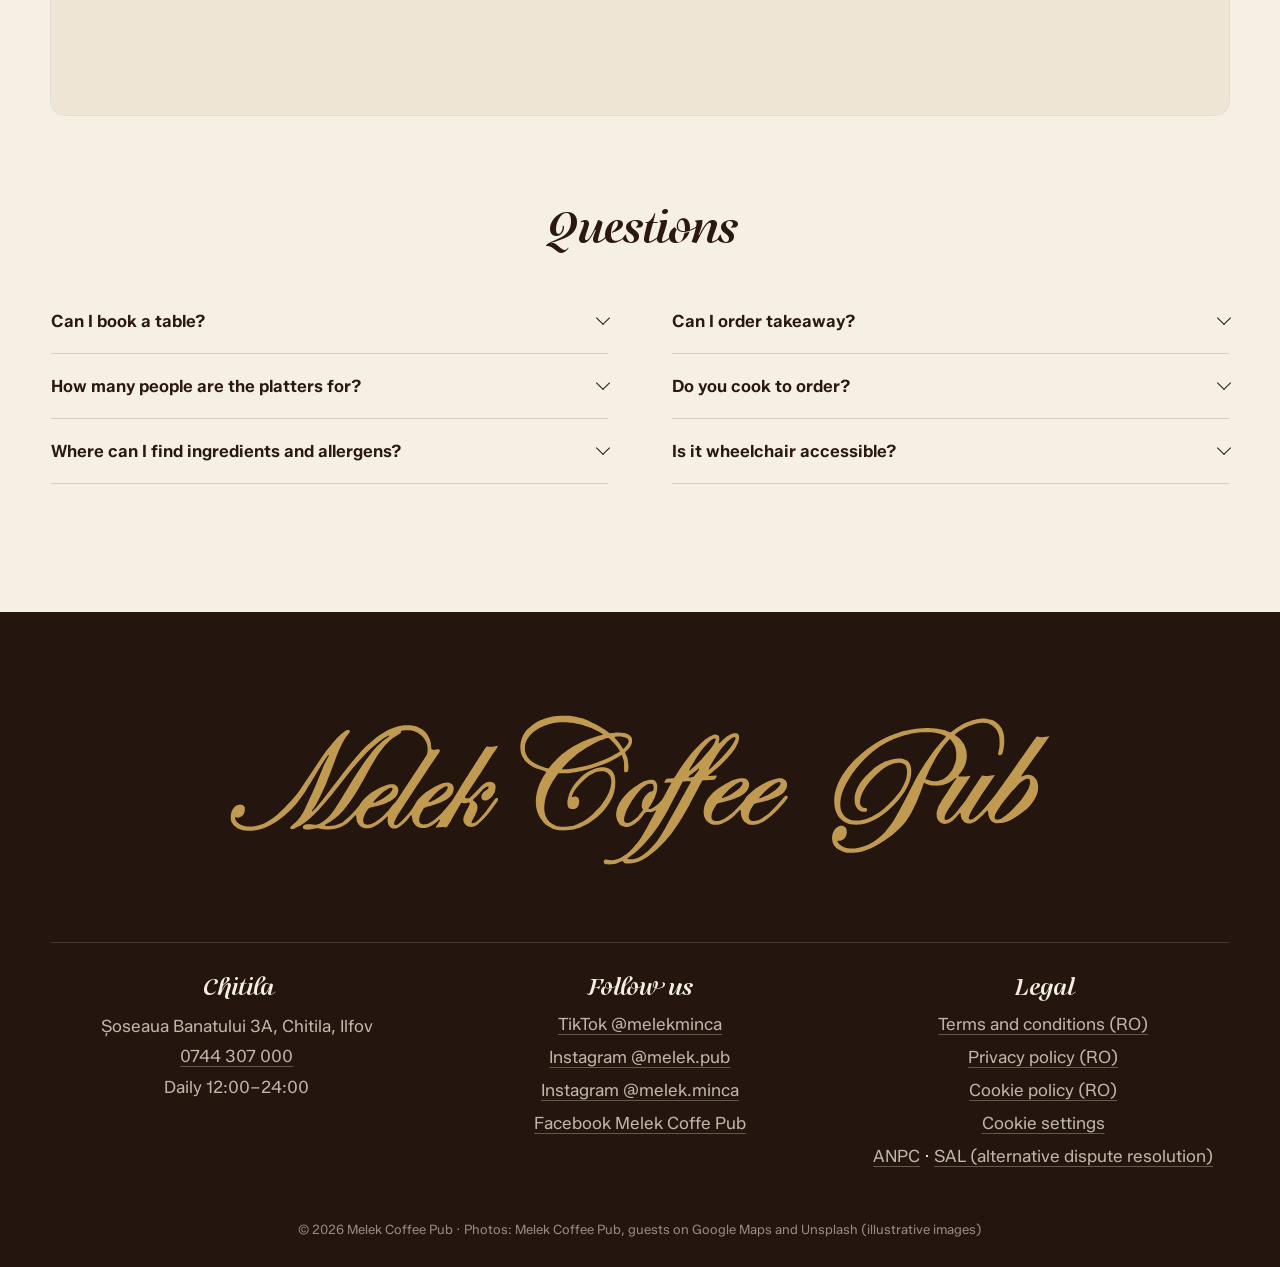
==== commit 8900dbc3: "Mesa redonda vista desde arriba y fotos nuevas de la carta - Planificador: fuera el quemado Lichtenb" ====
--- a/index.html
+++ b/index.html
@@ -25,7 +25,7 @@
 <link rel="preload" as="image" href="assets/vid/hero-1600-poster.webp" media="(min-aspect-ratio: 4/5)">
 <link rel="preload" as="image" href="assets/vid/hero-720-poster.webp" media="(max-aspect-ratio: 4/5)">
 <link rel="stylesheet" href="css/fonts.css?v=1">
-<link rel="stylesheet" href="css/style.css?v=16">
+<link rel="stylesheet" href="css/style.css?v=17">
 <link rel="stylesheet" href="css/legal.css?v=1">
 <script type="application/ld+json">
 {
@@ -153,34 +153,33 @@
   </div>
 </section>
 
-<!-- 3 · Estrella: «¿Cuántos sois?» → la tabla crece, se queman las líneas Lichtenberg y sale el platou de la carta -->
+<!-- 3 · Estrella: «¿Cuántos sois?» → la mesa redonda se llena, la tabla real de Melek crece en el centro y sale el platou de la carta -->
 <section class="platouri" id="platouri" aria-labelledby="pl-h">
   <div class="wrap">
     <h2 class="h2" id="pl-h" data-i18n="pl.h">Câți sunteți la masă?</h2>
     <p class="lead" data-i18n="pl.p">Platourile Melek sunt pentru 1 până la 10 persoane. Alege câți sunteți și vezi platoul potrivit din meniu, cu tot ce conține și cât costă.</p>
 
-    <div class="stepper" role="group" aria-labelledby="pl-count-l">
-      <button type="button" class="step" data-step="-1" aria-label="O persoană mai puțin" data-i18n-attr="aria-label:pl.minus"><svg viewBox="0 0 24 24" aria-hidden="true"><path d="M5 12h14"/></svg></button>
-      <p class="step-n"><output data-count-out>4</output> <span id="pl-count-l" data-count-label>persoane</span></p>
-      <button type="button" class="step" data-step="1" aria-label="O persoană în plus" data-i18n-attr="aria-label:pl.plus"><svg viewBox="0 0 24 24" aria-hidden="true"><path d="M5 12h14M12 5v14"/></svg></button>
-    </div>
-
-    <div class="table" data-table>
-      <div class="seats seats-t" data-seats="top"></div>
-      <div class="board" data-board>
+    <div class="planner">
+      <div class="stepper" role="group" aria-labelledby="pl-count-l">
+        <button type="button" class="step" data-step="-1" aria-label="O persoană mai puțin" data-i18n-attr="aria-label:pl.minus"><svg viewBox="0 0 24 24" aria-hidden="true"><path d="M5 12h14"/></svg></button>
+        <p class="step-n"><output data-count-out>4</output> <span id="pl-count-l" data-count-label>persoane</span></p>
+        <button type="button" class="step" data-step="1" aria-label="O persoană în plus" data-i18n-attr="aria-label:pl.plus"><svg viewBox="0 0 24 24" aria-hidden="true"><path d="M5 12h14M12 5v14"/></svg></button>
+      </div>
+
+      <div class="table" data-table>
+        <div class="t-chairs" data-chairs aria-hidden="true"></div>
         <canvas class="board-wood" aria-hidden="true"></canvas>
-        <canvas class="board-burn" aria-hidden="true"></canvas>
-        <div class="plates" data-plates aria-hidden="true"></div>
-        <p class="board-label" data-board-label aria-hidden="true"></p>
+        <div class="t-plates" data-plates aria-hidden="true"></div>
+        <div class="t-platters">
+          <figure class="platter"><img alt="" width="720" height="720" decoding="async" sizes="(max-width: 899px) 44vw, 260px"><span class="platter-name" aria-hidden="true"></span></figure>
+          <figure class="platter"><img alt="" width="720" height="720" decoding="async" sizes="(max-width: 899px) 44vw, 260px"><span class="platter-name" aria-hidden="true"></span></figure>
+        </div>
         <canvas class="board-fx" aria-hidden="true"></canvas>
       </div>
-      <div class="seats seats-b" data-seats="bottom"></div>
-    </div>
-
-    <div class="choice" data-choice role="group" aria-label="Alege platoul" data-i18n-attr="aria-label:pl.choose"></div>
-
-    <p class="sr" aria-live="polite" data-announce></p>
-    <div class="result" data-result>
+
+      <div class="choice" data-choice role="group" aria-label="Alege platoul" data-i18n-attr="aria-label:pl.choose"></div>
+      <p class="sr" aria-live="polite" data-announce></p>
+
       <div class="result-list">
         <h3 class="h3" data-i18n="pl.contains">Ce e pe platou</h3>
         <ul class="contents" data-contents></ul>
@@ -194,10 +193,6 @@
         <a class="btn btn-wa" href="#" target="_blank" rel="noopener" data-wa><svg class="ico" viewBox="0 0 24 24" aria-hidden="true"><path d="M12 2a10 10 0 0 0-8.6 15.1L2 22l5-1.3A10 10 0 1 0 12 2zm0 18.2a8.2 8.2 0 0 1-4.2-1.2l-.3-.2-3 .8.8-2.9-.2-.3A8.2 8.2 0 1 1 12 20.2zm4.5-6.1c-.2-.1-1.5-.7-1.7-.8s-.4-.1-.6.1-.7.8-.8 1-.3.2-.5.1a6.7 6.7 0 0 1-3.3-2.9c-.3-.4.3-.4.7-1.3a.5.5 0 0 0 0-.5l-.8-1.8c-.2-.5-.4-.4-.6-.4h-.5a1 1 0 0 0-.7.3 3 3 0 0 0-.9 2.2 5.2 5.2 0 0 0 1.1 2.7 11.8 11.8 0 0 0 4.5 4c1.7.7 2.3.8 3.2.7a2.7 2.7 0 0 0 1.8-1.3 2.2 2.2 0 0 0 .2-1.3c-.1-.1-.3-.2-.5-.3z"/></svg><span data-i18n="pl.wa">Comandă pe WhatsApp</span></a>
         <p class="fine" data-i18n="pl.fine">Comanda e confirmată după ce îți răspundem. La masă nu se fac rezervări: intri în ordinea sosirii.</p>
       </div>
-      <figure class="result-photo" data-r-photo>
-        <img alt="" width="900" height="900" loading="lazy" decoding="async" data-r-img>
-        <div class="result-nophoto" data-r-nophoto hidden><span>Pane</span></div>
-      </figure>
     </div>
 
     <details class="all" open data-all-details>
@@ -268,7 +263,7 @@
 Acest produs poate conține urme de gluten,ouă,soia, lapte,susan,alune,arahideși nucă.</p></details></article><article class="item"><div class="item-top"><h4 class="item-n">Înghețată (lămâie, cocos sau ananas)</h4><span class="item-dots" aria-hidden="true"></span><span class="item-p">29 lei</span></div><p class="item-sub"></p><details class="item-d"><summary>Ingrediente și alergeni</summary><p lang="ro">Ingrediente: Apă, zahăr, sirop de glucoză,LAPTE praf degresat, grăsime vegetală (cocos), pastă aromatizantă cocos (zahăr, ulei vegetal de rapiță,LAPTEpraf degresat,ZER praf,LAPTEpraf integral, emulsifiant lecitină dinSOIA, arome, unt de cacao, sare iodată), variegato cocos (zahăr, ulei de floarea soarelui, rapița de nucă de cocos, praf de zer, lapte praf degresat, migdale tocate, napolitane (făină de grâu, ulei vegetal (de palmier), emulgator: lecitină din floarea-soarelui, sare, agent de dospire: E500, grăsimi vegetale (cocos), unt de cacao, pastă de alune, emulsificator (lecitină dinSOIA), sirop de glucoză, arome, proteine din LAPTE), dextroză, maltodextrină, emulsifiant (mono- și digliceride ale acizilor grași),stabilizatori (gumă guar, gumă carruba, carboximetil-celuloză), ou sub formă de pulberi.
 Acest produs poate conține urme de gluten,ouă,soia, lapte,susan,alune,arahideși nucă.</p></details></article></div></div><!--/PRE:menu--></div>
     <div class="special">
-      <figure class="special-img"><img src="assets/img/sarmale-800.webp" srcset="assets/img/sarmale-800.webp 800w, assets/img/sarmale-1400.webp 1400w" sizes="(max-width: 899px) 92vw, 44vw" width="1400" height="921" loading="lazy" decoding="async" alt="Sarmale cu mămăligă, varză și smântână" data-i18n-attr="alt:sp.alt"></figure>
+      <figure class="special-img"><img src="assets/img/m-sarmale-800.webp" srcset="assets/img/m-sarmale-800.webp 800w, assets/img/m-sarmale-1400.webp 1400w" sizes="(max-width: 899px) 92vw, 44vw" width="1400" height="933" loading="lazy" decoding="async" alt="Sarmale în sos de roșii, într-o tavă" data-i18n-attr="alt:sp.alt"><figcaption class="stock-note" data-i18n="ph.stock">Imagine de prezentare</figcaption></figure>
       <div class="special-txt">
         <h3 class="h3" data-i18n="sp.h">Comenzi speciale</h3>
         <p data-i18n="sp.p">Gătim la cerere sarmale, tocane, fripturi, protap, BBQ, grătare, salate și ciorbe. Detaliile le stabilim la telefon.</p>
@@ -426,7 +421,7 @@
         </ul>
       </div>
     </div>
-    <p class="foot-line"><span>© 2026 Melek Coffee Pub</span> · <span data-i18n="ft.photos">Fotografii: Melek Coffee Pub și clienți pe Google Maps</span></p>
+    <p class="foot-line"><span>© 2026 Melek Coffee Pub</span> · <span data-i18n="ft.photos">Fotografii: Melek Coffee Pub, clienți pe Google Maps și Unsplash (imagini de prezentare)</span></p>
   </div>
 </footer>
 
@@ -436,11 +431,10 @@
   <a href="https://www.google.com/maps/dir/?api=1&amp;destination=44.4993272,25.9949616" target="_blank" rel="noopener"><svg class="ico" viewBox="0 0 24 24" aria-hidden="true"><path d="M12 2a7 7 0 0 0-7 7c0 5.2 7 13 7 13s7-7.8 7-13a7 7 0 0 0-7-7zm0 9.5A2.5 2.5 0 1 1 12 6.5a2.5 2.5 0 0 1 0 5z"/></svg><span data-i18n="ab.route">Traseu</span></a>
 </nav>
 
-<script src="js/lang.js?v=2"></script>
+<script src="js/lang.js?v=3"></script>
 <script src="js/i18n.js?v=1" data-site="melek-coffee-pub" data-base="ro" data-langs="ro,en,es"></script>
 <script src="js/consent.js?v=1" data-site="melek-coffee-pub" data-policy="cookies.html"></script>
 <script src="js/data.js?v=1"></script>
-<script src="js/burns.js?v=2" defer></script>
-<script src="js/main.js?v=17" defer></script>
+<script src="js/main.js?v=18" defer></script>
 </body>
 </html>
--- a/css/style.css
+++ b/css/style.css
@@ -1,5 +1,5 @@
 /* Melek Coffee Pub · «Sub fronton»: la sala de Melek (madera de miel, platos turquesa, terciopelo rosado, candelabros)
-   y sus tablas de platou con quemado Lichtenberg. Eje simétrico; Telma para titulares, Zalando Sans para texto. */
+   y sus tablas de platou sobre una mesa redonda vista desde arriba. Eje simétrico; Telma para titulares, Zalando Sans para texto. */
 
 :root {
   --paper: #f6efe3;
@@ -217,80 +217,86 @@
 .step-n output { font: 500 clamp(64px, 6vw, 92px)/.9 var(--ff-d); font-variant-numeric: lining-nums tabular-nums; }
 .step-n span { margin-top: 6px; font-size: 15px; color: var(--ink-2); }
 
-.table { position: relative; isolation: isolate; width: min(100%, 1080px); margin-inline: auto; padding-inline: 4.5%; }
-.seats { position: relative; height: clamp(46px, 6vw, 70px); }
-.seat {
-  position: absolute; top: 0; width: clamp(40px, 5.6vw, 64px); aspect-ratio: 1; translate: -50% 0;
-  border: 0; padding: 0; background: none; border-radius: 50%;
-  -webkit-tap-highlight-color: transparent;
-}
-.seat::before { /* el asiento de terciopelo visto desde arriba */
-  content: ""; position: absolute; inset: 12% 8% 4%; border-radius: 46% 46% 40% 40%;
-  background: radial-gradient(120% 90% at 50% 30%, #f3e4db, var(--blush-2)); box-shadow: inset 0 0 0 1.5px rgba(193, 154, 82, .55);
-  transition: background .3s var(--ease), box-shadow .3s var(--ease), scale .3s var(--ease);
-}
-.seat::after { /* respaldo con aro dorado */
-  content: ""; position: absolute; left: 4%; right: 4%; top: 0; height: 42%; border-radius: 50% 50% 0 0 / 100% 100% 0 0;
-  border: 3px solid var(--brass); border-bottom: 0; opacity: .55; transition: opacity .3s;
-}
-.seats-b .seat::after { top: auto; bottom: 0; border-radius: 0 0 50% 50% / 0 0 100% 100%; border: 3px solid var(--brass); border-top: 0; }
-.seats-b .seat::before { inset: 4% 8% 12%; }
-.seat[aria-pressed="true"]::before { background: radial-gradient(120% 90% at 50% 30%, #e9cbbb, #c99a86); box-shadow: inset 0 0 0 2px var(--brass), 0 6px 14px -8px rgba(43, 24, 16, .6); }
-.seat[aria-pressed="true"]::after { opacity: 1; }
-@media (hover: hover) and (pointer: fine) { .seat:hover::before { scale: 1.06; } }
-
-.board { position: relative; aspect-ratio: 1000 / 300; margin-block: 2px; }
-.board canvas { position: absolute; inset: 0; width: 100%; height: 100%; }
-.board::before, .board::after { /* asas de hierro como las de sus tablas */
-  content: ""; position: absolute; top: 50%; width: 5.2%; height: 34%; translate: 0 -50%;
-  border: clamp(4px, .6vw, 7px) solid #2a221d; border-radius: 40%; z-index: -1;
-  box-shadow: inset 1px 1px 0 rgba(255, 255, 255, .12);
-}
-.board::before { left: -3.4%; border-right: 0; border-radius: 60% 0 0 60%; }
-.board::after { right: -3.4%; border-left: 0; border-radius: 0 60% 60% 0; }
-.board-fx { pointer-events: none; inset: -40% -6% !important; width: 112% !important; height: 180% !important; }
-.plates { position: absolute; inset: 0; pointer-events: none; }
+/* la mesa: redonda y vista desde arriba. Tres columnas simétricas: lo que lleva | la mesa | precio y pedido */
+.planner {
+  --tw: clamp(360px, 37vw, 540px);
+  display: grid; grid-template-columns: minmax(0, 1fr) var(--tw) minmax(0, 1fr);
+  grid-template-areas: ". step ." "list table card" ". choice .";
+  column-gap: clamp(28px, 3.6vw, 60px); align-items: center;
+}
+.planner > .stepper { grid-area: step; }
+.table { grid-area: table; position: relative; width: 100%; aspect-ratio: 1; container-type: inline-size; isolation: isolate; }
+.table > * { position: absolute; inset: 0; margin: 0; }
+.table canvas { width: 100%; height: 100%; }
+.t-chairs { z-index: 0; } .board-wood { z-index: 1; } .t-plates { z-index: 2; } .t-platters { z-index: 3; } .board-fx { z-index: 4; }
+.t-chairs, .t-plates, .board-fx { pointer-events: none; }
+
+/* sillas de terciopelo con respaldo de latón, mirando al centro (las mueve el JS por el borde) */
+.chair, .plate { position: absolute; left: 50%; top: 50%; opacity: 0; transition: transform .8s var(--ease), opacity .45s var(--ease); }
+.chair.on, .plate.on { opacity: 1; }
+.chair { width: 12.5cqw; height: 9cqw; }
+.chair::before { /* el asiento */
+  content: ""; position: absolute; inset: 24% 7% 0; border-radius: 34% 34% 46% 46% / 40% 40% 60% 60%;
+  background: radial-gradient(120% 100% at 50% 28%, #f0d8cb, #c4937e);
+  box-shadow: inset 0 0 0 .3cqw rgba(193, 154, 82, .85), 0 .9cqw 1.4cqw -.7cqw rgba(43, 24, 16, .6);
+}
+.chair::after { /* el respaldo */
+  content: ""; position: absolute; left: 0; right: 0; top: 0; height: 50%;
+  border: .8cqw solid var(--brass); border-bottom: 0; border-radius: 50% 50% 0 0 / 100% 100% 0 0;
+  filter: drop-shadow(0 .3cqw .3cqw rgba(43, 24, 16, .35));
+}
+
+/* platos turquesa del local, con tenedor (a la izquierda del comensal) y cuchillo */
 .plate {
-  position: absolute; width: 5.4%; aspect-ratio: 1; translate: -50% -50%; border-radius: 50%;
-  background: radial-gradient(circle at 46% 40%, rgba(255, 255, 255, .35), rgba(255, 255, 255, 0) 38%), radial-gradient(circle, #86cfc8 0 50%, #6fbfb8 51% 55%, transparent 56%), repeating-conic-gradient(#5db6af 0 7deg, #4ba39c 7deg 14deg);
-  box-shadow: 0 6px 12px -6px rgba(30, 18, 10, .55), inset 0 0 0 1px rgba(255, 255, 255, .25);
-  scale: 0; opacity: 0; transition: scale .5s var(--ease), opacity .3s;
-}
-.plate.on { scale: 1; opacity: 1; }
-.board-label {
-  position: absolute; left: 37.2%; top: 37.33%; width: 25.6%; height: 25.33%; margin: 0;
-  display: grid; place-content: center; text-align: center; gap: .25em; pointer-events: none;
-  color: #3a1d0e; text-shadow: 0 0 1px rgba(58, 29, 14, .55), 0 1px 0 rgba(255, 233, 200, .25);
-}
-.board-label b { display: block; font: 500 clamp(14px, 2.2vw, 28px)/1 var(--ff-d); text-wrap: balance; }
-.board-label span { display: block; font: 600 clamp(10px, 1.2vw, 15px)/1.2 var(--ff); letter-spacing: .02em; }
-.board-label i { font-style: normal; }
-.board-label.burn-in { animation: burnin .9s var(--ease) both; }
-@keyframes burnin { 0% { color: #ffb36b; filter: blur(3px); text-shadow: 0 0 10px rgba(255, 122, 42, .9); } 55% { color: #b04a14; filter: blur(.4px); } 100% { color: #3a1d0e; filter: none; } }
-
-.choice { display: flex; flex-wrap: wrap; justify-content: center; gap: 8px; margin-top: clamp(26px, 3vw, 40px); min-height: 44px; }
+  width: 11cqw; aspect-ratio: 1; border-radius: 50%;
+  background: radial-gradient(circle at 44% 38%, rgba(255, 255, 255, .38), rgba(255, 255, 255, 0) 36%), radial-gradient(circle, #86cfc8 0 50%, #6fbfb8 51% 55%, transparent 56%), repeating-conic-gradient(#5db6af 0 7deg, #4ba39c 7deg 14deg);
+  box-shadow: 0 .9cqw 1.5cqw -.7cqw rgba(30, 18, 10, .6), inset 0 0 0 1px rgba(255, 255, 255, .25);
+}
+.plate::before, .plate::after { content: ""; position: absolute; top: 2%; height: 96%; filter: drop-shadow(0 .25cqw .25cqw rgba(30, 18, 10, .45)); }
+.plate::before { /* tenedor: mango fino y cuatro púas hacia el centro de la mesa */
+  left: calc(100% + 1.2cqw); width: 1.8cqw;
+  background: linear-gradient(90deg, transparent 34%, #ece8df 34% 66%, transparent 66%) top / 100% 60% no-repeat, repeating-linear-gradient(90deg, #ece8df 0 16%, transparent 16% 28%) bottom / 100% 42% no-repeat;
+}
+.plate::after { /* cuchillo: mango y hoja */
+  right: calc(100% + 1.2cqw); width: 1.5cqw; border-radius: 0 0 1.2cqw 1.2cqw / 0 0 3cqw 3cqw;
+  background: linear-gradient(90deg, transparent 30%, #ece8df 30% 70%, transparent 70%) top / 100% 46% no-repeat, linear-gradient(90deg, #f6f3ec, #c8c3ba) bottom / 100% 55% no-repeat;
+}
+
+/* las tablas reales de Melek, en el centro; crecen con el número de personas */
+.platter {
+  position: absolute; inset: auto; left: 50%; top: 50%; margin: 0;
+  width: calc(var(--d, 30) * 1cqw); aspect-ratio: 1; border-radius: 50%; overflow: hidden;
+  translate: calc(-50% + var(--x, 0) * 1cqw) -50%; scale: .6; opacity: 0;
+  background: radial-gradient(circle, #d9a56c, #a8693a);
+  box-shadow: 0 0 0 .9cqw #6b3b1b, 0 0 0 1.2cqw rgba(241, 205, 150, .38), 0 2.4cqw 3.2cqw -1cqw rgba(30, 15, 6, .7);
+  transition: width .8s var(--ease), translate .8s var(--ease), scale .6s var(--ease), opacity .45s var(--ease);
+}
+.platter.on { scale: 1; opacity: 1; }
+.platter img { display: block; width: 100%; height: 100%; border-radius: 50%; object-fit: cover; transition: opacity .3s var(--ease), scale .7s var(--ease); }
+.platter + .platter img { rotate: 137deg; } /* la segunda tabla, girada: no parece una copia */
+.platter img.is-swapping { opacity: 0; scale: 1.06; }
+.platter img[data-k="plt-vanator-sq"] { transform: scale(1.16); } /* la tabla larga, sin el fondo blanco de la foto */
+.platter-name { display: none; position: absolute; inset: 0; place-items: center; font: 500 clamp(18px, 5cqw, 30px)/1 var(--ff-d); color: #3a1d0e; text-shadow: 0 1px 0 rgba(255, 233, 200, .35); }
+.platter.no-photo .platter-name { display: grid; }
+.platter.no-photo img { display: none; }
+
+.choice { grid-area: choice; display: flex; flex-wrap: wrap; justify-content: center; gap: 8px; margin-top: clamp(18px, 2.4vw, 30px); min-height: 44px; }
 .choice button { min-height: 44px; padding: 0 18px; border-radius: 999px; border: 1.5px solid var(--line); background: transparent; font: 600 14.5px/1 var(--ff); transition: background-color .2s, border-color .2s, color .2s; }
 .choice button[aria-pressed="true"] { background: var(--ink); border-color: var(--ink); color: var(--cream); }
 @media (hover: hover) and (pointer: fine) { .choice button:not([aria-pressed="true"]):hover { border-color: var(--ink); } }
 
-.result { display: grid; grid-template-columns: 1fr minmax(300px, 1.05fr) 1fr; align-items: start; gap: clamp(28px, 4vw, 64px); margin-top: clamp(24px, 3vw, 40px); }
-.result-list { text-align: right; justify-self: end; max-width: 34ch; }
+.result-list { grid-area: list; justify-self: end; text-align: right; width: min(100%, 34ch); }
 .contents { list-style: none; margin: 14px 0 0; padding: 0; }
-.contents.is-long { columns: 2; column-gap: 22px; }
-.contents.is-long li { break-inside: avoid; font-size: 15px; }
+.contents.is-long li { font-size: 15px; padding: 6px 0; }
 .contents li { padding: 8px 0; border-bottom: 1px solid var(--line-2); font-size: 16px; }
+.contents li b { font-weight: 600; }
 .gift { margin: 14px 0 0; padding: 12px 16px; border-radius: var(--r-s); background: var(--blush); font-size: 15px; font-weight: 600; }
-.result-card { text-align: center; padding: clamp(26px, 3vw, 40px) clamp(20px, 2.6vw, 36px); border-radius: var(--r); background: var(--card); box-shadow: 0 0 0 1px var(--line-2), 0 30px 60px -40px rgba(43, 24, 16, .45); }
+.result-card { grid-area: card; justify-self: start; width: min(100%, 380px); text-align: center; padding: clamp(26px, 3vw, 40px) clamp(18px, 2vw, 28px); border-radius: var(--r); background: var(--card); box-shadow: 0 0 0 1px var(--line-2), 0 30px 60px -40px rgba(43, 24, 16, .45); }
 .result-name { margin: 0; font: 500 clamp(24px, 2.2vw, 32px)/1.05 var(--ff-d); text-wrap: balance; }
 .result-meta { margin: 8px 0 0; color: var(--ink-2); font-size: 15px; }
-.result-price { margin: 14px 0 0; font: 500 clamp(52px, 5vw, 76px)/.95 var(--ff-d); font-variant-numeric: lining-nums; }
+.result-price { margin: 14px 0 0; font: 500 clamp(48px, 4.2vw, 68px)/.95 var(--ff-d); font-variant-numeric: lining-nums; white-space: nowrap; }
 .result-pp { margin: 6px 0 20px; color: var(--ink-2); font-size: 15px; }
 .fine { margin: 14px auto 0; max-width: 34ch; font-size: 13.5px; line-height: 1.5; color: var(--ink-2); }
-.result-photo { margin: 0; justify-self: start; width: min(100%, 360px); aspect-ratio: 1; border-radius: 50%; overflow: hidden; background: var(--wood-d); box-shadow: 0 0 0 8px var(--card), 0 30px 60px -36px rgba(43, 24, 16, .6); position: relative; }
-.result-photo img { width: 100%; height: 100%; object-fit: cover; transition: opacity .4s var(--ease), scale .8s var(--ease); }
-.result-photo img.is-swapping { opacity: 0; scale: 1.04; }
-.result-nophoto { position: absolute; inset: 0; display: grid; place-items: center; background: radial-gradient(circle, #d39a5f, #a7693a); }
-.result-nophoto span { font: 500 clamp(40px, 4vw, 60px)/1 var(--ff-d); color: #3a1d0e; text-shadow: 0 0 1px rgba(58, 29, 14, .6); }
 
 .all { margin: clamp(40px, 5vw, 64px) auto 0; max-width: 860px; border-top: 1px solid var(--line); }
 .all summary, .spirits summary, .faq summary { cursor: pointer; list-style: none; }
@@ -317,7 +323,7 @@
 .mp-static-h { margin: clamp(40px, 5vw, 64px) 0 6px; text-align: center; font: 500 clamp(30px, 3vw, 44px)/1 var(--ff-d); }
 .mp-static-h:first-child { margin-top: 0; }
 .wine-static-h { margin: 36px 0 14px; text-align: center; font: 500 clamp(24px, 2vw, 30px)/1 var(--ff-d); }
-html:not(.js) .stepper, html:not(.js) .table, html:not(.js) .choice, html:not(.js) .result, html:not(.js) .phone-sound, html:not(.js) .tabs { display: none; }
+html:not(.js) .planner, html:not(.js) .phone-sound, html:not(.js) .tabs { display: none; }
 .mp-head { display: grid; grid-template-columns: 1fr minmax(0, 1.4fr) 1fr; align-items: center; gap: clamp(20px, 3vw, 48px); margin-bottom: clamp(26px, 3vw, 44px); }
 .mp-head h3 { text-align: right; font: 500 clamp(34px, 3.4vw, 54px)/1 var(--ff-d); }
 .mp-head figure { margin: 0; aspect-ratio: 16 / 9; border-radius: var(--r); overflow: hidden; background: var(--wood-d); }
@@ -462,10 +468,9 @@
 @media (max-width: 1100px) {
   .nav { gap: 18px; }
   .nav > a:not(.btn) { font-size: 15px; }
-  .result { grid-template-columns: 1fr 1fr; }
-  .result-list { grid-column: 1 / -1; order: 3; text-align: center; justify-self: center; max-width: 52ch; }
-  .result-card { order: 1; }
-  .result-photo { order: 2; justify-self: center; }
+  .planner { --tw: min(100%, 540px); grid-template-columns: 1fr 1fr; grid-template-areas: "step step" "table table" "choice choice" "list card"; align-items: start; }
+  .table { width: var(--tw); justify-self: center; }
+  .result-list, .result-card { margin-top: clamp(28px, 4vw, 44px); }
   .mp-head { grid-template-columns: 1fr 1.4fr; }
   .mp-head p { display: none; }
   .wine-panel .dl { grid-template-columns: 1fr 1fr; }
@@ -516,14 +521,9 @@
   .phone { order: 1; width: min(78vw, 320px); }
   .melek-quote { order: 3; justify-self: center; justify-items: center; text-align: center; }
 
-  .table { padding-inline: 5.5%; }
-  .seat::after { border-width: 2px; }
-  .board-label b, .board-label i { display: none; }
-  .board-label span { font: 500 clamp(15px, 4.4vw, 20px)/1 var(--ff-d); }
-  .result { grid-template-columns: 1fr; }
-  .result-card { order: 1; }
-  .result-photo { order: 2; width: min(76vw, 320px); }
-  .result-list { order: 3; }
+  .planner { --tw: min(100%, 440px); grid-template-columns: minmax(0, 1fr); grid-template-areas: "step" "table" "choice" "card" "list"; }
+  .result-card { justify-self: center; }
+  .result-list { justify-self: center; text-align: center; margin-top: 36px; }
 
   .mp-head { grid-template-columns: 1fr; gap: 16px; }
   .mp-head h3 { text-align: center; }
@@ -561,3 +561,7 @@
   .step { width: 52px; height: 52px; }
   .stepper { gap: 12px; }
 }
+.table.no-anim *, .table.no-anim *::before, .table.no-anim *::after { transition: none !important; } /* capturas de prueba (?shot=1) */
+/* nota en las fotos de stock: no son platos de Melek */
+.mp-head figure, .special-img { position: relative; }
+.stock-note { position: absolute; right: 10px; bottom: 10px; padding: 5px 9px; border-radius: 999px; background: rgba(36, 21, 14, .58); color: rgba(246, 239, 227, .92); font: 600 11px/1 var(--ff); letter-spacing: .02em; -webkit-backdrop-filter: blur(6px); backdrop-filter: blur(6px); pointer-events: none; }
